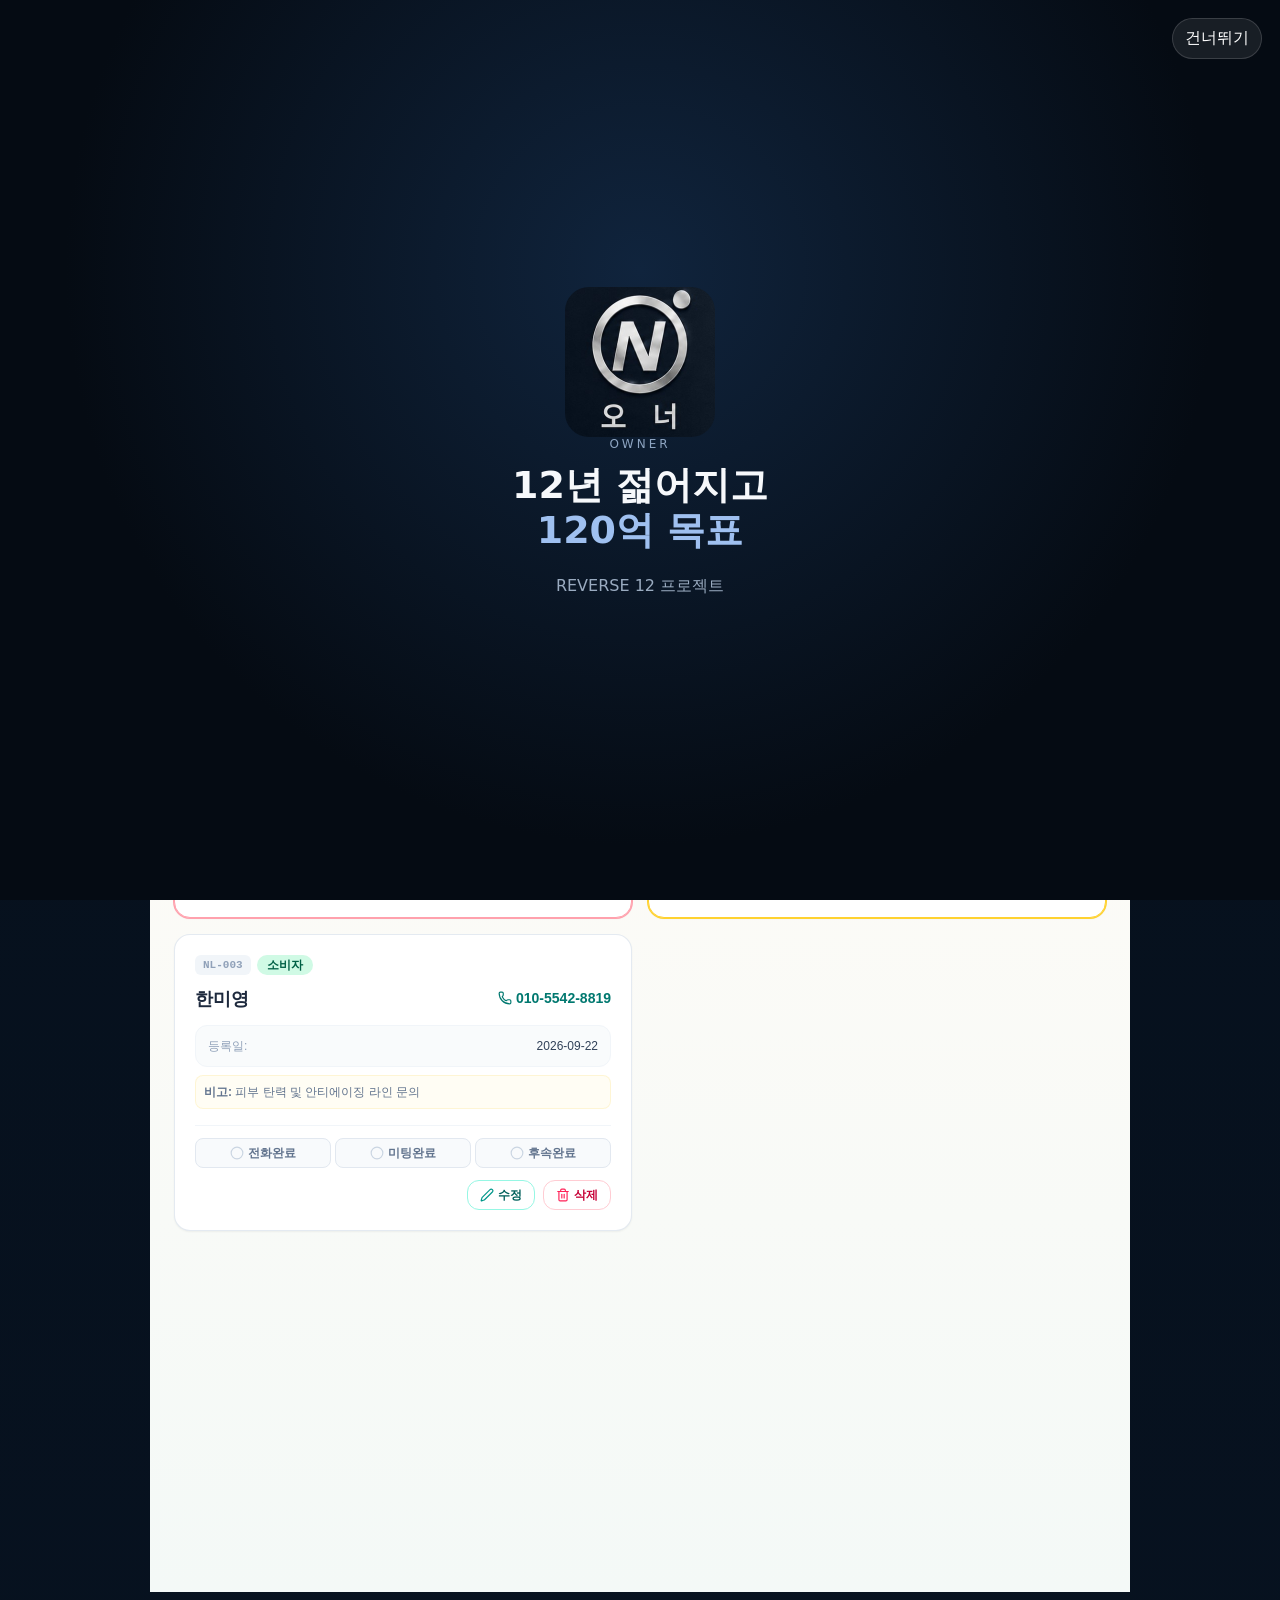
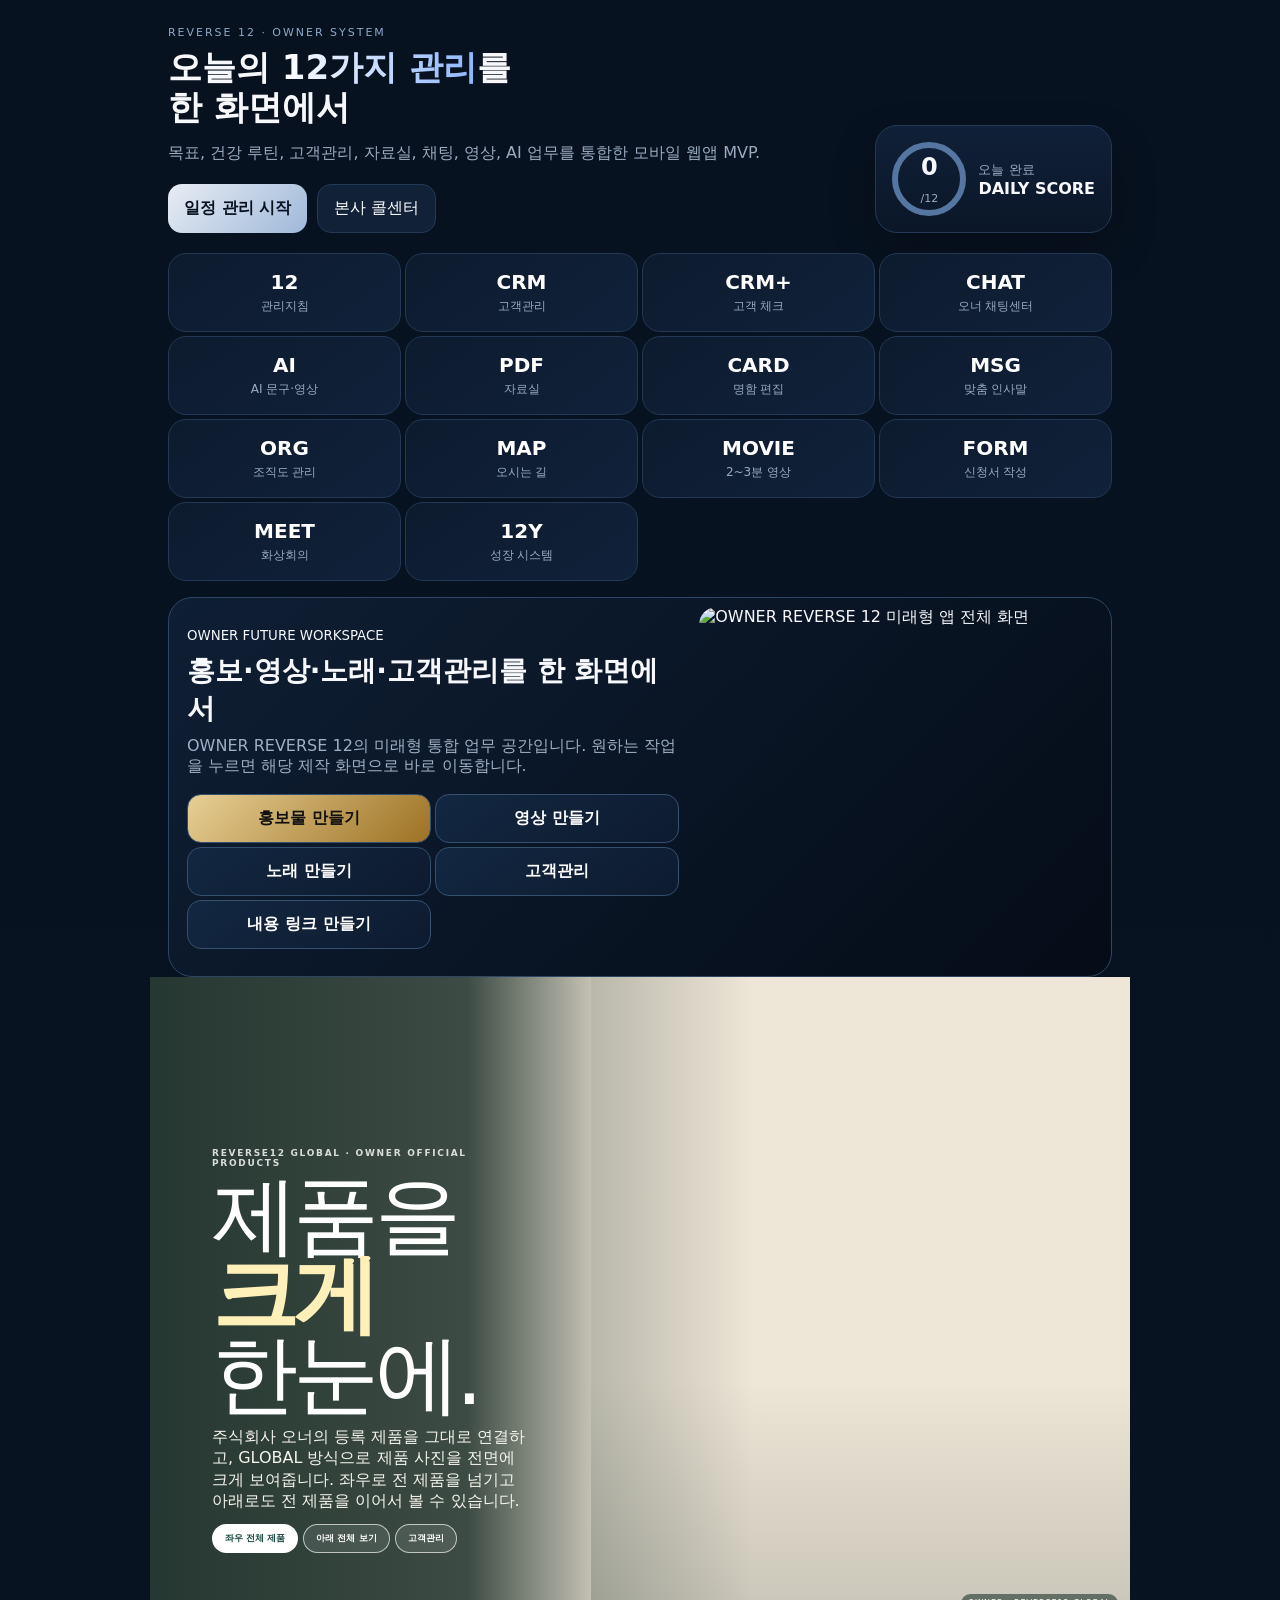
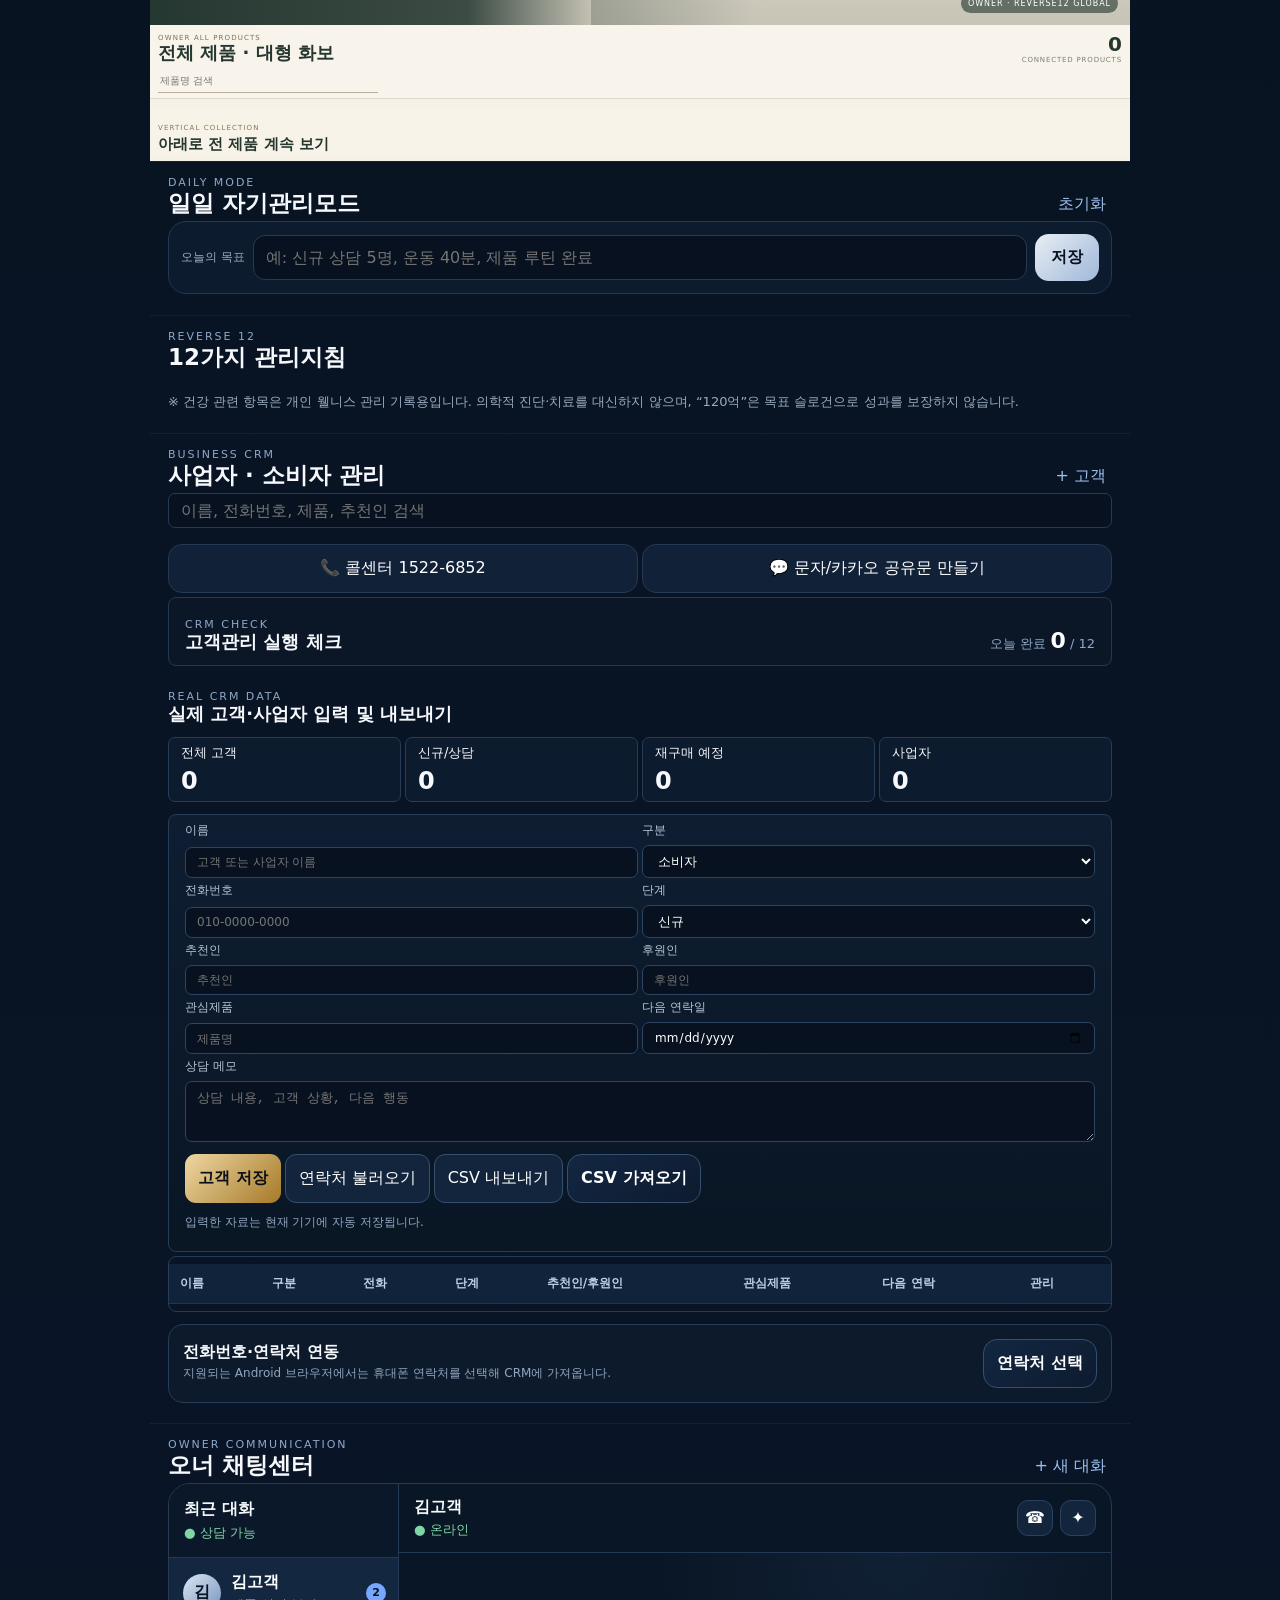
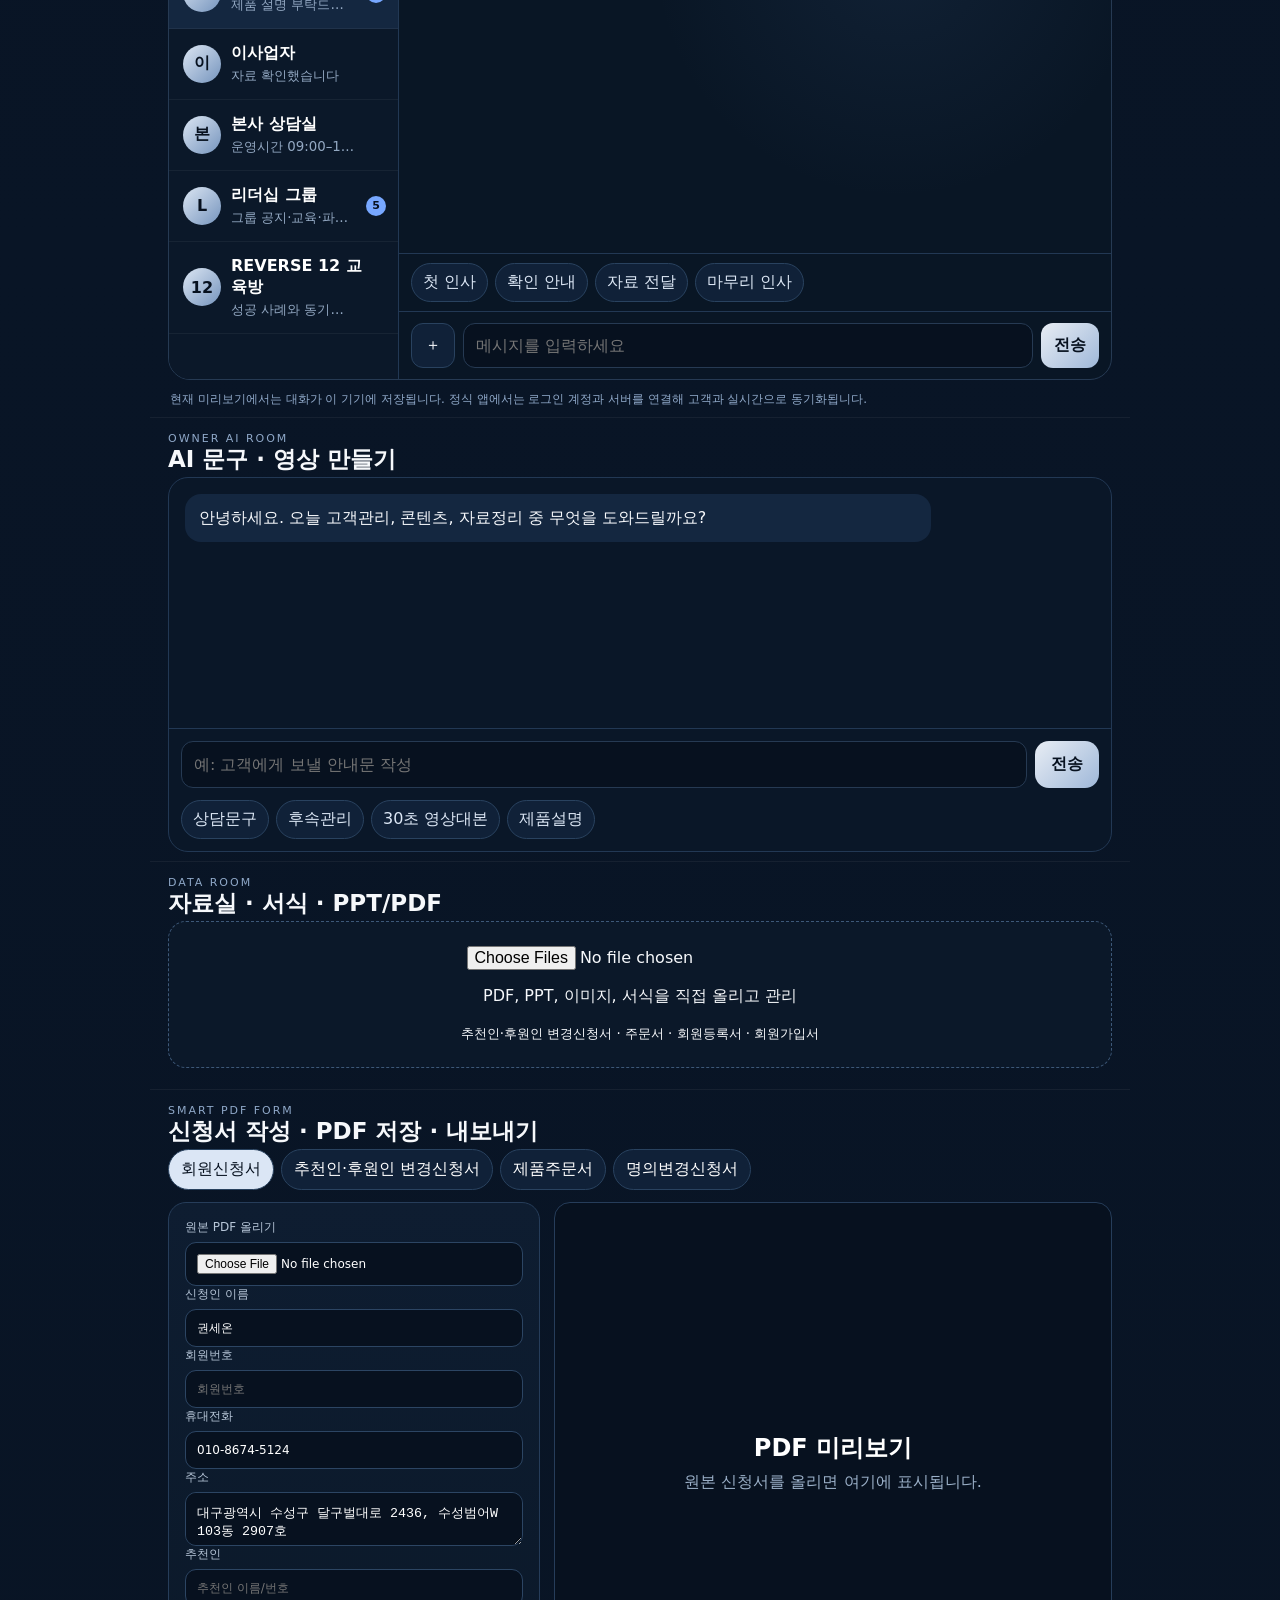
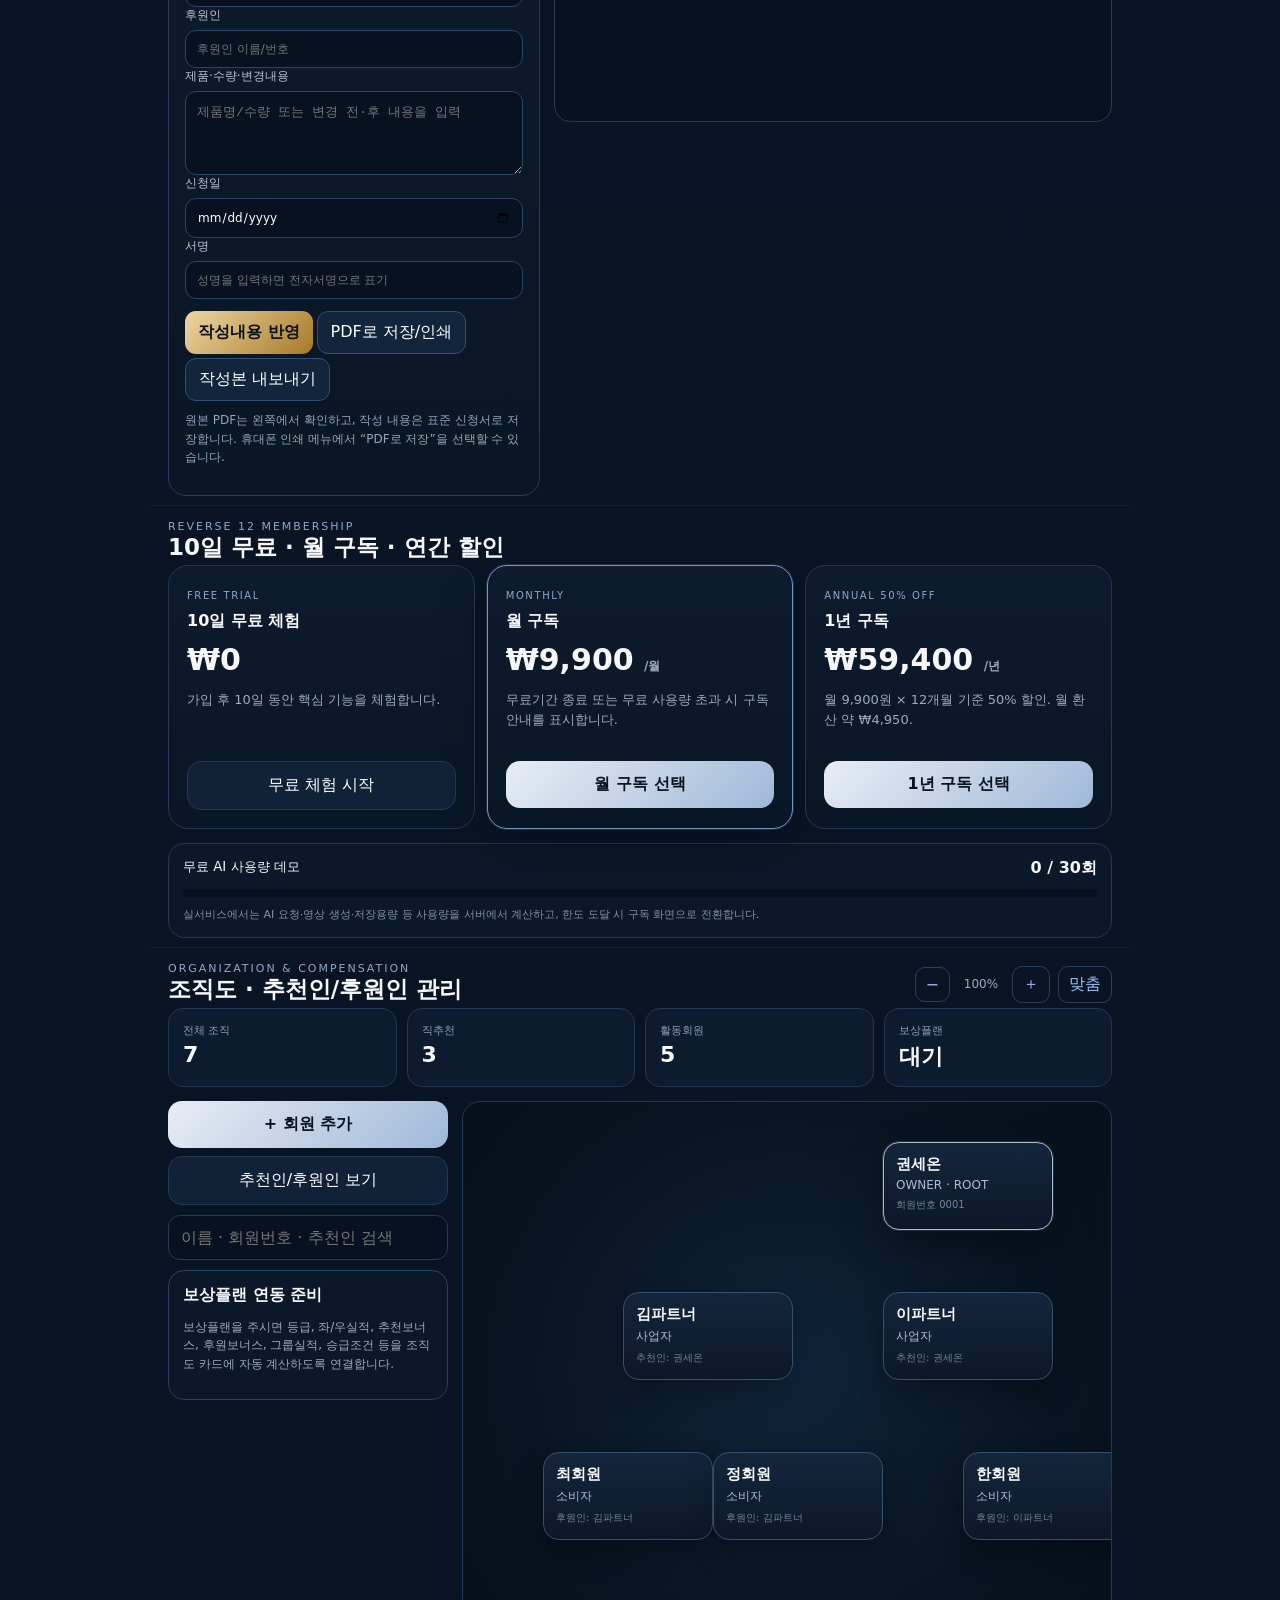
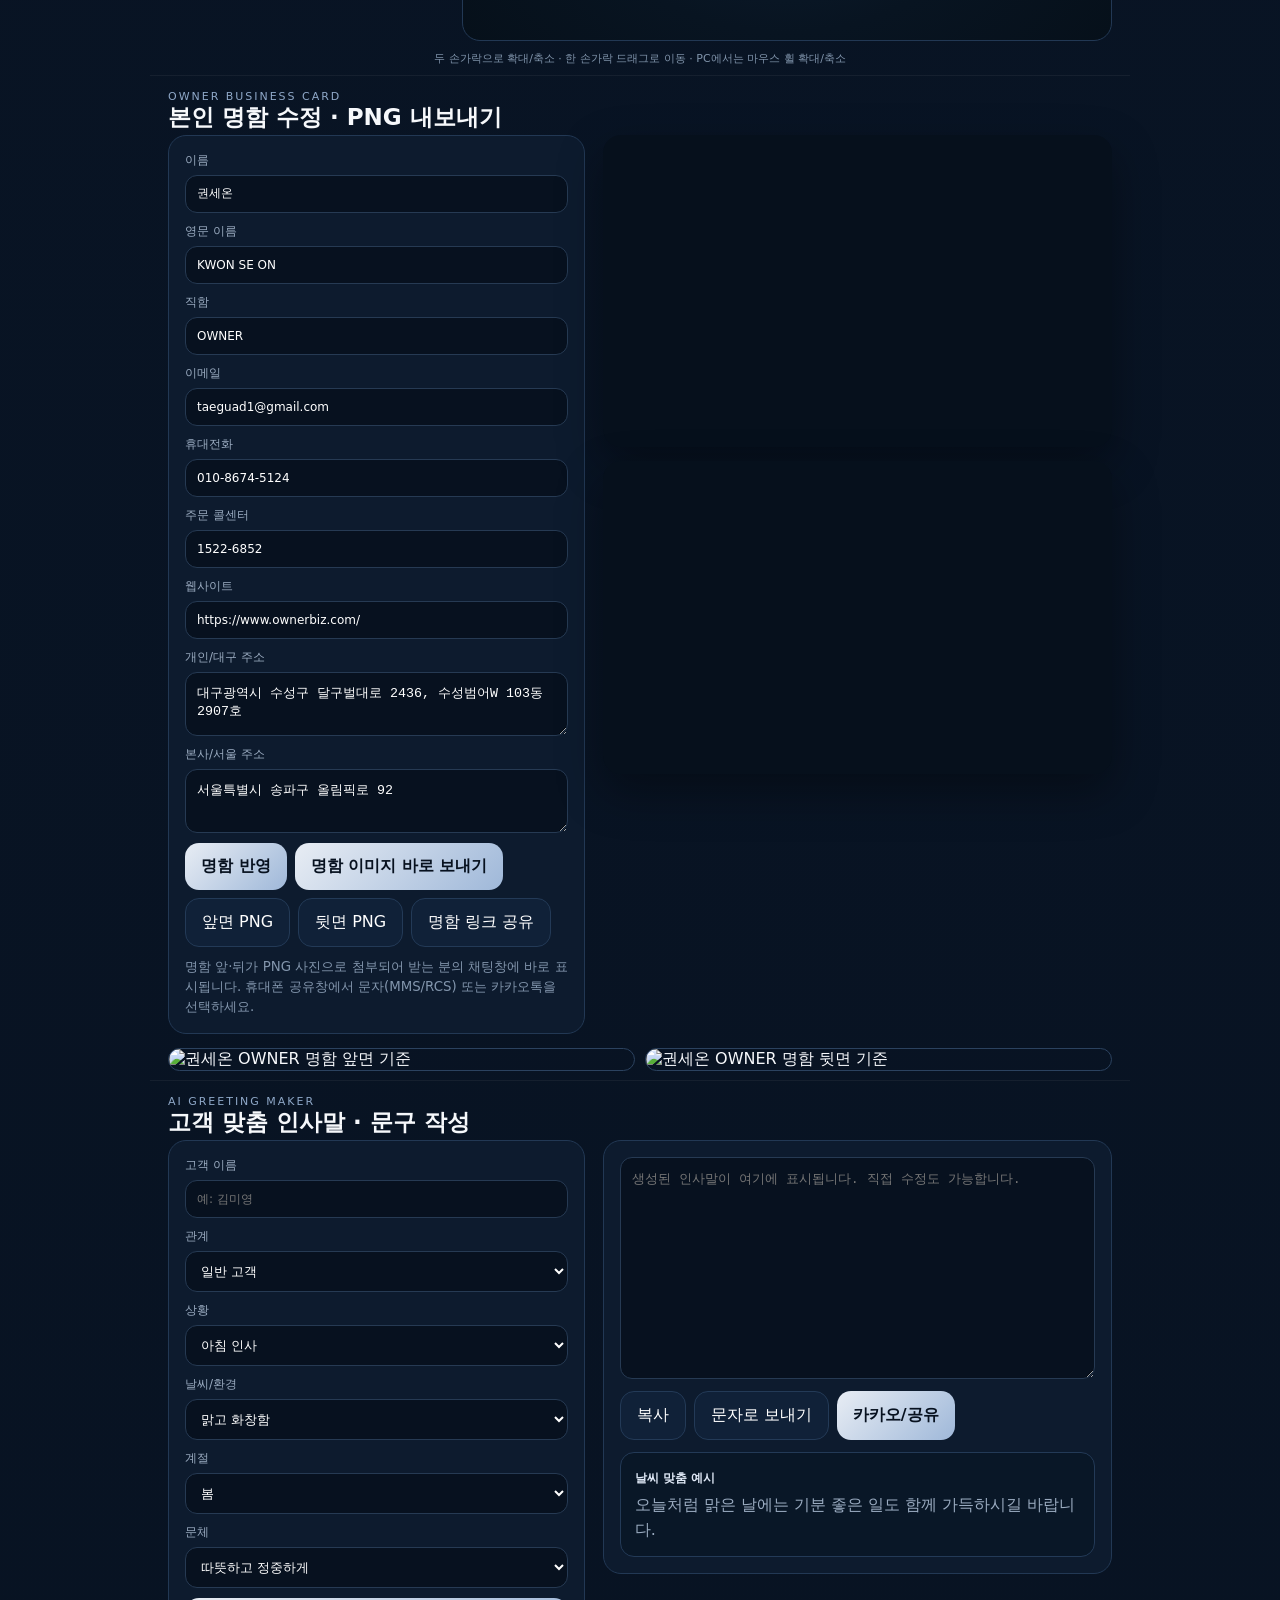
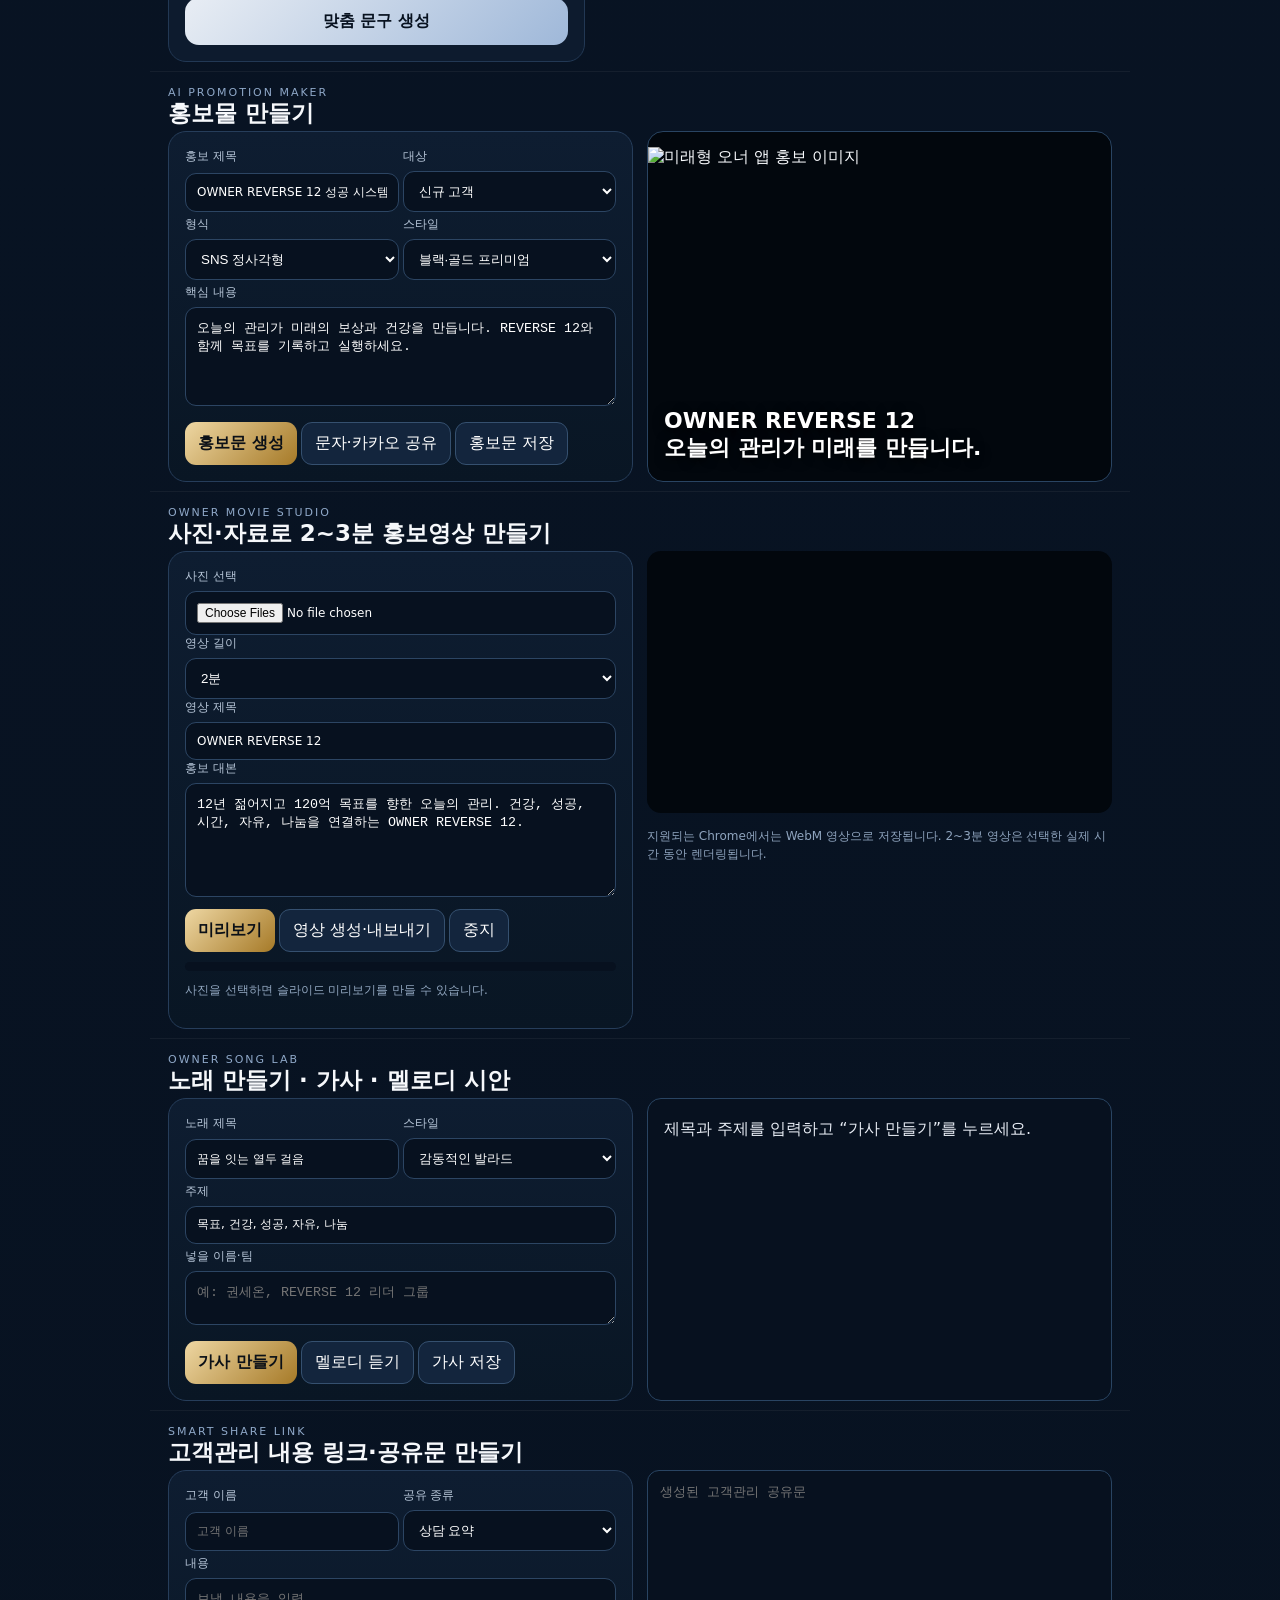
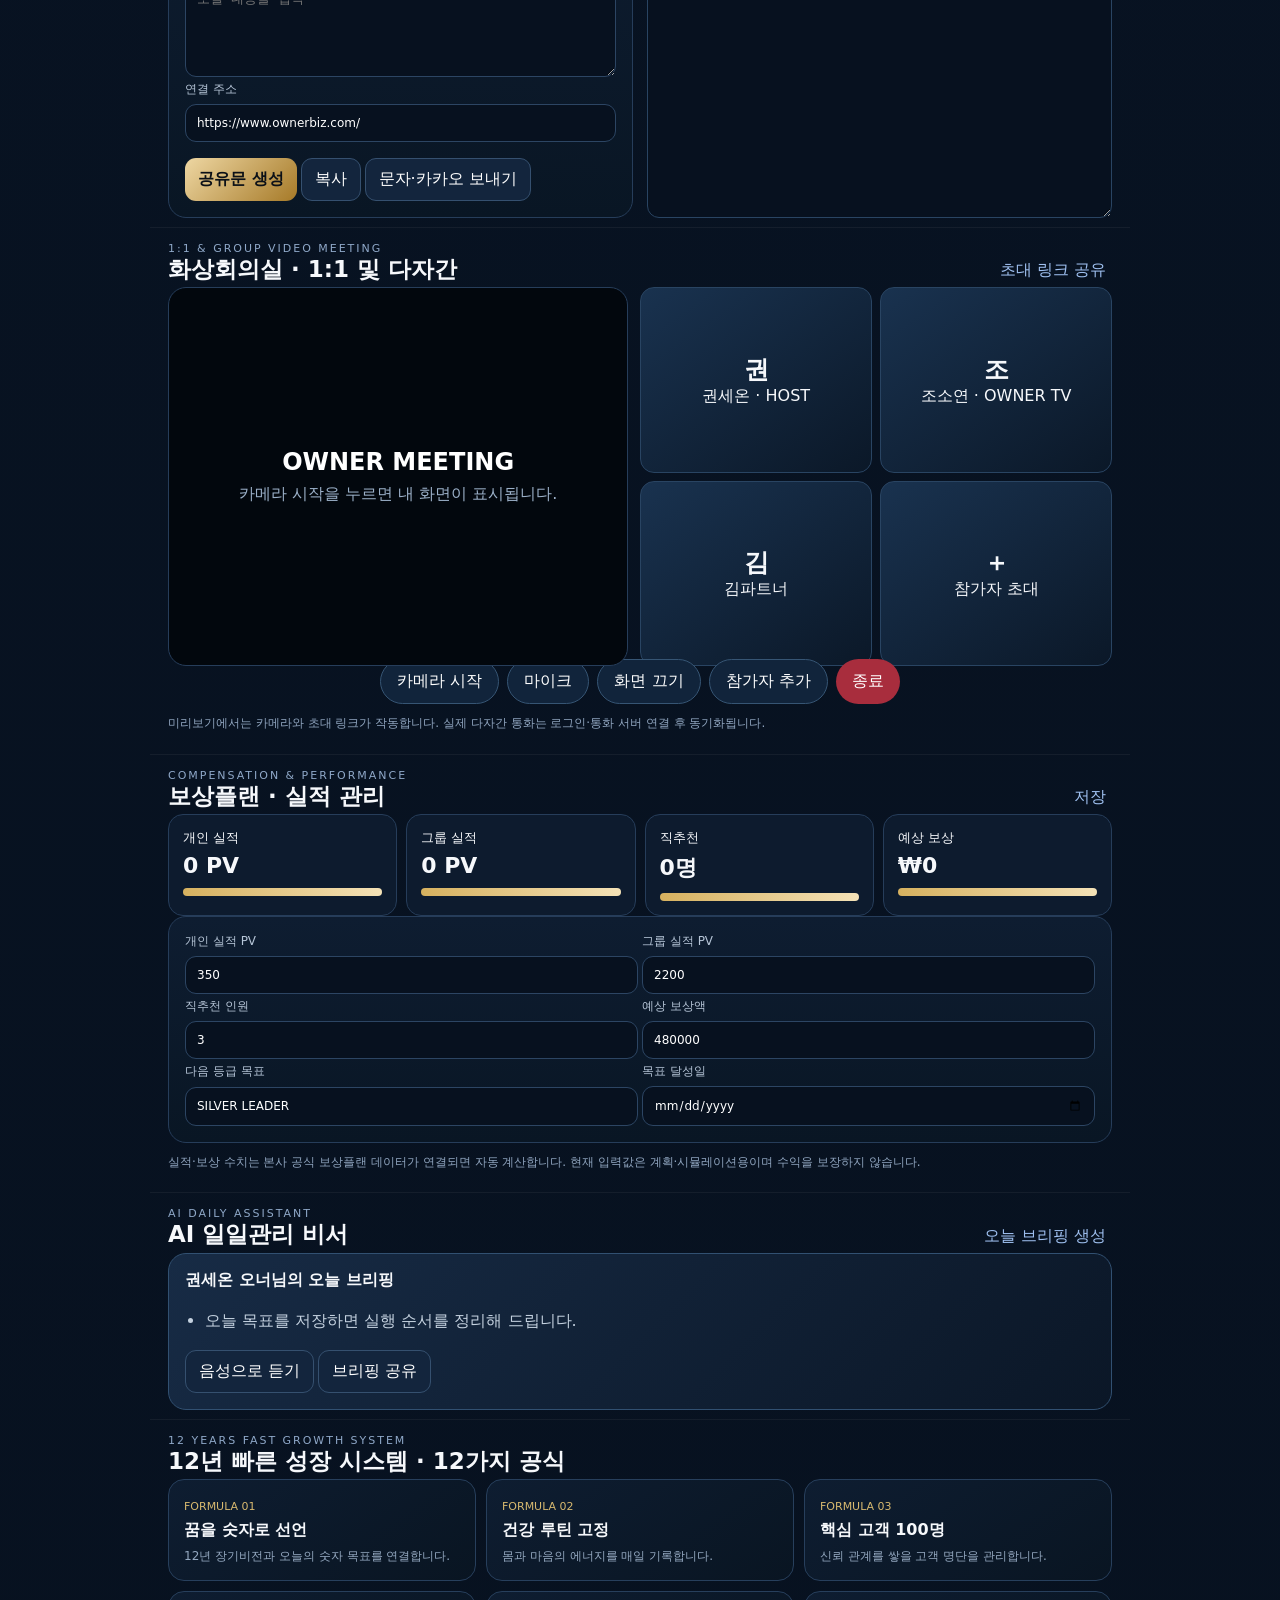
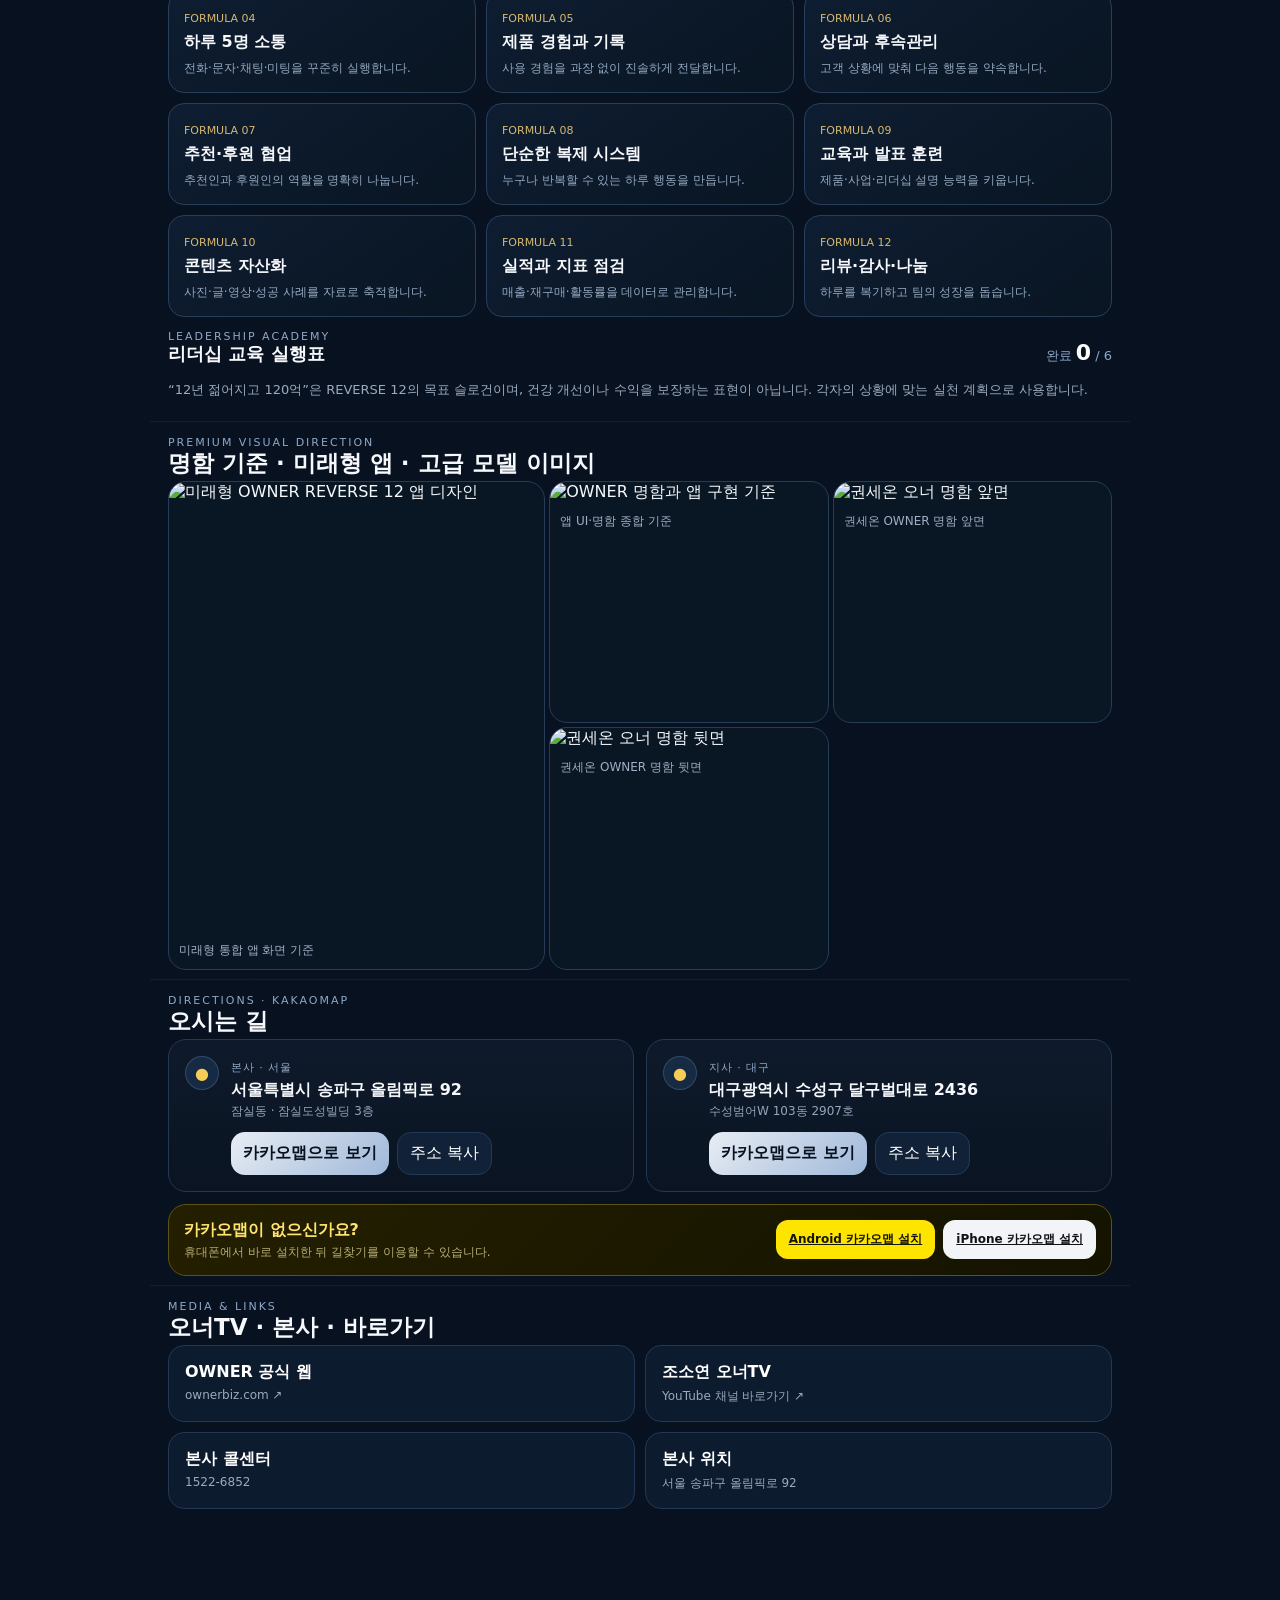
==== v20-final.html @ 0d192482 "Add REVERSE12 V20 corrected integrated preview" ====
<!doctype html>
<html lang="ko">
<head>
  <meta charset="utf-8" />
  <meta name="viewport" content="width=device-width, initial-scale=1, minimum-scale=0.5, maximum-scale=5.0, user-scalable=yes, viewport-fit=cover" />
  <meta name="theme-color" content="#07111f" />
  <title>OWNER REVERSE 12 V20 | AI Studio + GLOBAL Products</title>
  <style>

:root{--bg:#07111f;--panel:#0d1a2b;--panel2:#112238;--line:#263a53;--text:#f6f8fb;--muted:#9aabc0;--silver:#d9e0e8;--accent:#77a7ff}
*{box-sizing:border-box}html{scroll-behavior:smooth}body{margin:0;background:linear-gradient(180deg,#06101c,#091526 35%,#07111f);color:var(--text);font-family:Inter,Pretendard,"Noto Sans KR",system-ui,sans-serif;padding-bottom:82px}
button,input{font:inherit}.topbar{position:sticky;top:0;z-index:20;display:flex;justify-content:space-between;align-items:center;padding:12px 18px;background:rgba(7,17,31,.86);backdrop-filter:blur(18px);border-bottom:1px solid rgba(255,255,255,.06)}
.brand{display:flex;gap:10px;align-items:center}.brand img{width:42px;height:42px;border-radius:12px;object-fit:cover}.brand strong{display:block;letter-spacing:.12em}.brand small{display:block;color:var(--muted);font-size:10px;letter-spacing:.18em}.icon-btn{background:none;border:0;color:#fff;font-size:24px}
main{max-width:980px;margin:auto}.hero{padding:34px 18px 20px;display:grid;grid-template-columns:1fr auto;gap:18px;align-items:end}.tag,.section-head small{color:#8fa8c8;font-size:11px;letter-spacing:.18em}.hero h2{font-size:34px;line-height:1.18;margin:8px 0}.hero h2 span{background:linear-gradient(90deg,#fff,#8cb5ff);-webkit-background-clip:text;color:transparent}.hero p{color:var(--muted);max-width:600px}.hero-actions{display:flex;gap:10px;margin-top:20px}.primary,.ghost,.action,.goalbox button,.composer button{border:0;border-radius:14px;padding:13px 16px;text-decoration:none}.primary,.goalbox button,.composer button{background:linear-gradient(135deg,#e8edf4,#9fb8d9);color:#07111f;font-weight:800}.ghost,.action{background:#102138;color:#fff;border:1px solid #233a57}.score-card{background:linear-gradient(180deg,#102038,#0b1728);border:1px solid #233a57;border-radius:22px;padding:16px;display:flex;gap:12px;align-items:center;box-shadow:0 20px 45px rgba(0,0,0,.24)}.ring{width:74px;height:74px;border:6px solid #5576a0;border-radius:50%;display:grid;place-items:center}.ring strong{font-size:24px}.ring span{font-size:11px;color:var(--muted)}.score-card small,.score-card b{display:block}.score-card small{color:var(--muted)}.grid.quick{display:grid;grid-template-columns:repeat(4,1fr);gap:10px;padding:0 18px 16px}.tile{background:linear-gradient(145deg,#0d1b2e,#10213a);border:1px solid #223854;color:#fff;border-radius:18px;padding:16px}.tile b,.tile span{display:block}.tile b{font-size:20px}.tile span{font-size:12px;color:var(--muted);margin-top:4px}.section{padding:26px 18px;border-top:1px solid rgba(255,255,255,.05)}.section-head{display:flex;justify-content:space-between;align-items:end;margin-bottom:14px}.section-head h3{margin:3px 0 0;font-size:23px}.text-btn{background:none;border:0;color:#9fc0f0}.goalbox{display:grid;grid-template-columns:auto 1fr auto;gap:8px;align-items:center;background:#0d1b2e;border:1px solid #223854;border-radius:18px;padding:12px}.goalbox label{font-size:12px;color:var(--muted)}.goalbox input,.search input,.composer input{width:100%;background:#07111f;border:1px solid #263a53;border-radius:12px;padding:12px;color:#fff;outline:none}.check-list,.cards,.customer-list,.file-list{display:grid;gap:10px;margin-top:12px}.check,.guide-card,.customer,.file{background:linear-gradient(180deg,#0d1b2e,#0a1728);border:1px solid #223854;border-radius:16px;padding:14px}.check{display:flex;align-items:center;gap:10px}.check input{width:20px;height:20px}.check span{flex:1}.cards{grid-template-columns:repeat(2,1fr)}.guide-card b{display:block;margin-bottom:6px}.guide-card p,.customer small,.file small,.note{color:var(--muted);font-size:13px;line-height:1.5}.note{margin-top:12px}.search{margin-bottom:12px}.customer{display:flex;justify-content:space-between;gap:10px;align-items:center}.customer .buttons{display:flex;gap:6px}.customer button,.customer a{background:#13253d;color:#fff;border:1px solid #29425f;border-radius:10px;padding:8px;text-decoration:none}.action-row{display:grid;grid-template-columns:1fr 1fr;gap:10px;margin-top:12px}.action{text-align:center}.chat-shell{background:#0a1728;border:1px solid #223854;border-radius:20px;overflow:hidden}.messages{height:250px;overflow:auto;padding:16px;display:flex;flex-direction:column;gap:10px}.msg{max-width:82%;padding:12px 14px;border-radius:16px;line-height:1.5}.msg.ai{background:#142740}.msg.user{background:#dbe6f5;color:#06101c;align-self:flex-end}.composer{display:grid;grid-template-columns:1fr auto;gap:8px;padding:12px;border-top:1px solid #223854}.chip-row{display:flex;gap:7px;overflow:auto;padding:0 12px 12px}.chip{white-space:nowrap;background:#102138;color:#dce7f5;border:1px solid #29425f;border-radius:999px;padding:8px 11px}.upload-zone{border:1px dashed #3d5878;border-radius:18px;padding:24px;text-align:center;background:#0b1829}.upload-zone input{max-width:100%}.link-cards{display:grid;grid-template-columns:repeat(2,1fr);gap:10px}.link-cards a{padding:16px;border-radius:16px;background:#0d1b2e;border:1px solid #223854;color:#fff;text-decoration:none}.link-cards b,.link-cards span{display:block}.link-cards span{font-size:12px;color:var(--muted);margin-top:5px}.bottom{position:fixed;bottom:0;left:0;right:0;z-index:30;background:rgba(8,17,31,.94);backdrop-filter:blur(18px);border-top:1px solid #213650;display:grid;grid-template-columns:repeat(5,1fr);padding-bottom:max(8px,env(safe-area-inset-bottom))}.bottom button{background:none;border:0;color:#dfe7f2;padding:12px 4px;font-size:12px}.drawer{position:fixed;inset:0;background:rgba(0,0,0,.55);display:none;z-index:50}.drawer.open{display:block}.drawer-card{position:absolute;right:0;top:0;bottom:0;width:min(360px,88vw);background:#0b1727;padding:24px;display:grid;align-content:start;gap:8px}.drawer-card button{padding:13px;text-align:left;border:1px solid #223854;background:#102138;color:#fff;border-radius:12px}.drawer-card .close{border:0;background:none;font-size:28px;text-align:right}.splash{position:fixed;inset:0;z-index:100;background:radial-gradient(circle at 50% 30%,#10243d,#050b13 64%);display:grid;place-items:center;overflow:hidden}.splash.hide{animation:fadeOut .5s forwards}.scene{position:absolute;inset:0;display:grid;place-items:center;align-content:center;text-align:center;padding:28px;opacity:0;transform:scale(.98);transition:.6s}.scene.active{opacity:1;transform:scale(1)}.scene h1{font-size:38px;margin:12px 0 8px;line-height:1.18}.scene h1 span{color:#9fc0f0}.scene p{color:#9aabc0}.splash-logo.owner{width:150px;height:150px;object-fit:cover;border-radius:24px}.splash-logo.r12{width:min(420px,76vw);height:190px;object-fit:cover}.big12{font-size:130px;font-weight:900;line-height:.8;background:linear-gradient(#fff,#7b98be);-webkit-background-clip:text;color:transparent}.eyebrow{font-size:12px;letter-spacing:.25em;color:#8ea5c2}.splash #skipSplash{position:absolute;right:18px;top:18px;background:rgba(255,255,255,.08);border:1px solid rgba(255,255,255,.15);color:#fff;border-radius:999px;padding:9px 12px}
.member-chat{display:grid;grid-template-columns:230px 1fr;min-height:470px;background:#091625;border:1px solid #263a53;border-radius:22px;overflow:hidden;box-shadow:0 20px 45px rgba(0,0,0,.2)}
.chat-contacts{border-right:1px solid #223854;background:#0b1829}.chat-contacts-head{padding:15px;border-bottom:1px solid #223854}.chat-contacts-head b,.chat-contacts-head small{display:block}.chat-contacts-head small{color:#80d6a7;margin-top:4px}.contact-btn{width:100%;border:0;border-bottom:1px solid rgba(255,255,255,.05);background:transparent;color:#fff;padding:14px;text-align:left;display:grid;grid-template-columns:38px 1fr auto;gap:10px;align-items:center}.contact-btn.active{background:#142740}.contact-avatar{width:38px;height:38px;border-radius:50%;display:grid;place-items:center;background:linear-gradient(135deg,#dce6f3,#7594bd);color:#07111f;font-weight:900}.contact-meta b,.contact-meta small{display:block}.contact-meta small{color:#93a8c2;margin-top:3px;white-space:nowrap;overflow:hidden;text-overflow:ellipsis;max-width:125px}.unread{min-width:20px;height:20px;border-radius:999px;background:#77a7ff;color:#07111f;font-size:11px;font-weight:900;display:grid;place-items:center;padding:0 5px}
.chat-conversation{min-width:0;display:grid;grid-template-rows:auto 1fr auto auto}.conversation-head{padding:13px 15px;border-bottom:1px solid #223854;display:flex;justify-content:space-between;align-items:center}.conversation-head b,.conversation-head small{display:block}.conversation-head small{color:#80d6a7;margin-top:3px}.conversation-actions{display:flex;gap:7px}.conversation-actions a{width:36px;height:36px;border-radius:11px;background:#13253d;border:1px solid #29425f;color:#fff;text-decoration:none;display:grid;place-items:center}.member-messages{height:300px;overflow:auto;padding:16px;display:flex;flex-direction:column;gap:9px;background:radial-gradient(circle at 70% 0,rgba(72,111,164,.12),transparent 42%)}.member-msg{max-width:82%;padding:11px 13px;border-radius:16px;line-height:1.45;word-break:break-word}.member-msg.in{background:#142740;border-bottom-left-radius:5px}.member-msg.out{align-self:flex-end;background:#dbe6f5;color:#06101c;border-bottom-right-radius:5px}.member-msg time{display:block;font-size:10px;opacity:.62;margin-top:5px;text-align:right}.member-quick{display:flex;gap:7px;overflow:auto;padding:9px 12px;border-top:1px solid #223854}.member-quick button{white-space:nowrap;background:#102138;color:#dce7f5;border:1px solid #29425f;border-radius:999px;padding:8px 11px}.member-composer{display:grid;grid-template-columns:auto 1fr auto;gap:8px;padding:11px 12px;border-top:1px solid #223854}.member-composer button,.member-composer label{border:0;border-radius:12px;padding:11px 13px;display:grid;place-items:center;cursor:pointer}.member-composer label{background:#102138;border:1px solid #29425f}.member-composer button{background:linear-gradient(135deg,#e8edf4,#9fb8d9);color:#07111f;font-weight:800}.member-composer input[type=text]{width:100%;background:#07111f;border:1px solid #263a53;border-radius:12px;padding:12px;color:#fff;outline:none}.chat-live-note{margin:10px 2px 0;color:#8fa8c8;font-size:12px;line-height:1.5}.bottom .chat-tab{position:relative}.bottom .chat-tab::after{content:'2';position:absolute;top:5px;left:calc(50% + 13px);min-width:17px;height:17px;border-radius:99px;background:#77a7ff;color:#07111f;font-size:10px;font-weight:900;display:grid;place-items:center}
@keyframes fadeOut{to{opacity:0;visibility:hidden}}@media(max-width:650px){.member-chat{grid-template-columns:1fr}.chat-contacts{border-right:0;border-bottom:1px solid #223854;display:flex;overflow:auto}.chat-contacts-head{min-width:145px}.contact-btn{min-width:180px;border-bottom:0;border-right:1px solid rgba(255,255,255,.05)}.contact-meta small{max-width:100px}.member-messages{height:330px}.hero{grid-template-columns:1fr}.score-card{justify-self:start}.grid.quick{grid-template-columns:repeat(2,1fr)}.cards,.link-cards{grid-template-columns:1fr}.goalbox{grid-template-columns:1fr}.action-row{grid-template-columns:1fr}.hero h2{font-size:30px}}

.editor-grid,.greeting-grid{display:grid;grid-template-columns:minmax(280px,.9fr) minmax(320px,1.1fr);gap:18px;align-items:start}
.editor-form{display:grid;gap:10px;background:#0d1b2e;border:1px solid #223854;border-radius:18px;padding:16px}
.editor-form label{display:grid;gap:6px;font-size:12px;color:#9aabc0}
.editor-form input,.editor-form textarea,.editor-form select,.greeting-output textarea{width:100%;background:#07111f;border:1px solid #263a53;border-radius:12px;padding:11px;color:#fff;outline:none}
.editor-form textarea{min-height:64px;resize:vertical}.editor-actions{display:flex;flex-wrap:wrap;gap:8px}.helper{color:#8396ad;line-height:1.5}
.card-preview-stack{display:grid;gap:14px}.card-preview-stack canvas{width:100%;height:auto;border-radius:18px;box-shadow:0 18px 45px rgba(0,0,0,.34);background:#06101c}
.greeting-output{display:grid;gap:12px;background:#0d1b2e;border:1px solid #223854;border-radius:18px;padding:16px}.greeting-output textarea{resize:vertical;line-height:1.65}
.example-box{background:#091727;border:1px solid #233a57;border-radius:14px;padding:14px}.example-box b{font-size:12px;color:#dfe8f6}.example-box p{margin:6px 0 0;color:#9aabc0;line-height:1.55}
@media(max-width:780px){.editor-grid,.greeting-grid{grid-template-columns:1fr}.card-preview-stack{order:-1}}

.org-tools{display:flex;gap:8px;align-items:center}.org-tools .text-btn{border:1px solid #29425f;border-radius:10px;padding:7px 10px}.org-tools span{font-size:12px;color:#9aabc0;min-width:46px;text-align:center}
.org-summary{display:grid;grid-template-columns:repeat(4,1fr);gap:10px;margin-bottom:14px}.org-summary>div{background:#0d1b2e;border:1px solid #223854;border-radius:15px;padding:14px}.org-summary small,.org-summary b{display:block}.org-summary small{color:#8da0b8;font-size:11px}.org-summary b{font-size:22px;margin-top:4px}
.org-layout{display:grid;grid-template-columns:280px 1fr;gap:14px}.org-panel{display:grid;align-content:start;gap:10px}.org-actions{display:grid;gap:8px}.org-search input{width:100%;background:#07111f;border:1px solid #263a53;border-radius:12px;padding:12px;color:white}.plan-box{background:#0b1829;border:1px solid #29425f;border-radius:16px;padding:14px}.plan-box p{color:#9aabc0;font-size:12px;line-height:1.55}
.org-viewport{height:540px;overflow:hidden;position:relative;border-radius:18px;border:1px solid #223854;background:radial-gradient(circle at center,#10243b 0,#081421 62%,#06101a 100%);touch-action:none}
.org-canvas{position:absolute;left:0;top:0;width:1000px;height:700px;transform-origin:0 0}.org-lines{position:absolute;inset:0;width:1000px;height:700px;pointer-events:none;overflow:visible}
.org-node{position:absolute;width:170px;min-height:88px;background:linear-gradient(180deg,#14253b,#0c1829);border:1px solid #35506d;border-radius:16px;padding:12px;box-shadow:0 12px 28px rgba(0,0,0,.28);cursor:pointer}.org-node.root{border-color:#a7b9cf;box-shadow:0 0 0 1px rgba(255,255,255,.12),0 18px 40px rgba(0,0,0,.35)}
.org-node strong,.org-node span,.org-node small{display:block}.org-node strong{font-size:15px}.org-node span{font-size:12px;color:#a9bdd4;margin-top:4px}.org-node small{font-size:10px;color:#72869f;margin-top:6px}.org-node.selected{outline:2px solid #8db7ee}
.org-hint{text-align:center;color:#8094ab;font-size:11px;margin-top:10px}
@media(max-width:800px){.org-layout{grid-template-columns:1fr}.org-summary{grid-template-columns:repeat(2,1fr)}.org-viewport{height:460px}.org-panel{grid-template-columns:1fr}.org-actions{grid-template-columns:1fr 1fr}}

.pricing-grid{display:grid;grid-template-columns:repeat(3,1fr);gap:12px}.price-card{background:linear-gradient(180deg,#0d1b2e,#091625);border:1px solid #223854;border-radius:20px;padding:18px;position:relative}.price-card.featured{border-color:#7196c4;box-shadow:0 0 0 1px rgba(120,160,210,.18),0 20px 50px rgba(0,0,0,.24)}.price-badge{font-size:10px;letter-spacing:.16em;color:#8fa8c8}.price-card h4{margin:8px 0}.price{font-size:30px;font-weight:800;margin:10px 0}.price small{font-size:12px;color:#9aabc0}.price-card p{color:#9aabc0;font-size:13px;line-height:1.55;min-height:58px}.price-card button{width:100%}.usage-meter{margin-top:14px;background:#0b1829;border:1px solid #223854;border-radius:16px;padding:14px}.usage-meter>div:first-child{display:flex;justify-content:space-between}.usage-bar{height:8px;background:#07111f;border-radius:99px;overflow:hidden;margin:10px 0}.usage-bar i{display:block;width:0;height:100%;background:linear-gradient(90deg,#8daed5,#eef4fb)}.usage-meter p{margin:0;color:#8193a9;font-size:11px;line-height:1.5}@media(max-width:760px){.pricing-grid{grid-template-columns:1fr}}

.route-grid{display:grid;grid-template-columns:repeat(2,minmax(0,1fr));gap:12px}
.route-card{display:grid;grid-template-columns:auto 1fr;gap:12px;background:linear-gradient(180deg,#0e1a2b,#0a1422);border:1px solid #243851;border-radius:18px;padding:16px}
.route-pin{width:34px;height:34px;border-radius:50%;display:grid;place-items:center;background:#172a43;color:#f5cd57;box-shadow:0 0 0 1px #314862 inset}
.route-body small{color:#8fa8c8;font-size:11px;letter-spacing:.08em}.route-body h4{margin:5px 0 3px;font-size:16px}.route-body p{margin:0;color:#94a6bc;font-size:12px}
.route-actions{display:flex;flex-wrap:wrap;gap:8px;margin-top:12px}.route-actions .primary,.route-actions .ghost{display:inline-flex;align-items:center;justify-content:center;padding:10px 12px}
.kakao-install{margin-top:12px;background:linear-gradient(135deg,#241f00,#141300);border:1px solid #5e5310;border-radius:18px;padding:15px;display:flex;justify-content:space-between;gap:14px;align-items:center}
.kakao-install b{color:#ffe56c}.kakao-install p{margin:4px 0 0;color:#b9ad73;font-size:12px}.install-actions{display:flex;gap:8px;flex-wrap:wrap}
.kakao-btn{display:inline-flex;align-items:center;justify-content:center;border-radius:12px;padding:11px 13px;font-weight:800;font-size:12px}
.kakao-btn.android{background:#fee500;color:#171600}.kakao-btn.ios{background:#f2f4f7;color:#101215}
@media(max-width:720px){.route-grid{grid-template-columns:1fr}.kakao-install{display:grid}.install-actions{display:grid;grid-template-columns:1fr}}

.section-head.mini{padding:0;margin:8px 0 12px;display:flex;justify-content:space-between;align-items:end}
.section-head.mini h4{margin:4px 0 0;font-size:18px}
.crm-summary{font-size:13px;color:#8fa8c8}
.crm-summary b{font-size:22px;color:#fff}
.crm-checklist-wrap{margin-top:16px;padding:16px;background:#0b1727;border:1px solid #233853;border-radius:20px}
.crm-checklist{display:grid;gap:10px}
.crm-item{display:grid;grid-template-columns:1fr auto auto auto;gap:10px;align-items:center;background:#101f34;border:1px solid #2b425e;border-radius:16px;padding:14px}
.crm-item .crm-text b{display:block;font-size:17px}
.crm-item .crm-text small{display:block;color:#8ea1b8;font-size:12px;line-height:1.45;margin-top:4px}
.crm-minus,.crm-plus{min-width:58px;height:42px;border-radius:12px;border:1px solid #304a69;background:#15253c;color:#fff;font-size:26px}
.crm-status{min-width:120px;text-align:center;font-size:15px;color:#dbe7f5}
.crm-status span{display:block;color:#8ea1b8;font-size:11px}
@media(max-width:760px){
  .crm-item{grid-template-columns:1fr 56px 1fr 56px}
  .crm-status{min-width:auto;font-size:14px}
  .crm-item .crm-text{grid-column:1/-1}
}

/* ===== V13 full system modules ===== */
.top-actions{display:flex;align-items:center;gap:8px}.top-actions select{max-width:118px;background:#0e1d31;color:#fff;border:1px solid #29425f;border-radius:10px;padding:8px}
.creator-hub{display:grid;grid-template-columns:1fr minmax(260px,.8fr);gap:20px;align-items:center;background:linear-gradient(135deg,rgba(15,31,52,.96),rgba(4,12,23,.96));margin:0 18px 24px;border:1px solid #2d4665;border-radius:24px;overflow:hidden}.creator-hub h3{font-size:28px;margin:8px 0}.creator-hub p{color:#9fb0c4;line-height:1.6}.creator-hub>img{width:100%;height:360px;object-fit:cover;object-position:center 42%;border-radius:18px}.creator-actions{display:grid;grid-template-columns:repeat(2,1fr);gap:9px;margin-top:18px}.creator-actions button,.module-btn{border:1px solid #35506f;background:linear-gradient(145deg,#132742,#0d1b2f);color:#fff;border-radius:14px;padding:13px;font-weight:700}.creator-actions button:first-child{background:linear-gradient(135deg,#e7cf95,#9d7224);color:#101010}
.full-grid{display:grid;grid-template-columns:repeat(2,minmax(0,1fr));gap:14px}.module-card{background:linear-gradient(180deg,#0e1d31,#091624);border:1px solid #263d5a;border-radius:18px;padding:16px}.module-card h4{margin:0 0 12px;font-size:18px}.module-card p{color:#91a6bf;line-height:1.55}.field-grid{display:grid;grid-template-columns:repeat(2,minmax(0,1fr));gap:10px}.field-grid .wide{grid-column:1/-1}.field-grid label,.stack-form label{display:grid;gap:6px;color:#b7c6d8;font-size:12px}.field-grid input,.field-grid select,.field-grid textarea,.stack-form input,.stack-form select,.stack-form textarea{width:100%;border:1px solid #2c4563;background:#07111f;color:#fff;border-radius:11px;padding:11px;outline:none}.button-row{display:flex;gap:8px;flex-wrap:wrap;margin-top:12px}.button-row button,.button-row a{border:1px solid #35506f;background:#13253d;color:#fff;border-radius:11px;padding:10px 13px;text-decoration:none}.button-row .gold{background:linear-gradient(135deg,#eed7a3,#a67a28);color:#0b1017;border:0;font-weight:900}
.crm-dashboard{margin-top:18px}.crm-table-wrap{overflow:auto;border:1px solid #263d5a;border-radius:15px}.crm-table{width:100%;border-collapse:collapse;min-width:820px}.crm-table th,.crm-table td{padding:11px;border-bottom:1px solid #203650;text-align:left;font-size:12px}.crm-table th{background:#10233a;color:#bdd0e6}.crm-table td{color:#e8eef7}.crm-table button{background:#142b46;color:#fff;border:1px solid #315072;border-radius:8px;padding:6px 9px}.crm-metrics{display:grid;grid-template-columns:repeat(4,1fr);gap:9px;margin:12px 0}.crm-metrics div{background:#0d1b2e;border:1px solid #263d5a;border-radius:14px;padding:12px}.crm-metrics small,.crm-metrics b{display:block}.crm-metrics b{font-size:24px;margin-top:5px}
.future-gallery{display:grid;grid-template-columns:1.35fr 1fr 1fr;gap:10px}.future-gallery figure{margin:0;background:#091624;border:1px solid #263d5a;border-radius:18px;overflow:hidden}.future-gallery figure:first-child{grid-row:span 2}.future-gallery img{width:100%;height:220px;object-fit:cover}.future-gallery figure:first-child img{height:100%;min-height:450px}.future-gallery figcaption{padding:10px;color:#9fb0c4;font-size:12px}
.meeting-room{display:grid;grid-template-columns:1.25fr .75fr;gap:12px}.video-stage{background:#02070d;border:1px solid #263d5a;border-radius:18px;min-height:360px;position:relative;overflow:hidden;display:grid;place-items:center}.video-stage video{width:100%;height:100%;object-fit:cover}.video-placeholder{text-align:center;color:#9bb0c8;padding:28px}.video-placeholder b{display:block;color:#fff;font-size:24px;margin-bottom:8px}.participant-grid{display:grid;grid-template-columns:1fr 1fr;gap:8px}.participant{aspect-ratio:1.25;background:linear-gradient(145deg,#19324f,#0b1828);border:1px solid #294462;border-radius:14px;display:grid;place-items:center;text-align:center;padding:8px}.participant strong{display:block;font-size:25px}.meeting-controls{display:flex;gap:8px;justify-content:center;flex-wrap:wrap;margin-top:12px}.meeting-controls button{border:1px solid #365574;background:#11243b;color:#fff;border-radius:999px;padding:11px 16px}.meeting-controls .danger{background:#a82d3d;border:0}
.form-workspace{display:grid;grid-template-columns:minmax(280px,.8fr) minmax(320px,1.2fr);gap:14px}.pdf-viewer{min-height:520px;background:#07111f;border:1px solid #263d5a;border-radius:16px;display:grid;place-items:center;overflow:hidden}.pdf-viewer iframe{width:100%;height:520px;border:0;background:#fff}.document-preview{background:#fff;color:#111;border-radius:16px;padding:28px;min-height:520px}.document-preview h2{text-align:center}.document-preview table{width:100%;border-collapse:collapse}.document-preview th,.document-preview td{border:1px solid #888;padding:8px;font-size:12px}.form-tabs{display:flex;gap:7px;overflow:auto;margin-bottom:12px}.form-tabs button{white-space:nowrap;background:#102138;color:#fff;border:1px solid #29425f;border-radius:999px;padding:9px 12px}.form-tabs button.active{background:#dbe6f5;color:#07111f}
.growth-grid{display:grid;grid-template-columns:repeat(3,1fr);gap:10px}.growth-step{background:linear-gradient(145deg,#0e1d31,#091522);border:1px solid #273f5c;border-radius:16px;padding:15px;position:relative}.growth-step em{font-style:normal;color:#d8b96f;font-size:11px}.growth-step b{display:block;margin:6px 0}.growth-step p{font-size:12px;color:#94a8c0;line-height:1.5;margin:0}.leadership-list{display:grid;gap:9px}.leadership-item{display:grid;grid-template-columns:auto 1fr auto;gap:10px;align-items:center;background:#0d1b2e;border:1px solid #263d5a;border-radius:14px;padding:12px}.leadership-item input{width:20px;height:20px}.leadership-item small{color:#8fa4be}.leadership-item span{color:#d9bb75;font-weight:800}
.performance-grid{display:grid;grid-template-columns:repeat(4,1fr);gap:9px}.performance-card{background:#0d1b2e;border:1px solid #263d5a;border-radius:15px;padding:14px}.performance-card small,.performance-card b{display:block}.performance-card b{font-size:22px;margin-top:6px}.performance-bar{height:8px;background:#07111f;border-radius:99px;overflow:hidden;margin-top:10px}.performance-bar i{display:block;height:100%;background:linear-gradient(90deg,#d6b15f,#f4e2b7)}
.studio-preview{min-height:280px;border:1px solid #294462;border-radius:16px;background:#02070d;display:grid;place-items:center;overflow:hidden;position:relative}.studio-preview img{width:100%;height:320px;object-fit:cover}.studio-overlay{position:absolute;inset:auto 16px 18px;color:#fff;text-shadow:0 2px 12px #000;font-size:22px;font-weight:900}.studio-canvas{width:100%;aspect-ratio:16/9;background:#02070d;border-radius:14px}.progress-line{height:9px;background:#07111f;border-radius:99px;overflow:hidden;margin-top:10px}.progress-line i{display:block;height:100%;width:0;background:linear-gradient(90deg,#7baaff,#ead08f);transition:.2s}.song-output{white-space:pre-wrap;min-height:220px;background:#07111f;border:1px solid #294462;border-radius:14px;padding:16px;line-height:1.7;color:#e8edf5}.link-output{width:100%;min-height:100px;background:#07111f;border:1px solid #294462;border-radius:12px;color:#fff;padding:12px}
.assistant-brief{background:linear-gradient(135deg,#172b45,#0b1727);border:1px solid #315071;border-radius:18px;padding:16px}.assistant-brief ul{padding-left:20px;color:#c4d1df;line-height:1.7}
.contact-sync{display:flex;align-items:center;justify-content:space-between;gap:12px;background:#0c1a2c;border:1px solid #263d5a;border-radius:15px;padding:14px;margin-top:12px}.contact-sync p{margin:3px 0;color:#91a6bf;font-size:12px}
.status-note{font-size:12px;color:#8fa4be;line-height:1.55;margin-top:10px}.status-note.ok{color:#86d6a6}.reference-strip{display:grid;grid-template-columns:1fr 1fr;gap:10px;margin-top:14px}.reference-strip img{width:100%;border-radius:14px;border:1px solid #2b425f}
@media(max-width:760px){.creator-hub,.meeting-room,.form-workspace{grid-template-columns:1fr}.creator-hub{margin:0 10px 18px}.creator-hub>img{height:280px}.full-grid,.field-grid{grid-template-columns:1fr}.field-grid .wide{grid-column:auto}.future-gallery{grid-template-columns:1fr}.future-gallery figure:first-child{grid-row:auto}.future-gallery figure:first-child img,.future-gallery img{height:auto;min-height:0}.growth-grid{grid-template-columns:1fr 1fr}.performance-grid,.crm-metrics{grid-template-columns:1fr 1fr}.participant-grid{grid-template-columns:1fr 1fr}.reference-strip{grid-template-columns:1fr}.top-actions select{max-width:92px}.creator-actions{grid-template-columns:1fr 1fr}}

</style>

<style id="mobileZoomScrollFix">
html,body{
  width:100%;
  min-height:100%;
  overflow-x:auto;
  overflow-y:auto;
  -webkit-overflow-scrolling:touch;
  overscroll-behavior-y:auto;
}
main{width:100%;max-width:980px;margin-left:auto;margin-right:auto}
img,canvas,video{max-width:100%;height:auto}
.zoom-help{
  position:fixed;right:12px;bottom:88px;z-index:90;
  display:flex;gap:6px;align-items:center;
  background:rgba(8,17,31,.9);backdrop-filter:blur(12px);
  border:1px solid #2c425e;border-radius:14px;padding:7px;
  box-shadow:0 8px 24px rgba(0,0,0,.3)
}
.zoom-help button{
  width:36px;height:36px;border-radius:10px;border:1px solid #37506c;
  background:#12223a;color:white;font-size:20px
}
.zoom-help span{font-size:11px;color:#9fb0c4;padding:0 4px}
@media(max-width:680px){
  .zoom-help{bottom:76px;right:8px}
}
</style>


<style id="r12-v20-corrected-style">
/* V20 — preserve original REVERSE12, add exact AI Studio schedule first, and GLOBAL product presentation. */
:root{--v20paper:#f7f3e8;--v20ink:#25372f;--v20mint:#0f766e;--v20line:rgba(105,117,104,.20)}
html{scroll-behavior:smooth}
body{overscroll-behavior-y:none}

/* AI Studio schedule sits immediately after the flash/start experience. */
#r12ScheduleStudio{margin:0;padding:0;background:#fafdfb;border:0;box-shadow:none;overflow:hidden}
#r12ScheduleStudio .r12-studio-label{display:flex;align-items:center;justify-content:space-between;gap:8px;padding:5px 9px;background:linear-gradient(90deg,#ebfaf4,#f5fbf8);border-bottom:1px solid #d7ece4;color:#165d55}
#r12ScheduleStudio .r12-studio-label b{font-size:10px;letter-spacing:.08em}
#r12ScheduleStudio .r12-studio-label span{font-size:8px;opacity:.72}
#r12ScheduleFrame{display:block;width:100%;height:1500px;border:0;background:#fafdfb;overflow:hidden}

/* GLOBAL product start page */
#r12GlobalProducts{margin:0!important;padding:0!important;border:0!important;border-radius:0!important;box-shadow:none!important;background:var(--v20paper)!important;color:var(--v20ink)!important;overflow:hidden}
.r12g-hero{min-height:72svh;position:relative;display:grid;grid-template-columns:minmax(0,.9fr) minmax(0,1.1fr);background:#e9e1d2;overflow:hidden}
.r12g-hero-copy{display:flex;flex-direction:column;justify-content:flex-end;padding:clamp(20px,5vw,62px);padding-bottom:clamp(34px,8vh,86px);z-index:2;background:linear-gradient(90deg,rgba(25,45,39,.94),rgba(25,45,39,.83) 72%,rgba(25,45,39,.18));color:#fff}
.r12g-kicker{font-size:9px;letter-spacing:.19em;font-weight:900;opacity:.82;margin-bottom:8px}
.r12g-hero h2{font-size:clamp(40px,8vw,86px);line-height:.92;letter-spacing:-.055em;margin:0 0 12px;font-weight:500}
.r12g-hero h2 strong{font-weight:950;color:#fff0b9}
.r12g-hero p{font-size:clamp(11px,2vw,16px);line-height:1.35;margin:0 0 12px;max-width:560px;color:#f5f5ed}
.r12g-hero-actions{display:flex;flex-wrap:wrap;gap:5px}.r12g-hero-actions button{border:1px solid rgba(255,255,255,.66);background:rgba(255,255,255,.10);color:#fff;border-radius:999px;padding:7px 12px;font-size:9px;font-weight:900}.r12g-hero-actions button:first-child{background:#fff;color:#17483f}
.r12g-hero-photo{position:relative;min-height:72svh;background:#eee6d7;overflow:hidden}
.r12g-sprite,.r12g-sprite-img{width:100%;height:100%;background-image:url('https://raw.githubusercontent.com/taeguad1-crypto/global-owner/main/upgrade/product-photos.webp');background-repeat:no-repeat;background-size:500% 400%;background-position:calc(var(--col,0)*25%) calc(var(--row,0)*33.333333%)}
.r12g-hero-photo .r12g-sprite{position:absolute;inset:0;background-size:500% 400%;background-position:0 0}
.r12g-hero-photo:after{content:"";position:absolute;inset:0;background:linear-gradient(90deg,rgba(25,45,39,.25),transparent 30%),linear-gradient(0deg,rgba(23,41,36,.18),transparent 38%)}
.r12g-hero-mark{position:absolute;right:12px;bottom:12px;z-index:2;font-size:8px;letter-spacing:.12em;color:#fff;background:rgba(19,41,35,.56);padding:5px 7px;border-radius:999px;backdrop-filter:blur(8px)}

.r12g-toolbar{padding:7px 8px 5px;background:#f8f4eb;border-bottom:1px solid var(--v20line)}
.r12g-toolbar-top{display:flex;align-items:end;justify-content:space-between;gap:8px;margin-bottom:5px}.r12g-toolbar small{display:block;font-size:7px;letter-spacing:.16em;color:#7d704f}.r12g-toolbar h3{font-size:18px;line-height:1;margin:2px 0}.r12g-count{text-align:right}.r12g-count b{font-size:20px}.r12g-count span{display:block;font-size:7px;letter-spacing:.12em;color:#7b7f74}
.r12g-controls{display:flex;gap:5px;align-items:center;overflow-x:auto;scrollbar-width:none}.r12g-controls::-webkit-scrollbar{display:none}.r12g-controls input{flex:0 0 min(42vw,220px);border:0;border-bottom:1px solid #b9b19e;background:transparent;border-radius:0!important;padding:6px 2px!important;font-size:10px;color:#26362f}.r12g-filters{display:flex;gap:4px}.r12g-filter{white-space:nowrap;border:1px solid #d2c9b8;background:transparent;color:#5c5e55;border-radius:999px;padding:5px 8px;font-size:8px;font-weight:850}.r12g-filter.active{background:#263e36;color:#fff;border-color:#263e36}

/* Horizontal gallery: each product nearly fills the phone. */
#r12ProductRail{display:flex;gap:3px;overflow-x:auto;scroll-snap-type:x mandatory;padding:4px 3px 5px;scrollbar-width:none;overscroll-behavior-x:contain;background:#f6f1e7}
#r12ProductRail::-webkit-scrollbar{display:none}
.r12g-card{scroll-snap-align:start;flex:0 0 min(95vw,760px);background:#fbf8f1;border:0;border-radius:0;overflow:hidden;color:#26362f;position:relative}
.r12g-media{height:min(72svh,760px);width:100%;background:#eee7d9;display:grid;place-items:center;overflow:hidden;position:relative;touch-action:pan-y;cursor:zoom-in}
.r12g-media img{width:100%;height:100%;object-fit:contain;display:block;background:#eee7d9}
.r12g-media .r12g-sprite{width:100%;height:100%}
.r12g-info{padding:5px 7px 7px;border-bottom:1px solid rgba(112,104,86,.14)}.r12g-info small{font-size:7px;letter-spacing:.08em;color:#8a7654}.r12g-info b{display:block;font-size:15px;line-height:1.05;margin:1px 0}.r12g-info strong{display:block;font-size:13px;line-height:1;color:#0d6c60;margin-top:3px}.r12g-info p{font-size:8px;line-height:1.2;color:#6f746e;margin:3px 0 0}.r12g-zoom-label{position:absolute;right:7px;top:7px;z-index:2;background:rgba(20,36,31,.66);color:#fff;border-radius:999px;padding:4px 6px;font-size:7px;backdrop-filter:blur(6px)}

.r12g-vertical-title{padding:7px 8px 3px}.r12g-vertical-title small{font-size:7px;letter-spacing:.16em;color:#857757}.r12g-vertical-title h4{font-size:15px;margin:1px 0 0}
#r12ProductVertical{display:grid;gap:3px;padding:0 3px 4px;background:#f6f1e7}
#r12ProductVertical .r12g-card{width:100%;max-width:none;display:block}
#r12ProductVertical .r12g-media{height:min(70svh,740px)}
.r12g-empty{padding:24px 12px;text-align:center;font-size:11px;color:#756e61;background:#f8f4eb}

/* Full-screen pinch/pan zoom */
#r12ZoomOverlay{position:fixed;inset:0;z-index:25000;background:rgba(5,10,8,.96);display:none;align-items:center;justify-content:center;overflow:hidden}
#r12ZoomOverlay.open{display:flex}#r12ZoomStage{width:100vw;height:100dvh;display:flex;align-items:center;justify-content:center;touch-action:none;overflow:hidden}#r12ZoomContent{width:96vw;height:90dvh;transform-origin:center;will-change:transform}#r12ZoomContent img{width:100%;height:100%;object-fit:contain}#r12ZoomContent .r12g-sprite{width:100%;height:100%;background-color:#ede6d8;background-size:500% 400%}
#r12ZoomClose{position:absolute;right:10px;top:max(10px,env(safe-area-inset-top));z-index:4;width:38px;height:38px;border:1px solid rgba(255,255,255,.65);border-radius:50%;background:rgba(0,0,0,.45);color:#fff;font-size:23px}.r12g-zoom-hint{position:absolute;left:50%;bottom:max(12px,env(safe-area-inset-bottom));transform:translateX(-50%);z-index:4;color:#fff;font-size:8px;background:#0007;padding:5px 8px;border-radius:999px;white-space:nowrap}

/* Compress the existing REVERSE12 UI without deleting any function/content. */
main{gap:0!important}
main>.section{margin-top:0!important;margin-bottom:0!important;padding-top:9px!important;padding-bottom:9px!important;box-shadow:none!important}
.section-head{margin-bottom:5px!important}.section-head h3,.section-head h4{margin-top:1px!important;margin-bottom:1px!important;line-height:1.05!important}.section-head small{line-height:1!important}
.grid,.cards,.check-list,.customer-list,.crm-checklist,.crm-metrics,.field-grid,.button-row,.action-row,.creator-actions,.future-gallery{gap:4px!important}
.goalbox,.module-card,.crm-dashboard,.crm-checklist-wrap,.crm-table-wrap,.contact-sync,.member-chat,.doc-card,.feature-card,.card,.tile{box-shadow:none!important}
#customers .crm-dashboard,#customers .crm-checklist-wrap,#customers .module-card,#customers .crm-table-wrap{margin-top:4px!important;margin-bottom:4px!important;border-radius:8px!important;padding-top:7px!important;padding-bottom:7px!important}
#customers .crm-metrics>div,#customers .crm-checklist>*,#customers .customer-list>*{border-radius:7px!important;padding-top:6px!important;padding-bottom:6px!important}
#customers input,#customers select,#customers textarea{padding-top:7px!important;padding-bottom:7px!important;border-radius:7px!important}
#customers .action-row{margin-top:4px!important;margin-bottom:4px!important}
.creator-hub{padding-top:10px!important;padding-bottom:10px!important}.creator-hub p{margin:4px 0!important;line-height:1.25!important}
.note,p{line-height:1.3}

/* Thin internal navigation. Native Android/browser bar is outside the website and cannot be resized here. */
.bottom-nav{min-height:27px!important;padding-top:3px!important;padding-bottom:max(3px,env(safe-area-inset-bottom))!important}
.bottom-nav button{padding-top:2px!important;padding-bottom:2px!important;font-size:8px!important;line-height:1!important}.bottom-nav button span,.bottom-nav button small{font-size:7px!important;line-height:1!important}

@media(max-width:680px){
 #r12ScheduleStudio .r12-studio-label{padding:4px 7px}.r12g-hero{grid-template-columns:1fr;min-height:78svh}.r12g-hero-copy{position:absolute;inset:0;justify-content:flex-end;background:linear-gradient(0deg,rgba(20,40,34,.91),rgba(20,40,34,.18) 60%);padding:14px 12px 34px}.r12g-hero-photo{min-height:78svh}.r12g-hero h2{font-size:49px}.r12g-hero p{font-size:10px;max-width:92%}.r12g-media{height:69svh}.r12g-card{flex-basis:96vw}#r12ProductVertical .r12g-media{height:68svh}.r12g-info{padding:4px 6px 6px}.r12g-info b{font-size:14px}.r12g-toolbar{padding:5px 6px 4px}main>.section{padding-left:7px!important;padding-right:7px!important}
}
</style>

</head>
<body>
  <div id="splash" class="splash">
    <div class="scene active">
      <img src="[data-uri]" class="splash-logo owner" alt="OWNER logo">
      <div class="eyebrow">OWNER</div>
      <h1>12년 젊어지고<br><span>120억 목표</span></h1>
      <p>REVERSE 12 프로젝트</p>
    </div>
    <div class="scene">
      <img src="[data-uri]" class="splash-logo r12" alt="REVERSE 12 logo">
      <div class="eyebrow">DAILY SYSTEM</div>
      <h1>12가지 관리지침</h1>
      <p>자기관리 · 고객관리 · 사업자관리 · AI</p>
    </div>
    <div class="scene">
      <div class="big12">12</div>
      <div class="eyebrow">OWNER AI</div>
      <h1>기록하고 연결하고<br><span>성장하는 하루</span></h1>
      <p>고객 · 채팅 · 자료 · 영상 · 목표</p>
    </div>
    <button id="skipSplash" aria-label="스플래시 건너뛰기">건너뛰기</button>
  </div>

  <header class="topbar">
    <div class="brand">
      <img src="[data-uri]" alt="OWNER">
      <div><strong>OWNER</strong><small>REVERSE 12</small></div>
    </div>
    <div class="top-actions">
      <select id="langSelect" aria-label="언어 선택">
        <option value="ko">한국어</option><option value="en">English</option>
        <option value="ja">日本語</option><option value="zh">中文</option>
        <option value="vi">Tiếng Việt</option><option value="th">ไทย</option>
      </select>
      <button class="icon-btn" id="menuBtn">☰</button>
    </div>
  </header>

  <main>

    <section id="r12ScheduleStudio" aria-label="REVERSE12 일정 관리">
      <div class="r12-studio-label"><b>REVERSE12 · 일정 관리</b><span>Google AI Studio 디자인 원본 유지</span></div>
      <iframe id="r12ScheduleFrame" title="REVERSE12 일정 관리" scrolling="no" srcdoc="&lt;!DOCTYPE html&gt;&lt;html lang=&quot;en&quot;&gt;&lt;head&gt;&lt;meta http-equiv=&quot;Content-Type&quot; content=&quot;text/html; charset=UTF-8&quot;&gt;
    

    
    &lt;meta name=&quot;viewport&quot; content=&quot;width=device-width, initial-scale=1.0&quot;&gt;
    &lt;title&gt;일정 관리 - REVERSE12&lt;/title&gt;
    &lt;meta name=&quot;description&quot; content=&quot;REVERSE12 12년 젊어지고 120억 모으자 - 습관관리, 신규명단, 소비자, 사업자, 후속관리 올인원 비즈니스 CRM&quot;&gt;
    &lt;meta property=&quot;og:title&quot; content=&quot;일정 관리 - REVERSE12&quot;&gt;
    &lt;meta property=&quot;og:description&quot; content=&quot;REVERSE12 12년 젊어지고 120억 모으자 - 습관관리, 신규명단, 소비자, 사업자, 후속관리 올인원 비즈니스 CRM&quot;&gt;
    &lt;meta property=&quot;og:type&quot; content=&quot;website&quot;&gt;
    &lt;meta name=&quot;twitter:card&quot; content=&quot;summary_large_image&quot;&gt;
  &lt;style id=&quot;aistudio-preserved-css&quot;&gt;
@charset &quot;utf-8&quot;;

@layer properties;

@layer theme, base, components, utilities;

@layer theme {
  :root, :host { --font-sans: -apple-system, BlinkMacSystemFont, &quot;Segoe UI&quot;, Roboto, &quot;Helvetica Neue&quot;,
      &quot;Noto Sans&quot;, Arial, sans-serif, &quot;Apple Color Emoji&quot;, &quot;Segoe UI Emoji&quot;,
      &quot;Segoe UI Symbol&quot;, &quot;Noto Color Emoji&quot;; --font-mono: ui-monospace, SFMono-Regular, Menlo, Monaco, Consolas, &quot;Liberation Mono&quot;,
      &quot;Courier New&quot;, monospace; --color-orange-100: oklch(95.4% 0.038 75.164); --color-orange-200: oklch(90.1% 0.076 70.697); --color-orange-300: oklch(83.7% 0.128 66.29); --color-orange-800: oklch(47% 0.157 37.304); --color-orange-900: oklch(40.8% 0.123 38.172); --color-amber-50: oklch(98.7% 0.022 95.277); --color-amber-100: oklch(96.2% 0.059 95.617); --color-amber-200: oklch(92.4% 0.12 95.746); --color-amber-300: oklch(87.9% 0.169 91.605); --color-amber-500: oklch(76.9% 0.188 70.08); --color-amber-600: oklch(66.6% 0.179 58.318); --color-amber-700: oklch(55.5% 0.163 48.998); --color-amber-800: oklch(47.3% 0.137 46.201); --color-amber-900: oklch(41.4% 0.112 45.904); --color-emerald-50: oklch(97.9% 0.021 166.113); --color-emerald-100: oklch(95% 0.052 163.051); --color-emerald-200: oklch(90.5% 0.093 164.15); --color-emerald-300: oklch(84.5% 0.143 164.978); --color-emerald-400: oklch(76.5% 0.177 163.223); --color-emerald-500: oklch(69.6% 0.17 162.48); --color-emerald-600: oklch(59.6% 0.145 163.225); --color-emerald-700: oklch(50.8% 0.118 165.612); --color-emerald-800: oklch(43.2% 0.095 166.913); --color-emerald-900: oklch(37.8% 0.077 168.94); --color-emerald-950: oklch(26.2% 0.051 172.552); --color-teal-50: oklch(98.4% 0.014 180.72); --color-teal-100: oklch(95.3% 0.051 180.801); --color-teal-200: oklch(91% 0.096 180.426); --color-teal-300: oklch(85.5% 0.138 181.071); --color-teal-500: oklch(70.4% 0.14 182.503); --color-teal-600: oklch(60% 0.118 184.704); --color-teal-700: oklch(51.1% 0.096 186.391); --color-teal-800: oklch(43.7% 0.078 188.216); --color-teal-900: oklch(38.6% 0.063 188.416); --color-cyan-50: oklch(98.4% 0.019 200.873); --color-cyan-100: oklch(95.6% 0.045 203.388); --color-cyan-200: oklch(91.7% 0.08 205.041); --color-cyan-300: oklch(86.5% 0.127 207.078); --color-cyan-500: oklch(71.5% 0.143 215.221); --color-cyan-600: oklch(60.9% 0.126 221.723); --color-cyan-700: oklch(52% 0.105 223.128); --color-cyan-800: oklch(45% 0.085 224.283); --color-cyan-900: oklch(39.8% 0.07 227.392); --color-cyan-950: oklch(30.2% 0.056 229.695); --color-sky-50: oklch(97.7% 0.013 236.62); --color-sky-100: oklch(95.1% 0.026 236.824); --color-sky-200: oklch(90.1% 0.058 230.902); --color-sky-300: oklch(82.8% 0.111 230.318); --color-sky-500: oklch(68.5% 0.169 237.323); --color-sky-600: oklch(58.8% 0.158 241.966); --color-sky-700: oklch(50% 0.134 242.749); --color-sky-800: oklch(44.3% 0.11 240.79); --color-sky-900: oklch(39.1% 0.09 240.876); --color-indigo-100: oklch(93% 0.034 272.788); --color-indigo-200: oklch(87% 0.065 274.039); --color-indigo-300: oklch(78.5% 0.115 274.713); --color-indigo-700: oklch(45.7% 0.24 277.023); --color-indigo-800: oklch(39.8% 0.195 277.366); --color-indigo-900: oklch(35.9% 0.144 278.697); --color-purple-100: oklch(94.6% 0.033 307.174); --color-purple-200: oklch(90.2% 0.063 306.703); --color-purple-300: oklch(82.7% 0.119 306.383); --color-purple-800: oklch(43.8% 0.218 303.724); --color-purple-900: oklch(38.1% 0.176 304.987); --color-rose-50: oklch(96.9% 0.015 12.422); --color-rose-100: oklch(94.1% 0.03 12.58); --color-rose-200: oklch(89.2% 0.058 10.001); --color-rose-300: oklch(81% 0.117 11.638); --color-rose-400: oklch(71.2% 0.194 13.428); --color-rose-500: oklch(64.5% 0.246 16.439); --color-rose-600: oklch(58.6% 0.253 17.585); --color-rose-700: oklch(51.4% 0.222 16.935); --color-rose-800: oklch(45.5% 0.188 13.697); --color-rose-900: oklch(41% 0.159 10.272); --color-slate-50: oklch(98.4% 0.003 247.858); --color-slate-100: oklch(96.8% 0.007 247.896); --color-slate-200: oklch(92.9% 0.013 255.508); --color-slate-300: oklch(86.9% 0.022 252.894); --color-slate-400: oklch(70.4% 0.04 256.788); --color-slate-500: oklch(55.4% 0.046 257.417); --color-slate-600: oklch(44.6% 0.043 257.281); --color-slate-700: oklch(37.2% 0.044 257.287); --color-slate-800: oklch(27.9% 0.041 260.031); --color-slate-900: oklch(20.8% 0.042 265.755); --color-white: #fff; --spacing: 0.25rem; --container-sm: 24rem; --container-lg: 32rem; --container-2xl: 42rem; --container-7xl: 80rem; --text-xs: 0.75rem; --text-xs--line-height: calc(1 / 0.75); --text-sm: 0.875rem; --text-sm--line-height: calc(1.25 / 0.875); --text-base: 1rem; --text-base--line-height: calc(1.5 / 1); --text-lg: 1.125rem; --text-lg--line-height: calc(1.75 / 1.125); --text-xl: 1.25rem; --text-xl--line-height: calc(1.75 / 1.25); --text-2xl: 1.5rem; --text-2xl--line-height: calc(2 / 1.5); --text-3xl: 1.875rem; --text-3xl--line-height: calc(2.25 / 1.875); --font-weight-normal: 400; --font-weight-medium: 500; --font-weight-semibold: 600; --font-weight-bold: 700; --font-weight-extrabold: 800; --font-weight-black: 900; --tracking-tight: -0.025em; --tracking-wide: 0.025em; --tracking-wider: 0.05em; --leading-tight: 1.25; --leading-snug: 1.375; --leading-relaxed: 1.625; --radius-md: 0.375rem; --radius-lg: 0.5rem; --radius-xl: 0.75rem; --radius-2xl: 1rem; --radius-3xl: 1.5rem; --animate-spin: spin 1s linear infinite; --animate-pulse: pulse 2s cubic-bezier(0.4, 0, 0.6, 1) infinite; --blur-xs: 4px; --blur-md: 12px; --blur-lg: 16px; --blur-2xl: 40px; --default-transition-duration: 150ms; --default-transition-timing-function: cubic-bezier(0.4, 0, 0.2, 1); --default-font-family: var(--font-sans); --default-mono-font-family: var(--font-mono); }
}

@layer base {
  *, ::after, ::before, ::backdrop, ::file-selector-button { box-sizing: border-box; margin: 0px; padding: 0px; border: 0px solid; }
  html, :host { line-height: 1.5; text-size-adjust: 100%; tab-size: 4; font-family: var(--default-font-family, -apple-system, BlinkMacSystemFont, &quot;Segoe UI&quot;, Roboto, &quot;Helvetica Neue&quot;, &quot;Noto Sans&quot;, Arial, sans-serif, &quot;Apple Color Emoji&quot;, &quot;Segoe UI Emoji&quot;, &quot;Segoe UI Symbol&quot;, &quot;Noto Color Emoji&quot;); font-feature-settings: var(--default-font-feature-settings, normal); font-variation-settings: var(--default-font-variation-settings, normal); -webkit-tap-highlight-color: transparent; }
  hr { height: 0px; color: inherit; border-top-width: 1px; }
  abbr:where([title]) { text-decoration: underline dotted; }
  h1, h2, h3, h4, h5, h6 { font-size: inherit; font-weight: inherit; }
  a { color: inherit; text-decoration: inherit; }
  b, strong { font-weight: bolder; }
  code, kbd, samp, pre { font-family: var(--default-mono-font-family, ui-monospace, SFMono-Regular, Menlo, Monaco, Consolas, &quot;Liberation Mono&quot;, &quot;Courier New&quot;, monospace); font-feature-settings: var(--default-mono-font-feature-settings, normal); font-variation-settings: var(--default-mono-font-variation-settings, normal); font-size: 1em; }
  small { font-size: 80%; }
  sub, sup { font-size: 75%; line-height: 0; position: relative; vertical-align: baseline; }
  sub { bottom: -0.25em; }
  sup { top: -0.5em; }
  table { text-indent: 0px; border-color: inherit; border-collapse: collapse; }
  progress { vertical-align: baseline; }
  summary { display: list-item; }
  ol, ul, menu { list-style: none; }
  img, svg, video, canvas, audio, iframe, embed, object { display: block; vertical-align: middle; }
  img, video { max-width: 100%; height: auto; }
  button, input, select, optgroup, textarea, ::file-selector-button { font: inherit; letter-spacing: inherit; color: inherit; border-radius: 0px; background-color: transparent; opacity: 1; }
  :where(select:is([multiple], [size])) optgroup { font-weight: bolder; }
  :where(select:is([multiple], [size])) optgroup option { padding-inline-start: 20px; }
  ::file-selector-button { margin-inline-end: 4px; }
  ::placeholder { opacity: 1; }
  @supports (not (-webkit-appearance: -apple-pay-button)) or (contain-intrinsic-size: 1px) {
  ::placeholder {
  color: currentcolor;
  @supports (color: color-mix(in lab, red, red)) {
  color: color-mix(currentcolor, transparent);
}
}
}
  textarea { resize: vertical; }
  ::-webkit-search-decoration { appearance: none; }
  ::-webkit-date-and-time-value { min-height: 1lh; text-align: inherit; }
  ::-webkit-datetime-edit { display: inline-flex; }
  ::-webkit-datetime-edit-fields-wrapper { padding: 0px; }
  ::-webkit-datetime-edit, ::-webkit-datetime-edit-year-field, ::-webkit-datetime-edit-month-field, ::-webkit-datetime-edit-day-field, ::-webkit-datetime-edit-hour-field, ::-webkit-datetime-edit-minute-field, ::-webkit-datetime-edit-second-field, ::-webkit-datetime-edit-millisecond-field, ::-webkit-datetime-edit-meridiem-field { padding-block: 0px; }
  ::-webkit-calendar-picker-indicator { line-height: 1; }
  button, input:where([type=&quot;button&quot;], [type=&quot;reset&quot;], [type=&quot;submit&quot;]), ::file-selector-button { appearance: button; }
  ::-webkit-inner-spin-button, ::-webkit-outer-spin-button { height: auto; }
  [hidden]:where(:not([hidden=&quot;until-found&quot;])) { display: none !important; }
}

@layer utilities {
  .pointer-events-auto { pointer-events: auto; }
  .pointer-events-none { pointer-events: none; }
  .absolute { position: absolute; }
  .fixed { position: fixed; }
  .relative { position: relative; }
  .sticky { position: sticky; }
  .inset-0 { inset: 0px; }
  .-top-1\.5 { top: calc(var(--spacing) * -1.5); }
  .top-0 { top: 0px; }
  .top-1\/2 { top: calc(50%); }
  .top-15 { top: calc(var(--spacing) * 15); }
  .-right-2 { right: calc(var(--spacing) * -2); }
  .right-0 { right: 0px; }
  .right-4 { right: calc(var(--spacing) * 4); }
  .-bottom-0\.5 { bottom: calc(var(--spacing) * -0.5); }
  .-bottom-10 { bottom: calc(var(--spacing) * -10); }
  .bottom-0 { bottom: 0px; }
  .bottom-20 { bottom: calc(var(--spacing) * 20); }
  .left-0 { left: 0px; }
  .left-3\.5 { left: calc(var(--spacing) * 3.5); }
  .z-10 { z-index: 10; }
  .z-20 { z-index: 20; }
  .z-30 { z-index: 30; }
  .z-40 { z-index: 40; }
  .z-50 { z-index: 50; }
  .mx-auto { margin-inline: auto; }
  .my-8 { margin-block: calc(var(--spacing) * 8); }
  .mt-0\.5 { margin-top: calc(var(--spacing) * 0.5); }
  .mt-1 { margin-top: var(--spacing); }
  .mt-2 { margin-top: calc(var(--spacing) * 2); }
  .mt-2\.5 { margin-top: calc(var(--spacing) * 2.5); }
  .mt-3 { margin-top: calc(var(--spacing) * 3); }
  .mt-4 { margin-top: calc(var(--spacing) * 4); }
  .mt-5 { margin-top: calc(var(--spacing) * 5); }
  .mt-6 { margin-top: calc(var(--spacing) * 6); }
  .mb-0\.5 { margin-bottom: calc(var(--spacing) * 0.5); }
  .mb-1 { margin-bottom: var(--spacing); }
  .mb-1\.5 { margin-bottom: calc(var(--spacing) * 1.5); }
  .mb-2 { margin-bottom: calc(var(--spacing) * 2); }
  .mb-2\.5 { margin-bottom: calc(var(--spacing) * 2.5); }
  .mb-3 { margin-bottom: calc(var(--spacing) * 3); }
  .mb-4 { margin-bottom: calc(var(--spacing) * 4); }
  .mb-5 { margin-bottom: calc(var(--spacing) * 5); }
  .ml-1 { margin-left: var(--spacing); }
  .ml-1\.5 { margin-left: calc(var(--spacing) * 1.5); }
  .line-clamp-1 { overflow: hidden; display: -webkit-box; -webkit-box-orient: vertical; -webkit-line-clamp: 1; }
  .line-clamp-2 { overflow: hidden; display: -webkit-box; -webkit-box-orient: vertical; -webkit-line-clamp: 2; }
  .block { display: block; }
  .flex { display: flex; }
  .grid { display: grid; }
  .hidden { display: none; }
  .inline-flex { display: inline-flex; }
  .h-0\.5 { height: calc(var(--spacing) * 0.5); }
  .h-2 { height: calc(var(--spacing) * 2); }
  .h-2\.5 { height: calc(var(--spacing) * 2.5); }
  .h-3 { height: calc(var(--spacing) * 3); }
  .h-3\.5 { height: calc(var(--spacing) * 3.5); }
  .h-4 { height: calc(var(--spacing) * 4); }
  .h-5 { height: calc(var(--spacing) * 5); }
  .h-6 { height: calc(var(--spacing) * 6); }
  .h-10 { height: calc(var(--spacing) * 10); }
  .h-12 { height: calc(var(--spacing) * 12); }
  .h-14 { height: calc(var(--spacing) * 14); }
  .h-72 { height: calc(var(--spacing) * 72); }
  .h-full { height: 100%; }
  .max-h-24 { max-height: calc(var(--spacing) * 24); }
  .min-h-screen { min-height: 100vh; }
  .w-2\.5 { width: calc(var(--spacing) * 2.5); }
  .w-3 { width: calc(var(--spacing) * 3); }
  .w-3\.5 { width: calc(var(--spacing) * 3.5); }
  .w-4 { width: calc(var(--spacing) * 4); }
  .w-5 { width: calc(var(--spacing) * 5); }
  .w-6 { width: calc(var(--spacing) * 6); }
  .w-10 { width: calc(var(--spacing) * 10); }
  .w-12 { width: calc(var(--spacing) * 12); }
  .w-72 { width: calc(var(--spacing) * 72); }
  .w-full { width: 100%; }
  .max-w-2xl { max-width: var(--container-2xl); }
  .max-w-7xl { max-width: var(--container-7xl); }
  .max-w-lg { max-width: var(--container-lg); }
  .max-w-sm { max-width: var(--container-sm); }
  .min-w-0 { min-width: 0px; }
  .min-w-\[48px\] { min-width: 48px; }
  .flex-1 { flex: 1 1 0%; }
  .shrink-0 { flex-shrink: 0; }
  .-translate-y-1\/2 { --tw-translate-y: calc(calc(1 / 2 * 100%) * -1); translate: var(--tw-translate-x) var(--tw-translate-y); }
  .scale-110 { --tw-scale-x: 110%; --tw-scale-y: 110%; --tw-scale-z: 110%; scale: var(--tw-scale-x) var(--tw-scale-y); }
  .animate-pulse { animation: var(--animate-pulse); }
  .animate-spin { animation: var(--animate-spin); }
  .cursor-pointer { cursor: pointer; }
  .resize-none { resize: none; }
  .scrollbar-none { scrollbar-width: none; }
  .grid-cols-1 { grid-template-columns: repeat(1, minmax(0px, 1fr)); }
  .grid-cols-2 { grid-template-columns: repeat(2, minmax(0px, 1fr)); }
  .grid-cols-3 { grid-template-columns: repeat(3, minmax(0px, 1fr)); }
  .grid-cols-4 { grid-template-columns: repeat(4, minmax(0px, 1fr)); }
  .grid-cols-5 { grid-template-columns: repeat(5, minmax(0px, 1fr)); }
  .grid-cols-7 { grid-template-columns: repeat(7, minmax(0px, 1fr)); }
  .flex-col { flex-direction: column; }
  .flex-wrap { flex-wrap: wrap; }
  .items-baseline { align-items: baseline; }
  .items-center { align-items: center; }
  .items-start { align-items: flex-start; }
  .items-stretch { align-items: stretch; }
  .justify-around { justify-content: space-around; }
  .justify-between { justify-content: space-between; }
  .justify-center { justify-content: center; }
  .justify-end { justify-content: flex-end; }
  .gap-1 { gap: var(--spacing); }
  .gap-1\.5 { gap: calc(var(--spacing) * 1.5); }
  .gap-2 { gap: calc(var(--spacing) * 2); }
  .gap-2\.5 { gap: calc(var(--spacing) * 2.5); }
  .gap-3 { gap: calc(var(--spacing) * 3); }
  .gap-4 { gap: calc(var(--spacing) * 4); }
  :where(.space-y-1 &gt; :not(:last-child)) { --tw-space-y-reverse: 0; margin-block-start: calc(var(--spacing) * var(--tw-space-y-reverse)); margin-block-end: calc(var(--spacing) * calc(1 - var(--tw-space-y-reverse))); }
  :where(.space-y-1\.5 &gt; :not(:last-child)) { --tw-space-y-reverse: 0; margin-block-start: calc(calc(var(--spacing) * 1.5) * var(--tw-space-y-reverse)); margin-block-end: calc(calc(var(--spacing) * 1.5) * calc(1 - var(--tw-space-y-reverse))); }
  :where(.space-y-2 &gt; :not(:last-child)) { --tw-space-y-reverse: 0; margin-block-start: calc(calc(var(--spacing) * 2) * var(--tw-space-y-reverse)); margin-block-end: calc(calc(var(--spacing) * 2) * calc(1 - var(--tw-space-y-reverse))); }
  :where(.space-y-2\.5 &gt; :not(:last-child)) { --tw-space-y-reverse: 0; margin-block-start: calc(calc(var(--spacing) * 2.5) * var(--tw-space-y-reverse)); margin-block-end: calc(calc(var(--spacing) * 2.5) * calc(1 - var(--tw-space-y-reverse))); }
  :where(.space-y-3\.5 &gt; :not(:last-child)) { --tw-space-y-reverse: 0; margin-block-start: calc(calc(var(--spacing) * 3.5) * var(--tw-space-y-reverse)); margin-block-end: calc(calc(var(--spacing) * 3.5) * calc(1 - var(--tw-space-y-reverse))); }
  :where(.space-y-4 &gt; :not(:last-child)) { --tw-space-y-reverse: 0; margin-block-start: calc(calc(var(--spacing) * 4) * var(--tw-space-y-reverse)); margin-block-end: calc(calc(var(--spacing) * 4) * calc(1 - var(--tw-space-y-reverse))); }
  :where(.space-y-6 &gt; :not(:last-child)) { --tw-space-y-reverse: 0; margin-block-start: calc(calc(var(--spacing) * 6) * var(--tw-space-y-reverse)); margin-block-end: calc(calc(var(--spacing) * 6) * calc(1 - var(--tw-space-y-reverse))); }
  :where(.space-x-1 &gt; :not(:last-child)) { --tw-space-x-reverse: 0; margin-inline-start: calc(var(--spacing) * var(--tw-space-x-reverse)); margin-inline-end: calc(var(--spacing) * calc(1 - var(--tw-space-x-reverse))); }
  .truncate { overflow: hidden; text-overflow: ellipsis; white-space: nowrap; }
  .overflow-hidden { overflow: hidden; }
  .overflow-x-auto { overflow-x: auto; }
  .overflow-y-auto { overflow-y: auto; }
  .rounded { border-radius: 0.25rem; }
  .rounded-2xl { border-radius: var(--radius-2xl); }
  .rounded-3xl { border-radius: var(--radius-3xl); }
  .rounded-full { border-radius: calc(infinity * 1px); }
  .rounded-lg { border-radius: var(--radius-lg); }
  .rounded-md { border-radius: var(--radius-md); }
  .rounded-xl { border-radius: var(--radius-xl); }
  .border { border-style: var(--tw-border-style); border-width: 1px; }
  .border-t { border-top-style: var(--tw-border-style); border-top-width: 1px; }
  .border-b { border-bottom-style: var(--tw-border-style); border-bottom-width: 1px; }
  .border-amber-100 { border-color: var(--color-amber-100); }
  .border-amber-100\/70 {
  border-color: color-mix(in srgb, oklch(0.962 0.059 95.617) 70%, transparent 30%);
  @supports (color: color-mix(in lab, red, red)) {
  border-color: color-mix(in oklab, var(--color-amber-100) 70%, transparent);
}
}
  .border-amber-200 { border-color: var(--color-amber-200); }
  .border-amber-200\/80 {
  border-color: color-mix(in srgb, oklch(0.924 0.12 95.746) 80%, transparent 20%);
  @supports (color: color-mix(in lab, red, red)) {
  border-color: color-mix(in oklab, var(--color-amber-200) 80%, transparent);
}
}
  .border-amber-300 { border-color: var(--color-amber-300); }
  .border-cyan-100 { border-color: var(--color-cyan-100); }
  .border-cyan-200 { border-color: var(--color-cyan-200); }
  .border-cyan-300 { border-color: var(--color-cyan-300); }
  .border-emerald-100 { border-color: var(--color-emerald-100); }
  .border-emerald-200 { border-color: var(--color-emerald-200); }
  .border-emerald-300 { border-color: var(--color-emerald-300); }
  .border-emerald-500 { border-color: var(--color-emerald-500); }
  .border-emerald-600 { border-color: var(--color-emerald-600); }
  .border-indigo-300 { border-color: var(--color-indigo-300); }
  .border-orange-300 { border-color: var(--color-orange-300); }
  .border-purple-300 { border-color: var(--color-purple-300); }
  .border-rose-100 { border-color: var(--color-rose-100); }
  .border-rose-200 { border-color: var(--color-rose-200); }
  .border-rose-300 { border-color: var(--color-rose-300); }
  .border-rose-600 { border-color: var(--color-rose-600); }
  .border-sky-200 { border-color: var(--color-sky-200); }
  .border-sky-300 { border-color: var(--color-sky-300); }
  .border-slate-100 { border-color: var(--color-slate-100); }
  .border-slate-200 { border-color: var(--color-slate-200); }
  .border-slate-200\/60 {
  border-color: color-mix(in srgb, oklch(0.929 0.013 255.508) 60%, transparent 40%);
  @supports (color: color-mix(in lab, red, red)) {
  border-color: color-mix(in oklab, var(--color-slate-200) 60%, transparent);
}
}
  .border-slate-200\/80 {
  border-color: color-mix(in srgb, oklch(0.929 0.013 255.508) 80%, transparent 20%);
  @supports (color: color-mix(in lab, red, red)) {
  border-color: color-mix(in oklab, var(--color-slate-200) 80%, transparent);
}
}
  .border-slate-200\/90 {
  border-color: color-mix(in srgb, oklch(0.929 0.013 255.508) 90%, transparent 10%);
  @supports (color: color-mix(in lab, red, red)) {
  border-color: color-mix(in oklab, var(--color-slate-200) 90%, transparent);
}
}
  .border-slate-300 { border-color: var(--color-slate-300); }
  .border-teal-100 { border-color: var(--color-teal-100); }
  .border-teal-100\/80 {
  border-color: color-mix(in srgb, oklch(0.953 0.051 180.801) 80%, transparent 20%);
  @supports (color: color-mix(in lab, red, red)) {
  border-color: color-mix(in oklab, var(--color-teal-100) 80%, transparent);
}
}
  .border-teal-100\/90 {
  border-color: color-mix(in srgb, oklch(0.953 0.051 180.801) 90%, transparent 10%);
  @supports (color: color-mix(in lab, red, red)) {
  border-color: color-mix(in oklab, var(--color-teal-100) 90%, transparent);
}
}
  .border-teal-200 { border-color: var(--color-teal-200); }
  .border-teal-700 { border-color: var(--color-teal-700); }
  .border-white\/20 {
  border-color: color-mix(in srgb, rgb(255, 255, 255) 20%, transparent 80%);
  @supports (color: color-mix(in lab, red, red)) {
  border-color: color-mix(in oklab, var(--color-white) 20%, transparent);
}
}
  .bg-amber-50 { background-color: var(--color-amber-50); }
  .bg-amber-50\/15 {
  background-color: color-mix(in srgb, oklch(0.987 0.022 95.277) 15%, transparent 85%);
  @supports (color: color-mix(in lab, red, red)) {
  background-color: color-mix(in oklab, var(--color-amber-50) 15%, transparent);
}
}
  .bg-amber-50\/50 {
  background-color: color-mix(in srgb, oklch(0.987 0.022 95.277), transparent);
  @supports (color: color-mix(in lab, red, red)) {
  background-color: color-mix(in oklab, var(--color-amber-50) 50%, transparent);
}
}
  .bg-amber-50\/60 {
  background-color: color-mix(in srgb, oklch(0.987 0.022 95.277) 60%, transparent 40%);
  @supports (color: color-mix(in lab, red, red)) {
  background-color: color-mix(in oklab, var(--color-amber-50) 60%, transparent);
}
}
  .bg-amber-50\/70 {
  background-color: color-mix(in srgb, oklch(0.987 0.022 95.277) 70%, transparent 30%);
  @supports (color: color-mix(in lab, red, red)) {
  background-color: color-mix(in oklab, var(--color-amber-50) 70%, transparent);
}
}
  .bg-amber-100 { background-color: var(--color-amber-100); }
  .bg-amber-200 { background-color: var(--color-amber-200); }
  .bg-amber-500 { background-color: var(--color-amber-500); }
  .bg-amber-600 { background-color: var(--color-amber-600); }
  .bg-cyan-50 { background-color: var(--color-cyan-50); }
  .bg-cyan-50\/50 {
  background-color: color-mix(in srgb, oklch(0.984 0.019 200.873), transparent);
  @supports (color: color-mix(in lab, red, red)) {
  background-color: color-mix(in oklab, var(--color-cyan-50) 50%, transparent);
}
}
  .bg-cyan-50\/70 {
  background-color: color-mix(in srgb, oklch(0.984 0.019 200.873) 70%, transparent 30%);
  @supports (color: color-mix(in lab, red, red)) {
  background-color: color-mix(in oklab, var(--color-cyan-50) 70%, transparent);
}
}
  .bg-cyan-100 { background-color: var(--color-cyan-100); }
  .bg-emerald-50 { background-color: var(--color-emerald-50); }
  .bg-emerald-50\/15 {
  background-color: color-mix(in srgb, oklch(0.979 0.021 166.113) 15%, transparent 85%);
  @supports (color: color-mix(in lab, red, red)) {
  background-color: color-mix(in oklab, var(--color-emerald-50) 15%, transparent);
}
}
  .bg-emerald-50\/40 {
  background-color: color-mix(in srgb, oklch(0.979 0.021 166.113) 40%, transparent 60%);
  @supports (color: color-mix(in lab, red, red)) {
  background-color: color-mix(in oklab, var(--color-emerald-50) 40%, transparent);
}
}
  .bg-emerald-50\/50 {
  background-color: color-mix(in srgb, oklch(0.979 0.021 166.113), transparent);
  @supports (color: color-mix(in lab, red, red)) {
  background-color: color-mix(in oklab, var(--color-emerald-50) 50%, transparent);
}
}
  .bg-emerald-50\/70 {
  background-color: color-mix(in srgb, oklch(0.979 0.021 166.113) 70%, transparent 30%);
  @supports (color: color-mix(in lab, red, red)) {
  background-color: color-mix(in oklab, var(--color-emerald-50) 70%, transparent);
}
}
  .bg-emerald-50\/80 {
  background-color: color-mix(in srgb, oklch(0.979 0.021 166.113) 80%, transparent 20%);
  @supports (color: color-mix(in lab, red, red)) {
  background-color: color-mix(in oklab, var(--color-emerald-50) 80%, transparent);
}
}
  .bg-emerald-100 { background-color: var(--color-emerald-100); }
  .bg-emerald-100\/60 {
  background-color: color-mix(in srgb, oklch(0.95 0.052 163.051) 60%, transparent 40%);
  @supports (color: color-mix(in lab, red, red)) {
  background-color: color-mix(in oklab, var(--color-emerald-100) 60%, transparent);
}
}
  .bg-emerald-100\/70 {
  background-color: color-mix(in srgb, oklch(0.95 0.052 163.051) 70%, transparent 30%);
  @supports (color: color-mix(in lab, red, red)) {
  background-color: color-mix(in oklab, var(--color-emerald-100) 70%, transparent);
}
}
  .bg-emerald-200 { background-color: var(--color-emerald-200); }
  .bg-emerald-500 { background-color: var(--color-emerald-500); }
  .bg-emerald-600 { background-color: var(--color-emerald-600); }
  .bg-indigo-100 { background-color: var(--color-indigo-100); }
  .bg-indigo-200 { background-color: var(--color-indigo-200); }
  .bg-orange-100 { background-color: var(--color-orange-100); }
  .bg-orange-200 { background-color: var(--color-orange-200); }
  .bg-purple-100 { background-color: var(--color-purple-100); }
  .bg-purple-200 { background-color: var(--color-purple-200); }
  .bg-rose-50 { background-color: var(--color-rose-50); }
  .bg-rose-50\/15 {
  background-color: color-mix(in srgb, oklch(0.969 0.015 12.422) 15%, transparent 85%);
  @supports (color: color-mix(in lab, red, red)) {
  background-color: color-mix(in oklab, var(--color-rose-50) 15%, transparent);
}
}
  .bg-rose-50\/20 {
  background-color: color-mix(in srgb, oklch(0.969 0.015 12.422) 20%, transparent 80%);
  @supports (color: color-mix(in lab, red, red)) {
  background-color: color-mix(in oklab, var(--color-rose-50) 20%, transparent);
}
}
  .bg-rose-100 { background-color: var(--color-rose-100); }
  .bg-rose-500 { background-color: var(--color-rose-500); }
  .bg-rose-600 { background-color: var(--color-rose-600); }
  .bg-sky-50 { background-color: var(--color-sky-50); }
  .bg-sky-100 { background-color: var(--color-sky-100); }
  .bg-sky-200 { background-color: var(--color-sky-200); }
  .bg-slate-50 { background-color: var(--color-slate-50); }
  .bg-slate-50\/40 {
  background-color: color-mix(in srgb, oklch(0.984 0.003 247.858) 40%, transparent 60%);
  @supports (color: color-mix(in lab, red, red)) {
  background-color: color-mix(in oklab, var(--color-slate-50) 40%, transparent);
}
}
  .bg-slate-50\/80 {
  background-color: color-mix(in srgb, oklch(0.984 0.003 247.858) 80%, transparent 20%);
  @supports (color: color-mix(in lab, red, red)) {
  background-color: color-mix(in oklab, var(--color-slate-50) 80%, transparent);
}
}
  .bg-slate-100 { background-color: var(--color-slate-100); }
  .bg-slate-700 { background-color: var(--color-slate-700); }
  .bg-slate-900\/40 {
  background-color: color-mix(in srgb, oklch(0.208 0.042 265.755) 40%, transparent 60%);
  @supports (color: color-mix(in lab, red, red)) {
  background-color: color-mix(in oklab, var(--color-slate-900) 40%, transparent);
}
}
  .bg-teal-50 { background-color: var(--color-teal-50); }
  .bg-teal-50\/50 {
  background-color: color-mix(in srgb, oklch(0.984 0.014 180.72), transparent);
  @supports (color: color-mix(in lab, red, red)) {
  background-color: color-mix(in oklab, var(--color-teal-50) 50%, transparent);
}
}
  .bg-teal-50\/60 {
  background-color: color-mix(in srgb, oklch(0.984 0.014 180.72) 60%, transparent 40%);
  @supports (color: color-mix(in lab, red, red)) {
  background-color: color-mix(in oklab, var(--color-teal-50) 60%, transparent);
}
}
  .bg-teal-50\/70 {
  background-color: color-mix(in srgb, oklch(0.984 0.014 180.72) 70%, transparent 30%);
  @supports (color: color-mix(in lab, red, red)) {
  background-color: color-mix(in oklab, var(--color-teal-50) 70%, transparent);
}
}
  .bg-teal-100 { background-color: var(--color-teal-100); }
  .bg-teal-100\/80 {
  background-color: color-mix(in srgb, oklch(0.953 0.051 180.801) 80%, transparent 20%);
  @supports (color: color-mix(in lab, red, red)) {
  background-color: color-mix(in oklab, var(--color-teal-100) 80%, transparent);
}
}
  .bg-teal-600 { background-color: var(--color-teal-600); }
  .bg-teal-700 { background-color: var(--color-teal-700); }
  .bg-white { background-color: var(--color-white); }
  .bg-white\/10 {
  background-color: color-mix(in srgb, rgb(255, 255, 255) 10%, transparent 90%);
  @supports (color: color-mix(in lab, red, red)) {
  background-color: color-mix(in oklab, var(--color-white) 10%, transparent);
}
}
  .bg-white\/20 {
  background-color: color-mix(in srgb, rgb(255, 255, 255) 20%, transparent 80%);
  @supports (color: color-mix(in lab, red, red)) {
  background-color: color-mix(in oklab, var(--color-white) 20%, transparent);
}
}
  .bg-white\/70 {
  background-color: color-mix(in srgb, rgb(255, 255, 255) 70%, transparent 30%);
  @supports (color: color-mix(in lab, red, red)) {
  background-color: color-mix(in oklab, var(--color-white) 70%, transparent);
}
}
  .bg-white\/80 {
  background-color: color-mix(in srgb, rgb(255, 255, 255) 80%, transparent 20%);
  @supports (color: color-mix(in lab, red, red)) {
  background-color: color-mix(in oklab, var(--color-white) 80%, transparent);
}
}
  .bg-white\/90 {
  background-color: color-mix(in srgb, rgb(255, 255, 255) 90%, transparent 10%);
  @supports (color: color-mix(in lab, red, red)) {
  background-color: color-mix(in oklab, var(--color-white) 90%, transparent);
}
}
  .bg-white\/95 {
  background-color: color-mix(in srgb, rgb(255, 255, 255) 95%, transparent 5%);
  @supports (color: color-mix(in lab, red, red)) {
  background-color: color-mix(in oklab, var(--color-white) 95%, transparent);
}
}
  .bg-gradient-to-b { --tw-gradient-position: to bottom in oklab; background-image: linear-gradient(var(--tw-gradient-stops)); }
  .bg-gradient-to-br { --tw-gradient-position: to bottom right in oklab; background-image: linear-gradient(var(--tw-gradient-stops)); }
  .bg-gradient-to-r { --tw-gradient-position: to right in oklab; background-image: linear-gradient(var(--tw-gradient-stops)); }
  .from-\[\#FAFDFB\] { --tw-gradient-from: #FAFDFB; --tw-gradient-stops: var(--tw-gradient-via-stops, var(--tw-gradient-position), var(--tw-gradient-from) var(--tw-gradient-from-position), var(--tw-gradient-to) var(--tw-gradient-to-position)); }
  .from-emerald-400 { --tw-gradient-from: var(--color-emerald-400); --tw-gradient-stops: var(--tw-gradient-via-stops, var(--tw-gradient-position), var(--tw-gradient-from) var(--tw-gradient-from-position), var(--tw-gradient-to) var(--tw-gradient-to-position)); }
  .from-emerald-500 { --tw-gradient-from: var(--color-emerald-500); --tw-gradient-stops: var(--tw-gradient-via-stops, var(--tw-gradient-position), var(--tw-gradient-from) var(--tw-gradient-from-position), var(--tw-gradient-to) var(--tw-gradient-to-position)); }
  .from-teal-50 { --tw-gradient-from: var(--color-teal-50); --tw-gradient-stops: var(--tw-gradient-via-stops, var(--tw-gradient-position), var(--tw-gradient-from) var(--tw-gradient-from-position), var(--tw-gradient-to) var(--tw-gradient-to-position)); }
  .from-teal-50\/60 {
  --tw-gradient-from: color-mix(in srgb, oklch(98.4% 0.014 180.72) 60%, transparent);
  @supports (color: color-mix(in lab, red, red)) {
  --tw-gradient-from: color-mix(in oklab, var(--color-teal-50) 60%, transparent);
}
  --tw-gradient-stops: var(--tw-gradient-via-stops, var(--tw-gradient-position), var(--tw-gradient-from) var(--tw-gradient-from-position), var(--tw-gradient-to) var(--tw-gradient-to-position));
}
  .via-\[\#FCFBF7\] { --tw-gradient-via: #FCFBF7; --tw-gradient-via-stops: var(--tw-gradient-position), var(--tw-gradient-from) var(--tw-gradient-from-position), var(--tw-gradient-via) var(--tw-gradient-via-position), var(--tw-gradient-to) var(--tw-gradient-to-position); --tw-gradient-stops: var(--tw-gradient-via-stops); }
  .via-emerald-50 { --tw-gradient-via: var(--color-emerald-50); --tw-gradient-via-stops: var(--tw-gradient-position), var(--tw-gradient-from) var(--tw-gradient-from-position), var(--tw-gradient-via) var(--tw-gradient-via-position), var(--tw-gradient-to) var(--tw-gradient-to-position); --tw-gradient-stops: var(--tw-gradient-via-stops); }
  .via-emerald-50\/60 {
  --tw-gradient-via: color-mix(in srgb, oklch(97.9% 0.021 166.113) 60%, transparent);
  @supports (color: color-mix(in lab, red, red)) {
  --tw-gradient-via: color-mix(in oklab, var(--color-emerald-50) 60%, transparent);
}
  --tw-gradient-via-stops: var(--tw-gradient-position), var(--tw-gradient-from) var(--tw-gradient-from-position), var(--tw-gradient-via) var(--tw-gradient-via-position), var(--tw-gradient-to) var(--tw-gradient-to-position); --tw-gradient-stops: var(--tw-gradient-via-stops);
}
  .via-teal-600 { --tw-gradient-via: var(--color-teal-600); --tw-gradient-via-stops: var(--tw-gradient-position), var(--tw-gradient-from) var(--tw-gradient-from-position), var(--tw-gradient-via) var(--tw-gradient-via-position), var(--tw-gradient-to) var(--tw-gradient-to-position); --tw-gradient-stops: var(--tw-gradient-via-stops); }
  .to-\[\#F4F9F7\] { --tw-gradient-to: #F4F9F7; --tw-gradient-stops: var(--tw-gradient-via-stops, var(--tw-gradient-position), var(--tw-gradient-from) var(--tw-gradient-from-position), var(--tw-gradient-to) var(--tw-gradient-to-position)); }
  .to-cyan-50 { --tw-gradient-to: var(--color-cyan-50); --tw-gradient-stops: var(--tw-gradient-via-stops, var(--tw-gradient-position), var(--tw-gradient-from) var(--tw-gradient-from-position), var(--tw-gradient-to) var(--tw-gradient-to-position)); }
  .to-cyan-50\/60 {
  --tw-gradient-to: color-mix(in srgb, oklch(98.4% 0.019 200.873) 60%, transparent);
  @supports (color: color-mix(in lab, red, red)) {
  --tw-gradient-to: color-mix(in oklab, var(--color-cyan-50) 60%, transparent);
}
  --tw-gradient-stops: var(--tw-gradient-via-stops, var(--tw-gradient-position), var(--tw-gradient-from) var(--tw-gradient-from-position), var(--tw-gradient-to) var(--tw-gradient-to-position));
}
  .to-cyan-700 { --tw-gradient-to: var(--color-cyan-700); --tw-gradient-stops: var(--tw-gradient-via-stops, var(--tw-gradient-position), var(--tw-gradient-from) var(--tw-gradient-from-position), var(--tw-gradient-to) var(--tw-gradient-to-position)); }
  .to-teal-600 { --tw-gradient-to: var(--color-teal-600); --tw-gradient-stops: var(--tw-gradient-via-stops, var(--tw-gradient-position), var(--tw-gradient-from) var(--tw-gradient-from-position), var(--tw-gradient-to) var(--tw-gradient-to-position)); }
  .fill-emerald-100 { fill: var(--color-emerald-100); }
  .stroke-\[2\.5\] { stroke-width: 2.5; }
  .p-0\.5 { padding: calc(var(--spacing) * 0.5); }
  .p-1 { padding: var(--spacing); }
  .p-1\.5 { padding: calc(var(--spacing) * 1.5); }
  .p-2 { padding: calc(var(--spacing) * 2); }
  .p-2\.5 { padding: calc(var(--spacing) * 2.5); }
  .p-3 { padding: calc(var(--spacing) * 3); }
  .p-3\.5 { padding: calc(var(--spacing) * 3.5); }
  .p-4 { padding: calc(var(--spacing) * 4); }
  .p-5 { padding: calc(var(--spacing) * 5); }
  .p-6 { padding: calc(var(--spacing) * 6); }
  .p-12 { padding: calc(var(--spacing) * 12); }
  .px-1 { padding-inline: var(--spacing); }
  .px-1\.5 { padding-inline: calc(var(--spacing) * 1.5); }
  .px-2 { padding-inline: calc(var(--spacing) * 2); }
  .px-2\.5 { padding-inline: calc(var(--spacing) * 2.5); }
  .px-3 { padding-inline: calc(var(--spacing) * 3); }
  .px-4 { padding-inline: calc(var(--spacing) * 4); }
  .px-5 { padding-inline: calc(var(--spacing) * 5); }
  .py-0\.5 { padding-block: calc(var(--spacing) * 0.5); }
  .py-1 { padding-block: var(--spacing); }
  .py-1\.5 { padding-block: calc(var(--spacing) * 1.5); }
  .py-2 { padding-block: calc(var(--spacing) * 2); }
  .py-2\.5 { padding-block: calc(var(--spacing) * 2.5); }
  .py-3 { padding-block: calc(var(--spacing) * 3); }
  .py-6 { padding-block: calc(var(--spacing) * 6); }
  .pt-1 { padding-top: var(--spacing); }
  .pt-1\.5 { padding-top: calc(var(--spacing) * 1.5); }
  .pt-2 { padding-top: calc(var(--spacing) * 2); }
  .pt-3 { padding-top: calc(var(--spacing) * 3); }
  .pt-5 { padding-top: calc(var(--spacing) * 5); }
  .pr-1 { padding-right: var(--spacing); }
  .pr-4 { padding-right: calc(var(--spacing) * 4); }
  .pb-1 { padding-bottom: var(--spacing); }
  .pb-3 { padding-bottom: calc(var(--spacing) * 3); }
  .pb-12 { padding-bottom: calc(var(--spacing) * 12); }
  .pb-16 { padding-bottom: calc(var(--spacing) * 16); }
  .pl-10 { padding-left: calc(var(--spacing) * 10); }
  .text-center { text-align: center; }
  .text-left { text-align: left; }
  .text-right { text-align: right; }
  .font-mono { font-family: var(--font-mono); }
  .font-sans { font-family: var(--font-sans); }
  .text-2xl { font-size: var(--text-2xl); line-height: var(--tw-leading, var(--text-2xl--line-height)); }
  .text-3xl { font-size: var(--text-3xl); line-height: var(--tw-leading, var(--text-3xl--line-height)); }
  .text-base { font-size: var(--text-base); line-height: var(--tw-leading, var(--text-base--line-height)); }
  .text-lg { font-size: var(--text-lg); line-height: var(--tw-leading, var(--text-lg--line-height)); }
  .text-sm { font-size: var(--text-sm); line-height: var(--tw-leading, var(--text-sm--line-height)); }
  .text-xl { font-size: var(--text-xl); line-height: var(--tw-leading, var(--text-xl--line-height)); }
  .text-xs { font-size: var(--text-xs); line-height: var(--tw-leading, var(--text-xs--line-height)); }
  .text-\[9px\] { font-size: 9px; }
  .text-\[10px\] { font-size: 10px; }
  .text-\[11px\] { font-size: 11px; }
  .leading-relaxed { --tw-leading: var(--leading-relaxed); line-height: var(--leading-relaxed); }
  .leading-snug { --tw-leading: var(--leading-snug); line-height: var(--leading-snug); }
  .leading-tight { --tw-leading: var(--leading-tight); line-height: var(--leading-tight); }
  .font-black { --tw-font-weight: var(--font-weight-black); font-weight: var(--font-weight-black); }
  .font-bold { --tw-font-weight: var(--font-weight-bold); font-weight: var(--font-weight-bold); }
  .font-extrabold { --tw-font-weight: var(--font-weight-extrabold); font-weight: var(--font-weight-extrabold); }
  .font-medium { --tw-font-weight: var(--font-weight-medium); font-weight: var(--font-weight-medium); }
  .font-normal { --tw-font-weight: var(--font-weight-normal); font-weight: var(--font-weight-normal); }
  .font-semibold { --tw-font-weight: var(--font-weight-semibold); font-weight: var(--font-weight-semibold); }
  .tracking-tight { --tw-tracking: var(--tracking-tight); letter-spacing: var(--tracking-tight); }
  .tracking-wide { --tw-tracking: var(--tracking-wide); letter-spacing: var(--tracking-wide); }
  .tracking-wider { --tw-tracking: var(--tracking-wider); letter-spacing: var(--tracking-wider); }
  .break-words { overflow-wrap: break-word; }
  .whitespace-nowrap { white-space: nowrap; }
  .text-amber-300 { color: var(--color-amber-300); }
  .text-amber-500 { color: var(--color-amber-500); }
  .text-amber-600 { color: var(--color-amber-600); }
  .text-amber-700 { color: var(--color-amber-700); }
  .text-amber-800 { color: var(--color-amber-800); }
  .text-amber-900 { color: var(--color-amber-900); }
  .text-cyan-600 { color: var(--color-cyan-600); }
  .text-cyan-700 { color: var(--color-cyan-700); }
  .text-cyan-800 { color: var(--color-cyan-800); }
  .text-cyan-900 { color: var(--color-cyan-900); }
  .text-cyan-950 { color: var(--color-cyan-950); }
  .text-emerald-100 { color: var(--color-emerald-100); }
  .text-emerald-500 { color: var(--color-emerald-500); }
  .text-emerald-600 { color: var(--color-emerald-600); }
  .text-emerald-700 { color: var(--color-emerald-700); }
  .text-emerald-800 { color: var(--color-emerald-800); }
  .text-emerald-900 { color: var(--color-emerald-900); }
  .text-emerald-950 { color: var(--color-emerald-950); }
  .text-indigo-700 { color: var(--color-indigo-700); }
  .text-indigo-800 { color: var(--color-indigo-800); }
  .text-indigo-900 { color: var(--color-indigo-900); }
  .text-orange-800 { color: var(--color-orange-800); }
  .text-orange-900 { color: var(--color-orange-900); }
  .text-purple-800 { color: var(--color-purple-800); }
  .text-purple-900 { color: var(--color-purple-900); }
  .text-rose-500 { color: var(--color-rose-500); }
  .text-rose-600 { color: var(--color-rose-600); }
  .text-rose-700 { color: var(--color-rose-700); }
  .text-rose-800 { color: var(--color-rose-800); }
  .text-rose-900 { color: var(--color-rose-900); }
  .text-sky-500 { color: var(--color-sky-500); }
  .text-sky-600 { color: var(--color-sky-600); }
  .text-sky-700 { color: var(--color-sky-700); }
  .text-sky-800 { color: var(--color-sky-800); }
  .text-sky-900 { color: var(--color-sky-900); }
  .text-slate-300 { color: var(--color-slate-300); }
  .text-slate-400 { color: var(--color-slate-400); }
  .text-slate-500 { color: var(--color-slate-500); }
  .text-slate-600 { color: var(--color-slate-600); }
  .text-slate-700 { color: var(--color-slate-700); }
  .text-slate-800 { color: var(--color-slate-800); }
  .text-teal-600 { color: var(--color-teal-600); }
  .text-teal-700 { color: var(--color-teal-700); }
  .text-teal-800 { color: var(--color-teal-800); }
  .text-teal-900 { color: var(--color-teal-900); }
  .text-white { color: var(--color-white); }
  .line-through { text-decoration-line: line-through; }
  .decoration-emerald-500\/60 {
  text-decoration-color: color-mix(in srgb, oklch(0.696 0.17 162.48) 60%, transparent 40%);
  @supports (color: color-mix(in lab, red, red)) {
  text-decoration-color: color-mix(in oklab, var(--color-emerald-500) 60%, transparent);
}
}
  .opacity-20 { opacity: 0.2; }
  .opacity-100 { opacity: 1; }
  .shadow-2xl { --tw-shadow: 0 25px 50px -12px var(--tw-shadow-color, rgb(0 0 0 / 0.25)); box-shadow: var(--tw-inset-shadow), var(--tw-inset-ring-shadow), var(--tw-ring-offset-shadow), var(--tw-ring-shadow), var(--tw-shadow); }
  .shadow-2xs { --tw-shadow: 0 1px var(--tw-shadow-color, rgb(0 0 0 / 0.05)); box-shadow: var(--tw-inset-shadow), var(--tw-inset-ring-shadow), var(--tw-ring-offset-shadow), var(--tw-ring-shadow), var(--tw-shadow); }
  .shadow-lg { --tw-shadow: 0 10px 15px -3px var(--tw-shadow-color, rgb(0 0 0 / 0.1)), 0 4px 6px -4px var(--tw-shadow-color, rgb(0 0 0 / 0.1)); box-shadow: var(--tw-inset-shadow), var(--tw-inset-ring-shadow), var(--tw-ring-offset-shadow), var(--tw-ring-shadow), var(--tw-shadow); }
  .shadow-md { --tw-shadow: 0 4px 6px -1px var(--tw-shadow-color, rgb(0 0 0 / 0.1)), 0 2px 4px -2px var(--tw-shadow-color, rgb(0 0 0 / 0.1)); box-shadow: var(--tw-inset-shadow), var(--tw-inset-ring-shadow), var(--tw-ring-offset-shadow), var(--tw-ring-shadow), var(--tw-shadow); }
  .shadow-sm { --tw-shadow: 0 1px 3px 0 var(--tw-shadow-color, rgb(0 0 0 / 0.1)), 0 1px 2px -1px var(--tw-shadow-color, rgb(0 0 0 / 0.1)); box-shadow: var(--tw-inset-shadow), var(--tw-inset-ring-shadow), var(--tw-ring-offset-shadow), var(--tw-ring-shadow), var(--tw-shadow); }
  .shadow-xs { --tw-shadow: 0 1px 2px 0 var(--tw-shadow-color, rgb(0 0 0 / 0.05)); box-shadow: var(--tw-inset-shadow), var(--tw-inset-ring-shadow), var(--tw-ring-offset-shadow), var(--tw-ring-shadow), var(--tw-shadow); }
  .ring-1 { --tw-ring-shadow: var(--tw-ring-inset,) 0 0 0 calc(1px + var(--tw-ring-offset-width)) var(--tw-ring-color, currentcolor); box-shadow: var(--tw-inset-shadow), var(--tw-inset-ring-shadow), var(--tw-ring-offset-shadow), var(--tw-ring-shadow), var(--tw-shadow); }
  .ring-2 { --tw-ring-shadow: var(--tw-ring-inset,) 0 0 0 calc(2px + var(--tw-ring-offset-width)) var(--tw-ring-color, currentcolor); box-shadow: var(--tw-inset-shadow), var(--tw-inset-ring-shadow), var(--tw-ring-offset-shadow), var(--tw-ring-shadow), var(--tw-shadow); }
  .shadow-emerald-500\/20 {
  --tw-shadow-color: color-mix(in srgb, oklch(69.6% 0.17 162.48) 20%, transparent);
  @supports (color: color-mix(in lab, red, red)) {
  --tw-shadow-color: color-mix(in oklab, color-mix(in oklab, var(--color-emerald-500) 20%, transparent) var(--tw-shadow-alpha), transparent);
}
}
  .ring-amber-300 { --tw-ring-color: var(--color-amber-300); }
  .ring-emerald-300 { --tw-ring-color: var(--color-emerald-300); }
  .ring-emerald-500 { --tw-ring-color: var(--color-emerald-500); }
  .ring-rose-300 { --tw-ring-color: var(--color-rose-300); }
  .ring-rose-400 { --tw-ring-color: var(--color-rose-400); }
  .blur-2xl { --tw-blur: blur(var(--blur-2xl)); filter: var(--tw-blur,) var(--tw-brightness,) var(--tw-contrast,) var(--tw-grayscale,) var(--tw-hue-rotate,) var(--tw-invert,) var(--tw-saturate,) var(--tw-sepia,) var(--tw-drop-shadow,); }
  .filter { filter: var(--tw-blur,) var(--tw-brightness,) var(--tw-contrast,) var(--tw-grayscale,) var(--tw-hue-rotate,) var(--tw-invert,) var(--tw-saturate,) var(--tw-sepia,) var(--tw-drop-shadow,); }
  .backdrop-blur-lg { --tw-backdrop-blur: blur(var(--blur-lg)); backdrop-filter: var(--tw-backdrop-blur,) var(--tw-backdrop-brightness,) var(--tw-backdrop-contrast,) var(--tw-backdrop-grayscale,) var(--tw-backdrop-hue-rotate,) var(--tw-backdrop-invert,) var(--tw-backdrop-opacity,) var(--tw-backdrop-saturate,) var(--tw-backdrop-sepia,); }
  .backdrop-blur-md { --tw-backdrop-blur: blur(var(--blur-md)); backdrop-filter: var(--tw-backdrop-blur,) var(--tw-backdrop-brightness,) var(--tw-backdrop-contrast,) var(--tw-backdrop-grayscale,) var(--tw-backdrop-hue-rotate,) var(--tw-backdrop-invert,) var(--tw-backdrop-opacity,) var(--tw-backdrop-saturate,) var(--tw-backdrop-sepia,); }
  .backdrop-blur-xs { --tw-backdrop-blur: blur(var(--blur-xs)); backdrop-filter: var(--tw-backdrop-blur,) var(--tw-backdrop-brightness,) var(--tw-backdrop-contrast,) var(--tw-backdrop-grayscale,) var(--tw-backdrop-hue-rotate,) var(--tw-backdrop-invert,) var(--tw-backdrop-opacity,) var(--tw-backdrop-saturate,) var(--tw-backdrop-sepia,); }
  .transition-all { transition-property: all; transition-timing-function: var(--tw-ease, var(--default-transition-timing-function)); transition-duration: var(--tw-duration, var(--default-transition-duration)); }
  .transition-colors { transition-property: color, background-color, border-color, outline-color, text-decoration-color, fill, stroke, --tw-gradient-from, --tw-gradient-via, --tw-gradient-to; transition-timing-function: var(--tw-ease, var(--default-transition-timing-function)); transition-duration: var(--tw-duration, var(--default-transition-duration)); }
  .transition-transform { transition-property: transform, translate, scale, rotate; transition-timing-function: var(--tw-ease, var(--default-transition-timing-function)); transition-duration: var(--tw-duration, var(--default-transition-duration)); }
  .duration-500 { --tw-duration: 500ms; transition-duration: 500ms; }
  .outline-none { --tw-outline-style: none; outline-style: none; }
  @media (hover: hover) {
  .group-hover\:translate-x-1:is(:where(.group):hover *) { --tw-translate-x: var(--spacing); translate: var(--tw-translate-x) var(--tw-translate-y); }
  .group-hover\:bg-cyan-100:is(:where(.group):hover *) { background-color: var(--color-cyan-100); }
  .group-hover\:bg-emerald-100:is(:where(.group):hover *) { background-color: var(--color-emerald-100); }
  .group-hover\:bg-sky-100:is(:where(.group):hover *) { background-color: var(--color-sky-100); }
  .group-hover\:bg-teal-100:is(:where(.group):hover *) { background-color: var(--color-teal-100); }
  .group-hover\:text-amber-800:is(:where(.group):hover *) { color: var(--color-amber-800); }
  .group-hover\:text-cyan-800:is(:where(.group):hover *) { color: var(--color-cyan-800); }
  .group-hover\:text-sky-800:is(:where(.group):hover *) { color: var(--color-sky-800); }
  .group-hover\:text-teal-800:is(:where(.group):hover *) { color: var(--color-teal-800); }
}
  .selection\:bg-teal-200 ::selection { background-color: var(--color-teal-200); }
  .selection\:bg-teal-200::selection { background-color: var(--color-teal-200); }
  .selection\:text-teal-900 ::selection { color: var(--color-teal-900); }
  .selection\:text-teal-900::selection { color: var(--color-teal-900); }
  @media (hover: hover) {
  .hover\:border-rose-400:hover { border-color: var(--color-rose-400); }
  .hover\:border-teal-300:hover { border-color: var(--color-teal-300); }
  .hover\:bg-amber-100:hover { background-color: var(--color-amber-100); }
  .hover\:bg-cyan-100:hover { background-color: var(--color-cyan-100); }
  .hover\:bg-emerald-50:hover { background-color: var(--color-emerald-50); }
  .hover\:bg-emerald-50\/50:hover { background-color: color-mix(in srgb, oklch(0.979 0.021 166.113), transparent); }
  @supports (color: color-mix(in lab, red, red)) {
  .hover\:bg-emerald-50\/50:hover { background-color: color-mix(in oklab, var(--color-emerald-50) 50%, transparent); }
}
  .hover\:bg-emerald-100:hover { background-color: var(--color-emerald-100); }
  .hover\:bg-emerald-700:hover { background-color: var(--color-emerald-700); }
  .hover\:bg-rose-50:hover { background-color: var(--color-rose-50); }
  .hover\:bg-rose-100:hover { background-color: var(--color-rose-100); }
  .hover\:bg-rose-700:hover { background-color: var(--color-rose-700); }
  .hover\:bg-slate-50:hover { background-color: var(--color-slate-50); }
  .hover\:bg-slate-50\/70:hover { background-color: color-mix(in srgb, oklch(0.984 0.003 247.858) 70%, transparent 30%); }
  @supports (color: color-mix(in lab, red, red)) {
  .hover\:bg-slate-50\/70:hover { background-color: color-mix(in oklab, var(--color-slate-50) 70%, transparent); }
}
  .hover\:bg-slate-100:hover { background-color: var(--color-slate-100); }
  .hover\:bg-slate-200:hover { background-color: var(--color-slate-200); }
  .hover\:bg-slate-200\/70:hover { background-color: color-mix(in srgb, oklch(0.929 0.013 255.508) 70%, transparent 30%); }
  @supports (color: color-mix(in lab, red, red)) {
  .hover\:bg-slate-200\/70:hover { background-color: color-mix(in oklab, var(--color-slate-200) 70%, transparent); }
}
  .hover\:bg-teal-50:hover { background-color: var(--color-teal-50); }
  .hover\:bg-teal-50\/30:hover { background-color: color-mix(in srgb, oklch(0.984 0.014 180.72) 30%, transparent 70%); }
  @supports (color: color-mix(in lab, red, red)) {
  .hover\:bg-teal-50\/30:hover { background-color: color-mix(in oklab, var(--color-teal-50) 30%, transparent); }
}
  .hover\:bg-teal-50\/50:hover { background-color: color-mix(in srgb, oklch(0.984 0.014 180.72), transparent); }
  @supports (color: color-mix(in lab, red, red)) {
  .hover\:bg-teal-50\/50:hover { background-color: color-mix(in oklab, var(--color-teal-50) 50%, transparent); }
}
  .hover\:bg-teal-50\/70:hover { background-color: color-mix(in srgb, oklch(0.984 0.014 180.72) 70%, transparent 30%); }
  @supports (color: color-mix(in lab, red, red)) {
  .hover\:bg-teal-50\/70:hover { background-color: color-mix(in oklab, var(--color-teal-50) 70%, transparent); }
}
  .hover\:bg-teal-100:hover { background-color: var(--color-teal-100); }
  .hover\:bg-teal-700:hover { background-color: var(--color-teal-700); }
  .hover\:bg-white:hover { background-color: var(--color-white); }
  .hover\:from-emerald-600:hover { --tw-gradient-from: var(--color-emerald-600); --tw-gradient-stops: var(--tw-gradient-via-stops, var(--tw-gradient-position), var(--tw-gradient-from) var(--tw-gradient-from-position), var(--tw-gradient-to) var(--tw-gradient-to-position)); }
  .hover\:to-teal-700:hover { --tw-gradient-to: var(--color-teal-700); --tw-gradient-stops: var(--tw-gradient-via-stops, var(--tw-gradient-position), var(--tw-gradient-from) var(--tw-gradient-from-position), var(--tw-gradient-to) var(--tw-gradient-to-position)); }
  .hover\:text-rose-700:hover { color: var(--color-rose-700); }
  .hover\:text-slate-400:hover { color: var(--color-slate-400); }
  .hover\:text-slate-600:hover { color: var(--color-slate-600); }
  .hover\:text-teal-800:hover { color: var(--color-teal-800); }
  .hover\:text-teal-900:hover { color: var(--color-teal-900); }
  .hover\:shadow-md:hover { --tw-shadow: 0 4px 6px -1px var(--tw-shadow-color, rgb(0 0 0 / 0.1)), 0 2px 4px -2px var(--tw-shadow-color, rgb(0 0 0 / 0.1)); box-shadow: var(--tw-inset-shadow), var(--tw-inset-ring-shadow), var(--tw-ring-offset-shadow), var(--tw-ring-shadow), var(--tw-shadow); }
}
  .focus\:border-teal-500:focus { border-color: var(--color-teal-500); }
  .focus\:ring-1:focus { --tw-ring-shadow: var(--tw-ring-inset,) 0 0 0 calc(1px + var(--tw-ring-offset-width)) var(--tw-ring-color, currentcolor); box-shadow: var(--tw-inset-shadow), var(--tw-inset-ring-shadow), var(--tw-ring-offset-shadow), var(--tw-ring-shadow), var(--tw-shadow); }
  .focus\:ring-2:focus { --tw-ring-shadow: var(--tw-ring-inset,) 0 0 0 calc(2px + var(--tw-ring-offset-width)) var(--tw-ring-color, currentcolor); box-shadow: var(--tw-inset-shadow), var(--tw-inset-ring-shadow), var(--tw-ring-offset-shadow), var(--tw-ring-shadow), var(--tw-shadow); }
  .focus\:ring-cyan-500:focus { --tw-ring-color: var(--color-cyan-500); }
  .focus\:ring-emerald-400:focus { --tw-ring-color: var(--color-emerald-400); }
  .focus\:ring-emerald-500:focus { --tw-ring-color: var(--color-emerald-500); }
  .focus\:ring-teal-500:focus { --tw-ring-color: var(--color-teal-500); }
  .focus\:outline-none:focus { --tw-outline-style: none; outline-style: none; }
  .active\:scale-90:active { --tw-scale-x: 90%; --tw-scale-y: 90%; --tw-scale-z: 90%; scale: var(--tw-scale-x) var(--tw-scale-y); }
  .active\:scale-95:active { --tw-scale-x: 95%; --tw-scale-y: 95%; --tw-scale-z: 95%; scale: var(--tw-scale-x) var(--tw-scale-y); }
  .active\:scale-\[0\.99\]:active { scale: 0.99; }
  @media (width &gt;= 40rem) {
  .sm\:bottom-6 { bottom: calc(var(--spacing) * 6); }
  .sm\:col-span-2 { grid-column: span 2 / span 2; }
  .sm\:flex { display: flex; }
  .sm\:hidden { display: none; }
  .sm\:h-16 { height: calc(var(--spacing) * 16); }
  .sm\:w-auto { width: auto; }
  .sm\:grid-cols-2 { grid-template-columns: repeat(2, minmax(0px, 1fr)); }
  .sm\:grid-cols-3 { grid-template-columns: repeat(3, minmax(0px, 1fr)); }
  .sm\:grid-cols-4 { grid-template-columns: repeat(4, minmax(0px, 1fr)); }
  .sm\:flex-row { flex-direction: row; }
  .sm\:items-center { align-items: center; }
  .sm\:items-end { align-items: flex-end; }
  .sm\:justify-end { justify-content: flex-end; }
  .sm\:justify-start { justify-content: flex-start; }
  .sm\:gap-2 { gap: calc(var(--spacing) * 2); }
  .sm\:p-7 { padding: calc(var(--spacing) * 7); }
  .sm\:p-8 { padding: calc(var(--spacing) * 8); }
  .sm\:px-6 { padding-inline: calc(var(--spacing) * 6); }
  .sm\:pt-6 { padding-top: calc(var(--spacing) * 6); }
  .sm\:pb-0 { padding-bottom: 0px; }
  .sm\:text-2xl { font-size: var(--text-2xl); line-height: var(--tw-leading, var(--text-2xl--line-height)); }
  .sm\:text-3xl { font-size: var(--text-3xl); line-height: var(--tw-leading, var(--text-3xl--line-height)); }
  .sm\:text-base { font-size: var(--text-base); line-height: var(--tw-leading, var(--text-base--line-height)); }
  .sm\:text-lg { font-size: var(--text-lg); line-height: var(--tw-leading, var(--text-lg--line-height)); }
  .sm\:text-sm { font-size: var(--text-sm); line-height: var(--tw-leading, var(--text-sm--line-height)); }
  .sm\:text-xl { font-size: var(--text-xl); line-height: var(--tw-leading, var(--text-xl--line-height)); }
}
  @media (width &gt;= 48rem) {
  .md\:block { display: block; }
  .md\:hidden { display: none; }
  .md\:grid-cols-2 { grid-template-columns: repeat(2, minmax(0px, 1fr)); }
  .md\:flex-row { flex-direction: row; }
  .md\:pb-6 { padding-bottom: calc(var(--spacing) * 6); }
}
  @media (width &gt;= 64rem) {
  .lg\:col-span-2 { grid-column: span 2 / span 2; }
  .lg\:grid-cols-3 { grid-template-columns: repeat(3, minmax(0px, 1fr)); }
}
}

@layer base {
  body { font-family: -apple-system, BlinkMacSystemFont, Pretendard, &quot;Segoe UI&quot;, Roboto, &quot;Helvetica Neue&quot;, Arial, sans-serif, &quot;Apple Color Emoji&quot;, &quot;Segoe UI Emoji&quot;; -webkit-font-smoothing: antialiased; }
}

::-webkit-scrollbar { width: 6px; height: 6px; }

::-webkit-scrollbar-track { background: transparent; }

::-webkit-scrollbar-thumb { background: rgb(203, 213, 225); border-radius: 9999px; }

::-webkit-scrollbar-thumb:hover { background: rgb(148, 163, 184); }

@property --tw-translate-x { syntax: &quot;*&quot;; inherits: false; initial-value: 0; }

@property --tw-translate-y { syntax: &quot;*&quot;; inherits: false; initial-value: 0; }

@property --tw-translate-z { syntax: &quot;*&quot;; inherits: false; initial-value: 0; }

@property --tw-scale-x { syntax: &quot;*&quot;; inherits: false; initial-value: 1; }

@property --tw-scale-y { syntax: &quot;*&quot;; inherits: false; initial-value: 1; }

@property --tw-scale-z { syntax: &quot;*&quot;; inherits: false; initial-value: 1; }

@property --tw-space-y-reverse { syntax: &quot;*&quot;; inherits: false; initial-value: 0; }

@property --tw-space-x-reverse { syntax: &quot;*&quot;; inherits: false; initial-value: 0; }

@property --tw-border-style { syntax: &quot;*&quot;; inherits: false; initial-value: solid; }

@property --tw-gradient-position { syntax: &quot;*&quot;; inherits: false; }

@property --tw-gradient-from { syntax: &quot;&lt;color&gt;&quot;; inherits: false; initial-value: #0000; }

@property --tw-gradient-via { syntax: &quot;&lt;color&gt;&quot;; inherits: false; initial-value: #0000; }

@property --tw-gradient-to { syntax: &quot;&lt;color&gt;&quot;; inherits: false; initial-value: #0000; }

@property --tw-gradient-stops { syntax: &quot;*&quot;; inherits: false; }

@property --tw-gradient-via-stops { syntax: &quot;*&quot;; inherits: false; }

@property --tw-gradient-from-position { syntax: &quot;&lt;length-percentage&gt;&quot;; inherits: false; initial-value: 0%; }

@property --tw-gradient-via-position { syntax: &quot;&lt;length-percentage&gt;&quot;; inherits: false; initial-value: 50%; }

@property --tw-gradient-to-position { syntax: &quot;&lt;length-percentage&gt;&quot;; inherits: false; initial-value: 100%; }

@property --tw-leading { syntax: &quot;*&quot;; inherits: false; }

@property --tw-font-weight { syntax: &quot;*&quot;; inherits: false; }

@property --tw-tracking { syntax: &quot;*&quot;; inherits: false; }

@property --tw-shadow { syntax: &quot;*&quot;; inherits: false; initial-value: 0 0 #0000; }

@property --tw-shadow-color { syntax: &quot;*&quot;; inherits: false; }

@property --tw-shadow-alpha { syntax: &quot;&lt;percentage&gt;&quot;; inherits: false; initial-value: 100%; }

@property --tw-inset-shadow { syntax: &quot;*&quot;; inherits: false; initial-value: 0 0 #0000; }

@property --tw-inset-shadow-color { syntax: &quot;*&quot;; inherits: false; }

@property --tw-inset-shadow-alpha { syntax: &quot;&lt;percentage&gt;&quot;; inherits: false; initial-value: 100%; }

@property --tw-ring-color { syntax: &quot;*&quot;; inherits: false; }

@property --tw-ring-shadow { syntax: &quot;*&quot;; inherits: false; initial-value: 0 0 #0000; }

@property --tw-inset-ring-color { syntax: &quot;*&quot;; inherits: false; }

@property --tw-inset-ring-shadow { syntax: &quot;*&quot;; inherits: false; initial-value: 0 0 #0000; }

@property --tw-ring-inset { syntax: &quot;*&quot;; inherits: false; }

@property --tw-ring-offset-width { syntax: &quot;&lt;length&gt;&quot;; inherits: false; initial-value: 0px; }

@property --tw-ring-offset-color { syntax: &quot;*&quot;; inherits: false; initial-value: #fff; }

@property --tw-ring-offset-shadow { syntax: &quot;*&quot;; inherits: false; initial-value: 0 0 #0000; }

@property --tw-blur { syntax: &quot;*&quot;; inherits: false; }

@property --tw-brightness { syntax: &quot;*&quot;; inherits: false; }

@property --tw-contrast { syntax: &quot;*&quot;; inherits: false; }

@property --tw-grayscale { syntax: &quot;*&quot;; inherits: false; }

@property --tw-hue-rotate { syntax: &quot;*&quot;; inherits: false; }

@property --tw-invert { syntax: &quot;*&quot;; inherits: false; }

@property --tw-opacity { syntax: &quot;*&quot;; inherits: false; }

@property --tw-saturate { syntax: &quot;*&quot;; inherits: false; }

@property --tw-sepia { syntax: &quot;*&quot;; inherits: false; }

@property --tw-drop-shadow { syntax: &quot;*&quot;; inherits: false; }

@property --tw-drop-shadow-color { syntax: &quot;*&quot;; inherits: false; }

@property --tw-drop-shadow-alpha { syntax: &quot;&lt;percentage&gt;&quot;; inherits: false; initial-value: 100%; }

@property --tw-drop-shadow-size { syntax: &quot;*&quot;; inherits: false; }

@property --tw-backdrop-blur { syntax: &quot;*&quot;; inherits: false; }

@property --tw-backdrop-brightness { syntax: &quot;*&quot;; inherits: false; }

@property --tw-backdrop-contrast { syntax: &quot;*&quot;; inherits: false; }

@property --tw-backdrop-grayscale { syntax: &quot;*&quot;; inherits: false; }

@property --tw-backdrop-hue-rotate { syntax: &quot;*&quot;; inherits: false; }

@property --tw-backdrop-invert { syntax: &quot;*&quot;; inherits: false; }

@property --tw-backdrop-opacity { syntax: &quot;*&quot;; inherits: false; }

@property --tw-backdrop-saturate { syntax: &quot;*&quot;; inherits: false; }

@property --tw-backdrop-sepia { syntax: &quot;*&quot;; inherits: false; }

@property --tw-duration { syntax: &quot;*&quot;; inherits: false; }

@keyframes spin { 
  100% { transform: rotate(360deg); }
}

@keyframes pulse { 
  50% { opacity: 0.5; }
}

@layer properties {
  @supports ((-webkit-hyphens: none) and (not (margin-trim: inline))) or ((-moz-orient: inline) and (not (color:rgb(from red r g b)))) {
  *, ::before, ::after, ::backdrop { --tw-translate-x: 0; --tw-translate-y: 0; --tw-translate-z: 0; --tw-scale-x: 1; --tw-scale-y: 1; --tw-scale-z: 1; --tw-space-y-reverse: 0; --tw-space-x-reverse: 0; --tw-border-style: solid; --tw-gradient-position: initial; --tw-gradient-from: #0000; --tw-gradient-via: #0000; --tw-gradient-to: #0000; --tw-gradient-stops: initial; --tw-gradient-via-stops: initial; --tw-gradient-from-position: 0%; --tw-gradient-via-position: 50%; --tw-gradient-to-position: 100%; --tw-leading: initial; --tw-font-weight: initial; --tw-tracking: initial; --tw-shadow: 0 0 #0000; --tw-shadow-color: initial; --tw-shadow-alpha: 100%; --tw-inset-shadow: 0 0 #0000; --tw-inset-shadow-color: initial; --tw-inset-shadow-alpha: 100%; --tw-ring-color: initial; --tw-ring-shadow: 0 0 #0000; --tw-inset-ring-color: initial; --tw-inset-ring-shadow: 0 0 #0000; --tw-ring-inset: initial; --tw-ring-offset-width: 0px; --tw-ring-offset-color: #fff; --tw-ring-offset-shadow: 0 0 #0000; --tw-blur: initial; --tw-brightness: initial; --tw-contrast: initial; --tw-grayscale: initial; --tw-hue-rotate: initial; --tw-invert: initial; --tw-opacity: initial; --tw-saturate: initial; --tw-sepia: initial; --tw-drop-shadow: initial; --tw-drop-shadow-color: initial; --tw-drop-shadow-alpha: 100%; --tw-drop-shadow-size: initial; --tw-backdrop-blur: initial; --tw-backdrop-brightness: initial; --tw-backdrop-contrast: initial; --tw-backdrop-grayscale: initial; --tw-backdrop-hue-rotate: initial; --tw-backdrop-invert: initial; --tw-backdrop-opacity: initial; --tw-backdrop-saturate: initial; --tw-backdrop-sepia: initial; --tw-duration: initial; }
}
}
@charset &quot;utf-8&quot;;

.aistudio-hover-highlight { box-shadow: white 0px 0px 0px 0.5px inset, rgba(128, 128, 128, 0.6) 0px 0px 0px 1.5px inset !important; }

.aistudio-active-highlight { outline: rgb(135, 169, 255) solid 2px !important; outline-offset: -2px !important; box-shadow: rgba(0, 0, 0, 0.3) 0px 0px 0px 0.5px, rgba(0, 0, 0, 0.3) 0px 0px 0px 0.5px inset !important; }

.aistudio-generating-blur { transition: filter 0.3s; filter: blur(5px) grayscale(100%) brightness(28%) !important; }

#aistudio-focus-mode-tag { position: absolute; display: none; align-items: center; gap: 4px; background: rgb(135, 169, 255); border-radius: 12px; z-index: 10000; padding: 8px; color: rgb(50, 48, 44); font-family: Inter, sans-serif; font-size: 14px; font-style: normal; font-weight: 500; line-height: 21px; pointer-events: none; }

#aistudio-hover-mode-tag { position: absolute; display: none; align-items: center; gap: 4px; background: rgba(128, 128, 128, 0.6); border-radius: 12px; z-index: 10000; padding: 8px; color: white; font-family: Inter, sans-serif; font-size: 14px; font-style: normal; font-weight: 500; line-height: 21px; pointer-events: none; }

.aistudio-img-icon { display: none; vertical-align: middle; pointer-events: auto; cursor: pointer; }

.aistudio-img-icon.visible { display: inline-flex; }

#aistudio-focus-mode-tag .aistudio-img-icon { position: relative; width: 26px; height: 26px; background: rgb(50, 48, 44); border-radius: 6px; margin: -4px -4px -4px 0px; }

#aistudio-focus-mode-tag .aistudio-img-icon::before { content: &quot;&quot;; position: absolute; top: 4px; left: 4px; width: 18px; height: 18px; background-color: white; mask-image: url(&quot;https://fonts.gstatic.com/s/i/short-term/release/googlesymbols/edit_fix_auto/default/24px.svg&quot;); mask-size: contain; mask-repeat: no-repeat; }

#aistudio-hover-mode-tag .aistudio-img-icon { position: relative; width: 18px; height: 18px; margin-left: 4px; }

#aistudio-hover-mode-tag .aistudio-img-icon::before { content: &quot;&quot;; position: absolute; top: 0px; left: 0px; width: 18px; height: 18px; background-color: white; mask-image: url(&quot;https://fonts.gstatic.com/s/i/short-term/release/googlesymbols/edit_fix_auto/default/24px.svg&quot;); mask-size: contain; mask-repeat: no-repeat; }

#aistudio-focus-mode-tag .aistudio-img-icon:hover, #aistudio-hover-mode-tag .aistudio-img-icon:hover { background: rgb(66, 66, 66) !important; }

#aistudio-focus-mode-tag .aistudio-img-icon:active, #aistudio-hover-mode-tag .aistudio-img-icon:active { background: rgb(57, 63, 81) !important; }
&lt;/style&gt;
&lt;style id=&quot;schedule-guide-style&quot;&gt;
#schedule-voice-guide-btn{white-space:nowrap}
#schedule-voice-status{position:fixed;right:12px;bottom:72px;z-index:70;background:rgba(255,255,255,.96);border:1px solid #99f6e4;border-radius:12px;padding:7px 10px;font-size:11px;font-weight:700;color:#0f766e;box-shadow:0 8px 24px rgba(15,118,110,.15);display:none}
@media (min-width:768px){#schedule-voice-status{bottom:18px}}
&lt;/style&gt;
&lt;/head&gt;
  &lt;body&gt;
    &lt;div id=&quot;root&quot;&gt;&lt;div class=&quot;min-h-screen bg-gradient-to-b from-[#FAFDFB] via-[#FCFBF7] to-[#F4F9F7] text-slate-800 flex flex-col font-sans selection:bg-teal-200 selection:text-teal-900 pb-16 md:pb-6&quot;&gt;&lt;header class=&quot;bg-gradient-to-r from-teal-50 via-emerald-50 to-cyan-50 border-b border-teal-100 shadow-xs sticky top-0 z-30&quot;&gt;&lt;div class=&quot;max-w-7xl mx-auto px-4 py-3 sm:px-6 flex flex-col sm:flex-row items-center justify-between gap-3&quot;&gt;&lt;div class=&quot;flex items-center gap-3 w-full sm:w-auto justify-between sm:justify-start&quot;&gt;&lt;div class=&quot;flex items-center gap-2.5&quot;&gt;&lt;div class=&quot;w-10 h-10 rounded-xl bg-gradient-to-br from-emerald-400 to-teal-600 flex items-center justify-center text-white font-black shadow-md shadow-emerald-500/20 text-sm tracking-wider&quot;&gt;R12&lt;/div&gt;&lt;div&gt;&lt;div class=&quot;flex items-center gap-2 flex-wrap&quot;&gt;&lt;span class=&quot;font-extrabold text-teal-800 text-lg sm:text-xl tracking-tight&quot;&gt;REVERSE12&lt;/span&gt;&lt;span class=&quot;text-xs px-2 py-0.5 rounded-full bg-teal-100/80 text-teal-700 font-semibold border border-teal-200&quot;&gt;일정 관리&lt;/span&gt;&lt;/div&gt;&lt;p class=&quot;text-xs sm:text-sm font-medium text-emerald-700 flex items-center gap-1.5 mt-0.5&quot;&gt;&lt;svg xmlns=&quot;http://www.w3.org/2000/svg&quot; width=&quot;24&quot; height=&quot;24&quot; viewBox=&quot;0 0 24 24&quot; fill=&quot;none&quot; stroke=&quot;currentColor&quot; stroke-width=&quot;2&quot; stroke-linecap=&quot;round&quot; stroke-linejoin=&quot;round&quot; class=&quot;lucide lucide-sparkles w-3.5 h-3.5 text-amber-500 shrink-0&quot; aria-hidden=&quot;true&quot;&gt;&lt;path d=&quot;M11.017 2.814a1 1 0 0 1 1.966 0l1.051 5.558a2 2 0 0 0 1.594 1.594l5.558 1.051a1 1 0 0 1 0 1.966l-5.558 1.051a2 2 0 0 0-1.594 1.594l-1.051 5.558a1 1 0 0 1-1.966 0l-1.051-5.558a2 2 0 0 0-1.594-1.594l-5.558-1.051a1 1 0 0 1 0-1.966l5.558-1.051a2 2 0 0 0 1.594-1.594z&quot;&gt;&lt;/path&gt;&lt;path d=&quot;M20 2v4&quot;&gt;&lt;/path&gt;&lt;path d=&quot;M22 4h-4&quot;&gt;&lt;/path&gt;&lt;circle cx=&quot;4&quot; cy=&quot;20&quot; r=&quot;2&quot;&gt;&lt;/circle&gt;&lt;/svg&gt;&lt;span&gt;12년 젊어지고 120억 모으자&lt;/span&gt;&lt;/p&gt;&lt;/div&gt;&lt;/div&gt;&lt;div class=&quot;sm:hidden text-right&quot;&gt;&lt;span class=&quot;text-xs font-semibold text-teal-800 block bg-white/70 px-2.5 py-1 rounded-lg border border-teal-100&quot;&gt;09-22&lt;/span&gt;&lt;/div&gt;&lt;/div&gt;&lt;div class=&quot;flex items-center gap-2.5 w-full sm:w-auto justify-between sm:justify-end&quot;&gt;&lt;div class=&quot;hidden sm:flex items-center gap-1.5 text-xs text-teal-800 bg-white/80 px-3 py-1.5 rounded-xl border border-teal-100 shadow-2xs&quot;&gt;&lt;svg xmlns=&quot;http://www.w3.org/2000/svg&quot; width=&quot;24&quot; height=&quot;24&quot; viewBox=&quot;0 0 24 24&quot; fill=&quot;none&quot; stroke=&quot;currentColor&quot; stroke-width=&quot;2&quot; stroke-linecap=&quot;round&quot; stroke-linejoin=&quot;round&quot; class=&quot;lucide lucide-calendar w-4 h-4 text-teal-600&quot; aria-hidden=&quot;true&quot;&gt;&lt;path d=&quot;M8 2v4&quot;&gt;&lt;/path&gt;&lt;path d=&quot;M16 2v4&quot;&gt;&lt;/path&gt;&lt;rect width=&quot;18&quot; height=&quot;18&quot; x=&quot;3&quot; y=&quot;4&quot; rx=&quot;2&quot;&gt;&lt;/rect&gt;&lt;path d=&quot;M3 10h18&quot;&gt;&lt;/path&gt;&lt;/svg&gt;&lt;span class=&quot;font-medium&quot;&gt;2026년 9월 22일 (화)&lt;/span&gt;&lt;/div&gt;&lt;div class=&quot;flex items-center gap-2&quot;&gt;&lt;div class=&quot;flex items-center gap-1 px-2.5 py-1 rounded-lg bg-emerald-100/60 text-emerald-800 text-xs font-medium border border-emerald-200&quot;&gt;&lt;svg xmlns=&quot;http://www.w3.org/2000/svg&quot; width=&quot;24&quot; height=&quot;24&quot; viewBox=&quot;0 0 24 24&quot; fill=&quot;none&quot; stroke=&quot;currentColor&quot; stroke-width=&quot;2&quot; stroke-linecap=&quot;round&quot; stroke-linejoin=&quot;round&quot; class=&quot;lucide lucide-shield-check w-3.5 h-3.5 text-emerald-600&quot; aria-hidden=&quot;true&quot;&gt;&lt;path d=&quot;M20 13c0 5-3.5 7.5-7.66 8.95a1 1 0 0 1-.67-.01C7.5 20.5 4 18 4 13V6a1 1 0 0 1 1-1c2 0 4.5-1.2 6.24-2.72a1.17 1.17 0 0 1 1.52 0C14.51 3.81 17 5 19 5a1 1 0 0 1 1 1z&quot;&gt;&lt;/path&gt;&lt;path d=&quot;m9 12 2 2 4-4&quot;&gt;&lt;/path&gt;&lt;/svg&gt;&lt;span&gt;로컬 자동저장&lt;/span&gt;&lt;/div&gt;&lt;button id=&quot;schedule-voice-guide-btn&quot; type=&quot;button&quot; class=&quot;px-3 py-1.5 bg-white/85 hover:bg-white text-teal-800 text-xs font-semibold rounded-xl border border-teal-200 shadow-xs transition-all flex items-center gap-1 active:scale-95&quot; aria-label=&quot;일정 관리표 활용 방법 음성 안내&quot;&gt;&lt;span aria-hidden=&quot;true&quot;&gt;🔊&lt;/span&gt;&lt;span&gt;일정 관리표 활용 안내&lt;/span&gt;&lt;/button&gt;&lt;button id=&quot;header-quick-add-lead-btn&quot; class=&quot;px-3 py-1.5 bg-gradient-to-r from-emerald-500 to-teal-600 hover:from-emerald-600 hover:to-teal-700 text-white text-xs font-semibold rounded-xl shadow-xs transition-all flex items-center gap-1 active:scale-95&quot;&gt;&lt;span&gt;+ 신규명단 등록&lt;/span&gt;&lt;/button&gt;&lt;/div&gt;&lt;/div&gt;&lt;/div&gt;&lt;/header&gt;&lt;nav class=&quot;hidden md:block bg-white/90 backdrop-blur-md border-b border-teal-100 sticky top-15 z-20 shadow-2xs&quot;&gt;&lt;div class=&quot;max-w-7xl mx-auto px-4 sm:px-6&quot;&gt;&lt;div class=&quot;flex items-center space-x-1 py-1.5 overflow-x-auto scrollbar-none&quot;&gt;&lt;button id=&quot;desktop-tab-home&quot; class=&quot;px-4 py-2 rounded-xl text-xs sm:text-sm font-bold flex items-center gap-2 transition-all relative text-slate-600 hover:text-teal-800 hover:bg-teal-50/70&quot;&gt;&lt;svg xmlns=&quot;http://www.w3.org/2000/svg&quot; width=&quot;24&quot; height=&quot;24&quot; viewBox=&quot;0 0 24 24&quot; fill=&quot;none&quot; stroke=&quot;currentColor&quot; stroke-width=&quot;2&quot; stroke-linecap=&quot;round&quot; stroke-linejoin=&quot;round&quot; class=&quot;lucide lucide-house w-4 h-4 shrink-0&quot; aria-hidden=&quot;true&quot;&gt;&lt;path d=&quot;M15 21v-8a1 1 0 0 0-1-1h-4a1 1 0 0 0-1 1v8&quot;&gt;&lt;/path&gt;&lt;path d=&quot;M3 10a2 2 0 0 1 .709-1.528l7-6a2 2 0 0 1 2.582 0l7 6A2 2 0 0 1 21 10v9a2 2 0 0 1-2 2H5a2 2 0 0 1-2-2z&quot;&gt;&lt;/path&gt;&lt;/svg&gt;&lt;span&gt;홈&lt;/span&gt;&lt;/button&gt;&lt;button id=&quot;desktop-tab-habits&quot; class=&quot;px-4 py-2 rounded-xl text-xs sm:text-sm font-bold flex items-center gap-2 transition-all relative text-slate-600 hover:text-teal-800 hover:bg-teal-50/70&quot;&gt;&lt;svg xmlns=&quot;http://www.w3.org/2000/svg&quot; width=&quot;24&quot; height=&quot;24&quot; viewBox=&quot;0 0 24 24&quot; fill=&quot;none&quot; stroke=&quot;currentColor&quot; stroke-width=&quot;2&quot; stroke-linecap=&quot;round&quot; stroke-linejoin=&quot;round&quot; class=&quot;lucide lucide-square-check-big w-4 h-4 shrink-0&quot; aria-hidden=&quot;true&quot;&gt;&lt;path d=&quot;M21 10.656V19a2 2 0 0 1-2 2H5a2 2 0 0 1-2-2V5a2 2 0 0 1 2-2h12.344&quot;&gt;&lt;/path&gt;&lt;path d=&quot;m9 11 3 3L22 4&quot;&gt;&lt;/path&gt;&lt;/svg&gt;&lt;span&gt;습관&lt;/span&gt;&lt;/button&gt;&lt;button id=&quot;desktop-tab-leads&quot; class=&quot;px-4 py-2 rounded-xl text-xs sm:text-sm font-bold flex items-center gap-2 transition-all relative bg-teal-700 text-white shadow-xs&quot;&gt;&lt;svg xmlns=&quot;http://www.w3.org/2000/svg&quot; width=&quot;24&quot; height=&quot;24&quot; viewBox=&quot;0 0 24 24&quot; fill=&quot;none&quot; stroke=&quot;currentColor&quot; stroke-width=&quot;2&quot; stroke-linecap=&quot;round&quot; stroke-linejoin=&quot;round&quot; class=&quot;lucide lucide-user-plus w-4 h-4 shrink-0&quot; aria-hidden=&quot;true&quot;&gt;&lt;path d=&quot;M16 21v-2a4 4 0 0 0-4-4H6a4 4 0 0 0-4 4v2&quot;&gt;&lt;/path&gt;&lt;circle cx=&quot;9&quot; cy=&quot;7&quot; r=&quot;4&quot;&gt;&lt;/circle&gt;&lt;line x1=&quot;19&quot; x2=&quot;19&quot; y1=&quot;8&quot; y2=&quot;14&quot;&gt;&lt;/line&gt;&lt;line x1=&quot;22&quot; x2=&quot;16&quot; y1=&quot;11&quot; y2=&quot;11&quot;&gt;&lt;/line&gt;&lt;/svg&gt;&lt;span&gt;신규명단&lt;/span&gt;&lt;/button&gt;&lt;button id=&quot;desktop-tab-consumers&quot; class=&quot;px-4 py-2 rounded-xl text-xs sm:text-sm font-bold flex items-center gap-2 transition-all relative text-slate-600 hover:text-teal-800 hover:bg-teal-50/70&quot;&gt;&lt;svg xmlns=&quot;http://www.w3.org/2000/svg&quot; width=&quot;24&quot; height=&quot;24&quot; viewBox=&quot;0 0 24 24&quot; fill=&quot;none&quot; stroke=&quot;currentColor&quot; stroke-width=&quot;2&quot; stroke-linecap=&quot;round&quot; stroke-linejoin=&quot;round&quot; class=&quot;lucide lucide-shopping-bag w-4 h-4 shrink-0&quot; aria-hidden=&quot;true&quot;&gt;&lt;path d=&quot;M16 10a4 4 0 0 1-8 0&quot;&gt;&lt;/path&gt;&lt;path d=&quot;M3.103 6.034h17.794&quot;&gt;&lt;/path&gt;&lt;path d=&quot;M3.4 5.467a2 2 0 0 0-.4 1.2V20a2 2 0 0 0 2 2h14a2 2 0 0 0 2-2V6.667a2 2 0 0 0-.4-1.2l-2-2.667A2 2 0 0 0 17 2H7a2 2 0 0 0-1.6.8z&quot;&gt;&lt;/path&gt;&lt;/svg&gt;&lt;span&gt;소비자&lt;/span&gt;&lt;/button&gt;&lt;button id=&quot;desktop-tab-partners&quot; class=&quot;px-4 py-2 rounded-xl text-xs sm:text-sm font-bold flex items-center gap-2 transition-all relative text-slate-600 hover:text-teal-800 hover:bg-teal-50/70&quot;&gt;&lt;svg xmlns=&quot;http://www.w3.org/2000/svg&quot; width=&quot;24&quot; height=&quot;24&quot; viewBox=&quot;0 0 24 24&quot; fill=&quot;none&quot; stroke=&quot;currentColor&quot; stroke-width=&quot;2&quot; stroke-linecap=&quot;round&quot; stroke-linejoin=&quot;round&quot; class=&quot;lucide lucide-briefcase w-4 h-4 shrink-0&quot; aria-hidden=&quot;true&quot;&gt;&lt;path d=&quot;M16 20V4a2 2 0 0 0-2-2h-4a2 2 0 0 0-2 2v16&quot;&gt;&lt;/path&gt;&lt;rect width=&quot;20&quot; height=&quot;14&quot; x=&quot;2&quot; y=&quot;6&quot; rx=&quot;2&quot;&gt;&lt;/rect&gt;&lt;/svg&gt;&lt;span&gt;사업자&lt;/span&gt;&lt;/button&gt;&lt;button id=&quot;desktop-tab-followup&quot; class=&quot;px-4 py-2 rounded-xl text-xs sm:text-sm font-bold flex items-center gap-2 transition-all relative text-slate-600 hover:text-teal-800 hover:bg-teal-50/70&quot;&gt;&lt;svg xmlns=&quot;http://www.w3.org/2000/svg&quot; width=&quot;24&quot; height=&quot;24&quot; viewBox=&quot;0 0 24 24&quot; fill=&quot;none&quot; stroke=&quot;currentColor&quot; stroke-width=&quot;2&quot; stroke-linecap=&quot;round&quot; stroke-linejoin=&quot;round&quot; class=&quot;lucide lucide-clock w-4 h-4 shrink-0&quot; aria-hidden=&quot;true&quot;&gt;&lt;path d=&quot;M12 6v6l4 2&quot;&gt;&lt;/path&gt;&lt;circle cx=&quot;12&quot; cy=&quot;12&quot; r=&quot;10&quot;&gt;&lt;/circle&gt;&lt;/svg&gt;&lt;span&gt;후속관리&lt;/span&gt;&lt;span class=&quot;ml-1 px-1.5 py-0.2 rounded-full text-[10px] font-black bg-rose-500 text-white&quot;&gt;1&lt;/span&gt;&lt;/button&gt;&lt;button id=&quot;desktop-tab-backup&quot; class=&quot;px-4 py-2 rounded-xl text-xs sm:text-sm font-bold flex items-center gap-2 transition-all relative text-slate-600 hover:text-teal-800 hover:bg-teal-50/70&quot;&gt;&lt;svg xmlns=&quot;http://www.w3.org/2000/svg&quot; width=&quot;24&quot; height=&quot;24&quot; viewBox=&quot;0 0 24 24&quot; fill=&quot;none&quot; stroke=&quot;currentColor&quot; stroke-width=&quot;2&quot; stroke-linecap=&quot;round&quot; stroke-linejoin=&quot;round&quot; class=&quot;lucide lucide-database w-4 h-4 shrink-0&quot; aria-hidden=&quot;true&quot;&gt;&lt;ellipse cx=&quot;12&quot; cy=&quot;5&quot; rx=&quot;9&quot; ry=&quot;3&quot;&gt;&lt;/ellipse&gt;&lt;path d=&quot;M3 5V19A9 3 0 0 0 21 19V5&quot;&gt;&lt;/path&gt;&lt;path d=&quot;M3 12A9 3 0 0 0 21 12&quot;&gt;&lt;/path&gt;&lt;/svg&gt;&lt;span&gt;백업&lt;/span&gt;&lt;/button&gt;&lt;/div&gt;&lt;/div&gt;&lt;/nav&gt;&lt;nav class=&quot;md:hidden fixed bottom-0 left-0 right-0 z-40 bg-white/95 backdrop-blur-lg border-t border-teal-100 shadow-lg px-2 py-1&quot;&gt;&lt;div class=&quot;flex items-center justify-around&quot;&gt;&lt;button id=&quot;mobile-tab-home&quot; class=&quot;flex flex-col items-center justify-center py-1 px-2 rounded-xl min-w-[48px] relative transition-all active:scale-95 text-slate-400 hover:text-slate-600 font-medium&quot;&gt;&lt;div class=&quot;relative&quot;&gt;&lt;svg xmlns=&quot;http://www.w3.org/2000/svg&quot; width=&quot;24&quot; height=&quot;24&quot; viewBox=&quot;0 0 24 24&quot; fill=&quot;none&quot; stroke=&quot;currentColor&quot; stroke-width=&quot;2&quot; stroke-linecap=&quot;round&quot; stroke-linejoin=&quot;round&quot; class=&quot;lucide lucide-house w-5 h-5 transition-transform&quot; aria-hidden=&quot;true&quot;&gt;&lt;path d=&quot;M15 21v-8a1 1 0 0 0-1-1h-4a1 1 0 0 0-1 1v8&quot;&gt;&lt;/path&gt;&lt;path d=&quot;M3 10a2 2 0 0 1 .709-1.528l7-6a2 2 0 0 1 2.582 0l7 6A2 2 0 0 1 21 10v9a2 2 0 0 1-2 2H5a2 2 0 0 1-2-2z&quot;&gt;&lt;/path&gt;&lt;/svg&gt;&lt;/div&gt;&lt;span class=&quot;text-[10px] tracking-tight mt-0.5 whitespace-nowrap&quot;&gt;홈&lt;/span&gt;&lt;/button&gt;&lt;button id=&quot;mobile-tab-habits&quot; class=&quot;flex flex-col items-center justify-center py-1 px-2 rounded-xl min-w-[48px] relative transition-all active:scale-95 text-slate-400 hover:text-slate-600 font-medium&quot;&gt;&lt;div class=&quot;relative&quot;&gt;&lt;svg xmlns=&quot;http://www.w3.org/2000/svg&quot; width=&quot;24&quot; height=&quot;24&quot; viewBox=&quot;0 0 24 24&quot; fill=&quot;none&quot; stroke=&quot;currentColor&quot; stroke-width=&quot;2&quot; stroke-linecap=&quot;round&quot; stroke-linejoin=&quot;round&quot; class=&quot;lucide lucide-square-check-big w-5 h-5 transition-transform&quot; aria-hidden=&quot;true&quot;&gt;&lt;path d=&quot;M21 10.656V19a2 2 0 0 1-2 2H5a2 2 0 0 1-2-2V5a2 2 0 0 1 2-2h12.344&quot;&gt;&lt;/path&gt;&lt;path d=&quot;m9 11 3 3L22 4&quot;&gt;&lt;/path&gt;&lt;/svg&gt;&lt;/div&gt;&lt;span class=&quot;text-[10px] tracking-tight mt-0.5 whitespace-nowrap&quot;&gt;습관&lt;/span&gt;&lt;/button&gt;&lt;button id=&quot;mobile-tab-leads&quot; class=&quot;flex flex-col items-center justify-center py-1 px-2 rounded-xl min-w-[48px] relative transition-all active:scale-95 text-teal-700 font-extrabold&quot;&gt;&lt;div class=&quot;relative&quot;&gt;&lt;svg xmlns=&quot;http://www.w3.org/2000/svg&quot; width=&quot;24&quot; height=&quot;24&quot; viewBox=&quot;0 0 24 24&quot; fill=&quot;none&quot; stroke=&quot;currentColor&quot; stroke-width=&quot;2&quot; stroke-linecap=&quot;round&quot; stroke-linejoin=&quot;round&quot; class=&quot;lucide lucide-user-plus w-5 h-5 transition-transform scale-110 text-teal-700 stroke-[2.5]&quot; aria-hidden=&quot;true&quot;&gt;&lt;path d=&quot;M16 21v-2a4 4 0 0 0-4-4H6a4 4 0 0 0-4 4v2&quot;&gt;&lt;/path&gt;&lt;circle cx=&quot;9&quot; cy=&quot;7&quot; r=&quot;4&quot;&gt;&lt;/circle&gt;&lt;line x1=&quot;19&quot; x2=&quot;19&quot; y1=&quot;8&quot; y2=&quot;14&quot;&gt;&lt;/line&gt;&lt;line x1=&quot;22&quot; x2=&quot;16&quot; y1=&quot;11&quot; y2=&quot;11&quot;&gt;&lt;/line&gt;&lt;/svg&gt;&lt;/div&gt;&lt;span class=&quot;text-[10px] tracking-tight mt-0.5 whitespace-nowrap&quot;&gt;신규명단&lt;/span&gt;&lt;span class=&quot;w-4 h-0.5 rounded-full bg-teal-600 mt-0.5 absolute -bottom-0.5&quot;&gt;&lt;/span&gt;&lt;/button&gt;&lt;button id=&quot;mobile-tab-consumers&quot; class=&quot;flex flex-col items-center justify-center py-1 px-2 rounded-xl min-w-[48px] relative transition-all active:scale-95 text-slate-400 hover:text-slate-600 font-medium&quot;&gt;&lt;div class=&quot;relative&quot;&gt;&lt;svg xmlns=&quot;http://www.w3.org/2000/svg&quot; width=&quot;24&quot; height=&quot;24&quot; viewBox=&quot;0 0 24 24&quot; fill=&quot;none&quot; stroke=&quot;currentColor&quot; stroke-width=&quot;2&quot; stroke-linecap=&quot;round&quot; stroke-linejoin=&quot;round&quot; class=&quot;lucide lucide-shopping-bag w-5 h-5 transition-transform&quot; aria-hidden=&quot;true&quot;&gt;&lt;path d=&quot;M16 10a4 4 0 0 1-8 0&quot;&gt;&lt;/path&gt;&lt;path d=&quot;M3.103 6.034h17.794&quot;&gt;&lt;/path&gt;&lt;path d=&quot;M3.4 5.467a2 2 0 0 0-.4 1.2V20a2 2 0 0 0 2 2h14a2 2 0 0 0 2-2V6.667a2 2 0 0 0-.4-1.2l-2-2.667A2 2 0 0 0 17 2H7a2 2 0 0 0-1.6.8z&quot;&gt;&lt;/path&gt;&lt;/svg&gt;&lt;/div&gt;&lt;span class=&quot;text-[10px] tracking-tight mt-0.5 whitespace-nowrap&quot;&gt;소비자&lt;/span&gt;&lt;/button&gt;&lt;button id=&quot;mobile-tab-partners&quot; class=&quot;flex flex-col items-center justify-center py-1 px-2 rounded-xl min-w-[48px] relative transition-all active:scale-95 text-slate-400 hover:text-slate-600 font-medium&quot;&gt;&lt;div class=&quot;relative&quot;&gt;&lt;svg xmlns=&quot;http://www.w3.org/2000/svg&quot; width=&quot;24&quot; height=&quot;24&quot; viewBox=&quot;0 0 24 24&quot; fill=&quot;none&quot; stroke=&quot;currentColor&quot; stroke-width=&quot;2&quot; stroke-linecap=&quot;round&quot; stroke-linejoin=&quot;round&quot; class=&quot;lucide lucide-briefcase w-5 h-5 transition-transform&quot; aria-hidden=&quot;true&quot;&gt;&lt;path d=&quot;M16 20V4a2 2 0 0 0-2-2h-4a2 2 0 0 0-2 2v16&quot;&gt;&lt;/path&gt;&lt;rect width=&quot;20&quot; height=&quot;14&quot; x=&quot;2&quot; y=&quot;6&quot; rx=&quot;2&quot;&gt;&lt;/rect&gt;&lt;/svg&gt;&lt;/div&gt;&lt;span class=&quot;text-[10px] tracking-tight mt-0.5 whitespace-nowrap&quot;&gt;사업자&lt;/span&gt;&lt;/button&gt;&lt;button id=&quot;mobile-tab-followup&quot; class=&quot;flex flex-col items-center justify-center py-1 px-2 rounded-xl min-w-[48px] relative transition-all active:scale-95 text-slate-400 hover:text-slate-600 font-medium&quot;&gt;&lt;div class=&quot;relative&quot;&gt;&lt;svg xmlns=&quot;http://www.w3.org/2000/svg&quot; width=&quot;24&quot; height=&quot;24&quot; viewBox=&quot;0 0 24 24&quot; fill=&quot;none&quot; stroke=&quot;currentColor&quot; stroke-width=&quot;2&quot; stroke-linecap=&quot;round&quot; stroke-linejoin=&quot;round&quot; class=&quot;lucide lucide-clock w-5 h-5 transition-transform&quot; aria-hidden=&quot;true&quot;&gt;&lt;path d=&quot;M12 6v6l4 2&quot;&gt;&lt;/path&gt;&lt;circle cx=&quot;12&quot; cy=&quot;12&quot; r=&quot;10&quot;&gt;&lt;/circle&gt;&lt;/svg&gt;&lt;span class=&quot;absolute -top-1.5 -right-2 px-1 py-0.2 rounded-full text-[9px] font-black bg-rose-500 text-white&quot;&gt;1&lt;/span&gt;&lt;/div&gt;&lt;span class=&quot;text-[10px] tracking-tight mt-0.5 whitespace-nowrap&quot;&gt;후속관리&lt;/span&gt;&lt;/button&gt;&lt;button id=&quot;mobile-tab-backup&quot; class=&quot;flex flex-col items-center justify-center py-1 px-2 rounded-xl min-w-[48px] relative transition-all active:scale-95 text-slate-400 hover:text-slate-600 font-medium&quot;&gt;&lt;div class=&quot;relative&quot;&gt;&lt;svg xmlns=&quot;http://www.w3.org/2000/svg&quot; width=&quot;24&quot; height=&quot;24&quot; viewBox=&quot;0 0 24 24&quot; fill=&quot;none&quot; stroke=&quot;currentColor&quot; stroke-width=&quot;2&quot; stroke-linecap=&quot;round&quot; stroke-linejoin=&quot;round&quot; class=&quot;lucide lucide-database w-5 h-5 transition-transform&quot; aria-hidden=&quot;true&quot;&gt;&lt;ellipse cx=&quot;12&quot; cy=&quot;5&quot; rx=&quot;9&quot; ry=&quot;3&quot;&gt;&lt;/ellipse&gt;&lt;path d=&quot;M3 5V19A9 3 0 0 0 21 19V5&quot;&gt;&lt;/path&gt;&lt;path d=&quot;M3 12A9 3 0 0 0 21 12&quot;&gt;&lt;/path&gt;&lt;/svg&gt;&lt;/div&gt;&lt;span class=&quot;text-[10px] tracking-tight mt-0.5 whitespace-nowrap&quot;&gt;백업&lt;/span&gt;&lt;/button&gt;&lt;/div&gt;&lt;/nav&gt;&lt;main class=&quot;flex-1 max-w-7xl w-full mx-auto px-4 sm:px-6 pt-5 sm:pt-6&quot;&gt;&lt;div class=&quot;space-y-6 pb-12&quot;&gt;&lt;div class=&quot;bg-white rounded-3xl p-5 sm:p-7 border border-teal-100 shadow-xs&quot;&gt;&lt;div class=&quot;flex flex-col sm:flex-row sm:items-center justify-between gap-4&quot;&gt;&lt;div&gt;&lt;div class=&quot;flex items-center gap-2&quot;&gt;&lt;span class=&quot;text-xs px-2.5 py-0.5 rounded-full bg-sky-100 text-sky-800 font-bold&quot;&gt;명단 확장 엔진&lt;/span&gt;&lt;span class=&quot;text-xs text-slate-500&quot;&gt;24시간 내 골든타임 관리&lt;/span&gt;&lt;/div&gt;&lt;h1 class=&quot;text-xl sm:text-2xl font-black text-slate-800 mt-1&quot;&gt;신규 고객 명단&lt;/h1&gt;&lt;p class=&quot;text-xs sm:text-sm text-slate-500 mt-0.5&quot;&gt;총 &lt;strong class=&quot;text-teal-700&quot;&gt;3명&lt;/strong&gt;의 고객 명단 관리 중&lt;/p&gt;&lt;/div&gt;&lt;button id=&quot;leads-add-new-btn&quot; class=&quot;px-4 py-2.5 bg-gradient-to-r from-emerald-500 to-teal-600 hover:from-emerald-600 hover:to-teal-700 text-white text-xs sm:text-sm font-bold rounded-2xl shadow-xs transition-all flex items-center justify-center gap-1.5 active:scale-95&quot;&gt;&lt;svg xmlns=&quot;http://www.w3.org/2000/svg&quot; width=&quot;24&quot; height=&quot;24&quot; viewBox=&quot;0 0 24 24&quot; fill=&quot;none&quot; stroke=&quot;currentColor&quot; stroke-width=&quot;2&quot; stroke-linecap=&quot;round&quot; stroke-linejoin=&quot;round&quot; class=&quot;lucide lucide-plus w-4 h-4&quot; aria-hidden=&quot;true&quot;&gt;&lt;path d=&quot;M5 12h14&quot;&gt;&lt;/path&gt;&lt;path d=&quot;M12 5v14&quot;&gt;&lt;/path&gt;&lt;/svg&gt;&lt;span&gt;새 명단 추가&lt;/span&gt;&lt;/button&gt;&lt;/div&gt;&lt;div class=&quot;mt-5 flex flex-col md:flex-row gap-3&quot;&gt;&lt;div class=&quot;relative flex-1&quot;&gt;&lt;svg xmlns=&quot;http://www.w3.org/2000/svg&quot; width=&quot;24&quot; height=&quot;24&quot; viewBox=&quot;0 0 24 24&quot; fill=&quot;none&quot; stroke=&quot;currentColor&quot; stroke-width=&quot;2&quot; stroke-linecap=&quot;round&quot; stroke-linejoin=&quot;round&quot; class=&quot;lucide lucide-search w-4 h-4 text-slate-400 absolute left-3.5 top-1/2 -translate-y-1/2&quot; aria-hidden=&quot;true&quot;&gt;&lt;path d=&quot;m21 21-4.34-4.34&quot;&gt;&lt;/path&gt;&lt;circle cx=&quot;11&quot; cy=&quot;11&quot; r=&quot;8&quot;&gt;&lt;/circle&gt;&lt;/svg&gt;&lt;input placeholder=&quot;이름 또는 전화번호로 검색...&quot; class=&quot;w-full pl-10 pr-4 py-2.5 rounded-xl border border-slate-200 text-xs sm:text-sm focus:border-teal-500 focus:ring-1 focus:ring-teal-500 outline-none&quot; type=&quot;text&quot; value=&quot;&quot;&gt;&lt;/div&gt;&lt;div class=&quot;flex items-center gap-1.5 overflow-x-auto pb-1 sm:pb-0 scrollbar-none&quot;&gt;&lt;button class=&quot;px-3 py-2 rounded-xl text-xs font-bold whitespace-nowrap transition-all bg-teal-700 text-white shadow-xs&quot;&gt;전체&lt;/button&gt;&lt;button class=&quot;px-3 py-2 rounded-xl text-xs font-bold whitespace-nowrap transition-all bg-slate-100 text-slate-600 hover:bg-slate-200/70&quot;&gt;미분류&lt;/button&gt;&lt;button class=&quot;px-3 py-2 rounded-xl text-xs font-bold whitespace-nowrap transition-all bg-slate-100 text-slate-600 hover:bg-slate-200/70&quot;&gt;소비자&lt;/button&gt;&lt;button class=&quot;px-3 py-2 rounded-xl text-xs font-bold whitespace-nowrap transition-all bg-slate-100 text-slate-600 hover:bg-slate-200/70&quot;&gt;사업자&lt;/button&gt;&lt;button class=&quot;px-3 py-2 rounded-xl text-xs font-bold whitespace-nowrap transition-all bg-slate-100 text-slate-600 hover:bg-slate-200/70&quot;&gt;후속관리&lt;/button&gt;&lt;/div&gt;&lt;/div&gt;&lt;/div&gt;&lt;div class=&quot;grid grid-cols-1 md:grid-cols-2 gap-4&quot;&gt;&lt;div class=&quot;bg-white rounded-2xl p-5 border transition-all shadow-xs hover:shadow-md flex flex-col justify-between border-rose-300 bg-rose-50/15 ring-1 ring-rose-300&quot;&gt;&lt;div&gt;&lt;div class=&quot;flex items-center justify-between gap-2 mb-2.5&quot;&gt;&lt;div class=&quot;flex items-center gap-1.5 flex-wrap&quot;&gt;&lt;span class=&quot;text-[11px] font-mono font-bold text-slate-400 bg-slate-100 px-2 py-0.5 rounded-md&quot;&gt;NL-001&lt;/span&gt;&lt;span class=&quot;text-xs px-2.5 py-0.5 rounded-full font-bold bg-amber-100 text-amber-800&quot;&gt;후속관리&lt;/span&gt;&lt;/div&gt;&lt;span class=&quot;inline-flex items-center gap-1 px-2.5 py-0.5 rounded-full bg-rose-500 text-white text-[11px] font-black animate-pulse&quot;&gt;&lt;svg xmlns=&quot;http://www.w3.org/2000/svg&quot; width=&quot;24&quot; height=&quot;24&quot; viewBox=&quot;0 0 24 24&quot; fill=&quot;none&quot; stroke=&quot;currentColor&quot; stroke-width=&quot;2&quot; stroke-linecap=&quot;round&quot; stroke-linejoin=&quot;round&quot; class=&quot;lucide lucide-triangle-alert w-3 h-3&quot; aria-hidden=&quot;true&quot;&gt;&lt;path d=&quot;m21.73 18-8-14a2 2 0 0 0-3.48 0l-8 14A2 2 0 0 0 4 21h16a2 2 0 0 0 1.73-3&quot;&gt;&lt;/path&gt;&lt;path d=&quot;M12 9v4&quot;&gt;&lt;/path&gt;&lt;path d=&quot;M12 17h.01&quot;&gt;&lt;/path&gt;&lt;/svg&gt;&lt;span&gt;24시간 초과 경고!&lt;/span&gt;&lt;/span&gt;&lt;/div&gt;&lt;div class=&quot;flex items-baseline justify-between gap-2&quot;&gt;&lt;h3 class=&quot;text-base sm:text-lg font-bold text-slate-800&quot;&gt;김은정&lt;/h3&gt;&lt;a href=&quot;tel:010-3849-2910&quot; class=&quot;text-xs sm:text-sm font-semibold text-teal-700 hover:text-teal-900 inline-flex items-center gap-1&quot;&gt;&lt;svg xmlns=&quot;http://www.w3.org/2000/svg&quot; width=&quot;24&quot; height=&quot;24&quot; viewBox=&quot;0 0 24 24&quot; fill=&quot;none&quot; stroke=&quot;currentColor&quot; stroke-width=&quot;2&quot; stroke-linecap=&quot;round&quot; stroke-linejoin=&quot;round&quot; class=&quot;lucide lucide-phone w-3.5 h-3.5&quot; aria-hidden=&quot;true&quot;&gt;&lt;path d=&quot;M13.832 16.568a1 1 0 0 0 1.213-.303l.355-.465A2 2 0 0 1 17 15h3a2 2 0 0 1 2 2v3a2 2 0 0 1-2 2A18 18 0 0 1 2 4a2 2 0 0 1 2-2h3a2 2 0 0 1 2 2v3a2 2 0 0 1-.8 1.6l-.468.351a1 1 0 0 0-.292 1.233 14 14 0 0 0 6.392 6.384&quot;&gt;&lt;/path&gt;&lt;/svg&gt;&lt;span&gt;010-3849-2910&lt;/span&gt;&lt;/a&gt;&lt;/div&gt;&lt;div class=&quot;mt-3 space-y-1.5 text-xs text-slate-600 bg-slate-50/80 p-3 rounded-xl border border-slate-100&quot;&gt;&lt;div class=&quot;flex items-center justify-between&quot;&gt;&lt;span class=&quot;text-slate-400&quot;&gt;등록일:&lt;/span&gt;&lt;span class=&quot;font-medium text-slate-700&quot;&gt;2026-09-22&lt;/span&gt;&lt;/div&gt;&lt;div class=&quot;flex items-center justify-between&quot;&gt;&lt;span class=&quot;text-slate-400&quot;&gt;통화일:&lt;/span&gt;&lt;span class=&quot;font-medium text-slate-700&quot;&gt;2026-09-22&lt;/span&gt;&lt;/div&gt;&lt;div class=&quot;flex items-center justify-between&quot;&gt;&lt;span class=&quot;text-slate-400&quot;&gt;미팅일:&lt;/span&gt;&lt;span class=&quot;font-medium text-slate-700&quot;&gt;2026-09-22 (균형미네랄 섭취 및 건강 디톡스 관심, 샘플 전달 예정)&lt;/span&gt;&lt;/div&gt;&lt;div class=&quot;flex items-center justify-between&quot;&gt;&lt;span class=&quot;text-slate-400&quot;&gt;24h 후속 기한:&lt;/span&gt;&lt;span class=&quot;font-bold text-rose-600&quot;&gt;2026-09-22 18:00&lt;/span&gt;&lt;/div&gt;&lt;div class=&quot;pt-1 border-t border-slate-200/60&quot;&gt;&lt;span class=&quot;text-slate-400 block text-[11px]&quot;&gt;후속 내용:&lt;/span&gt;&lt;p class=&quot;font-medium text-slate-800 line-clamp-2 mt-0.5&quot;&gt;제품 섭취 24시간 후 반응 확인 및 재주문 프로모션 안내&lt;/p&gt;&lt;/div&gt;&lt;/div&gt;&lt;div class=&quot;mt-2.5 flex items-center gap-1.5 flex-wrap&quot;&gt;&lt;span class=&quot;text-[11px] font-semibold text-slate-500&quot;&gt;소개받은 분:&lt;/span&gt;&lt;span class=&quot;px-2 py-0.5 rounded-md bg-teal-50 text-teal-800 text-[11px] font-medium border border-teal-100&quot;&gt;박서영&lt;/span&gt;&lt;span class=&quot;px-2 py-0.5 rounded-md bg-teal-50 text-teal-800 text-[11px] font-medium border border-teal-100&quot;&gt;최민호&lt;/span&gt;&lt;/div&gt;&lt;p class=&quot;mt-2 text-xs text-slate-500 bg-amber-50/50 p-2 rounded-lg border border-amber-100/70&quot;&gt;&lt;strong&gt;비고:&lt;/strong&gt; 아침 기상 피로감 호소. 미네랄워터 강력 추천&lt;/p&gt;&lt;/div&gt;&lt;div class=&quot;mt-4 pt-3 border-t border-slate-100&quot;&gt;&lt;div class=&quot;grid grid-cols-3 gap-1 mb-3&quot;&gt;&lt;button type=&quot;button&quot; class=&quot;px-2 py-1.5 rounded-lg text-xs font-semibold flex items-center justify-center gap-1 border transition-all active:scale-95 bg-sky-50 text-sky-800 border-sky-200&quot;&gt;&lt;svg xmlns=&quot;http://www.w3.org/2000/svg&quot; width=&quot;24&quot; height=&quot;24&quot; viewBox=&quot;0 0 24 24&quot; fill=&quot;none&quot; stroke=&quot;currentColor&quot; stroke-width=&quot;2&quot; stroke-linecap=&quot;round&quot; stroke-linejoin=&quot;round&quot; class=&quot;lucide lucide-circle-check w-3.5 h-3.5 text-sky-600&quot; aria-hidden=&quot;true&quot;&gt;&lt;circle cx=&quot;12&quot; cy=&quot;12&quot; r=&quot;10&quot;&gt;&lt;/circle&gt;&lt;path d=&quot;m9 12 2 2 4-4&quot;&gt;&lt;/path&gt;&lt;/svg&gt;&lt;span&gt;전화완료&lt;/span&gt;&lt;/button&gt;&lt;button type=&quot;button&quot; class=&quot;px-2 py-1.5 rounded-lg text-xs font-semibold flex items-center justify-center gap-1 border transition-all active:scale-95 bg-cyan-50 text-cyan-800 border-cyan-200&quot;&gt;&lt;svg xmlns=&quot;http://www.w3.org/2000/svg&quot; width=&quot;24&quot; height=&quot;24&quot; viewBox=&quot;0 0 24 24&quot; fill=&quot;none&quot; stroke=&quot;currentColor&quot; stroke-width=&quot;2&quot; stroke-linecap=&quot;round&quot; stroke-linejoin=&quot;round&quot; class=&quot;lucide lucide-circle-check w-3.5 h-3.5 text-cyan-600&quot; aria-hidden=&quot;true&quot;&gt;&lt;circle cx=&quot;12&quot; cy=&quot;12&quot; r=&quot;10&quot;&gt;&lt;/circle&gt;&lt;path d=&quot;m9 12 2 2 4-4&quot;&gt;&lt;/path&gt;&lt;/svg&gt;&lt;span&gt;미팅완료&lt;/span&gt;&lt;/button&gt;&lt;button type=&quot;button&quot; class=&quot;px-2 py-1.5 rounded-lg text-xs font-semibold flex items-center justify-center gap-1 border transition-all active:scale-95 bg-slate-50 text-slate-500 border-slate-200&quot;&gt;&lt;svg xmlns=&quot;http://www.w3.org/2000/svg&quot; width=&quot;24&quot; height=&quot;24&quot; viewBox=&quot;0 0 24 24&quot; fill=&quot;none&quot; stroke=&quot;currentColor&quot; stroke-width=&quot;2&quot; stroke-linecap=&quot;round&quot; stroke-linejoin=&quot;round&quot; class=&quot;lucide lucide-circle w-3.5 h-3.5 text-slate-300&quot; aria-hidden=&quot;true&quot;&gt;&lt;circle cx=&quot;12&quot; cy=&quot;12&quot; r=&quot;10&quot;&gt;&lt;/circle&gt;&lt;/svg&gt;&lt;span&gt;후속완료&lt;/span&gt;&lt;/button&gt;&lt;/div&gt;&lt;div class=&quot;flex items-center justify-end gap-2&quot;&gt;&lt;button class=&quot;px-3 py-1.5 rounded-xl text-xs font-semibold text-teal-800 hover:bg-teal-50 border border-teal-200 flex items-center gap-1&quot;&gt;&lt;svg xmlns=&quot;http://www.w3.org/2000/svg&quot; width=&quot;24&quot; height=&quot;24&quot; viewBox=&quot;0 0 24 24&quot; fill=&quot;none&quot; stroke=&quot;currentColor&quot; stroke-width=&quot;2&quot; stroke-linecap=&quot;round&quot; stroke-linejoin=&quot;round&quot; class=&quot;lucide lucide-pen w-3.5 h-3.5 text-teal-600&quot; aria-hidden=&quot;true&quot;&gt;&lt;path d=&quot;M21.174 6.812a1 1 0 0 0-3.986-3.987L3.842 16.174a2 2 0 0 0-.5.83l-1.321 4.352a.5.5 0 0 0 .623.622l4.353-1.32a2 2 0 0 0 .83-.497z&quot;&gt;&lt;/path&gt;&lt;/svg&gt;&lt;span&gt;수정&lt;/span&gt;&lt;/button&gt;&lt;button class=&quot;px-3 py-1.5 rounded-xl text-xs font-semibold text-rose-700 hover:bg-rose-50 border border-rose-200 flex items-center gap-1&quot;&gt;&lt;svg xmlns=&quot;http://www.w3.org/2000/svg&quot; width=&quot;24&quot; height=&quot;24&quot; viewBox=&quot;0 0 24 24&quot; fill=&quot;none&quot; stroke=&quot;currentColor&quot; stroke-width=&quot;2&quot; stroke-linecap=&quot;round&quot; stroke-linejoin=&quot;round&quot; class=&quot;lucide lucide-trash2 lucide-trash-2 w-3.5 h-3.5 text-rose-500&quot; aria-hidden=&quot;true&quot;&gt;&lt;path d=&quot;M10 11v6&quot;&gt;&lt;/path&gt;&lt;path d=&quot;M14 11v6&quot;&gt;&lt;/path&gt;&lt;path d=&quot;M19 6v14a2 2 0 0 1-2 2H7a2 2 0 0 1-2-2V6&quot;&gt;&lt;/path&gt;&lt;path d=&quot;M3 6h18&quot;&gt;&lt;/path&gt;&lt;path d=&quot;M8 6V4a2 2 0 0 1 2-2h4a2 2 0 0 1 2 2v2&quot;&gt;&lt;/path&gt;&lt;/svg&gt;&lt;span&gt;삭제&lt;/span&gt;&lt;/button&gt;&lt;/div&gt;&lt;/div&gt;&lt;/div&gt;&lt;div class=&quot;bg-white rounded-2xl p-5 border transition-all shadow-xs hover:shadow-md flex flex-col justify-between border-amber-300 bg-amber-50/15 ring-1 ring-amber-300&quot;&gt;&lt;div&gt;&lt;div class=&quot;flex items-center justify-between gap-2 mb-2.5&quot;&gt;&lt;div class=&quot;flex items-center gap-1.5 flex-wrap&quot;&gt;&lt;span class=&quot;text-[11px] font-mono font-bold text-slate-400 bg-slate-100 px-2 py-0.5 rounded-md&quot;&gt;NL-002&lt;/span&gt;&lt;span class=&quot;text-xs px-2.5 py-0.5 rounded-full font-bold bg-cyan-100 text-cyan-800&quot;&gt;사업자&lt;/span&gt;&lt;/div&gt;&lt;span class=&quot;inline-flex items-center gap-1 px-2.5 py-0.5 rounded-full bg-amber-500 text-white text-[11px] font-bold&quot;&gt;&lt;svg xmlns=&quot;http://www.w3.org/2000/svg&quot; width=&quot;24&quot; height=&quot;24&quot; viewBox=&quot;0 0 24 24&quot; fill=&quot;none&quot; stroke=&quot;currentColor&quot; stroke-width=&quot;2&quot; stroke-linecap=&quot;round&quot; stroke-linejoin=&quot;round&quot; class=&quot;lucide lucide-clock w-3 h-3&quot; aria-hidden=&quot;true&quot;&gt;&lt;path d=&quot;M12 6v6l4 2&quot;&gt;&lt;/path&gt;&lt;circle cx=&quot;12&quot; cy=&quot;12&quot; r=&quot;10&quot;&gt;&lt;/circle&gt;&lt;/svg&gt;&lt;span&gt;후속 임박&lt;/span&gt;&lt;/span&gt;&lt;/div&gt;&lt;div class=&quot;flex items-baseline justify-between gap-2&quot;&gt;&lt;h3 class=&quot;text-base sm:text-lg font-bold text-slate-800&quot;&gt;이수진&lt;/h3&gt;&lt;a href=&quot;tel:010-8274-9182&quot; class=&quot;text-xs sm:text-sm font-semibold text-teal-700 hover:text-teal-900 inline-flex items-center gap-1&quot;&gt;&lt;svg xmlns=&quot;http://www.w3.org/2000/svg&quot; width=&quot;24&quot; height=&quot;24&quot; viewBox=&quot;0 0 24 24&quot; fill=&quot;none&quot; stroke=&quot;currentColor&quot; stroke-width=&quot;2&quot; stroke-linecap=&quot;round&quot; stroke-linejoin=&quot;round&quot; class=&quot;lucide lucide-phone w-3.5 h-3.5&quot; aria-hidden=&quot;true&quot;&gt;&lt;path d=&quot;M13.832 16.568a1 1 0 0 0 1.213-.303l.355-.465A2 2 0 0 1 17 15h3a2 2 0 0 1 2 2v3a2 2 0 0 1-2 2A18 18 0 0 1 2 4a2 2 0 0 1 2-2h3a2 2 0 0 1 2 2v3a2 2 0 0 1-.8 1.6l-.468.351a1 1 0 0 0-.292 1.233 14 14 0 0 0 6.392 6.384&quot;&gt;&lt;/path&gt;&lt;/svg&gt;&lt;span&gt;010-8274-9182&lt;/span&gt;&lt;/a&gt;&lt;/div&gt;&lt;div class=&quot;mt-3 space-y-1.5 text-xs text-slate-600 bg-slate-50/80 p-3 rounded-xl border border-slate-100&quot;&gt;&lt;div class=&quot;flex items-center justify-between&quot;&gt;&lt;span class=&quot;text-slate-400&quot;&gt;등록일:&lt;/span&gt;&lt;span class=&quot;font-medium text-slate-700&quot;&gt;2026-09-22&lt;/span&gt;&lt;/div&gt;&lt;div class=&quot;flex items-center justify-between&quot;&gt;&lt;span class=&quot;text-slate-400&quot;&gt;통화일:&lt;/span&gt;&lt;span class=&quot;font-medium text-slate-700&quot;&gt;2026-09-22&lt;/span&gt;&lt;/div&gt;&lt;div class=&quot;flex items-center justify-between&quot;&gt;&lt;span class=&quot;text-slate-400&quot;&gt;24h 후속 기한:&lt;/span&gt;&lt;span class=&quot;font-bold text-amber-600&quot;&gt;2026-09-22 21:00&lt;/span&gt;&lt;/div&gt;&lt;div class=&quot;pt-1 border-t border-slate-200/60&quot;&gt;&lt;span class=&quot;text-slate-400 block text-[11px]&quot;&gt;후속 내용:&lt;/span&gt;&lt;p class=&quot;font-medium text-slate-800 line-clamp-2 mt-0.5&quot;&gt;주말 OSR 세미나 초대장 발송 및 1:1 상담 일정 조율&lt;/p&gt;&lt;/div&gt;&lt;/div&gt;&lt;div class=&quot;mt-2.5 flex items-center gap-1.5 flex-wrap&quot;&gt;&lt;span class=&quot;text-[11px] font-semibold text-slate-500&quot;&gt;소개받은 분:&lt;/span&gt;&lt;span class=&quot;px-2 py-0.5 rounded-md bg-teal-50 text-teal-800 text-[11px] font-medium border border-teal-100&quot;&gt;정우성&lt;/span&gt;&lt;/div&gt;&lt;p class=&quot;mt-2 text-xs text-slate-500 bg-amber-50/50 p-2 rounded-lg border border-amber-100/70&quot;&gt;&lt;strong&gt;비고:&lt;/strong&gt; 전직 필라테스 원장. 사업 파트너십 구축 적극적&lt;/p&gt;&lt;/div&gt;&lt;div class=&quot;mt-4 pt-3 border-t border-slate-100&quot;&gt;&lt;div class=&quot;grid grid-cols-3 gap-1 mb-3&quot;&gt;&lt;button type=&quot;button&quot; class=&quot;px-2 py-1.5 rounded-lg text-xs font-semibold flex items-center justify-center gap-1 border transition-all active:scale-95 bg-sky-50 text-sky-800 border-sky-200&quot;&gt;&lt;svg xmlns=&quot;http://www.w3.org/2000/svg&quot; width=&quot;24&quot; height=&quot;24&quot; viewBox=&quot;0 0 24 24&quot; fill=&quot;none&quot; stroke=&quot;currentColor&quot; stroke-width=&quot;2&quot; stroke-linecap=&quot;round&quot; stroke-linejoin=&quot;round&quot; class=&quot;lucide lucide-circle-check w-3.5 h-3.5 text-sky-600&quot; aria-hidden=&quot;true&quot;&gt;&lt;circle cx=&quot;12&quot; cy=&quot;12&quot; r=&quot;10&quot;&gt;&lt;/circle&gt;&lt;path d=&quot;m9 12 2 2 4-4&quot;&gt;&lt;/path&gt;&lt;/svg&gt;&lt;span&gt;전화완료&lt;/span&gt;&lt;/button&gt;&lt;button type=&quot;button&quot; class=&quot;px-2 py-1.5 rounded-lg text-xs font-semibold flex items-center justify-center gap-1 border transition-all active:scale-95 bg-slate-50 text-slate-500 border-slate-200&quot;&gt;&lt;svg xmlns=&quot;http://www.w3.org/2000/svg&quot; width=&quot;24&quot; height=&quot;24&quot; viewBox=&quot;0 0 24 24&quot; fill=&quot;none&quot; stroke=&quot;currentColor&quot; stroke-width=&quot;2&quot; stroke-linecap=&quot;round&quot; stroke-linejoin=&quot;round&quot; class=&quot;lucide lucide-circle w-3.5 h-3.5 text-slate-300&quot; aria-hidden=&quot;true&quot;&gt;&lt;circle cx=&quot;12&quot; cy=&quot;12&quot; r=&quot;10&quot;&gt;&lt;/circle&gt;&lt;/svg&gt;&lt;span&gt;미팅완료&lt;/span&gt;&lt;/button&gt;&lt;button type=&quot;button&quot; class=&quot;px-2 py-1.5 rounded-lg text-xs font-semibold flex items-center justify-center gap-1 border transition-all active:scale-95 bg-slate-50 text-slate-500 border-slate-200&quot;&gt;&lt;svg xmlns=&quot;http://www.w3.org/2000/svg&quot; width=&quot;24&quot; height=&quot;24&quot; viewBox=&quot;0 0 24 24&quot; fill=&quot;none&quot; stroke=&quot;currentColor&quot; stroke-width=&quot;2&quot; stroke-linecap=&quot;round&quot; stroke-linejoin=&quot;round&quot; class=&quot;lucide lucide-circle w-3.5 h-3.5 text-slate-300&quot; aria-hidden=&quot;true&quot;&gt;&lt;circle cx=&quot;12&quot; cy=&quot;12&quot; r=&quot;10&quot;&gt;&lt;/circle&gt;&lt;/svg&gt;&lt;span&gt;후속완료&lt;/span&gt;&lt;/button&gt;&lt;/div&gt;&lt;div class=&quot;flex items-center justify-end gap-2&quot;&gt;&lt;button class=&quot;px-3 py-1.5 rounded-xl text-xs font-semibold text-teal-800 hover:bg-teal-50 border border-teal-200 flex items-center gap-1&quot;&gt;&lt;svg xmlns=&quot;http://www.w3.org/2000/svg&quot; width=&quot;24&quot; height=&quot;24&quot; viewBox=&quot;0 0 24 24&quot; fill=&quot;none&quot; stroke=&quot;currentColor&quot; stroke-width=&quot;2&quot; stroke-linecap=&quot;round&quot; stroke-linejoin=&quot;round&quot; class=&quot;lucide lucide-pen w-3.5 h-3.5 text-teal-600&quot; aria-hidden=&quot;true&quot;&gt;&lt;path d=&quot;M21.174 6.812a1 1 0 0 0-3.986-3.987L3.842 16.174a2 2 0 0 0-.5.83l-1.321 4.352a.5.5 0 0 0 .623.622l4.353-1.32a2 2 0 0 0 .83-.497z&quot;&gt;&lt;/path&gt;&lt;/svg&gt;&lt;span&gt;수정&lt;/span&gt;&lt;/button&gt;&lt;button class=&quot;px-3 py-1.5 rounded-xl text-xs font-semibold text-rose-700 hover:bg-rose-50 border border-rose-200 flex items-center gap-1&quot;&gt;&lt;svg xmlns=&quot;http://www.w3.org/2000/svg&quot; width=&quot;24&quot; height=&quot;24&quot; viewBox=&quot;0 0 24 24&quot; fill=&quot;none&quot; stroke=&quot;currentColor&quot; stroke-width=&quot;2&quot; stroke-linecap=&quot;round&quot; stroke-linejoin=&quot;round&quot; class=&quot;lucide lucide-trash2 lucide-trash-2 w-3.5 h-3.5 text-rose-500&quot; aria-hidden=&quot;true&quot;&gt;&lt;path d=&quot;M10 11v6&quot;&gt;&lt;/path&gt;&lt;path d=&quot;M14 11v6&quot;&gt;&lt;/path&gt;&lt;path d=&quot;M19 6v14a2 2 0 0 1-2 2H7a2 2 0 0 1-2-2V6&quot;&gt;&lt;/path&gt;&lt;path d=&quot;M3 6h18&quot;&gt;&lt;/path&gt;&lt;path d=&quot;M8 6V4a2 2 0 0 1 2-2h4a2 2 0 0 1 2 2v2&quot;&gt;&lt;/path&gt;&lt;/svg&gt;&lt;span&gt;삭제&lt;/span&gt;&lt;/button&gt;&lt;/div&gt;&lt;/div&gt;&lt;/div&gt;&lt;div class=&quot;bg-white rounded-2xl p-5 border transition-all shadow-xs hover:shadow-md flex flex-col justify-between border-slate-200/90 hover:border-teal-300&quot;&gt;&lt;div&gt;&lt;div class=&quot;flex items-center justify-between gap-2 mb-2.5&quot;&gt;&lt;div class=&quot;flex items-center gap-1.5 flex-wrap&quot;&gt;&lt;span class=&quot;text-[11px] font-mono font-bold text-slate-400 bg-slate-100 px-2 py-0.5 rounded-md&quot;&gt;NL-003&lt;/span&gt;&lt;span class=&quot;text-xs px-2.5 py-0.5 rounded-full font-bold bg-emerald-100 text-emerald-800&quot;&gt;소비자&lt;/span&gt;&lt;/div&gt;&lt;/div&gt;&lt;div class=&quot;flex items-baseline justify-between gap-2&quot;&gt;&lt;h3 class=&quot;text-base sm:text-lg font-bold text-slate-800&quot;&gt;한미영&lt;/h3&gt;&lt;a href=&quot;tel:010-5542-8819&quot; class=&quot;text-xs sm:text-sm font-semibold text-teal-700 hover:text-teal-900 inline-flex items-center gap-1&quot;&gt;&lt;svg xmlns=&quot;http://www.w3.org/2000/svg&quot; width=&quot;24&quot; height=&quot;24&quot; viewBox=&quot;0 0 24 24&quot; fill=&quot;none&quot; stroke=&quot;currentColor&quot; stroke-width=&quot;2&quot; stroke-linecap=&quot;round&quot; stroke-linejoin=&quot;round&quot; class=&quot;lucide lucide-phone w-3.5 h-3.5&quot; aria-hidden=&quot;true&quot;&gt;&lt;path d=&quot;M13.832 16.568a1 1 0 0 0 1.213-.303l.355-.465A2 2 0 0 1 17 15h3a2 2 0 0 1 2 2v3a2 2 0 0 1-2 2A18 18 0 0 1 2 4a2 2 0 0 1 2-2h3a2 2 0 0 1 2 2v3a2 2 0 0 1-.8 1.6l-.468.351a1 1 0 0 0-.292 1.233 14 14 0 0 0 6.392 6.384&quot;&gt;&lt;/path&gt;&lt;/svg&gt;&lt;span&gt;010-5542-8819&lt;/span&gt;&lt;/a&gt;&lt;/div&gt;&lt;div class=&quot;mt-3 space-y-1.5 text-xs text-slate-600 bg-slate-50/80 p-3 rounded-xl border border-slate-100&quot;&gt;&lt;div class=&quot;flex items-center justify-between&quot;&gt;&lt;span class=&quot;text-slate-400&quot;&gt;등록일:&lt;/span&gt;&lt;span class=&quot;font-medium text-slate-700&quot;&gt;2026-09-22&lt;/span&gt;&lt;/div&gt;&lt;/div&gt;&lt;p class=&quot;mt-2 text-xs text-slate-500 bg-amber-50/50 p-2 rounded-lg border border-amber-100/70&quot;&gt;&lt;strong&gt;비고:&lt;/strong&gt; 피부 탄력 및 안티에이징 라인 문의&lt;/p&gt;&lt;/div&gt;&lt;div class=&quot;mt-4 pt-3 border-t border-slate-100&quot;&gt;&lt;div class=&quot;grid grid-cols-3 gap-1 mb-3&quot;&gt;&lt;button type=&quot;button&quot; class=&quot;px-2 py-1.5 rounded-lg text-xs font-semibold flex items-center justify-center gap-1 border transition-all active:scale-95 bg-slate-50 text-slate-500 border-slate-200&quot;&gt;&lt;svg xmlns=&quot;http://www.w3.org/2000/svg&quot; width=&quot;24&quot; height=&quot;24&quot; viewBox=&quot;0 0 24 24&quot; fill=&quot;none&quot; stroke=&quot;currentColor&quot; stroke-width=&quot;2&quot; stroke-linecap=&quot;round&quot; stroke-linejoin=&quot;round&quot; class=&quot;lucide lucide-circle w-3.5 h-3.5 text-slate-300&quot; aria-hidden=&quot;true&quot;&gt;&lt;circle cx=&quot;12&quot; cy=&quot;12&quot; r=&quot;10&quot;&gt;&lt;/circle&gt;&lt;/svg&gt;&lt;span&gt;전화완료&lt;/span&gt;&lt;/button&gt;&lt;button type=&quot;button&quot; class=&quot;px-2 py-1.5 rounded-lg text-xs font-semibold flex items-center justify-center gap-1 border transition-all active:scale-95 bg-slate-50 text-slate-500 border-slate-200&quot;&gt;&lt;svg xmlns=&quot;http://www.w3.org/2000/svg&quot; width=&quot;24&quot; height=&quot;24&quot; viewBox=&quot;0 0 24 24&quot; fill=&quot;none&quot; stroke=&quot;currentColor&quot; stroke-width=&quot;2&quot; stroke-linecap=&quot;round&quot; stroke-linejoin=&quot;round&quot; class=&quot;lucide lucide-circle w-3.5 h-3.5 text-slate-300&quot; aria-hidden=&quot;true&quot;&gt;&lt;circle cx=&quot;12&quot; cy=&quot;12&quot; r=&quot;10&quot;&gt;&lt;/circle&gt;&lt;/svg&gt;&lt;span&gt;미팅완료&lt;/span&gt;&lt;/button&gt;&lt;button type=&quot;button&quot; class=&quot;px-2 py-1.5 rounded-lg text-xs font-semibold flex items-center justify-center gap-1 border transition-all active:scale-95 bg-slate-50 text-slate-500 border-slate-200&quot;&gt;&lt;svg xmlns=&quot;http://www.w3.org/2000/svg&quot; width=&quot;24&quot; height=&quot;24&quot; viewBox=&quot;0 0 24 24&quot; fill=&quot;none&quot; stroke=&quot;currentColor&quot; stroke-width=&quot;2&quot; stroke-linecap=&quot;round&quot; stroke-linejoin=&quot;round&quot; class=&quot;lucide lucide-circle w-3.5 h-3.5 text-slate-300&quot; aria-hidden=&quot;true&quot;&gt;&lt;circle cx=&quot;12&quot; cy=&quot;12&quot; r=&quot;10&quot;&gt;&lt;/circle&gt;&lt;/svg&gt;&lt;span&gt;후속완료&lt;/span&gt;&lt;/button&gt;&lt;/div&gt;&lt;div class=&quot;flex items-center justify-end gap-2&quot;&gt;&lt;button class=&quot;px-3 py-1.5 rounded-xl text-xs font-semibold text-teal-800 hover:bg-teal-50 border border-teal-200 flex items-center gap-1&quot;&gt;&lt;svg xmlns=&quot;http://www.w3.org/2000/svg&quot; width=&quot;24&quot; height=&quot;24&quot; viewBox=&quot;0 0 24 24&quot; fill=&quot;none&quot; stroke=&quot;currentColor&quot; stroke-width=&quot;2&quot; stroke-linecap=&quot;round&quot; stroke-linejoin=&quot;round&quot; class=&quot;lucide lucide-pen w-3.5 h-3.5 text-teal-600&quot; aria-hidden=&quot;true&quot;&gt;&lt;path d=&quot;M21.174 6.812a1 1 0 0 0-3.986-3.987L3.842 16.174a2 2 0 0 0-.5.83l-1.321 4.352a.5.5 0 0 0 .623.622l4.353-1.32a2 2 0 0 0 .83-.497z&quot;&gt;&lt;/path&gt;&lt;/svg&gt;&lt;span&gt;수정&lt;/span&gt;&lt;/button&gt;&lt;button class=&quot;px-3 py-1.5 rounded-xl text-xs font-semibold text-rose-700 hover:bg-rose-50 border border-rose-200 flex items-center gap-1&quot;&gt;&lt;svg xmlns=&quot;http://www.w3.org/2000/svg&quot; width=&quot;24&quot; height=&quot;24&quot; viewBox=&quot;0 0 24 24&quot; fill=&quot;none&quot; stroke=&quot;currentColor&quot; stroke-width=&quot;2&quot; stroke-linecap=&quot;round&quot; stroke-linejoin=&quot;round&quot; class=&quot;lucide lucide-trash2 lucide-trash-2 w-3.5 h-3.5 text-rose-500&quot; aria-hidden=&quot;true&quot;&gt;&lt;path d=&quot;M10 11v6&quot;&gt;&lt;/path&gt;&lt;path d=&quot;M14 11v6&quot;&gt;&lt;/path&gt;&lt;path d=&quot;M19 6v14a2 2 0 0 1-2 2H7a2 2 0 0 1-2-2V6&quot;&gt;&lt;/path&gt;&lt;path d=&quot;M3 6h18&quot;&gt;&lt;/path&gt;&lt;path d=&quot;M8 6V4a2 2 0 0 1 2-2h4a2 2 0 0 1 2 2v2&quot;&gt;&lt;/path&gt;&lt;/svg&gt;&lt;span&gt;삭제&lt;/span&gt;&lt;/button&gt;&lt;/div&gt;&lt;/div&gt;&lt;/div&gt;&lt;/div&gt;&lt;/div&gt;&lt;/main&gt;&lt;/div&gt;&lt;/div&gt;
    
  



&lt;div id=&quot;schedule-voice-status&quot; role=&quot;status&quot; aria-live=&quot;polite&quot;&gt;음성 안내 준비&lt;/div&gt;
&lt;script id=&quot;schedule-voice-guide-script&quot;&gt;
(()=&gt;{
 const btn=document.getElementById(&#x27;schedule-voice-guide-btn&#x27;);
 const status=document.getElementById(&#x27;schedule-voice-status&#x27;);
 const text=&#x27;일정 관리표 활용 방법을 안내합니다. 첫째, 홈에서 오늘 해야 할 일과 습관 진행 상황, 신규 명단과 후속 대상을 확인합니다. 둘째, 습관 메뉴에서 하루 열두 가지 실천 항목을 체크하고 메모를 남깁니다. 셋째, 신규 명단에는 이름과 연락처, 통화일, 미팅일, 미팅 내용, 이십사 시간 후속 일정과 메모를 입력합니다. 넷째, 분류를 소비자, 사업자, 후속관리로 선택하면 해당 관리 화면에서 이어서 관리합니다. 다섯째, 소비자 관리에서는 주문 제품과 재주문 주기, 다음 연락일을 기록합니다. 사업자 관리에서는 미팅, 오픈 미팅, 오 에스 알, 상담과 신규 명단 활동을 기록합니다. 여섯째, 일정표나 달력에서 날짜를 선택한 뒤 일정명, 시간, 내용과 메모를 입력해 저장합니다. 일곱째, 후속관리에서는 오늘 연락할 대상과 지연된 대상을 확인하고 완료 상태를 변경합니다. 마지막으로 백업 메뉴에서 입력한 자료를 저장하고 복원할 수 있습니다.&#x27;;
 let speaking=false;
 function pickVoice(){
   const vs=speechSynthesis.getVoices();
   return vs.find(v=&gt;/^ko(-|_)/i.test(v.lang))||vs.find(v=&gt;/Korean|한국/i.test(v.name))||null;
 }
 function stop(){ if(&#x27;speechSynthesis&#x27; in window) speechSynthesis.cancel(); speaking=false; if(status){status.textContent=&#x27;음성 안내 중지&#x27;;status.style.display=&#x27;block&#x27;;setTimeout(()=&gt;status.style.display=&#x27;none&#x27;,1200)} }
 function speak(){
   if(!(&#x27;speechSynthesis&#x27; in window)){alert(&#x27;이 기기에서는 음성 안내를 지원하지 않습니다.&#x27;);return}
   if(speaking){stop();return}
   speechSynthesis.cancel();
   const u=new SpeechSynthesisUtterance(text);u.lang=&#x27;ko-KR&#x27;;u.rate=1.03;u.pitch=1;u.volume=1;const v=pickVoice();if(v)u.voice=v;
   u.onstart=()=&gt;{speaking=true;if(status){status.textContent=&#x27;일정 관리표 활용 방법을 안내 중입니다&#x27;;status.style.display=&#x27;block&#x27;}};
   u.onend=()=&gt;{speaking=false;if(status){status.textContent=&#x27;음성 안내 완료&#x27;;setTimeout(()=&gt;status.style.display=&#x27;none&#x27;,1200)}};
   u.onerror=()=&gt;{speaking=false;if(status){status.textContent=&#x27;음성 안내를 다시 눌러주세요&#x27;;status.style.display=&#x27;block&#x27;}};
   speechSynthesis.speak(u);
 }
 if(btn)btn.addEventListener(&#x27;click&#x27;,speak);
 document.addEventListener(&#x27;visibilitychange&#x27;,()=&gt;{if(document.hidden&amp;&amp;speaking)stop()});
})();
&lt;/script&gt;
&lt;/body&gt;&lt;/html&gt;"></iframe>
    </section>

    <section class="hero">
      <div>
        <div class="tag">REVERSE 12 · OWNER SYSTEM</div>
        <h2>오늘의 <span>12가지 관리</span>를<br>한 화면에서</h2>
        <p>목표, 건강 루틴, 고객관리, 자료실, 채팅, 영상, AI 업무를 통합한 모바일 웹앱 MVP.</p>
        <div class="hero-actions">
          <button class="primary" data-scroll="#r12ScheduleStudio">일정 관리 시작</button>
          <a class="ghost" href="tel:15226852">본사 콜센터</a>
        </div>
      </div>
      <div class="score-card">
        <div class="ring"><strong id="progressNum">0</strong><span>/12</span></div>
        <div><small>오늘 완료</small><b>DAILY SCORE</b></div>
      </div>
    </section>

    <section class="grid quick">
      <button class="tile" data-scroll="#guides"><b>12</b><span>관리지침</span></button>
      <button class="tile" data-scroll="#customers"><b>CRM</b><span>고객관리</span></button>
      <button class="tile" data-scroll="#customers"><b>CRM+</b><span>고객 체크</span></button>
      <button class="tile" data-scroll="#memberChat"><b>CHAT</b><span>오너 채팅센터</span></button>
      <button class="tile" data-scroll="#chat"><b>AI</b><span>AI 문구·영상</span></button>
      <button class="tile" data-scroll="#docs"><b>PDF</b><span>자료실</span></button>
      <button class="tile" data-scroll="#businessCard"><b>CARD</b><span>명함 편집</span></button>
      <button class="tile" data-scroll="#greeting"><b>MSG</b><span>맞춤 인사말</span></button>
      <button class="tile" data-scroll="#orgChart"><b>ORG</b><span>조직도 관리</span></button>
      <button class="tile" data-scroll="#directions"><b>MAP</b><span>오시는 길</span></button>
      <button class="tile" data-scroll="#videoStudio"><b>MOVIE</b><span>2~3분 영상</span></button>
      <button class="tile" data-scroll="#formCenter"><b>FORM</b><span>신청서 작성</span></button>
      <button class="tile" data-scroll="#meeting"><b>MEET</b><span>화상회의</span></button>
      <button class="tile" data-scroll="#growthSystem"><b>12Y</b><span>성장 시스템</span></button>
    </section>

    <section id="creatorHub" class="section creator-hub">
      <div class="creator-copy">
        <small>OWNER FUTURE WORKSPACE</small>
        <h3>홍보·영상·노래·고객관리를 한 화면에서</h3>
        <p>OWNER REVERSE 12의 미래형 통합 업무 공간입니다. 원하는 작업을 누르면 해당 제작 화면으로 바로 이동합니다.</p>
        <div class="creator-actions">
          <button data-scroll="#promoMaker">홍보물 만들기</button>
          <button data-scroll="#videoStudio">영상 만들기</button>
          <button data-scroll="#songStudio">노래 만들기</button>
          <button data-scroll="#customers">고객관리</button>
          <button data-scroll="#linkMaker">내용 링크 만들기</button>
        </div>
      </div>
      <img src="https://owner-reverse12.kwonkiil.chatgpt.site/upload/04-1000131311.png" alt="OWNER REVERSE 12 미래형 앱 전체 화면" loading="lazy">
    </section>


    <section id="r12GlobalProducts" class="section" aria-label="REVERSE12 GLOBAL 전체 제품">
      <div class="r12g-hero">
        <div class="r12g-hero-copy">
          <div class="r12g-kicker">REVERSE12 GLOBAL · OWNER OFFICIAL PRODUCTS</div>
          <h2>제품을 <strong>크게</strong><br>한눈에.</h2>
          <p>주식회사 오너의 등록 제품을 그대로 연결하고, GLOBAL 방식으로 제품 사진을 전면에 크게 보여줍니다. 좌우로 전 제품을 넘기고 아래로도 전 제품을 이어서 볼 수 있습니다.</p>
          <div class="r12g-hero-actions"><button type="button" data-r12-jump="rail">좌우 전체 제품</button><button type="button" data-r12-jump="vertical">아래 전체 보기</button><button type="button" data-r12-jump="customers">고객관리</button></div>
        </div>
        <div class="r12g-hero-photo"><div class="r12g-sprite"></div><div class="r12g-hero-mark">OWNER · REVERSE12 GLOBAL</div></div>
      </div>
      <div class="r12g-toolbar">
        <div class="r12g-toolbar-top"><div><small>OWNER ALL PRODUCTS</small><h3>전체 제품 · 대형 화보</h3></div><div class="r12g-count"><b id="r12ProductCount">0</b><span>CONNECTED PRODUCTS</span></div></div>
        <div class="r12g-controls"><input id="r12ProductSearch" placeholder="제품명 검색"><div id="r12ProductFilters" class="r12g-filters"></div></div>
      </div>
      <div id="r12ProductRail" aria-label="전체 제품 좌우 스크롤"></div>
      <div class="r12g-vertical-title"><small>VERTICAL COLLECTION</small><h4>아래로 전 제품 계속 보기</h4></div>
      <div id="r12ProductVertical"></div>
    </section>

    <section id="daily" class="section">
      <div class="section-head">
        <div><small>DAILY MODE</small><h3>일일 자기관리모드</h3></div>
        <button class="text-btn" id="resetDaily">초기화</button>
      </div>
      <div class="goalbox">
        <label>오늘의 목표</label>
        <input id="todayGoal" placeholder="예: 신규 상담 5명, 운동 40분, 제품 루틴 완료">
        <button id="saveGoal">저장</button>
      </div>
      <div id="routineList" class="check-list"></div>
    </section>

    <section id="guides" class="section">
      <div class="section-head"><div><small>REVERSE 12</small><h3>12가지 관리지침</h3></div></div>
      <div class="cards" id="guideCards"></div>
      <p class="note">※ 건강 관련 항목은 개인 웰니스 관리 기록용입니다. 의학적 진단·치료를 대신하지 않으며, “120억”은 목표 슬로건으로 성과를 보장하지 않습니다.</p>
    </section>

    <section id="customers" class="section">
      <div class="section-head"><div><small>BUSINESS CRM</small><h3>사업자 · 소비자 관리</h3></div><button class="text-btn" id="addCustomer">+ 고객</button></div>
      <div class="search"><input id="customerSearch" placeholder="이름, 전화번호, 제품, 추천인 검색"></div>
      <div id="customerList" class="customer-list"></div>
      <div class="action-row">
        <a href="tel:15226852" class="action">📞 콜센터 1522-6852</a>
        <button id="shareText" class="action">💬 문자/카카오 공유문 만들기</button>
      </div>

      <div class="crm-checklist-wrap">
        <div class="section-head mini">
          <div><small>CRM CHECK</small><h4>고객관리 실행 체크</h4></div>
          <div class="crm-summary">오늘 완료 <b id="crmDoneCount">0</b> / 12</div>
        </div>
        <div id="crmChecklist" class="crm-checklist"></div>
      </div>

      <div class="crm-dashboard">
        <div class="section-head mini"><div><small>REAL CRM DATA</small><h4>실제 고객·사업자 입력 및 내보내기</h4></div></div>
        <div class="crm-metrics">
          <div><small>전체 고객</small><b id="crmTotal">0</b></div>
          <div><small>신규/상담</small><b id="crmConsult">0</b></div>
          <div><small>재구매 예정</small><b id="crmRepeat">0</b></div>
          <div><small>사업자</small><b id="crmBusiness">0</b></div>
        </div>
        <div class="module-card">
          <div class="field-grid">
            <label>이름<input id="crmName" placeholder="고객 또는 사업자 이름"></label>
            <label>구분<select id="crmType"><option>소비자</option><option>사업자</option><option>잠재고객</option></select></label>
            <label>전화번호<input id="crmPhone" inputmode="tel" placeholder="010-0000-0000"></label>
            <label>단계<select id="crmStage"><option>신규</option><option>상담</option><option>체험</option><option>주문</option><option>후속관리</option><option>재구매 예정</option><option>VIP</option></select></label>
            <label>추천인<input id="crmReferrer" placeholder="추천인"></label>
            <label>후원인<input id="crmSponsor" placeholder="후원인"></label>
            <label>관심제품<input id="crmProduct" placeholder="제품명"></label>
            <label>다음 연락일<input id="crmNext" type="date"></label>
            <label class="wide">상담 메모<textarea id="crmMemo" rows="3" placeholder="상담 내용, 고객 상황, 다음 행동"></textarea></label>
          </div>
          <div class="button-row">
            <button class="gold" id="crmSave">고객 저장</button>
            <button id="crmContactImport">연락처 불러오기</button>
            <button id="crmExport">CSV 내보내기</button>
            <label class="module-btn">CSV 가져오기<input id="crmImport" type="file" accept=".csv" hidden></label>
          </div>
          <p id="crmStatus" class="status-note">입력한 자료는 현재 기기에 자동 저장됩니다.</p>
        </div>
        <div class="crm-table-wrap">
          <table class="crm-table"><thead><tr><th>이름</th><th>구분</th><th>전화</th><th>단계</th><th>추천인/후원인</th><th>관심제품</th><th>다음 연락</th><th>관리</th></tr></thead><tbody id="crmRows"></tbody></table>
        </div>
        <div class="contact-sync"><div><b>전화번호·연락처 연동</b><p>지원되는 Android 브라우저에서는 휴대폰 연락처를 선택해 CRM에 가져옵니다.</p></div><button class="module-btn" id="contactSyncBtn">연락처 선택</button></div>
      </div>

    </section>

    <section id="memberChat" class="section">
      <div class="section-head">
        <div><small>OWNER COMMUNICATION</small><h3>오너 채팅센터</h3></div>
        <button class="text-btn" id="newChat">+ 새 대화</button>
      </div>
      <div class="member-chat">
        <aside class="chat-contacts">
          <div class="chat-contacts-head"><b>최근 대화</b><small>● 상담 가능</small></div>
          <button class="contact-btn active" data-chat-name="김고객" data-chat-phone="01000000000">
            <span class="contact-avatar">김</span><span class="contact-meta"><b>김고객</b><small>제품 설명 부탁드립니다</small></span><span class="unread">2</span>
          </button>
          <button class="contact-btn" data-chat-name="이사업자" data-chat-phone="01011112222">
            <span class="contact-avatar">이</span><span class="contact-meta"><b>이사업자</b><small>자료 확인했습니다</small></span>
          </button>
          <button class="contact-btn" data-chat-name="본사 상담실" data-chat-phone="15226852">
            <span class="contact-avatar">본</span><span class="contact-meta"><b>본사 상담실</b><small>운영시간 09:00–18:00</small></span>
          </button>
          <button class="contact-btn" data-chat-name="리더십 그룹" data-chat-phone="15226852">
            <span class="contact-avatar">L</span><span class="contact-meta"><b>리더십 그룹</b><small>그룹 공지·교육·파일 공유</small></span><span class="unread">5</span>
          </button>
          <button class="contact-btn" data-chat-name="REVERSE 12 교육방" data-chat-phone="15226852">
            <span class="contact-avatar">12</span><span class="contact-meta"><b>REVERSE 12 교육방</b><small>성공 사례와 동기부여</small></span>
          </button>
        </aside>
        <div class="chat-conversation">
          <div class="conversation-head">
            <div><b id="memberChatName">김고객</b><small>● 온라인</small></div>
            <div class="conversation-actions"><a id="memberCall" href="tel:01000000000" aria-label="전화">☎</a><a href="#greeting" data-scroll="#greeting" aria-label="인사말">✦</a></div>
          </div>
          <div id="memberMessages" class="member-messages" aria-live="polite"></div>
          <div class="member-quick">
            <button data-reply="안녕하세요. 무엇을 도와드릴까요?">첫 인사</button>
            <button data-reply="확인 후 바로 안내드리겠습니다.">확인 안내</button>
            <button data-reply="자료를 보내드렸습니다. 확인 부탁드립니다.">자료 전달</button>
            <button data-reply="감사합니다. 편안한 하루 보내세요.">마무리 인사</button>
          </div>
          <div class="member-composer">
            <label title="사진·파일 첨부">＋<input id="memberFile" type="file" accept="image/*,.pdf,.doc,.docx,.ppt,.pptx" hidden></label>
            <input id="memberInput" type="text" placeholder="메시지를 입력하세요" autocomplete="off">
            <button id="memberSend">전송</button>
          </div>
        </div>
      </div>
      <p class="chat-live-note">현재 미리보기에서는 대화가 이 기기에 저장됩니다. 정식 앱에서는 로그인 계정과 서버를 연결해 고객과 실시간으로 동기화됩니다.</p>
    </section>

    <section id="chat" class="section">
      <div class="section-head"><div><small>OWNER AI ROOM</small><h3>AI 문구 · 영상 만들기</h3></div></div>
      <div class="chat-shell">
        <div id="messages" class="messages">
          <div class="msg ai">안녕하세요. 오늘 고객관리, 콘텐츠, 자료정리 중 무엇을 도와드릴까요?</div>
        </div>
        <div class="composer">
          <input id="chatInput" placeholder="예: 고객에게 보낼 안내문 작성">
          <button id="sendChat">전송</button>
        </div>
        <div class="chip-row">
          <button class="chip">상담문구</button><button class="chip">후속관리</button><button class="chip">30초 영상대본</button><button class="chip">제품설명</button>
        </div>
      </div>
    </section>

    <section id="docs" class="section">
      <div class="section-head"><div><small>DATA ROOM</small><h3>자료실 · 서식 · PPT/PDF</h3></div></div>
      <div class="upload-zone">
        <input type="file" id="fileInput" multiple accept=".pdf,.ppt,.pptx,.doc,.docx,.xls,.xlsx,.jpg,.jpeg,.png">
        <p>PDF, PPT, 이미지, 서식을 직접 올리고 관리</p>
        <small>추천인·후원인 변경신청서 · 주문서 · 회원등록서 · 회원가입서</small>
      </div>
      <div id="fileList" class="file-list"></div>
    </section>

    <section id="formCenter" class="section">
      <div class="section-head"><div><small>SMART PDF FORM</small><h3>신청서 작성 · PDF 저장 · 내보내기</h3></div></div>
      <div class="form-tabs" id="formTabs">
        <button class="active" data-form="회원신청서">회원신청서</button>
        <button data-form="추천인·후원인 변경신청서">추천인·후원인 변경신청서</button>
        <button data-form="제품주문서">제품주문서</button>
        <button data-form="명의변경신청서">명의변경신청서</button>
      </div>
      <div class="form-workspace">
        <div class="module-card stack-form">
          <label>원본 PDF 올리기<input id="sourcePdf" type="file" accept="application/pdf"></label>
          <label>신청인 이름<input id="formName" value="권세온"></label>
          <label>회원번호<input id="formMemberNo" placeholder="회원번호"></label>
          <label>휴대전화<input id="formPhone" value="010-8674-5124"></label>
          <label>주소<textarea id="formAddress" rows="2">대구광역시 수성구 달구벌대로 2436, 수성범어W 103동 2907호</textarea></label>
          <label>추천인<input id="formReferrer" placeholder="추천인 이름/번호"></label>
          <label>후원인<input id="formSponsor" placeholder="후원인 이름/번호"></label>
          <label>제품·수량·변경내용<textarea id="formDetail" rows="4" placeholder="제품명/수량 또는 변경 전·후 내용을 입력"></textarea></label>
          <label>신청일<input id="formDate" type="date"></label>
          <label>서명<input id="formSignature" placeholder="성명을 입력하면 전자서명으로 표기"></label>
          <div class="button-row"><button class="gold" id="applyForm">작성내용 반영</button><button id="printForm">PDF로 저장/인쇄</button><button id="downloadForm">작성본 내보내기</button></div>
          <p class="status-note">원본 PDF는 왼쪽에서 확인하고, 작성 내용은 표준 신청서로 저장합니다. 휴대폰 인쇄 메뉴에서 “PDF로 저장”을 선택할 수 있습니다.</p>
        </div>
        <div>
          <div class="pdf-viewer" id="pdfViewer"><div class="video-placeholder"><b>PDF 미리보기</b><span>원본 신청서를 올리면 여기에 표시됩니다.</span></div></div>
          <div class="document-preview" id="formPreview" hidden></div>
        </div>
      </div>
    </section>

    
    
    
    <section id="subscription" class="section">
      <div class="section-head">
        <div><small>REVERSE 12 MEMBERSHIP</small><h3>10일 무료 · 월 구독 · 연간 할인</h3></div>
      </div>
      <div class="pricing-grid">
        <article class="price-card">
          <span class="price-badge">FREE TRIAL</span>
          <h4>10일 무료 체험</h4>
          <div class="price">₩0</div>
          <p>가입 후 10일 동안 핵심 기능을 체험합니다.</p>
          <button class="ghost" id="startTrial">무료 체험 시작</button>
        </article>

        <article class="price-card featured">
          <span class="price-badge">MONTHLY</span>
          <h4>월 구독</h4>
          <div class="price">₩9,900 <small>/월</small></div>
          <p>무료기간 종료 또는 무료 사용량 초과 시 구독 안내를 표시합니다.</p>
          <button class="primary" id="monthlyPlan">월 구독 선택</button>
        </article>

        <article class="price-card">
          <span class="price-badge">ANNUAL 50% OFF</span>
          <h4>1년 구독</h4>
          <div class="price">₩59,400 <small>/년</small></div>
          <p>월 9,900원 × 12개월 기준 50% 할인. 월 환산 약 ₩4,950.</p>
          <button class="primary" id="annualPlan">1년 구독 선택</button>
        </article>
      </div>

      <div class="usage-meter">
        <div>
          <small>무료 AI 사용량 데모</small>
          <b><span id="usageCount">0</span> / 30회</b>
        </div>
        <div class="usage-bar"><i id="usageBar"></i></div>
        <p>실서비스에서는 AI 요청·영상 생성·저장용량 등 사용량을 서버에서 계산하고, 한도 도달 시 구독 화면으로 전환합니다.</p>
      </div>
    </section>

<section id="orgChart" class="section">
      <div class="section-head">
        <div><small>ORGANIZATION & COMPENSATION</small><h3>조직도 · 추천인/후원인 관리</h3></div>
        <div class="org-tools">
          <button class="text-btn" id="zoomOut">−</button>
          <span id="zoomLabel">100%</span>
          <button class="text-btn" id="zoomIn">＋</button>
          <button class="text-btn" id="fitOrg">맞춤</button>
        </div>
      </div>

      <div class="org-summary">
        <div><small>전체 조직</small><b id="orgTotal">7</b></div>
        <div><small>직추천</small><b id="orgDirect">3</b></div>
        <div><small>활동회원</small><b id="orgActive">5</b></div>
        <div><small>보상플랜</small><b id="planStatus">대기</b></div>
      </div>

      <div class="org-layout">
        <div class="org-panel">
          <div class="org-actions">
            <button class="primary" id="addOrgMember">+ 회원 추가</button>
            <button class="ghost" id="toggleSponsor">추천인/후원인 보기</button>
          </div>
          <div class="org-search">
            <input id="orgSearch" placeholder="이름 · 회원번호 · 추천인 검색">
          </div>
          <div class="plan-box">
            <b>보상플랜 연동 준비</b>
            <p>보상플랜을 주시면 등급, 좌/우실적, 추천보너스, 후원보너스, 그룹실적, 승급조건 등을 조직도 카드에 자동 계산하도록 연결합니다.</p>
          </div>
        </div>

        <div class="org-viewport" id="orgViewport">
          <div class="org-canvas" id="orgCanvas">
            <svg class="org-lines" id="orgLines"></svg>
            <div class="org-node root" data-id="1" style="left:420px;top:40px">
              <strong>권세온</strong><span>OWNER · ROOT</span><small>회원번호 0001</small>
            </div>

            <div class="org-node" data-id="2" data-parent="1" style="left:160px;top:190px">
              <strong>김파트너</strong><span>사업자</span><small>추천인: 권세온</small>
            </div>
            <div class="org-node" data-id="3" data-parent="1" style="left:420px;top:190px">
              <strong>이파트너</strong><span>사업자</span><small>추천인: 권세온</small>
            </div>
            <div class="org-node" data-id="4" data-parent="1" style="left:680px;top:190px">
              <strong>박파트너</strong><span>사업자</span><small>추천인: 권세온</small>
            </div>

            <div class="org-node" data-id="5" data-parent="2" style="left:80px;top:350px">
              <strong>최회원</strong><span>소비자</span><small>후원인: 김파트너</small>
            </div>
            <div class="org-node" data-id="6" data-parent="2" style="left:250px;top:350px">
              <strong>정회원</strong><span>소비자</span><small>후원인: 김파트너</small>
            </div>
            <div class="org-node" data-id="7" data-parent="3" style="left:500px;top:350px">
              <strong>한회원</strong><span>소비자</span><small>후원인: 이파트너</small>
            </div>
          </div>
        </div>
      </div>

      <div class="org-hint">
        두 손가락으로 확대/축소 · 한 손가락 드래그로 이동 · PC에서는 마우스 휠 확대/축소
      </div>
    </section>

<section id="businessCard" class="section">
      <div class="section-head">
        <div><small>OWNER BUSINESS CARD</small><h3>본인 명함 수정 · PNG 내보내기</h3></div>
      </div>

      <div class="editor-grid">
        <div class="editor-form">
          <label>이름<input id="cardName" value="권세온"></label>
          <label>영문 이름<input id="cardNameEn" value="KWON SE ON"></label>
          <label>직함<input id="cardRole" value="OWNER"></label>
          <label>이메일<input id="cardEmail" value="taeguad1@gmail.com"></label>
          <label>휴대전화<input id="cardPhone" value="010-8674-5124"></label>
          <label>주문 콜센터<input id="cardCall" value="1522-6852"></label>
          <label>웹사이트<input id="cardWeb" value="https://www.ownerbiz.com/"></label>
          <label>개인/대구 주소<textarea id="cardAddress">대구광역시 수성구 달구벌대로 2436, 수성범어W 103동 2907호</textarea></label>
          <label>본사/서울 주소<textarea id="cardHq">서울특별시 송파구 올림픽로 92</textarea></label>
          <div class="editor-actions">
            <button class="primary" id="applyCard">명함 반영</button>
            <button class="primary" id="shareCardImages">명함 이미지 바로 보내기</button>
            <button class="ghost" id="exportFront">앞면 PNG</button>
            <button class="ghost" id="exportBack">뒷면 PNG</button>
            <button class="ghost" id="shareCardLink">명함 링크 공유</button>
          </div>
          <small class="helper" id="cardShareStatus">명함 앞·뒤가 PNG 사진으로 첨부되어 받는 분의 채팅창에 바로 표시됩니다. 휴대폰 공유창에서 문자(MMS/RCS) 또는 카카오톡을 선택하세요.</small>
        </div>

        <div class="card-preview-stack">
          <canvas id="cardFrontCanvas" width="880" height="540" aria-label="명함 앞면 미리보기"></canvas>
          <canvas id="cardBackCanvas" width="880" height="540" aria-label="명함 뒷면 미리보기"></canvas>
        </div>
      </div>
      <div class="reference-strip">
        <img src="https://owner-reverse12.kwonkiil.chatgpt.site/upload/02-1000131300.png" alt="권세온 OWNER 명함 앞면 기준">
        <img src="https://owner-reverse12.kwonkiil.chatgpt.site/upload/03-1000131299.png" alt="권세온 OWNER 명함 뒷면 기준">
      </div>
    </section>

    <section id="greeting" class="section">
      <div class="section-head">
        <div><small>AI GREETING MAKER</small><h3>고객 맞춤 인사말 · 문구 작성</h3></div>
      </div>

      <div class="greeting-grid">
        <div class="editor-form">
          <label>고객 이름<input id="greetName" placeholder="예: 김미영"></label>
          <label>관계
            <select id="greetRelation">
              <option>일반 고객</option><option>신규 고객</option><option>VIP 고객</option>
              <option>사업자 파트너</option><option>오랜 고객</option>
            </select>
          </label>
          <label>상황
            <select id="greetPurpose">
              <option>아침 인사</option><option>안부 인사</option><option>상담 후 인사</option>
              <option>재구매 안내</option><option>자료 전달</option><option>약속 확인</option>
            </select>
          </label>
          <label>날씨/환경
            <select id="greetWeather">
              <option>맑고 화창함</option><option>비가 옴</option><option>눈이 옴</option>
              <option>무더움</option><option>추움</option><option>바람이 강함</option>
              <option>미세먼지가 많음</option><option>일교차가 큼</option>
            </select>
          </label>
          <label>계절
            <select id="greetSeason"><option>봄</option><option>여름</option><option>가을</option><option>겨울</option></select>
          </label>
          <label>문체
            <select id="greetTone">
              <option>따뜻하고 정중하게</option><option>친근하고 자연스럽게</option>
              <option>짧고 세련되게</option><option>비즈니스형</option>
            </select>
          </label>
          <button class="primary" id="generateGreeting">맞춤 문구 생성</button>
        </div>

        <div class="greeting-output">
          <textarea id="greetingText" rows="9" placeholder="생성된 인사말이 여기에 표시됩니다. 직접 수정도 가능합니다."></textarea>
          <div class="editor-actions">
            <button class="ghost" id="copyGreeting">복사</button>
            <button class="ghost" id="smsGreeting">문자로 보내기</button>
            <button class="primary" id="shareGreeting">카카오/공유</button>
          </div>
          <div class="example-box">
            <b>날씨 맞춤 예시</b>
            <p id="weatherExample">오늘처럼 맑은 날에는 기분 좋은 일도 함께 가득하시길 바랍니다.</p>
          </div>
        </div>
      </div>
    </section>

    
    <section id="promoMaker" class="section">
      <div class="section-head"><div><small>AI PROMOTION MAKER</small><h3>홍보물 만들기</h3></div></div>
      <div class="full-grid">
        <div class="module-card field-grid">
          <label>홍보 제목<input id="promoTitle" value="OWNER REVERSE 12 성공 시스템"></label>
          <label>대상<select id="promoAudience"><option>신규 고객</option><option>기존 고객</option><option>사업자 파트너</option><option>리더 그룹</option></select></label>
          <label>형식<select id="promoFormat"><option>SNS 정사각형</option><option>카카오 세로형</option><option>문자 링크형</option><option>교육 공지형</option></select></label>
          <label>스타일<select id="promoStyle"><option>블랙·골드 프리미엄</option><option>미래형 블루</option><option>화이트 미니멀</option></select></label>
          <label class="wide">핵심 내용<textarea id="promoMessage" rows="5">오늘의 관리가 미래의 보상과 건강을 만듭니다. REVERSE 12와 함께 목표를 기록하고 실행하세요.</textarea></label>
          <div class="button-row wide"><button class="gold" id="makePromo">홍보문 생성</button><button id="sharePromo">문자·카카오 공유</button><button id="downloadPromoText">홍보문 저장</button></div>
        </div>
        <div class="studio-preview"><img src="https://owner-reverse12.kwonkiil.chatgpt.site/upload/04-1000131311.png" alt="미래형 오너 앱 홍보 이미지"><div class="studio-overlay" id="promoPreview">OWNER REVERSE 12<br>오늘의 관리가 미래를 만듭니다.</div></div>
      </div>
    </section>

    <section id="videoStudio" class="section">
      <div class="section-head"><div><small>OWNER MOVIE STUDIO</small><h3>사진·자료로 2~3분 홍보영상 만들기</h3></div></div>
      <div class="full-grid">
        <div class="module-card stack-form">
          <label>사진 선택<input id="videoPhotos" type="file" accept="image/*" multiple></label>
          <label>영상 길이<select id="videoDuration"><option value="120">2분</option><option value="180">3분</option><option value="30">30초 테스트</option></select></label>
          <label>영상 제목<input id="videoTitle" value="OWNER REVERSE 12"></label>
          <label>홍보 대본<textarea id="videoScript" rows="6">12년 젊어지고 120억 목표를 향한 오늘의 관리. 건강, 성공, 시간, 자유, 나눔을 연결하는 OWNER REVERSE 12.</textarea></label>
          <div class="button-row"><button class="gold" id="previewVideo">미리보기</button><button id="exportVideo">영상 생성·내보내기</button><button id="stopVideo">중지</button></div>
          <div class="progress-line"><i id="videoProgress"></i></div><p id="videoStatus" class="status-note">사진을 선택하면 슬라이드 미리보기를 만들 수 있습니다.</p>
        </div>
        <div><canvas id="videoCanvas" class="studio-canvas" width="1280" height="720"></canvas><p class="status-note">지원되는 Chrome에서는 WebM 영상으로 저장됩니다. 2~3분 영상은 선택한 실제 시간 동안 렌더링됩니다.</p></div>
      </div>
    </section>

    <section id="songStudio" class="section">
      <div class="section-head"><div><small>OWNER SONG LAB</small><h3>노래 만들기 · 가사 · 멜로디 시안</h3></div></div>
      <div class="full-grid">
        <div class="module-card field-grid">
          <label>노래 제목<input id="songTitle" value="꿈을 잇는 열두 걸음"></label>
          <label>스타일<select id="songStyle"><option>감동적인 발라드</option><option>힘찬 응원가</option><option>세련된 팝</option><option>트로트</option></select></label>
          <label class="wide">주제<input id="songTheme" value="목표, 건강, 성공, 자유, 나눔"></label>
          <label class="wide">넣을 이름·팀<textarea id="songNames" rows="2" placeholder="예: 권세온, REVERSE 12 리더 그룹"></textarea></label>
          <div class="button-row wide"><button class="gold" id="makeSong">가사 만들기</button><button id="playMelody">멜로디 듣기</button><button id="downloadLyrics">가사 저장</button></div>
        </div>
        <div id="songOutput" class="song-output">제목과 주제를 입력하고 “가사 만들기”를 누르세요.</div>
      </div>
    </section>

    <section id="linkMaker" class="section">
      <div class="section-head"><div><small>SMART SHARE LINK</small><h3>고객관리 내용 링크·공유문 만들기</h3></div></div>
      <div class="full-grid">
        <div class="module-card field-grid">
          <label>고객 이름<input id="linkCustomer" placeholder="고객 이름"></label>
          <label>공유 종류<select id="linkType"><option>상담 요약</option><option>교육자료</option><option>제품 안내</option><option>미팅 초대</option><option>홍보영상</option></select></label>
          <label class="wide">내용<textarea id="linkContent" rows="5" placeholder="보낼 내용을 입력"></textarea></label>
          <label class="wide">연결 주소<input id="linkUrl" value="https://www.ownerbiz.com/"></label>
          <div class="button-row wide"><button class="gold" id="makeShareLink">공유문 생성</button><button id="copyShareLink">복사</button><button id="sendShareLink">문자·카카오 보내기</button></div>
        </div>
        <textarea id="shareLinkOutput" class="link-output" placeholder="생성된 고객관리 공유문"></textarea>
      </div>
    </section>

    <section id="meeting" class="section">
      <div class="section-head"><div><small>1:1 & GROUP VIDEO MEETING</small><h3>화상회의실 · 1:1 및 다자간</h3></div><button class="text-btn" id="inviteMeeting">초대 링크 공유</button></div>
      <div class="meeting-room">
        <div class="video-stage" id="videoStage"><div class="video-placeholder" id="cameraPlaceholder"><b>OWNER MEETING</b><span>카메라 시작을 누르면 내 화면이 표시됩니다.</span></div><video id="localVideo" autoplay muted playsinline hidden></video></div>
        <div class="participant-grid">
          <div class="participant"><div><strong>권</strong><span>권세온 · HOST</span></div></div>
          <div class="participant"><div><strong>조</strong><span>조소연 · OWNER TV</span></div></div>
          <div class="participant"><div><strong>김</strong><span>김파트너</span></div></div>
          <div class="participant"><div><strong>＋</strong><span>참가자 초대</span></div></div>
        </div>
      </div>
      <div class="meeting-controls"><button id="startCamera">카메라 시작</button><button id="toggleMic">마이크</button><button id="toggleCamera">화면 끄기</button><button id="addParticipant">참가자 추가</button><button class="danger" id="endMeeting">종료</button></div>
      <p id="meetingStatus" class="status-note">미리보기에서는 카메라와 초대 링크가 작동합니다. 실제 다자간 통화는 로그인·통화 서버 연결 후 동기화됩니다.</p>
    </section>

    <section id="performance" class="section">
      <div class="section-head"><div><small>COMPENSATION & PERFORMANCE</small><h3>보상플랜 · 실적 관리</h3></div><button class="text-btn" id="savePerformance">저장</button></div>
      <div class="performance-grid">
        <div class="performance-card"><small>개인 실적</small><b><span id="personalPVLabel">0</span> PV</b><div class="performance-bar"><i id="personalPVBar"></i></div></div>
        <div class="performance-card"><small>그룹 실적</small><b><span id="groupPVLabel">0</span> PV</b><div class="performance-bar"><i id="groupPVBar"></i></div></div>
        <div class="performance-card"><small>직추천</small><b><span id="directCountLabel">0</span>명</b><div class="performance-bar"><i id="directCountBar"></i></div></div>
        <div class="performance-card"><small>예상 보상</small><b>₩<span id="rewardLabel">0</span></b><div class="performance-bar"><i id="rewardBar"></i></div></div>
      </div>
      <div class="module-card field-grid">
        <label>개인 실적 PV<input id="personalPV" type="number" min="0" value="350"></label>
        <label>그룹 실적 PV<input id="groupPV" type="number" min="0" value="2200"></label>
        <label>직추천 인원<input id="directCount" type="number" min="0" value="3"></label>
        <label>예상 보상액<input id="rewardAmount" type="number" min="0" value="480000"></label>
        <label>다음 등급 목표<input id="rankGoal" value="SILVER LEADER"></label>
        <label>목표 달성일<input id="rankDate" type="date"></label>
      </div>
      <p class="status-note">실적·보상 수치는 본사 공식 보상플랜 데이터가 연결되면 자동 계산합니다. 현재 입력값은 계획·시뮬레이션용이며 수익을 보장하지 않습니다.</p>
    </section>

    <section id="dailyAssistant" class="section">
      <div class="section-head"><div><small>AI DAILY ASSISTANT</small><h3>AI 일일관리 비서</h3></div><button class="text-btn" id="refreshBrief">오늘 브리핑 생성</button></div>
      <div class="assistant-brief"><b id="briefTitle">권세온 오너님의 오늘 브리핑</b><ul id="briefList"><li>오늘 목표를 저장하면 실행 순서를 정리해 드립니다.</li></ul><div class="button-row"><button id="speakBrief">음성으로 듣기</button><button id="shareBrief">브리핑 공유</button></div></div>
    </section>

    <section id="growthSystem" class="section">
      <div class="section-head"><div><small>12 YEARS FAST GROWTH SYSTEM</small><h3>12년 빠른 성장 시스템 · 12가지 공식</h3></div></div>
      <div class="growth-grid" id="growthGrid">
        <article class="growth-step"><em>FORMULA 01</em><b>꿈을 숫자로 선언</b><p>12년 장기비전과 오늘의 숫자 목표를 연결합니다.</p></article>
        <article class="growth-step"><em>FORMULA 02</em><b>건강 루틴 고정</b><p>몸과 마음의 에너지를 매일 기록합니다.</p></article>
        <article class="growth-step"><em>FORMULA 03</em><b>핵심 고객 100명</b><p>신뢰 관계를 쌓을 고객 명단을 관리합니다.</p></article>
        <article class="growth-step"><em>FORMULA 04</em><b>하루 5명 소통</b><p>전화·문자·채팅·미팅을 꾸준히 실행합니다.</p></article>
        <article class="growth-step"><em>FORMULA 05</em><b>제품 경험과 기록</b><p>사용 경험을 과장 없이 진솔하게 전달합니다.</p></article>
        <article class="growth-step"><em>FORMULA 06</em><b>상담과 후속관리</b><p>고객 상황에 맞춰 다음 행동을 약속합니다.</p></article>
        <article class="growth-step"><em>FORMULA 07</em><b>추천·후원 협업</b><p>추천인과 후원인의 역할을 명확히 나눕니다.</p></article>
        <article class="growth-step"><em>FORMULA 08</em><b>단순한 복제 시스템</b><p>누구나 반복할 수 있는 하루 행동을 만듭니다.</p></article>
        <article class="growth-step"><em>FORMULA 09</em><b>교육과 발표 훈련</b><p>제품·사업·리더십 설명 능력을 키웁니다.</p></article>
        <article class="growth-step"><em>FORMULA 10</em><b>콘텐츠 자산화</b><p>사진·글·영상·성공 사례를 자료로 축적합니다.</p></article>
        <article class="growth-step"><em>FORMULA 11</em><b>실적과 지표 점검</b><p>매출·재구매·활동률을 데이터로 관리합니다.</p></article>
        <article class="growth-step"><em>FORMULA 12</em><b>리뷰·감사·나눔</b><p>하루를 복기하고 팀의 성장을 돕습니다.</p></article>
      </div>
      <div class="section-head mini"><div><small>LEADERSHIP ACADEMY</small><h4>리더십 교육 실행표</h4></div><div class="crm-summary">완료 <b id="leadershipDone">0</b> / 6</div></div>
      <div class="leadership-list" id="leadershipList"></div>
      <p class="note">“12년 젊어지고 120억”은 REVERSE 12의 목표 슬로건이며, 건강 개선이나 수익을 보장하는 표현이 아닙니다. 각자의 상황에 맞는 실천 계획으로 사용합니다.</p>
    </section>

    <section id="futureGallery" class="section">
      <div class="section-head"><div><small>PREMIUM VISUAL DIRECTION</small><h3>명함 기준 · 미래형 앱 · 고급 모델 이미지</h3></div></div>
      <div class="future-gallery">
        <figure><img src="https://owner-reverse12.kwonkiil.chatgpt.site/upload/04-1000131311.png" alt="미래형 OWNER REVERSE 12 앱 디자인"><figcaption>미래형 통합 앱 화면 기준</figcaption></figure>
        <figure><img src="https://owner-reverse12.kwonkiil.chatgpt.site/upload/01-1000131349.png" alt="OWNER 명함과 앱 구현 기준"><figcaption>앱 UI·명함 종합 기준</figcaption></figure>
        <figure><img src="https://owner-reverse12.kwonkiil.chatgpt.site/upload/02-1000131300.png" alt="권세온 오너 명함 앞면"><figcaption>권세온 OWNER 명함 앞면</figcaption></figure>
        <figure><img src="https://owner-reverse12.kwonkiil.chatgpt.site/upload/03-1000131299.png" alt="권세온 오너 명함 뒷면"><figcaption>권세온 OWNER 명함 뒷면</figcaption></figure>
      </div>
    </section>

    <section id="directions" class="section">
      <div class="section-head">
        <div><small>DIRECTIONS · KAKAOMAP</small><h3>오시는 길</h3></div>
      </div>

      <div class="route-grid">
        <article class="route-card">
          <div class="route-pin">●</div>
          <div class="route-body">
            <small>본사 · 서울</small>
            <h4>서울특별시 송파구 올림픽로 92</h4>
            <p>잠실동 · 잠실도성빌딩 3층</p>
            <div class="route-actions">
              <a class="primary" target="_blank" rel="noopener"
                 href="https://map.kakao.com/link/search/%EC%84%9C%EC%9A%B8%ED%8A%B9%EB%B3%84%EC%8B%9C%20%EC%86%A1%ED%8C%8C%EA%B5%AC%20%EC%98%AC%EB%A6%BC%ED%94%BD%EB%A1%9C%2092">카카오맵으로 보기</a>
              <button class="ghost copy-address" data-address="서울특별시 송파구 올림픽로 92">주소 복사</button>
            </div>
          </div>
        </article>

        <article class="route-card">
          <div class="route-pin">●</div>
          <div class="route-body">
            <small>지사 · 대구</small>
            <h4>대구광역시 수성구 달구벌대로 2436</h4>
            <p>수성범어W 103동 2907호</p>
            <div class="route-actions">
              <a class="primary" target="_blank" rel="noopener"
                 href="https://map.kakao.com/link/search/%EB%8C%80%EA%B5%AC%EA%B4%91%EC%97%AD%EC%8B%9C%20%EC%88%98%EC%84%B1%EA%B5%AC%20%EB%8B%AC%EA%B5%AC%EB%B2%8C%EB%8C%80%EB%A1%9C%202436">카카오맵으로 보기</a>
              <button class="ghost copy-address" data-address="대구광역시 수성구 달구벌대로 2436, 수성범어W 103동 2907호">주소 복사</button>
            </div>
          </div>
        </article>
      </div>

      <div class="kakao-install">
        <div>
          <b>카카오맵이 없으신가요?</b>
          <p>휴대폰에서 바로 설치한 뒤 길찾기를 이용할 수 있습니다.</p>
        </div>
        <div class="install-actions">
          <a class="kakao-btn android" target="_blank" rel="noopener"
             href="https://play.google.com/store/apps/details?id=net.daum.android.map">Android 카카오맵 설치</a>
          <a class="kakao-btn ios" target="_blank" rel="noopener"
             href="https://apps.apple.com/kr/app/id304608425">iPhone 카카오맵 설치</a>
        </div>
      </div>
    </section>

<section class="section">
      <div class="section-head"><div><small>MEDIA & LINKS</small><h3>오너TV · 본사 · 바로가기</h3></div></div>
      <div class="link-cards">
        <a href="https://www.ownerbiz.com/" target="_blank"><b>OWNER 공식 웹</b><span>ownerbiz.com ↗</span></a>
        <a href="https://youtube.com/@ownertv11?si=5eUY_w-ticbF02bX" target="_blank" rel="noopener"><b>조소연 오너TV</b><span>YouTube 채널 바로가기 ↗</span></a>
        <a href="tel:15226852"><b>본사 콜센터</b><span>1522-6852</span></a>
        <a href="https://maps.google.com/?q=서울특별시+송파구+올림픽로+92" target="_blank"><b>본사 위치</b><span>서울 송파구 올림픽로 92</span></a>
      </div>
    </section>
  </main>

  <nav class="bottom">
    <button data-scroll="body">홈</button>
    <button data-scroll="#daily">오늘</button>
    <button data-scroll="#customers">고객</button>
    <button class="chat-tab" data-scroll="#memberChat">채팅</button>
    <button data-scroll="#docs">자료</button>
  </nav>

  <div class="drawer" id="drawer">
    <div class="drawer-card">
      <button class="close" id="closeDrawer">×</button>
      <h3>REVERSE 12 메뉴</h3>
      <button data-scroll="#guides">12가지 관리지침</button>
      <button data-scroll="#daily">일일 자기관리</button>
      <button data-scroll="#customers">사업자/소비자 CRM</button>
      <button data-scroll="#memberChat">오너 고객 채팅센터</button>
      <button data-scroll="#meeting">1:1·다자간 화상회의</button>
      <button data-scroll="#chat">AI 문구·영상 작업실</button>
      <button data-scroll="#docs">자료실</button>
      <button data-scroll="#formCenter">신청서·주문서 PDF 작성</button>
      <button data-scroll="#promoMaker">홍보물 만들기</button>
      <button data-scroll="#videoStudio">2~3분 홍보영상 만들기</button>
      <button data-scroll="#songStudio">노래 만들기</button>
      <button data-scroll="#linkMaker">고객관리 링크 만들기</button>
      <button data-scroll="#performance">보상플랜·실적 관리</button>
      <button data-scroll="#dailyAssistant">AI 일일관리 비서</button>
      <button data-scroll="#growthSystem">12년 성장 공식·리더십 교육</button>
      <button data-scroll="#futureGallery">미래형 앱·명함 이미지</button>
      <button data-scroll="#directions">오시는 길 · 카카오맵</button>
      <button data-scroll="#businessCard">명함 편집/내보내기</button>
      <button data-scroll="#greeting">고객 맞춤 인사말</button>
      <button data-scroll="#orgChart">조직도/보상플랜</button>
      <button data-scroll="#subscription">구독/무료체험</button>
      <button id="drawerContacts">전화번호·연락처 불러오기</button>
    </div>
  </div>

  <script>

const routines = [
  "목표 설정하기","두근이 사용","인솔 관리","미네럴 · 신의 균형",
  "퍼펙트바디","시크릿파워","줄기세포33앰플","세노이드",
  "암웨이 에이코어","고객 후속관리","콘텐츠/영상 1개","하루 성과 리뷰"
];
const guides = [
  ["1. 목표","오늘의 핵심 목표 1~3개를 숫자로 기록"],
  ["2. 두근이","사용 여부와 체감 기록"],
  ["3. 인솔","착용/사용 시간과 컨디션 기록"],
  ["4. 미네럴","섭취·생활 루틴 체크"],
  ["5. 퍼펙트바디","운동/체형관리 루틴 체크"],
  ["6. 시크릿파워","개인 루틴 사용 기록"],
  ["7. 33앰플","사용 주기와 메모"],
  ["8. 세노이드","사용/상담 메모"],
  ["9. 에이코어","제품 사용 또는 상담 기록"],
  ["10. 고객관리","신규·상담·후속·재구매 단계 관리"],
  ["11. 콘텐츠","채팅, 이미지, 영상, 오너TV 연결"],
  ["12. 하루리뷰","오늘 점수와 내일 할 일 3개 기록"]
];
let customers = [
  {name:"김고객", phone:"010-0000-0000", memo:"상담예정 · 퍼펙트바디"},
  {name:"이사업자", phone:"010-1111-2222", memo:"후원인 확인 · 자료전달"}
];
const $ = s => document.querySelector(s);
const $$ = s => [...document.querySelectorAll(s)];
function renderRoutines(){
  const saved = JSON.parse(localStorage.getItem("r12checks")||"{}");
  $("#routineList").innerHTML = routines.map((r,i)=>`<label class="check"><input type="checkbox" data-i="${i}" ${saved[i]?'checked':''}><span>${i+1}. ${r}</span></label>`).join("");
  $$("#routineList input").forEach(x=>x.onchange=()=>{
    saved[x.dataset.i]=x.checked;localStorage.setItem("r12checks",JSON.stringify(saved));updateProgress();
  });
  updateProgress();
}
function updateProgress(){ $("#progressNum").textContent = $$("#routineList input:checked").length; }
$("#guideCards").innerHTML = guides.map(g=>`<div class="guide-card"><b>${g[0]}</b><p>${g[1]}</p></div>`).join("");
function renderCustomers(filter=""){
  $("#customerList").innerHTML = customers.filter(c=>(c.name+c.phone+c.memo).includes(filter)).map(c=>`<div class="customer"><div><b>${c.name}</b><small>${c.phone}<br>${c.memo}</small></div><div class="buttons"><a href="tel:${c.phone.replaceAll('-','')}">전화</a><button onclick="navigator.clipboard.writeText('${c.name}님 안녕하세요. OWNER REVERSE 12 안내드립니다.')">문구</button></div></div>`).join("");
}
$("#addCustomer").onclick=()=>{const name=prompt("고객 이름"); if(!name)return; const phone=prompt("전화번호")||""; const memo=prompt("메모")||""; customers.unshift({name,phone,memo});renderCustomers();}
$("#customerSearch").oninput=e=>renderCustomers(e.target.value);
$("#shareText").onclick=async()=>{const t="OWNER REVERSE 12 안내드립니다.\n본사 콜센터 1522-6852\nhttps://www.ownerbiz.com/"; if(navigator.share){await navigator.share({text:t})}else{await navigator.clipboard.writeText(t);alert("공유 문구를 복사했습니다.");}}
$("#sendChat").onclick=()=>{const i=$("#chatInput"),t=i.value.trim(); if(!t)return; $("#messages").insertAdjacentHTML("beforeend",`<div class="msg user">${t}</div><div class="msg ai">MVP 데모입니다. 실제 버전에서는 AI가 상담문구·후속관리·영상대본·자료요약을 생성하도록 연결합니다.</div>`);i.value="";$("#messages").scrollTop=99999;}
$("#chatInput").addEventListener("keydown",e=>{if(e.key==="Enter")$("#sendChat").click()});
$$(".chip").forEach(b=>b.onclick=()=>{$("#chatInput").value=b.textContent+" 만들어줘";$("#chatInput").focus()});

// ===== Owner customer chat center =====
const memberChatSeed = {
  "김고객":[
    {side:"in",text:"안녕하세요. 제품 설명 부탁드립니다.",time:"오후 3:12"},
    {side:"out",text:"네, 반갑습니다. 궁금하신 제품을 말씀해 주시면 자세히 안내드리겠습니다.",time:"오후 3:14"}
  ],
  "이사업자":[
    {side:"out",text:"요청하신 사업 자료를 보내드렸습니다.",time:"오전 11:20"},
    {side:"in",text:"자료 확인했습니다. 감사합니다.",time:"오전 11:32"}
  ],
  "본사 상담실":[
    {side:"in",text:"안녕하세요. REVERSE 12 본사 상담실입니다. 무엇을 도와드릴까요?",time:"오전 9:00"}
  ]
};
let activeMemberChat = "김고객";
let memberChats;
try{memberChats=JSON.parse(localStorage.getItem("r12MemberChats"))||memberChatSeed}catch(e){memberChats=memberChatSeed}
function chatClock(){return new Intl.DateTimeFormat("ko-KR",{hour:"numeric",minute:"2-digit"}).format(new Date())}
function renderMemberMessages(){
  const box=$("#memberMessages");box.innerHTML="";
  (memberChats[activeMemberChat]||[]).forEach(m=>{
    const bubble=document.createElement("div");bubble.className=`member-msg ${m.side}`;
    const body=document.createElement("span");body.textContent=m.text;
    const time=document.createElement("time");time.textContent=m.time||"";
    bubble.append(body,time);box.appendChild(bubble);
  });
  box.scrollTop=box.scrollHeight;
}
function saveMemberChats(){localStorage.setItem("r12MemberChats",JSON.stringify(memberChats))}
function sendMemberMessage(text){
  const value=(text||$("#memberInput").value).trim();if(!value)return;
  (memberChats[activeMemberChat]||(memberChats[activeMemberChat]=[])).push({side:"out",text:value,time:chatClock()});
  saveMemberChats();$("#memberInput").value="";renderMemberMessages();
}
$$(".contact-btn").forEach(btn=>btn.onclick=()=>{
  $$(".contact-btn").forEach(x=>x.classList.remove("active"));btn.classList.add("active");
  activeMemberChat=btn.dataset.chatName;$("#memberChatName").textContent=activeMemberChat;
  $("#memberCall").href=`tel:${btn.dataset.chatPhone}`;const badge=btn.querySelector(".unread");if(badge)badge.remove();
  renderMemberMessages();
});
$("#memberSend").onclick=()=>sendMemberMessage();
$("#memberInput").addEventListener("keydown",e=>{if(e.key==="Enter")sendMemberMessage()});
$$("[data-reply]").forEach(btn=>btn.onclick=()=>sendMemberMessage(btn.dataset.reply));
$("#memberFile").onchange=e=>{const f=e.target.files[0];if(f)sendMemberMessage(`첨부파일: ${f.name}`);e.target.value=""};
$("#newChat").onclick=()=>{const name=prompt("대화할 고객 이름");if(!name)return;memberChats[name]=memberChats[name]||[];activeMemberChat=name;$("#memberChatName").textContent=name;renderMemberMessages();$("#memberInput").focus()};
renderMemberMessages();

$("#fileInput").onchange=e=>{
  const files=[...e.target.files];const list=$("#fileList");list.innerHTML="";
  files.forEach(f=>{const url=URL.createObjectURL(f);const row=document.createElement("div");row.className="file";
    const title=document.createElement("b");title.textContent=f.name;const meta=document.createElement("small");meta.textContent=`${(f.size/1024/1024).toFixed(2)} MB · 이 기기에서 열기/다운로드 가능`;
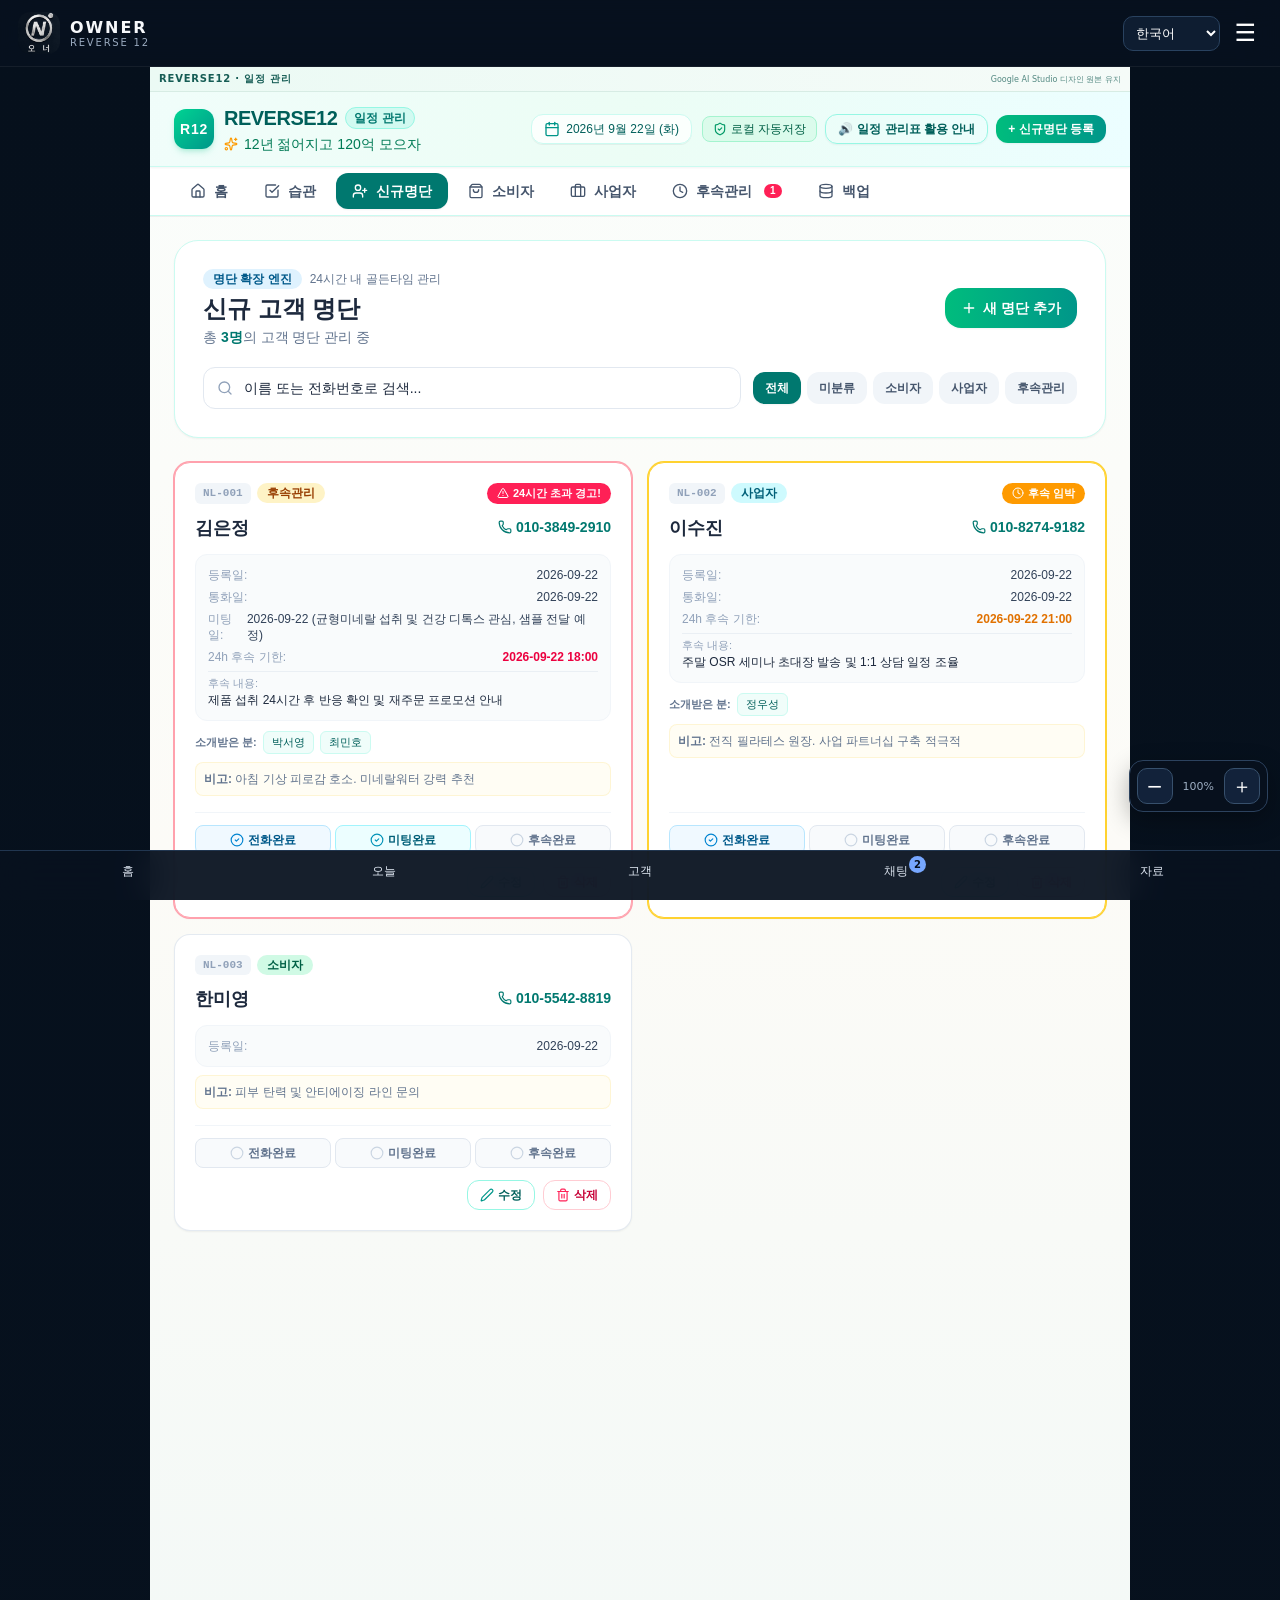
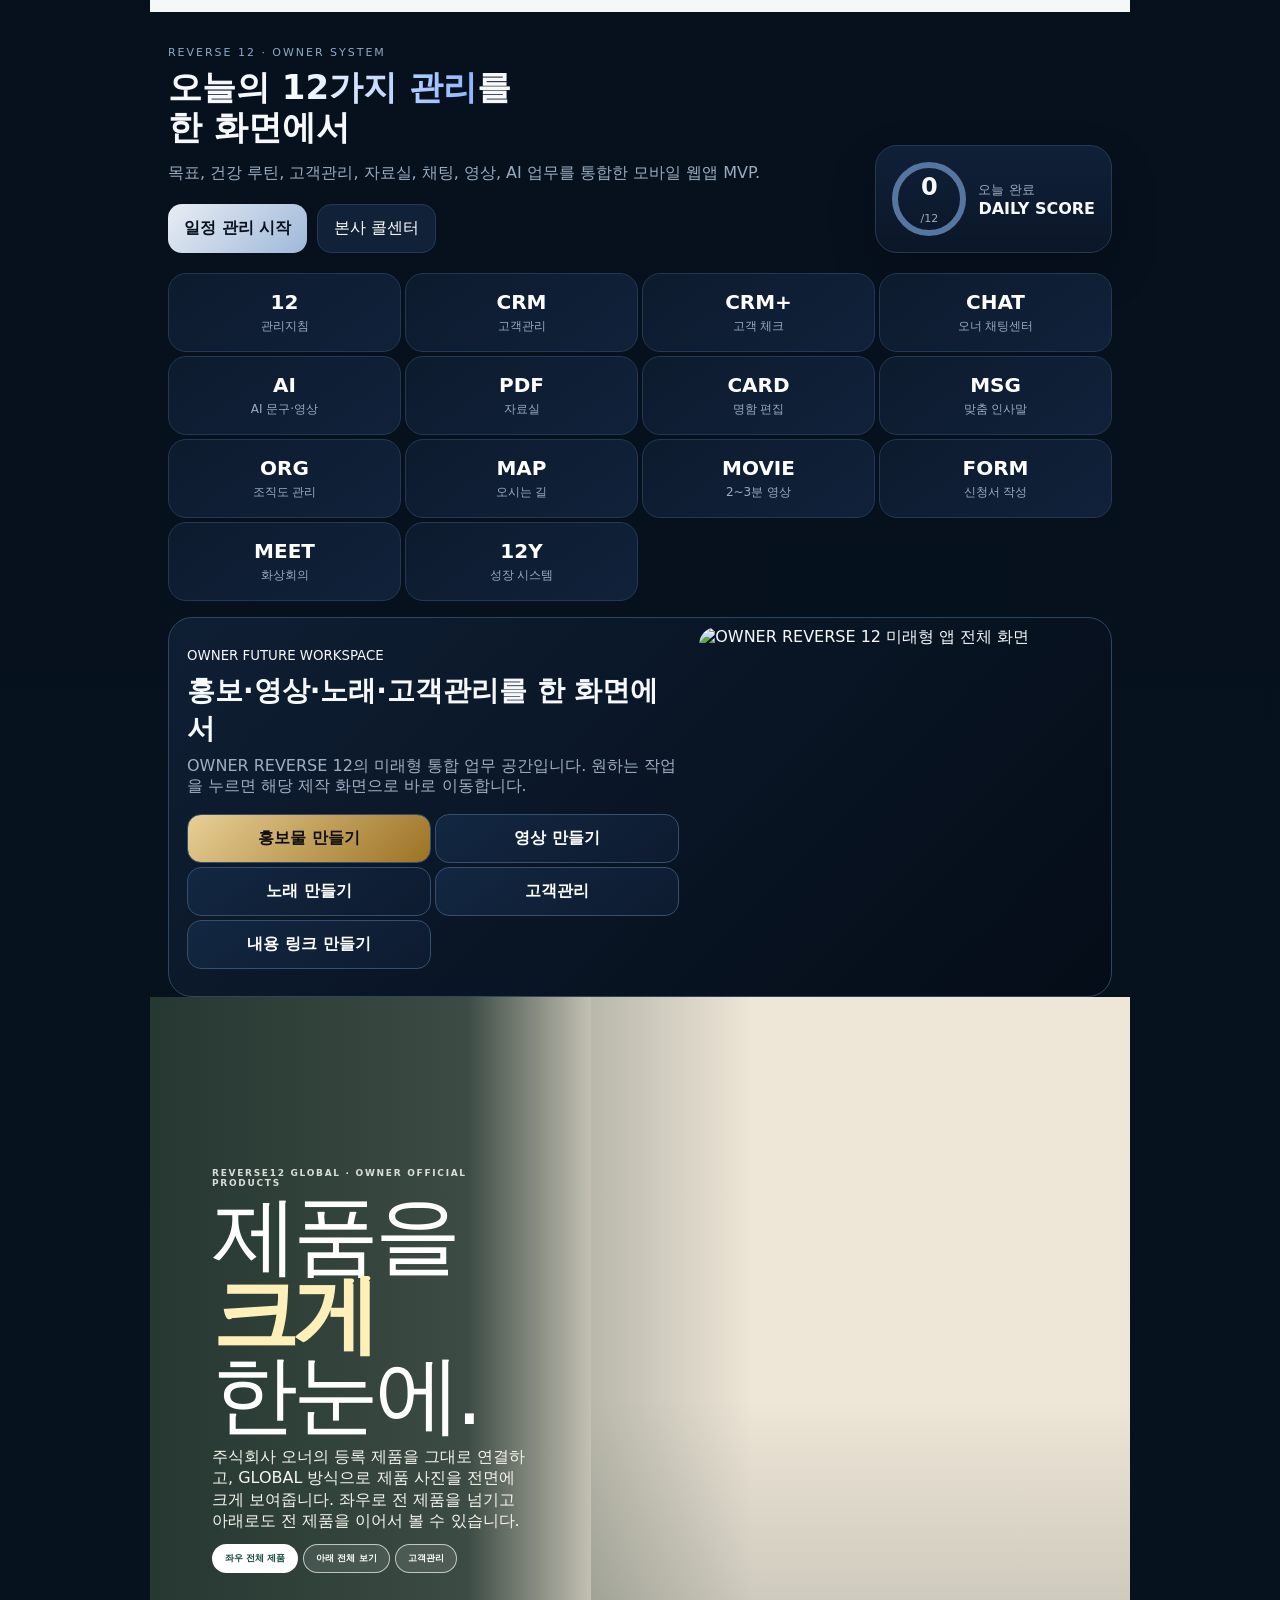
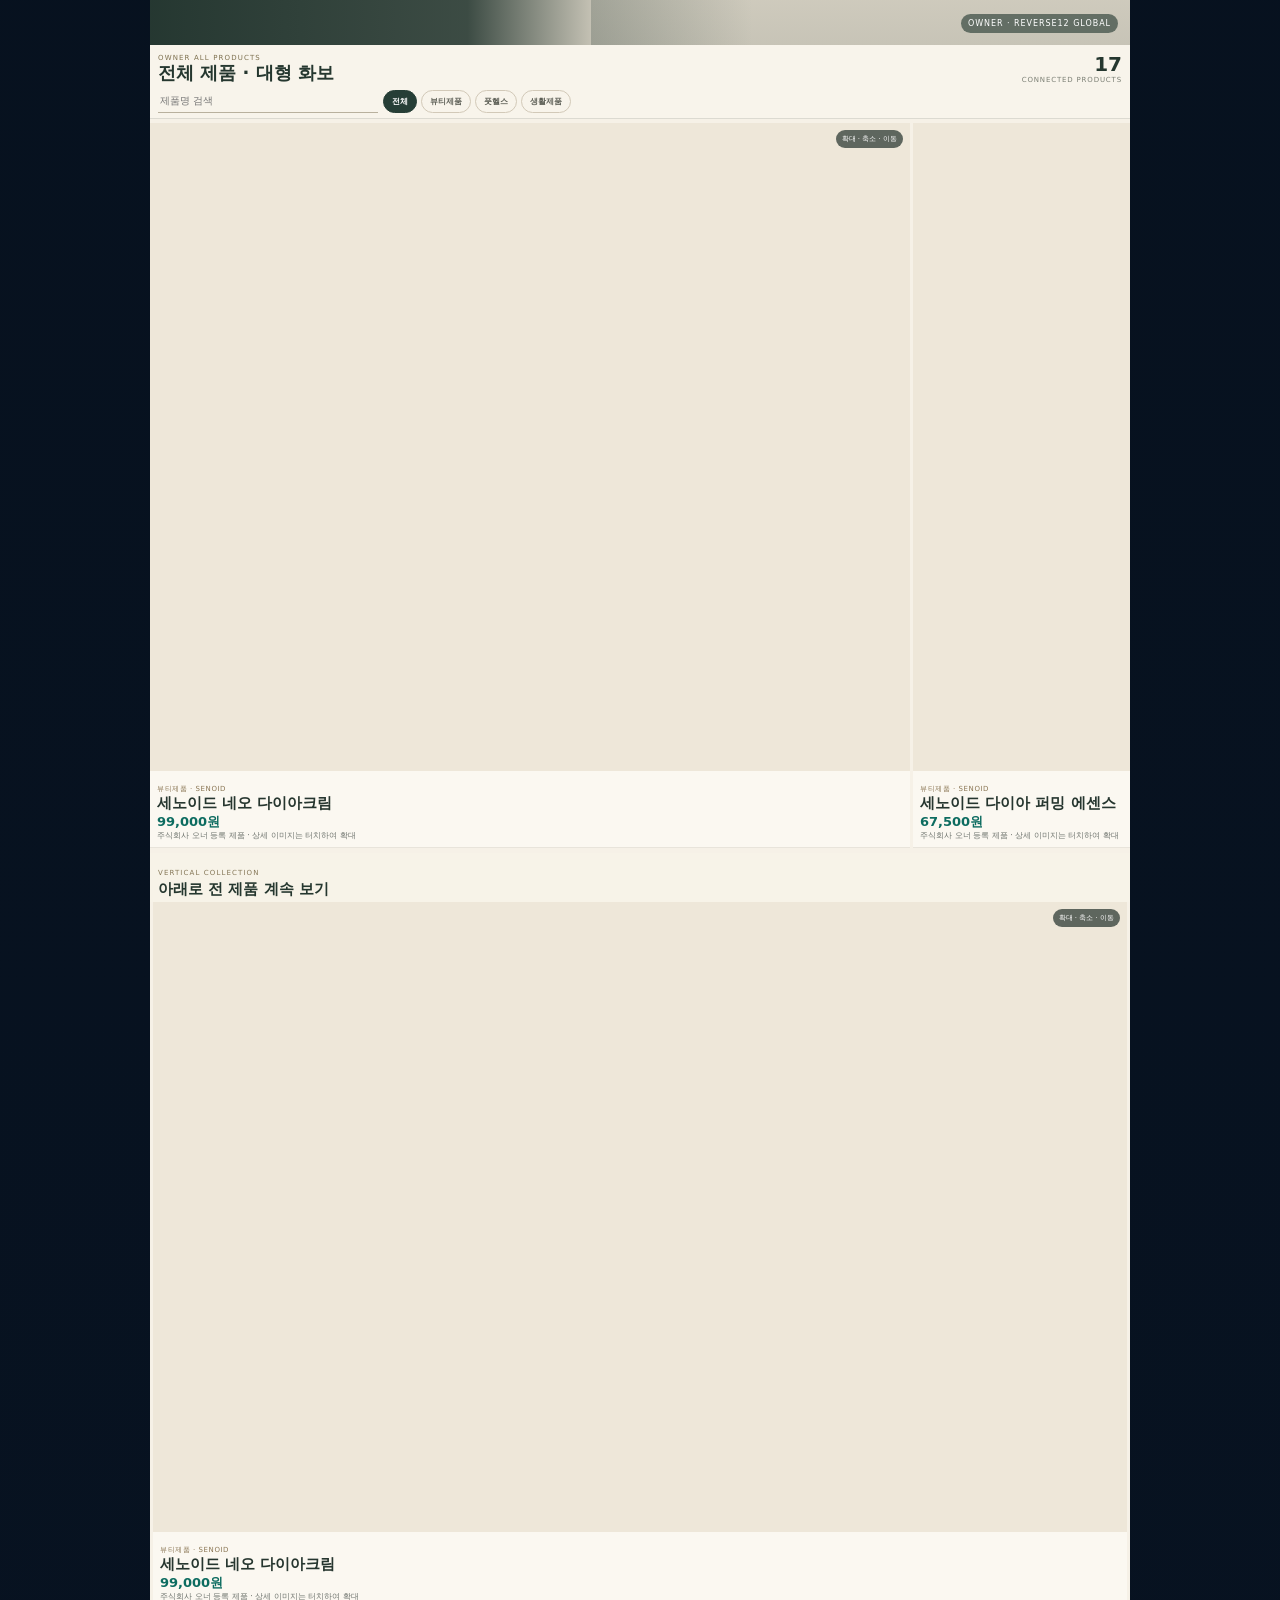
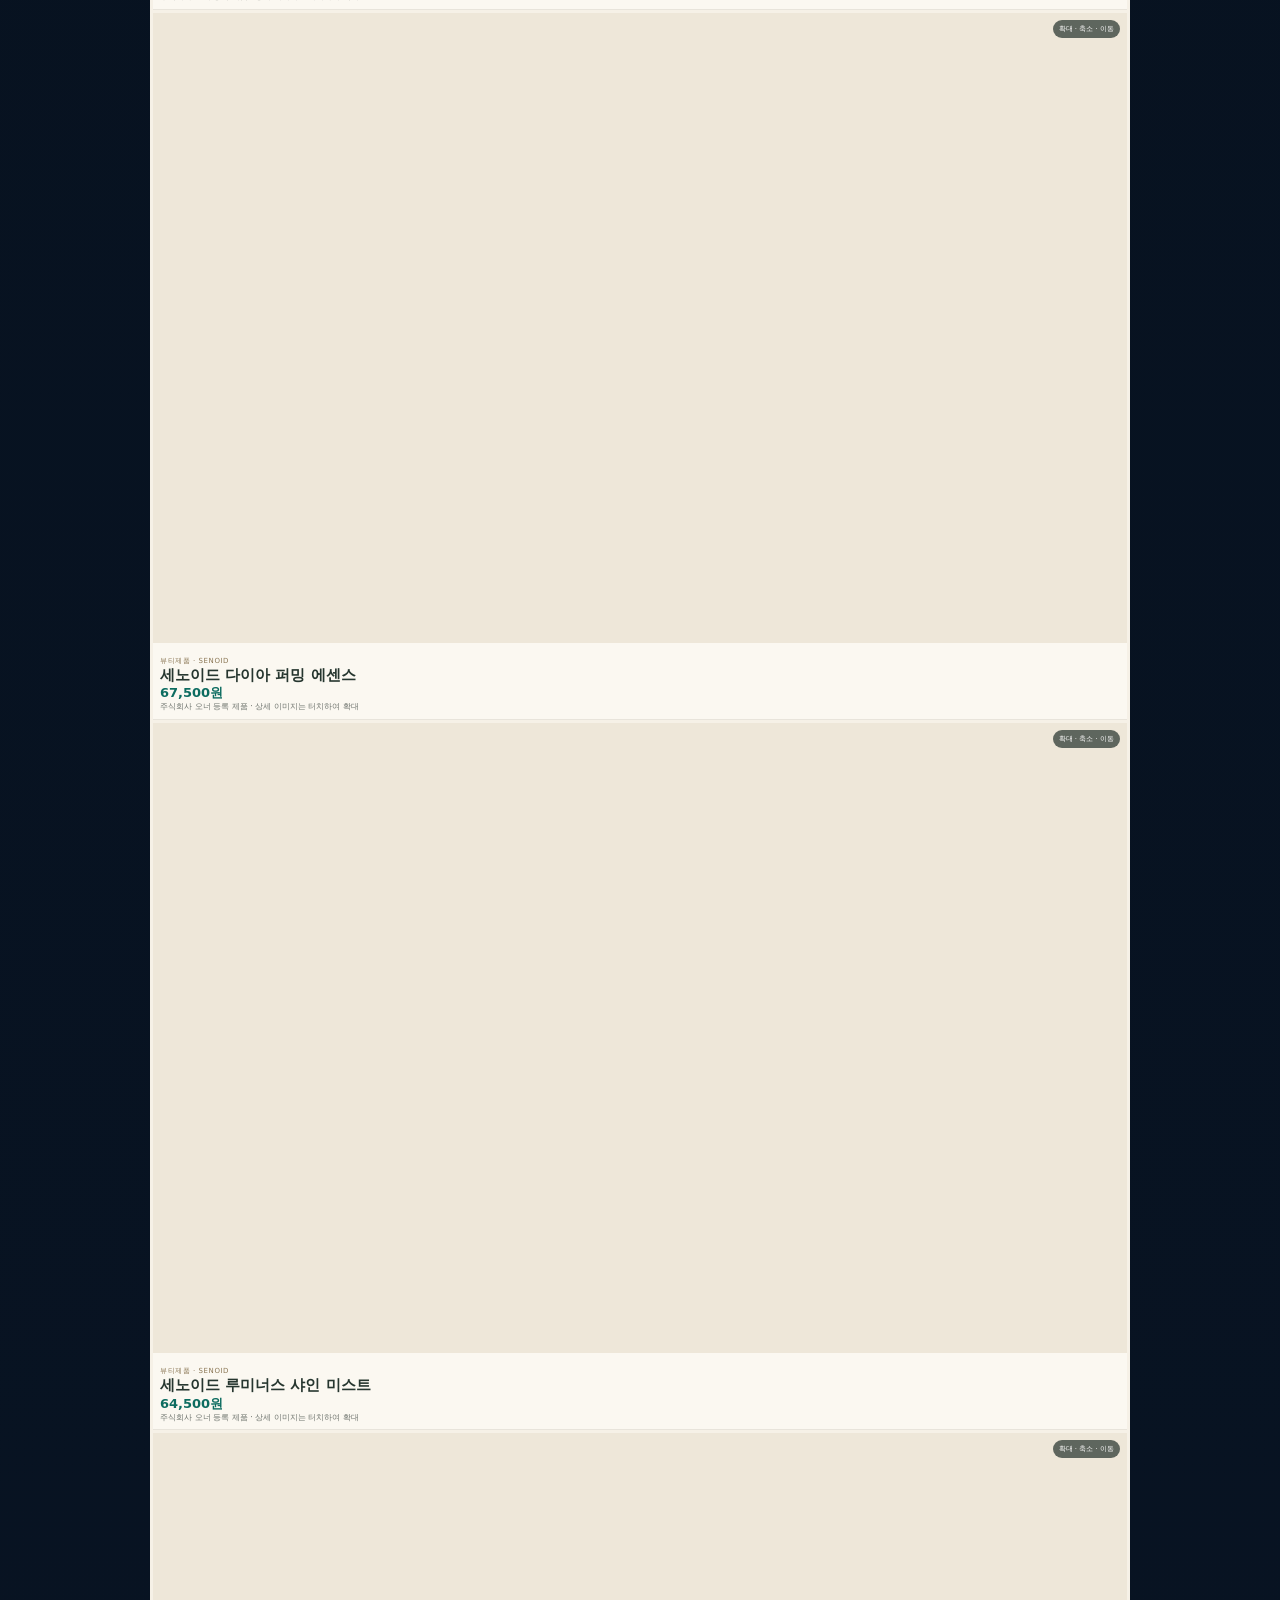
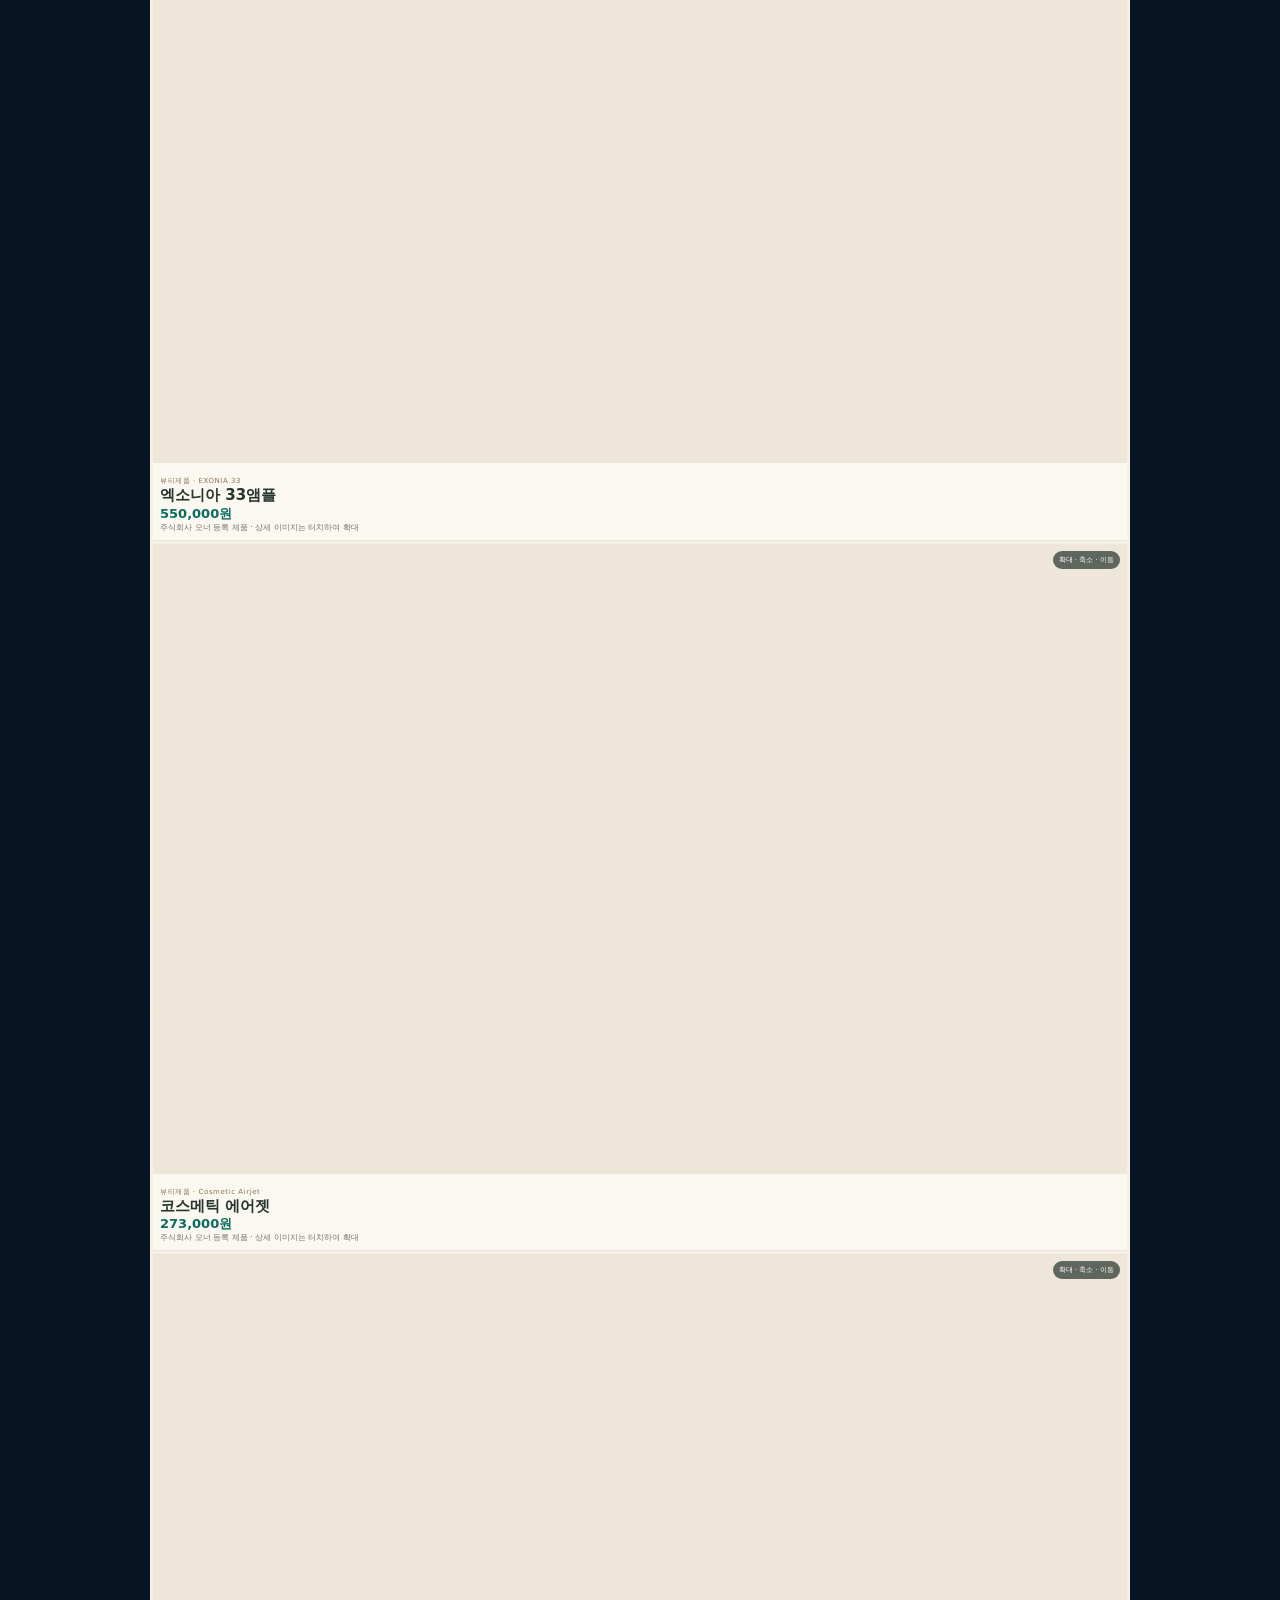
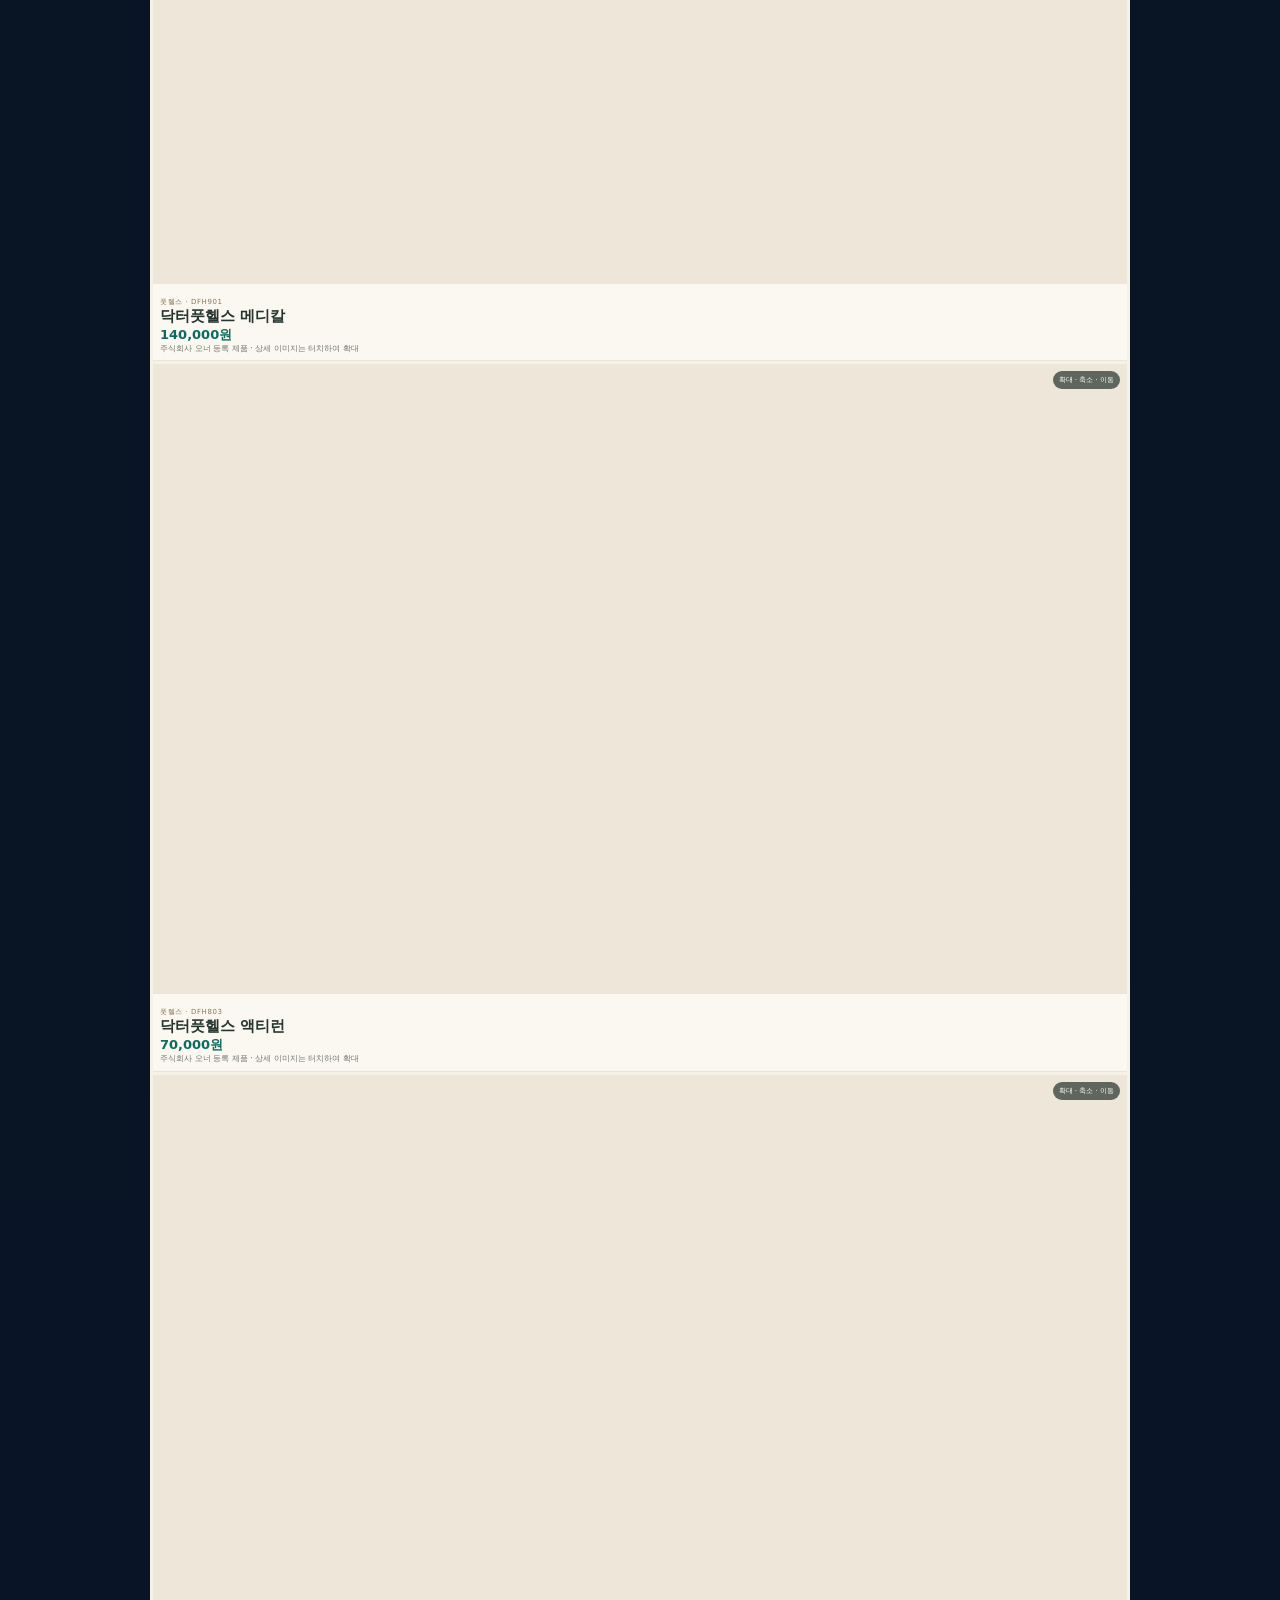
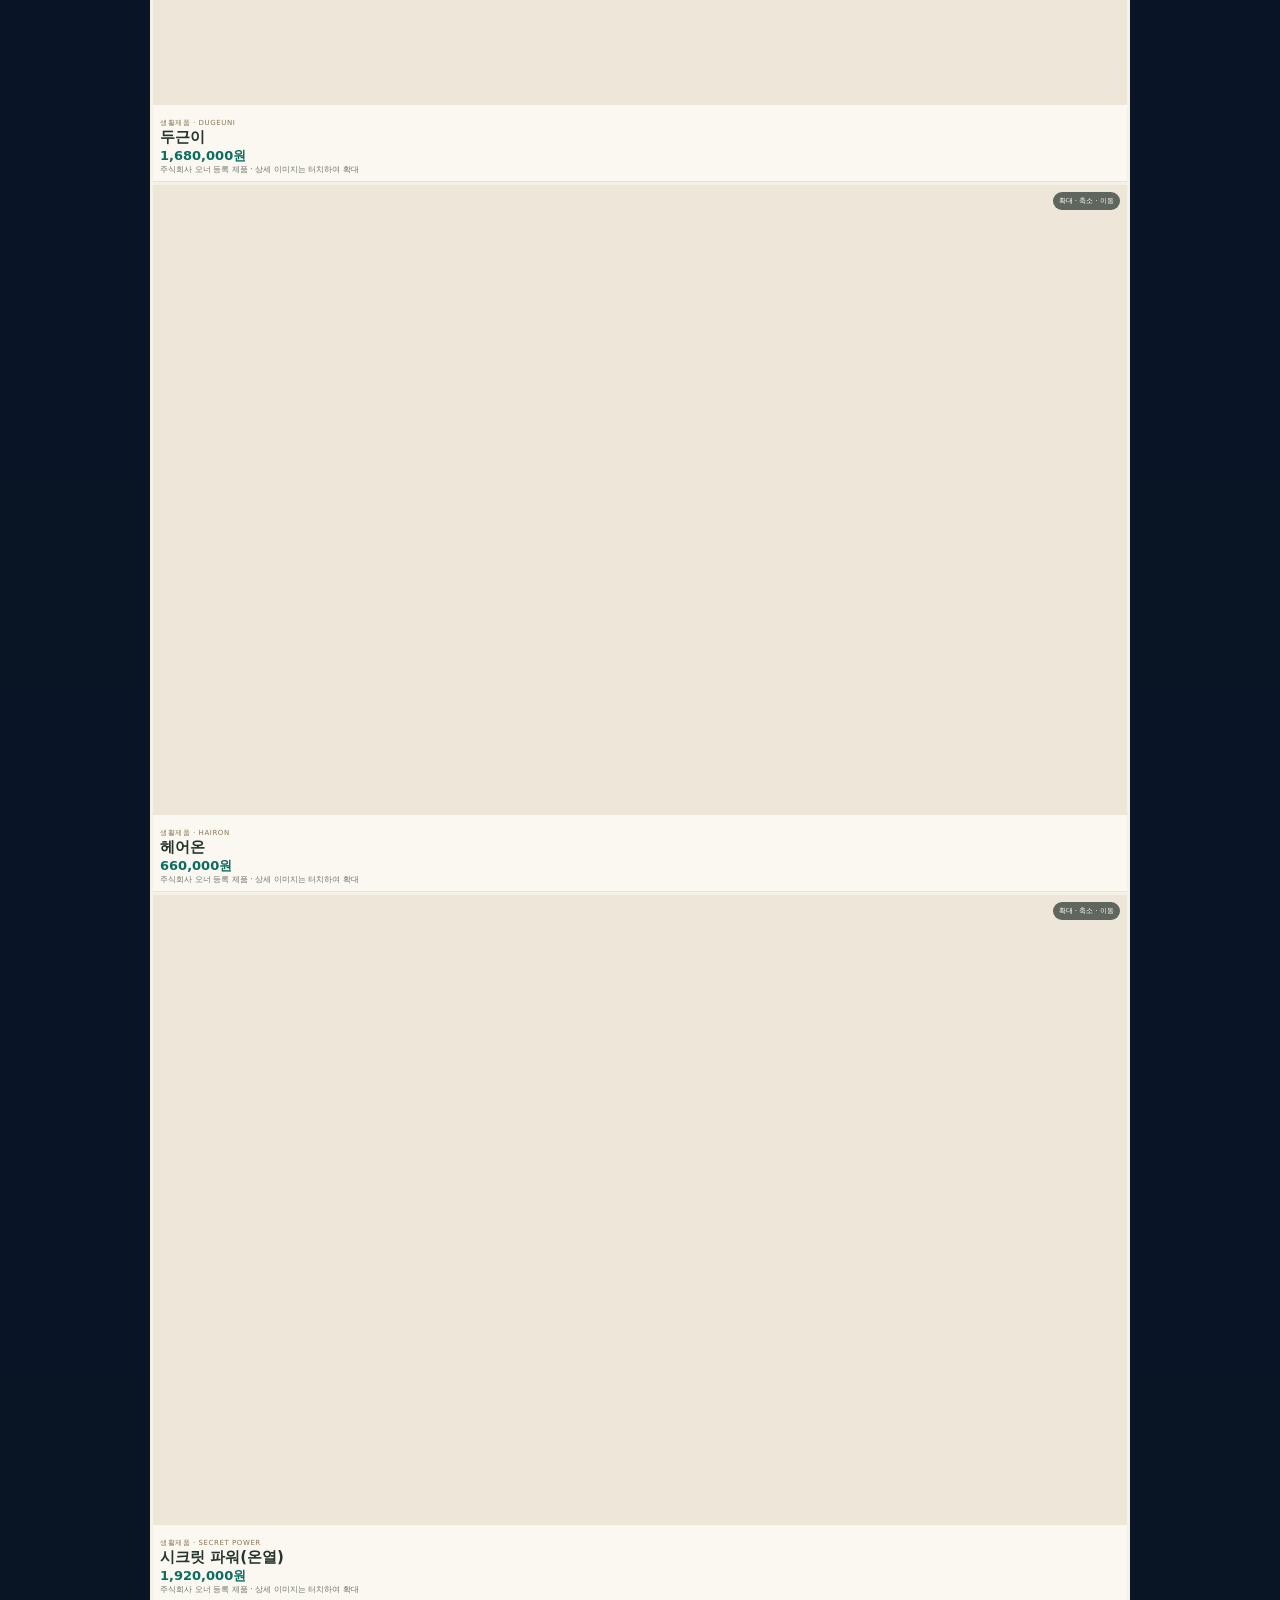
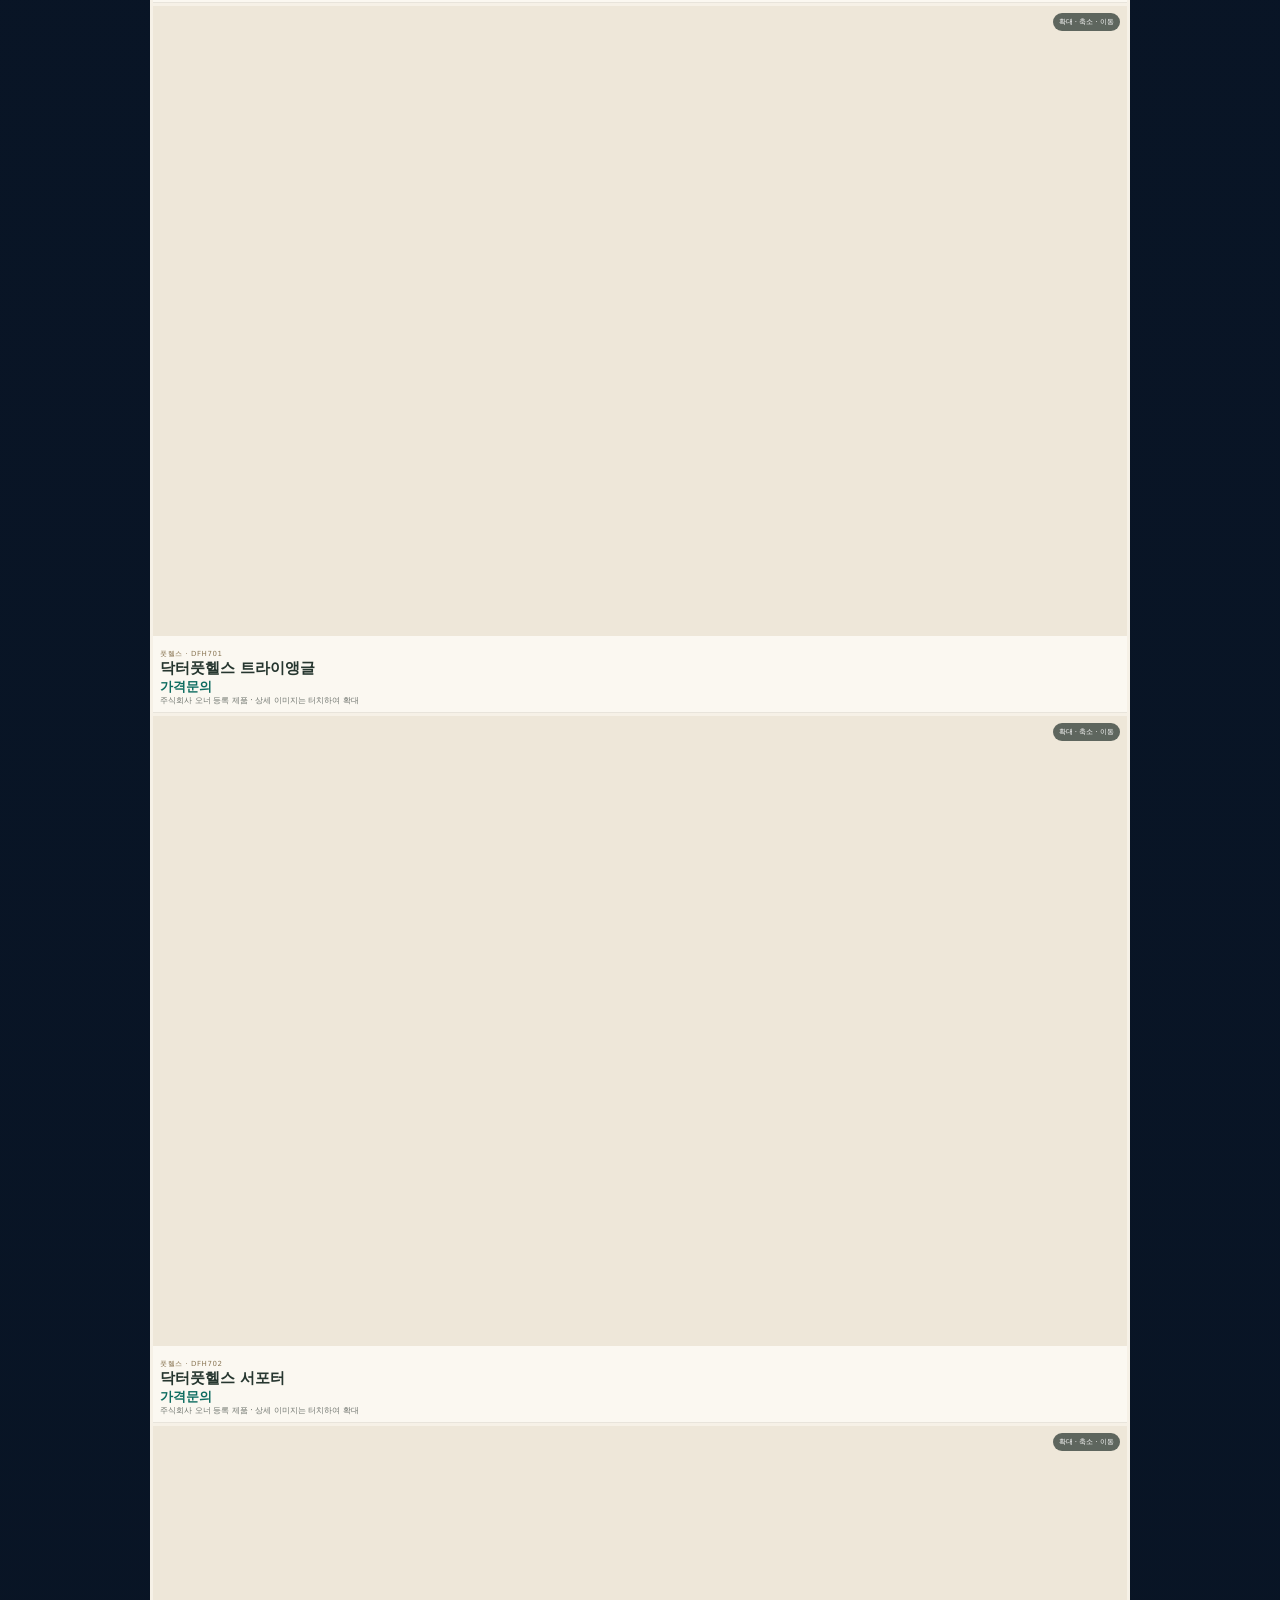
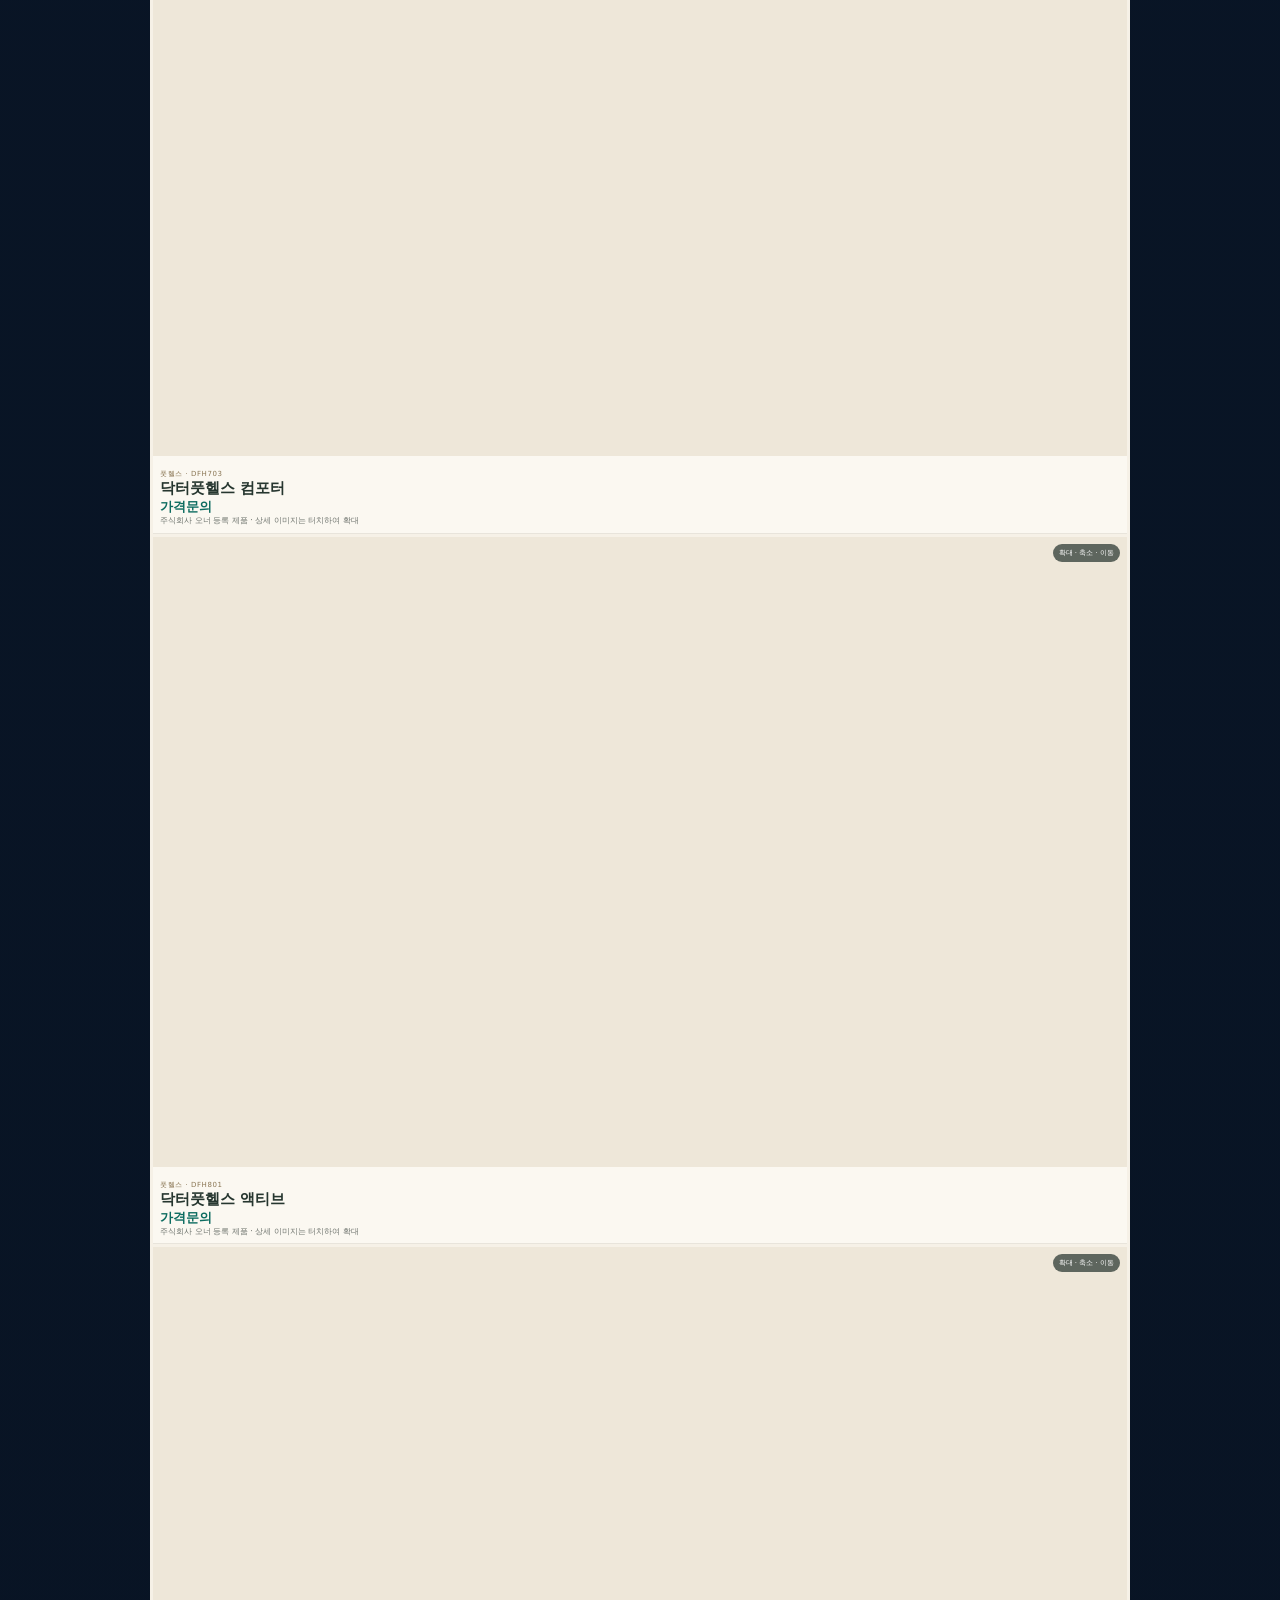
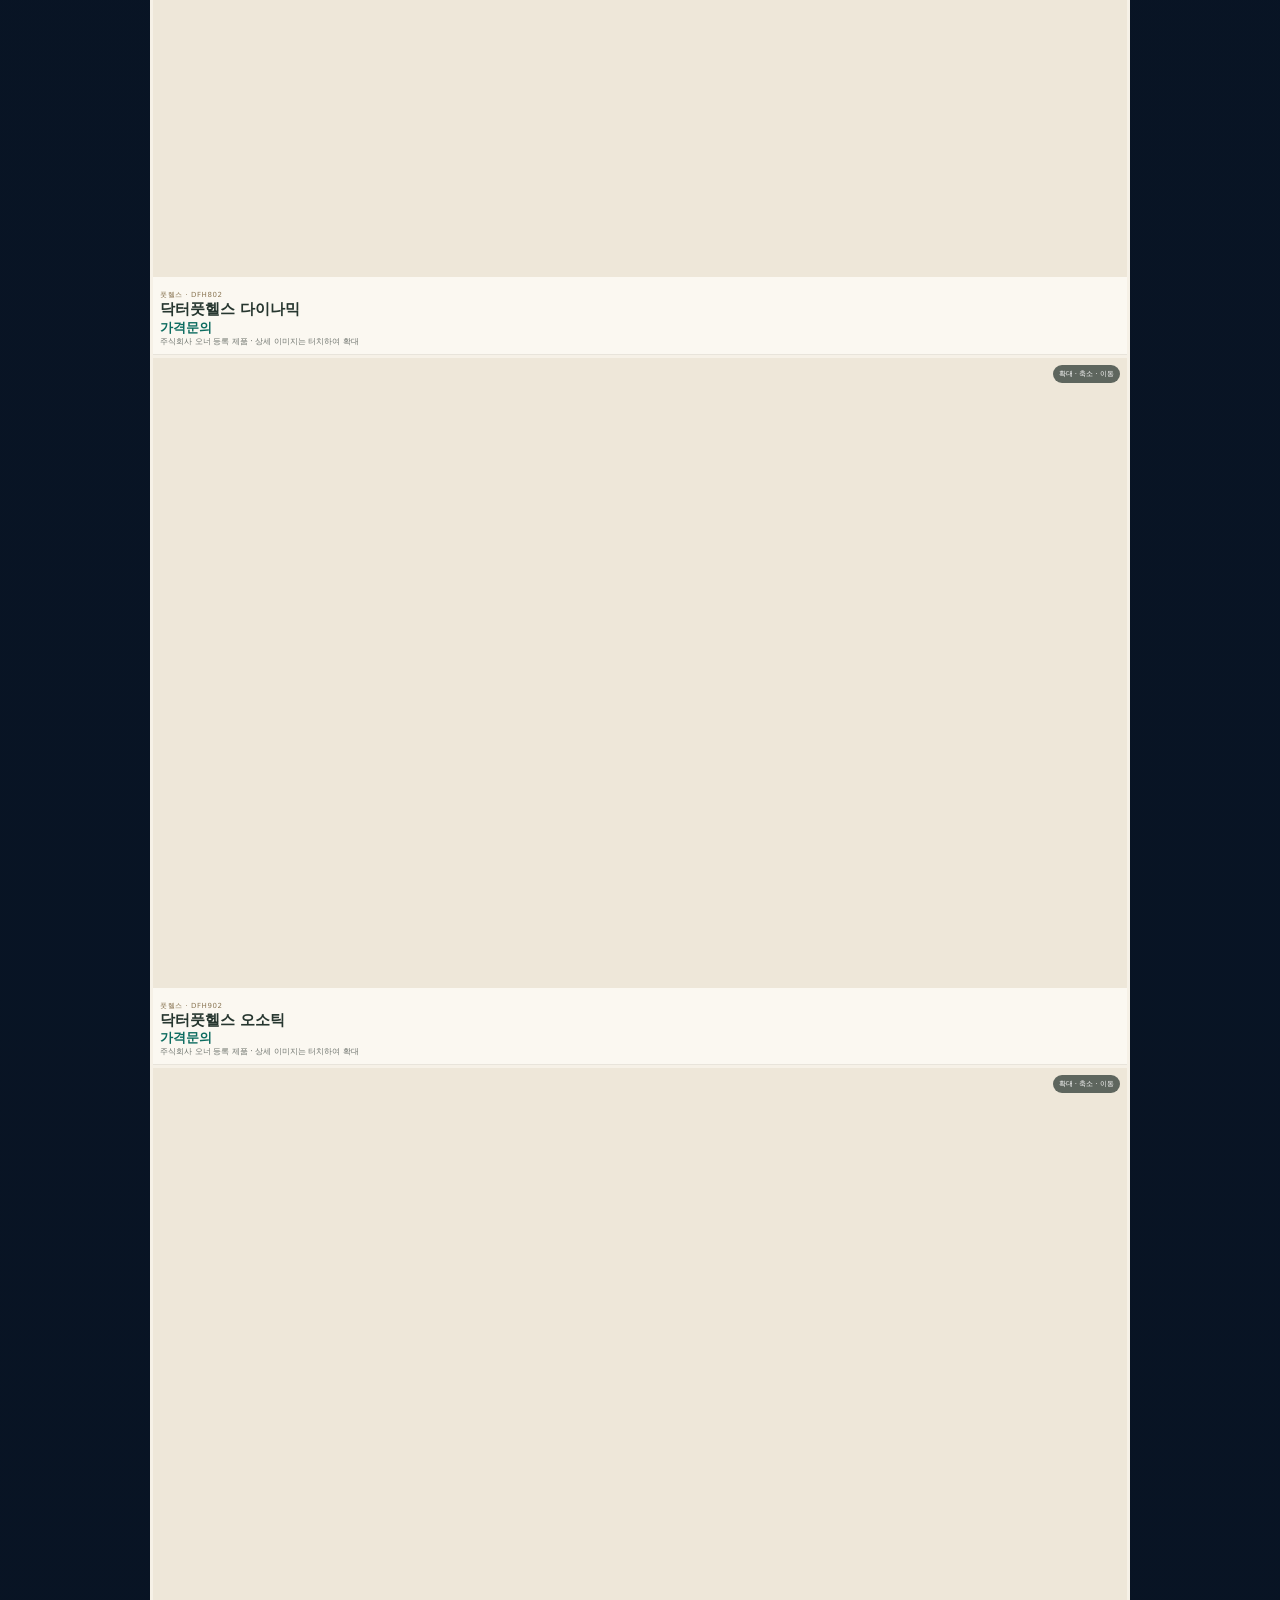
==== commit e3aa1e02: "Complete REVERSE12 V20 corrected integrated preview" ====
--- a/v20-final.html
+++ b/v20-final.html
@@ -1997,4 +1997,591 @@
 $("#fileInput").onchange=e=>{
   const files=[...e.target.files];const list=$("#fileList");list.innerHTML="";
   files.forEach(f=>{const url=URL.createObjectURL(f);const row=document.createElement("div");row.className="file";
-    const title=document.createElement("b");title.textContent=f.name;const meta=document.createElement("small");meta.textContent=`${(f.size/1024/1024).toFixed(2)} MB · 이 기기에서 열기/다운로드 가능`;+    const title=document.createElement("b");title.textContent=f.name;const meta=document.createElement("small");meta.textContent=`${(f.size/1024/1024).toFixed(2)} MB · 이 기기에서 열기/다운로드 가능`;
+    const actions=document.createElement("div");actions.className="button-row";const open=document.createElement("a");open.href=url;open.target="_blank";open.textContent="열기";
+    const down=document.createElement("a");down.href=url;down.download=f.name;down.textContent="다운로드";actions.append(open,down);row.append(title,meta,actions);list.appendChild(row);
+  });
+}
+$("#saveGoal").onclick=()=>{localStorage.setItem("r12goal",$("#todayGoal").value);alert("오늘 목표를 저장했습니다.");}
+$("#todayGoal").value=localStorage.getItem("r12goal")||"";
+$("#resetDaily").onclick=()=>{localStorage.removeItem("r12checks");renderRoutines();}
+$$("[data-scroll]").forEach(b=>b.onclick=()=>{document.querySelector(b.dataset.scroll).scrollIntoView({behavior:"smooth"});$("#drawer").classList.remove("open")});
+$("#menuBtn").onclick=()=>$("#drawer").classList.add("open");$("#closeDrawer").onclick=()=>$("#drawer").classList.remove("open");
+let scene=0;const scenes=$$(".scene");const timer=setInterval(()=>{scenes[scene].classList.remove("active");scene++;if(scene>=scenes.length){clearInterval(timer);$("#splash").classList.add("hide")}else scenes[scene].classList.add("active")},1650);
+$("#skipSplash").onclick=()=>{$("#splash").classList.add("hide");}
+renderRoutines();renderCustomers();
+
+// ===== Business card editor / export (88 x 54 ratio) =====
+const cardFields = ["cardName","cardNameEn","cardRole","cardEmail","cardPhone","cardCall","cardWeb","cardAddress","cardHq"];
+const ownerLogo = new Image(); ownerLogo.src="assets/owner-card-logo.png";
+const r12Logo = new Image(); r12Logo.src="assets/r12-card-logo.png";
+function drawOwnerMark(ctx,x,y,w,h){
+  if(ownerLogo.complete&&ownerLogo.naturalWidth){ctx.drawImage(ownerLogo,x,y,w,h);return}
+  ctx.save();ctx.translate(x+w/2,y+h/2);const r=Math.min(w,h)*.34;const g=ctx.createLinearGradient(-r,-r,r,r);g.addColorStop(0,"#fff");g.addColorStop(.45,"#7f8a97");g.addColorStop(1,"#f4f6f8");ctx.strokeStyle=g;ctx.lineWidth=Math.max(8,w*.045);ctx.beginPath();ctx.arc(0,0,r,0,Math.PI*2);ctx.stroke();ctx.fillStyle="#eef2f6";ctx.font=`italic 900 ${Math.round(r*1.25)}px Arial`;ctx.textAlign="center";ctx.textBaseline="middle";ctx.fillText("N",0,4);ctx.restore()
+}
+function drawR12Mark(ctx,x,y,w,h){
+  if(r12Logo.complete&&r12Logo.naturalWidth){ctx.drawImage(r12Logo,x,y,w,h);return}
+  ctx.save();ctx.textAlign="center";ctx.fillStyle="#dce3eb";ctx.font=`700 ${Math.round(h*.48)}px Arial`;ctx.fillText("R12",x+w/2,y+h*.52);ctx.font=`${Math.round(h*.16)}px Arial`;ctx.letterSpacing="4px";ctx.fillText("REVERSE 12",x+w/2,y+h*.78);ctx.restore()
+}
+
+function roundedRect(ctx,x,y,w,h,r){
+  ctx.beginPath();ctx.moveTo(x+r,y);ctx.arcTo(x+w,y,x+w,y+h,r);ctx.arcTo(x+w,y+h,x,y+h,r);
+  ctx.arcTo(x,y+h,x,y,r);ctx.arcTo(x,y,x+w,y,r);ctx.closePath();
+}
+function fitText(ctx,text,maxWidth,startSize,minSize=15){
+  let s=startSize;ctx.font=`${s}px Arial, sans-serif`;
+  while(s>minSize && ctx.measureText(text).width>maxWidth){s-=1;ctx.font=`${s}px Arial, sans-serif`;}
+  return s;
+}
+function cardData(){
+  return Object.fromEntries(cardFields.map(id=>[id,document.getElementById(id).value.trim()]));
+}
+function splitLines(ctx,text,maxWidth){
+  const words=text.split(/\s+/); const lines=[]; let line="";
+  words.forEach(w=>{const test=line?line+" "+w:w;if(ctx.measureText(test).width>maxWidth && line){lines.push(line);line=w}else line=test});
+  if(line)lines.push(line); return lines;
+}
+function drawWave(ctx){
+  ctx.save();ctx.strokeStyle="rgba(210,225,240,.18)";ctx.lineWidth=1;
+  for(let i=0;i<10;i++){ctx.beginPath();ctx.moveTo(-20,380+i*8);ctx.bezierCurveTo(210,250+i*3,490,555-i*6,900,245+i*5);ctx.stroke();}
+  ctx.restore();
+}
+function drawBusinessCards(){
+  const d=cardData();
+  const front=document.getElementById("cardFrontCanvas"), f=front.getContext("2d");
+  const back=document.getElementById("cardBackCanvas"), b=back.getContext("2d");
+  [f,b].forEach(ctx=>{ctx.clearRect(0,0,880,540);const g=ctx.createLinearGradient(0,0,880,540);g.addColorStop(0,"#07111f");g.addColorStop(.55,"#0a1726");g.addColorStop(1,"#06101a");ctx.fillStyle=g;roundedRect(ctx,0,0,880,540,34);ctx.fill();drawWave(ctx);});
+
+  // Front
+  drawOwnerMark(f,70,80,230,230);
+  f.strokeStyle="rgba(230,236,244,.65)";f.lineWidth=2;f.beginPath();f.moveTo(330,72);f.lineTo(330,465);f.stroke();
+  f.fillStyle="#f7f8fa";f.font="700 42px Arial, sans-serif";f.fillText(d.cardName,380,115);
+  f.fillStyle="#b9c4d1";f.font="24px Arial, sans-serif";f.fillText(d.cardRole,380,154);
+  const rows=[
+    ["✉",d.cardEmail],["☎",d.cardPhone],["◉","주문 콜센터 "+d.cardCall],["◎",d.cardWeb]
+  ];
+  let y=225; rows.forEach(([ic,t])=>{f.fillStyle="#dce3eb";f.font="25px Arial";f.fillText(ic,380,y);f.font="23px Arial";f.fillText(t,425,y);y+=55;});
+  f.fillStyle="#dce3eb";f.font="22px Arial";f.fillText("⌖",380,y);
+  f.font="20px Arial"; let lines=splitLines(f,d.cardAddress,410); lines.slice(0,2).forEach((ln,i)=>f.fillText(ln,425,y+i*28));
+  y+=70;f.fillStyle="#91a5bc";f.font="17px Arial";f.fillText("본사  "+d.cardHq,425,y);
+  drawR12Mark(f,720,400,120,85);
+
+  // Back
+  drawOwnerMark(b,310,55,260,260);
+  b.fillStyle="#dce3eb";b.textAlign="center";
+  b.font="24px Arial";b.fillText(d.cardRole,440,327);
+  b.font="34px Arial";b.fillText(d.cardNameEn,440,382);
+  b.strokeStyle="rgba(230,236,244,.55)";b.beginPath();b.moveTo(260,410);b.lineTo(620,410);b.stroke();
+  drawR12Mark(b,340,425,200,105);
+  b.textAlign="left";
+}
+ownerLogo.onload=drawBusinessCards;r12Logo.onload=drawBusinessCards;
+document.getElementById("applyCard").onclick=()=>{drawBusinessCards();localStorage.setItem("r12card",JSON.stringify(cardData()));};
+const savedCard=JSON.parse(localStorage.getItem("r12card")||"null");if(savedCard){cardFields.forEach(id=>{if(savedCard[id])document.getElementById(id).value=savedCard[id]});}
+function downloadCanvas(id,name){drawBusinessCards();const a=document.createElement("a");a.download=name;a.href=document.getElementById(id).toDataURL("image/png");a.click();}
+document.getElementById("exportFront").onclick=()=>downloadCanvas("cardFrontCanvas","REVERSE12_OWNER_CARD_FRONT_88x54.png");
+document.getElementById("exportBack").onclick=()=>downloadCanvas("cardBackCanvas","REVERSE12_OWNER_CARD_BACK_88x54.png");
+function canvasFile(id,name){
+  return new Promise((resolve,reject)=>document.getElementById(id).toBlob(blob=>blob?resolve(new File([blob],name,{type:"image/png"})):reject(new Error("명함 이미지 생성 실패")),"image/png"));
+}
+function cardShareText(){
+  const d=cardData();
+  return `${d.cardName} ${d.cardRole}\n${d.cardPhone}\n${d.cardEmail}\n${d.cardWeb}`;
+}
+document.getElementById("shareCardImages").onclick=async()=>{
+  drawBusinessCards();
+  const status=document.getElementById("cardShareStatus");
+  try{
+    const files=[
+      await canvasFile("cardFrontCanvas","REVERSE12_OWNER_CARD_FRONT_88x54.png"),
+      await canvasFile("cardBackCanvas","REVERSE12_OWNER_CARD_BACK_88x54.png")
+    ];
+    if(navigator.share&&navigator.canShare&&navigator.canShare({files})){
+      await navigator.share({title:"OWNER 디지털 명함",text:cardShareText(),files});
+      status.textContent="명함 앞·뒤 이미지를 공유했습니다.";
+    }else if(navigator.share){
+      await navigator.share({title:"OWNER 디지털 명함",text:cardShareText()});
+      downloadCanvas("cardFrontCanvas",files[0].name);downloadCanvas("cardBackCanvas",files[1].name);
+      status.textContent="이 기기는 이미지 첨부 공유를 지원하지 않아 연락처를 공유하고 명함 PNG를 저장했습니다.";
+    }else{
+      downloadCanvas("cardFrontCanvas",files[0].name);downloadCanvas("cardBackCanvas",files[1].name);
+      location.href=`sms:?body=${encodeURIComponent(cardShareText())}`;
+      status.textContent="명함 PNG를 저장했습니다. 문자 작성창에서 저장된 이미지를 첨부하세요.";
+    }
+  }catch(err){
+    if(err&&err.name==="AbortError")return;
+    status.textContent="공유하지 못했습니다. 앞면·뒷면 PNG 버튼으로 저장한 뒤 첨부해 주세요.";
+  }
+};
+document.getElementById("shareCardLink").onclick=async()=>{
+  const status=document.getElementById("cardShareStatus");
+  const isPublic=/^https?:$/.test(location.protocol)&&!/(localhost|127\.0\.0\.1)$/i.test(location.hostname);
+  if(!isPublic){status.textContent="현재는 작업 확인용 파일입니다. 공개 배포 후 이 버튼으로 누구에게나 명함 링크를 보낼 수 있습니다.";alert(status.textContent);return;}
+  const url=location.href.split("#")[0]+"#businessCard";
+  const payload={title:"OWNER 디지털 명함",text:cardShareText(),url};
+  if(navigator.share){try{await navigator.share(payload);status.textContent="명함 공개 링크 공유창을 열었습니다."}catch(err){if(err.name!=="AbortError")status.textContent="링크 공유를 취소했거나 지원되지 않습니다."}}
+  else{await navigator.clipboard.writeText(`${cardShareText()}\n${url}`);status.textContent="명함 링크를 복사했습니다.";alert(status.textContent)}
+};
+
+// ===== Customer greeting generator =====
+const weatherLines={
+ "맑고 화창함":"오늘처럼 맑고 화창한 날, 기분 좋은 일도 가득하시길 바랍니다.",
+ "비가 옴":"비 오는 날 길 미끄러우니 이동하실 때 조심하시고, 편안한 하루 보내세요.",
+ "눈이 옴":"눈이 내려 길이 미끄러울 수 있으니 따뜻하게 챙겨 입으시고 안전하게 이동하세요.",
+ "무더움":"오늘은 많이 덥습니다. 물 자주 챙겨 드시고 무리하지 않는 시원한 하루 보내세요.",
+ "추움":"오늘은 기온이 낮습니다. 따뜻하게 챙겨 입으시고 건강한 하루 보내세요.",
+ "바람이 강함":"바람이 강한 날입니다. 외출 시 안전에 유의하시고 편안한 하루 보내세요.",
+ "미세먼지가 많음":"공기 상태가 좋지 않은 날에는 외출 후 충분히 쉬시고 컨디션 관리 잘 하세요.",
+ "일교차가 큼":"일교차가 큰 날입니다. 겉옷 꼭 챙기시고 컨디션 관리 잘 하시길 바랍니다."
+};
+function greetingByPurpose(name,rel,purpose,weather,tone,season){
+  const who=name?`${name}님`:"고객님";
+  const seasonLines={봄:"새로운 시작이 피어나는 봄입니다.",여름:"활기찬 여름, 건강과 수분 관리 잘 챙기세요.",가을:"결실의 계절 가을, 좋은 성과가 함께하시길 바랍니다.",겨울:"따뜻한 마음이 더욱 소중한 겨울입니다."};
+  const w=`${seasonLines[season]||""} ${weatherLines[weather]||""}`.trim();
+  let core="";
+  if(purpose==="아침 인사") core=`${who}, 좋은 아침입니다. ${w}`;
+  else if(purpose==="상담 후 인사") core=`${who}, 오늘 상담 함께해 주셔서 감사합니다. 궁금하신 점은 언제든 편하게 말씀 주세요. ${w}`;
+  else if(purpose==="재구매 안내") core=`${who}, 사용 중 불편한 점은 없으셨는지 안부드립니다. 필요하신 제품이나 재구매 일정이 있으시면 편하게 알려주세요. ${w}`;
+  else if(purpose==="자료 전달") core=`${who}, 요청하신 자료 보내드립니다. 천천히 확인해 보시고 궁금한 부분은 편하게 연락 주세요. ${w}`;
+  else if(purpose==="약속 확인") core=`${who}, 예정된 일정 확인차 연락드립니다. 변동 사항이 있으시면 언제든 편하게 말씀 주세요. ${w}`;
+  else core=`${who}, 잘 지내고 계시죠? 문득 안부가 궁금해 연락드립니다. ${w}`;
+  if(tone==="짧고 세련되게") core=core.replace("문득 안부가 궁금해 연락드립니다. ","").replace("언제든 편하게 말씀 주세요. ","");
+  if(tone==="비즈니스형") core=`${who}, 안녕하세요. OWNER REVERSE 12입니다. ${core.replace(`${who},`,"").trim()}`;
+  if(rel==="VIP 고객") core=`${who}, 늘 감사드립니다. `+core.replace(`${who},`,"");
+  if(rel==="사업자 파트너") core=`${who}, 파트너님 안녕하세요. `+core.replace(`${who},`,"");
+  return core.trim()+"\n\nOWNER REVERSE 12\n본사 콜센터 1522-6852";
+}
+function updateWeatherExample(){document.getElementById("weatherExample").textContent=weatherLines[document.getElementById("greetWeather").value]||""}
+document.getElementById("greetWeather").onchange=updateWeatherExample;updateWeatherExample();
+document.getElementById("generateGreeting").onclick=()=>{
+  document.getElementById("greetingText").value=greetingByPurpose(
+    document.getElementById("greetName").value.trim(),
+    document.getElementById("greetRelation").value,
+    document.getElementById("greetPurpose").value,
+    document.getElementById("greetWeather").value,
+    document.getElementById("greetTone").value,
+    document.getElementById("greetSeason").value
+  );
+};
+document.getElementById("copyGreeting").onclick=async()=>{await navigator.clipboard.writeText(document.getElementById("greetingText").value);alert("인사말을 복사했습니다.");}
+document.getElementById("smsGreeting").onclick=()=>{const t=encodeURIComponent(document.getElementById("greetingText").value);location.href=`sms:?body=${t}`;}
+document.getElementById("shareGreeting").onclick=async()=>{const t=document.getElementById("greetingText").value;if(navigator.share){await navigator.share({title:"고객 인사말",text:t})}else{await navigator.clipboard.writeText(t);alert("공유 기능이 없는 환경이라 문구를 복사했습니다.");}}
+drawBusinessCards();
+
+// ===== Organization chart: pinch zoom / pan / wheel zoom =====
+const orgViewport=document.getElementById("orgViewport");
+const orgCanvas=document.getElementById("orgCanvas");
+const orgLines=document.getElementById("orgLines");
+let orgScale=1, orgX=0, orgY=0, orgDragging=false, lastX=0,lastY=0,lastDist=null;
+function applyOrgTransform(){
+  orgCanvas.style.transform=`translate(${orgX}px,${orgY}px) scale(${orgScale})`;
+  document.getElementById("zoomLabel").textContent=Math.round(orgScale*100)+"%";
+}
+function drawOrgLines(){
+  orgLines.innerHTML="";
+  const nodes=[...document.querySelectorAll(".org-node")];
+  const byId=Object.fromEntries(nodes.map(n=>[n.dataset.id,n]));
+  nodes.forEach(n=>{
+    const p=byId[n.dataset.parent]; if(!p)return;
+    const x1=parseFloat(p.style.left)+85,y1=parseFloat(p.style.top)+88;
+    const x2=parseFloat(n.style.left)+85,y2=parseFloat(n.style.top);
+    const path=document.createElementNS("http://www.w3.org/2000/svg","path");
+    path.setAttribute("d",`M ${x1} ${y1} C ${x1} ${(y1+y2)/2}, ${x2} ${(y1+y2)/2}, ${x2} ${y2}`);
+    path.setAttribute("fill","none");path.setAttribute("stroke","rgba(170,195,225,.45)");path.setAttribute("stroke-width","2");
+    orgLines.appendChild(path);
+  });
+}
+function clampScale(s){return Math.max(.45,Math.min(2.4,s));}
+document.getElementById("zoomIn").onclick=()=>{orgScale=clampScale(orgScale+.15);applyOrgTransform()};
+document.getElementById("zoomOut").onclick=()=>{orgScale=clampScale(orgScale-.15);applyOrgTransform()};
+document.getElementById("fitOrg").onclick=()=>{const w=orgViewport.clientWidth,h=orgViewport.clientHeight;orgScale=Math.min(w/1000,h/700)*.95;orgX=(w-1000*orgScale)/2;orgY=(h-700*orgScale)/2;applyOrgTransform()};
+orgViewport.addEventListener("wheel",e=>{e.preventDefault();const old=orgScale;orgScale=clampScale(orgScale*(e.deltaY<0?1.08:.92));const r=orgViewport.getBoundingClientRect(),mx=e.clientX-r.left,my=e.clientY-r.top;orgX=mx-(mx-orgX)*(orgScale/old);orgY=my-(my-orgY)*(orgScale/old);applyOrgTransform()},{passive:false});
+orgViewport.addEventListener("pointerdown",e=>{orgDragging=true;lastX=e.clientX;lastY=e.clientY;orgViewport.setPointerCapture(e.pointerId)});
+orgViewport.addEventListener("pointermove",e=>{if(!orgDragging)return;orgX+=e.clientX-lastX;orgY+=e.clientY-lastY;lastX=e.clientX;lastY=e.clientY;applyOrgTransform()});
+orgViewport.addEventListener("pointerup",()=>orgDragging=false);
+orgViewport.addEventListener("pointercancel",()=>orgDragging=false);
+
+// Native touch pinch
+orgViewport.addEventListener("touchmove",e=>{
+  if(e.touches.length===2){
+    e.preventDefault();
+    const a=e.touches[0],b=e.touches[1];
+    const dist=Math.hypot(a.clientX-b.clientX,a.clientY-b.clientY);
+    if(lastDist){orgScale=clampScale(orgScale*(dist/lastDist));applyOrgTransform()}
+    lastDist=dist;
+  }
+},{passive:false});
+orgViewport.addEventListener("touchend",()=>lastDist=null);
+
+document.querySelectorAll(".org-node").forEach(n=>n.onclick=e=>{
+  e.stopPropagation();document.querySelectorAll(".org-node").forEach(x=>x.classList.remove("selected"));n.classList.add("selected");
+});
+document.getElementById("addOrgMember").onclick=()=>{
+  alert("보상플랜 구조를 받은 뒤 회원추가 → 추천인/후원인 선택 → 등급/실적 → 자동 배치까지 연결합니다.");
+};
+document.getElementById("toggleSponsor").onclick=()=>{
+  document.querySelectorAll(".org-node small").forEach(x=>x.style.display=x.style.display==="none"?"block":"none");
+};
+document.getElementById("orgSearch").oninput=e=>{
+  const q=e.target.value.trim();
+  document.querySelectorAll(".org-node").forEach(n=>{
+    n.style.opacity=!q||n.textContent.includes(q)?"1":".18";
+  });
+};
+drawOrgLines(); setTimeout(()=>document.getElementById("fitOrg").click(),100);
+
+// ===== Subscription demo =====
+const TRIAL_LIMIT=30;
+function updateUsageMeter(){
+  const n=Number(localStorage.getItem("r12Usage")||0);
+  const c=document.getElementById("usageCount"),b=document.getElementById("usageBar");
+  if(c)c.textContent=n;if(b)b.style.width=Math.min(100,(n/TRIAL_LIMIT)*100)+"%";
+}
+function hasGooglePlayBilling(){
+  return !!(window.AndroidBilling && typeof window.AndroidBilling.subscribe === "function");
+}
+function openGooglePlaySubscription(basePlanId){
+  if(hasGooglePlayBilling()){
+    window.AndroidBilling.subscribe(basePlanId);
+  }else{
+    alert("Google Play 정기결제는 REVERSE 12 Android 앱(APK/Play Store 설치본)에서 실행됩니다. 웹/Termux 미리보기에서는 결제 화면을 열 수 없습니다.");
+  }
+}
+function startTrial(){
+  // Google Play Console의 monthly 기본 요금제 + trial10(10일 무료체험) 오퍼를 우선 선택합니다.
+  openGooglePlaySubscription("monthly");
+}
+document.getElementById("startTrial").onclick=startTrial;
+document.getElementById("monthlyPlan").onclick=()=>openGooglePlaySubscription("monthly");
+document.getElementById("annualPlan").onclick=()=>openGooglePlaySubscription("annual");
+
+window.onGooglePlayBillingStatus = function(status, message){
+  const text = message || status;
+  if(status === "PURCHASED" || status === "RESTORED"){
+    localStorage.setItem("r12Premium","true");
+    alert("Google Play 구독이 확인되었습니다. 프리미엄 기능을 사용할 수 있습니다.");
+  } else if(status === "PENDING"){
+    alert("Google Play 결제가 처리 중입니다. 결제가 완료되면 자동으로 활성화됩니다.");
+  } else if(status === "CANCELLED"){
+    alert("결제가 취소되었습니다.");
+  } else if(status === "ERROR"){
+    alert("Google Play 결제 오류: " + text);
+  }
+};
+updateUsageMeter();
+
+document.querySelectorAll(".copy-address").forEach(btn=>{
+  btn.addEventListener("click",async()=>{
+    const address=btn.dataset.address||"";
+    try{
+      await navigator.clipboard.writeText(address);
+      alert("주소를 복사했습니다.\n"+address);
+    }catch(e){
+      prompt("주소를 복사하세요.",address);
+    }
+  });
+});
+
+// ===== CRM Checklist =====
+const crmChecklistItems = [
+  {title:"신규 고객 등록", desc:"새로운 고객 이름, 연락처, 관심 제품을 등록", target:3, unit:"명", period:"오늘"},
+  {title:"관심 고객 분류", desc:"관심도 A/B/C와 상담단계 분류", target:5, unit:"명", period:"오늘"},
+  {title:"후속 연락하기", desc:"이전 상담 고객에게 안부·재연락 진행", target:5, unit:"명", period:"오늘"},
+  {title:"상담 일정 잡기", desc:"상담, 체험, 미팅 일정 확정", target:2, unit:"건", period:"오늘"},
+  {title:"샘플링/체험 안내", desc:"신규 샘플링 또는 체험 대상자 관리", target:2, unit:"명", period:"이번 주"},
+  {title:"사업 소개하기", desc:"제품/사업/기회 소개 진행", target:2, unit:"명", period:"오늘"},
+  {title:"교육자료 전달", desc:"PPT, PDF, 링크, 동영상 자료 발송", target:2, unit:"건", period:"오늘"},
+  {title:"주문서/회원등록서 관리", desc:"주문서·회원가입서·변경신청서 체크", target:2, unit:"건", period:"오늘"},
+  {title:"재구매 고객 관리", desc:"재구매 예상 고객, 사용 후기, 만족도 확인", target:3, unit:"명", period:"이번 주"},
+  {title:"VIP·생일 고객 관리", desc:"생일, 기념일, VIP 고객 인사말 발송", target:1, unit:"건", period:"오늘"},
+  {title:"상담 메모 기록", desc:"통화/채팅/미팅 후 메모 및 다음 액션 저장", target:5, unit:"건", period:"오늘"},
+  {title:"스폰서와 상담하기", desc:"매일 1회 이상 스폰서와 진행 상황 점검", target:1, unit:"회", period:"오늘"}
+];
+function renderCrmChecklist(){
+  const saved = JSON.parse(localStorage.getItem("r12crmChecks") || "{}");
+  const wrap = document.getElementById("crmChecklist");
+  if(!wrap) return;
+  wrap.innerHTML = crmChecklistItems.map((item, i) => {
+    const value = saved[i] || 0;
+    return `<div class="crm-item">
+      <div class="crm-text">
+        <b>${i+1}. ${item.title}</b>
+        <small>${item.desc}</small>
+      </div>
+      <button class="crm-minus" data-i="${i}" aria-label="감소">−</button>
+      <div class="crm-status"><span>${item.period}</span>${value} / ${item.target}${item.unit}</div>
+      <button class="crm-plus" data-i="${i}" aria-label="완료 체크">+</button>
+    </div>`;
+  }).join("");
+
+  wrap.querySelectorAll(".crm-minus").forEach(btn => btn.onclick = () => {
+    const idx = btn.dataset.i;
+    saved[idx] = Math.max(0, (saved[idx] || 0) - 1);
+    localStorage.setItem("r12crmChecks", JSON.stringify(saved));
+    renderCrmChecklist();
+  });
+  wrap.querySelectorAll(".crm-plus").forEach(btn => btn.onclick = () => {
+    const idx = btn.dataset.i;
+    const t = crmChecklistItems[idx].target;
+    saved[idx] = Math.min(t, (saved[idx] || 0) + 1);
+    localStorage.setItem("r12crmChecks", JSON.stringify(saved));
+    renderCrmChecklist();
+  });
+
+  let done = 0;
+  crmChecklistItems.forEach((item, i) => {
+    if((saved[i] || 0) >= item.target) done += 1;
+  });
+  const doneEl = document.getElementById("crmDoneCount");
+  if(doneEl) doneEl.textContent = done;
+}
+renderCrmChecklist();
+
+// ===== V13 real CRM input / export =====
+const escapeHtml=v=>String(v??"").replace(/[&<>"']/g,ch=>({"&":"&amp;","<":"&lt;",">":"&gt;",'"':"&quot;","'":"&#39;"}[ch]));
+const csvCell=v=>`"${String(v??"").replaceAll('"','""')}"`;
+let crmRecords=[];
+try{crmRecords=JSON.parse(localStorage.getItem("r12CrmRecords")||"[]")}catch(e){crmRecords=[]}
+if(!crmRecords.length)crmRecords=[
+  {name:"김고객",type:"소비자",phone:"010-0000-0000",stage:"상담",referrer:"권세온",sponsor:"권세온",product:"퍼펙트바디",next:"",memo:"제품 상담 예정"},
+  {name:"이사업자",type:"사업자",phone:"010-1111-2222",stage:"후속관리",referrer:"권세온",sponsor:"권세온",product:"REVERSE 12",next:"",memo:"교육자료 전달"}
+];
+function saveCrmRecords(){localStorage.setItem("r12CrmRecords",JSON.stringify(crmRecords))}
+function crmFormData(){return{name:$("#crmName").value.trim(),type:$("#crmType").value,phone:$("#crmPhone").value.trim(),stage:$("#crmStage").value,referrer:$("#crmReferrer").value.trim(),sponsor:$("#crmSponsor").value.trim(),product:$("#crmProduct").value.trim(),next:$("#crmNext").value,memo:$("#crmMemo").value.trim()}}
+function renderCrmRecords(){
+  $("#crmRows").innerHTML=crmRecords.map((r,i)=>`<tr><td>${escapeHtml(r.name)}</td><td>${escapeHtml(r.type)}</td><td><a href="tel:${escapeHtml((r.phone||'').replaceAll('-',''))}">${escapeHtml(r.phone)}</a></td><td>${escapeHtml(r.stage)}</td><td>${escapeHtml(r.referrer||'-')} / ${escapeHtml(r.sponsor||'-')}</td><td>${escapeHtml(r.product||'-')}</td><td>${escapeHtml(r.next||'-')}</td><td><button data-crm-edit="${i}">수정</button> <button data-crm-del="${i}">삭제</button></td></tr>`).join("");
+  $("#crmTotal").textContent=crmRecords.length;$("#crmConsult").textContent=crmRecords.filter(r=>["신규","상담"].includes(r.stage)).length;$("#crmRepeat").textContent=crmRecords.filter(r=>r.stage==="재구매 예정").length;$("#crmBusiness").textContent=crmRecords.filter(r=>r.type==="사업자").length;
+  $$('[data-crm-del]').forEach(b=>b.onclick=()=>{if(confirm("이 고객 기록을 삭제하시겠습니까?")){crmRecords.splice(+b.dataset.crmDel,1);saveCrmRecords();renderCrmRecords()}});
+  $$('[data-crm-edit]').forEach(b=>b.onclick=()=>{const r=crmRecords[+b.dataset.crmEdit];$("#crmName").value=r.name;$("#crmType").value=r.type;$("#crmPhone").value=r.phone;$("#crmStage").value=r.stage;$("#crmReferrer").value=r.referrer;$("#crmSponsor").value=r.sponsor;$("#crmProduct").value=r.product;$("#crmNext").value=r.next;$("#crmMemo").value=r.memo;crmRecords.splice(+b.dataset.crmEdit,1);renderCrmRecords();$("#crmName").focus()});
+}
+$("#crmSave").onclick=()=>{const r=crmFormData();if(!r.name){alert("이름을 입력하세요.");return}crmRecords.unshift(r);saveCrmRecords();renderCrmRecords();["#crmName","#crmPhone","#crmReferrer","#crmSponsor","#crmProduct","#crmMemo"].forEach(id=>$(id).value="");$("#crmStatus").textContent=`${r.name} 고객 기록을 저장했습니다.`;$("#crmStatus").classList.add("ok")};
+$("#crmExport").onclick=()=>{const heads=["이름","구분","전화번호","단계","추천인","후원인","관심제품","다음연락일","상담메모"];const rows=crmRecords.map(r=>[r.name,r.type,r.phone,r.stage,r.referrer,r.sponsor,r.product,r.next,r.memo]);const blob=new Blob(["\ufeff"+[heads,...rows].map(row=>row.map(csvCell).join(",")).join("\r\n")],{type:"text/csv;charset=utf-8"});const a=document.createElement("a");a.href=URL.createObjectURL(blob);a.download=`OWNER_CRM_${new Date().toISOString().slice(0,10)}.csv`;a.click()};
+function parseCsvLine(line){const out=[];let s="",q=false;for(let i=0;i<line.length;i++){const c=line[i];if(c==='"'&&line[i+1]==='"'){s+='"';i++}else if(c==='"')q=!q;else if(c===','&&!q){out.push(s);s=""}else s+=c}out.push(s);return out}
+$("#crmImport").onchange=e=>{const f=e.target.files[0];if(!f)return;const reader=new FileReader();reader.onload=()=>{const lines=String(reader.result).replace(/^\ufeff/,"").split(/\r?\n/).filter(Boolean).slice(1);lines.forEach(line=>{const x=parseCsvLine(line);crmRecords.push({name:x[0]||"",type:x[1]||"소비자",phone:x[2]||"",stage:x[3]||"신규",referrer:x[4]||"",sponsor:x[5]||"",product:x[6]||"",next:x[7]||"",memo:x[8]||""})});saveCrmRecords();renderCrmRecords();$("#crmStatus").textContent=`CSV에서 ${lines.length}건을 가져왔습니다.`};reader.readAsText(f)};
+async function pickContact(){
+  if(navigator.contacts?.select){try{const c=(await navigator.contacts.select(["name","tel"],{multiple:false}))[0];if(c){$("#crmName").value=(c.name||[])[0]||"";$("#crmPhone").value=(c.tel||[])[0]||"";$("#crmStatus").textContent="연락처를 불러왔습니다."}}catch(e){}}
+  else{const name=prompt("연락처 이름");if(!name)return;$("#crmName").value=name;$("#crmPhone").value=prompt("전화번호")||"";$("#crmStatus").textContent="이 브라우저는 연락처 선택을 지원하지 않아 직접 입력했습니다."}
+}
+$("#crmContactImport").onclick=pickContact;$("#contactSyncBtn").onclick=pickContact;$("#drawerContacts").onclick=()=>{pickContact();$("#drawer").classList.remove("open")};renderCrmRecords();
+
+// ===== Smart PDF/form center =====
+let currentFormType="회원신청서";$("#formDate").value=new Date().toISOString().slice(0,10);
+$$("#formTabs button").forEach(b=>b.onclick=()=>{$$("#formTabs button").forEach(x=>x.classList.remove("active"));b.classList.add("active");currentFormType=b.dataset.form;renderSmartForm()});
+function renderSmartForm(){const values={name:$("#formName").value,no:$("#formMemberNo").value,phone:$("#formPhone").value,address:$("#formAddress").value,ref:$("#formReferrer").value,sponsor:$("#formSponsor").value,detail:$("#formDetail").value,date:$("#formDate").value,sign:$("#formSignature").value};$("#formPreview").innerHTML=`<h2>OWNER ${escapeHtml(currentFormType)}</h2><p style="text-align:right">신청일: ${escapeHtml(values.date)}</p><table><tr><th>신청인</th><td>${escapeHtml(values.name)}</td><th>회원번호</th><td>${escapeHtml(values.no)}</td></tr><tr><th>휴대전화</th><td colspan="3">${escapeHtml(values.phone)}</td></tr><tr><th>주소</th><td colspan="3">${escapeHtml(values.address)}</td></tr><tr><th>추천인</th><td>${escapeHtml(values.ref)}</td><th>후원인</th><td>${escapeHtml(values.sponsor)}</td></tr><tr><th>신청·주문·변경 내용</th><td colspan="3" style="height:160px;vertical-align:top;white-space:pre-wrap">${escapeHtml(values.detail)}</td></tr><tr><th>전자서명</th><td colspan="3" style="text-align:right;height:70px">신청인: ${escapeHtml(values.sign||values.name)} (서명)</td></tr></table><p style="margin-top:28px;text-align:center">OWNER REVERSE 12 · 본사 콜센터 1522-6852</p>`;$("#pdfViewer").hidden=true;$("#formPreview").hidden=false;localStorage.setItem("r12LastForm",JSON.stringify({type:currentFormType,...values}))}
+$("#applyForm").onclick=renderSmartForm;
+$("#sourcePdf").onchange=e=>{const f=e.target.files[0];if(!f)return;$("#formPreview").hidden=true;$("#pdfViewer").hidden=false;$("#pdfViewer").innerHTML=`<iframe title="원본 PDF 미리보기" src="${URL.createObjectURL(f)}"></iframe>`};
+function printableForm(){renderSmartForm();return `<!doctype html><meta charset="utf-8"><title>${escapeHtml(currentFormType)}</title><style>body{font-family:Arial,'Noto Sans KR',sans-serif;padding:32px;color:#111}h2{text-align:center}table{width:100%;border-collapse:collapse}th,td{border:1px solid #777;padding:10px;font-size:13px}th{width:18%;background:#eee}@page{size:A4;margin:16mm}</style>${$("#formPreview").innerHTML}`}
+$("#printForm").onclick=()=>{const w=open("","_blank");w.document.write(printableForm());w.document.close();setTimeout(()=>w.print(),250)};
+$("#downloadForm").onclick=()=>{const blob=new Blob([printableForm()],{type:"text/html;charset=utf-8"});const a=document.createElement("a");a.href=URL.createObjectURL(blob);a.download=`OWNER_${currentFormType}_${$("#formName").value||"작성본"}.html`;a.click()};
+
+// ===== Promotion / link / song maker =====
+function promoText(){return `${$("#promoTitle").value}\n\n${$("#promoMessage").value}\n\n대상: ${$("#promoAudience").value}\nOWNER REVERSE 12\n본사 콜센터 1522-6852\nhttps://www.ownerbiz.com/`}
+$("#makePromo").onclick=()=>{$("#promoPreview").innerHTML=`${escapeHtml($("#promoTitle").value)}<br><small>${escapeHtml($("#promoMessage").value)}</small>`};
+$("#sharePromo").onclick=async()=>{const text=promoText();if(navigator.share)await navigator.share({title:$("#promoTitle").value,text});else{await navigator.clipboard.writeText(text);alert("홍보문을 복사했습니다.")}};
+$("#downloadPromoText").onclick=()=>downloadTextFile("OWNER_홍보문.txt",promoText());
+function shareLinkText(){return `${$("#linkCustomer").value||"고객"}님께 안내드립니다.\n[${$("#linkType").value}]\n${$("#linkContent").value}\n${$("#linkUrl").value}\nOWNER REVERSE 12 · 1522-6852`}
+$("#makeShareLink").onclick=()=>$("#shareLinkOutput").value=shareLinkText();
+$("#copyShareLink").onclick=async()=>{if(!$("#shareLinkOutput").value)$("#makeShareLink").click();await navigator.clipboard.writeText($("#shareLinkOutput").value);alert("공유문을 복사했습니다.")};
+$("#sendShareLink").onclick=async()=>{if(!$("#shareLinkOutput").value)$("#makeShareLink").click();const text=$("#shareLinkOutput").value;if(navigator.share)await navigator.share({title:"OWNER 고객 안내",text});else location.href=`sms:?body=${encodeURIComponent(text)}`};
+function downloadTextFile(name,text){const a=document.createElement("a");a.href=URL.createObjectURL(new Blob([text],{type:"text/plain;charset=utf-8"}));a.download=name;a.click()}
+$("#makeSong").onclick=()=>{const title=$("#songTitle").value,theme=$("#songTheme").value,names=$("#songNames").value||"우리 모두",style=$("#songStyle").value;$("#songOutput").textContent=`〈${title}〉\n스타일: ${style}\n\n[Verse 1]\n오늘도 한 걸음, 꿈을 향해 가는 길\n작은 약속 하나가 큰 내일을 만들지\n${theme}, 마음속 빛을 모아\n${names} 함께라면 다시 시작할 수 있어\n\n[Chorus]\n열두 걸음 이어가, 우리의 시간을 바꿔\n건강과 성공, 자유와 나눔을 품고\nREVERSE 12, 오늘의 내가 미래를 열어\n꿈을 잇는 OWNER, 끝까지 함께 가자\n\n[Bridge]\n숫자보다 소중한 사람과 신뢰\n배우고 나누며 더 큰 리더가 되어\n\n[Final Chorus]\n열두 걸음 이어가, 오늘의 선택을 믿어\n꿈을 향한 우리의 이야기는 계속돼`};
+$("#downloadLyrics").onclick=()=>downloadTextFile(`${$("#songTitle").value||"OWNER_노래"}_가사.txt`,$("#songOutput").textContent);
+$("#playMelody").onclick=()=>{const AC=window.AudioContext||window.webkitAudioContext;if(!AC){alert("이 기기는 멜로디 재생을 지원하지 않습니다.");return}const ac=new AC(),notes=[261.63,329.63,392,523.25,440,392,329.63,261.63];notes.forEach((f,i)=>{const o=ac.createOscillator(),g=ac.createGain();o.type="triangle";o.frequency.value=f;g.gain.setValueAtTime(.0001,ac.currentTime+i*.35);g.gain.exponentialRampToValueAtTime(.12,ac.currentTime+i*.35+.03);g.gain.exponentialRampToValueAtTime(.0001,ac.currentTime+i*.35+.31);o.connect(g).connect(ac.destination);o.start(ac.currentTime+i*.35);o.stop(ac.currentTime+i*.35+.33)})};
+
+// ===== Photo-to-video studio (canvas + MediaRecorder) =====
+let videoImages=[],previewTimer=null,activeRecorder=null,videoAbort=false;
+function fileToImage(file){return new Promise((resolve,reject)=>{const img=new Image();img.onload=()=>resolve(img);img.onerror=reject;img.src=URL.createObjectURL(file)})}
+$("#videoPhotos").onchange=async e=>{videoImages=await Promise.all([...e.target.files].map(fileToImage));$("#videoStatus").textContent=`사진 ${videoImages.length}장을 불러왔습니다.`;drawVideoFrame(videoImages[0],0)};
+function drawVideoFrame(img,progress){const c=$("#videoCanvas"),ctx=c.getContext("2d"),w=c.width,h=c.height;ctx.fillStyle="#03070c";ctx.fillRect(0,0,w,h);if(img){const s=Math.max(w/img.width,h/img.height),iw=img.width*s,ih=img.height*s;ctx.drawImage(img,(w-iw)/2,(h-ih)/2,iw,ih);ctx.fillStyle="rgba(0,0,0,.38)";ctx.fillRect(0,0,w,h)}else{const g=ctx.createLinearGradient(0,0,w,h);g.addColorStop(0,"#10243f");g.addColorStop(1,"#02060a");ctx.fillStyle=g;ctx.fillRect(0,0,w,h)}ctx.fillStyle="#e9d59f";ctx.font="700 56px sans-serif";ctx.fillText($("#videoTitle").value||"OWNER REVERSE 12",70,h-150);ctx.fillStyle="#fff";ctx.font="30px sans-serif";const line=($("#videoScript").value||"").split(/[.!?\n]/).filter(Boolean)[Math.floor(progress*6)%Math.max(1,($("#videoScript").value||"").split(/[.!?\n]/).filter(Boolean).length)]||"오늘의 관리가 미래를 만듭니다";ctx.fillText(line.trim().slice(0,52),70,h-90);ctx.fillStyle="#d3b56c";ctx.fillRect(70,h-50,(w-140)*progress,6)}
+$("#previewVideo").onclick=()=>{clearInterval(previewTimer);if(!videoImages.length){const img=new Image();img.onload=()=>{videoImages=[img];startPreview()};img.src="https://owner-reverse12.kwonkiil.chatgpt.site/upload/04-1000131311.png"}else startPreview()};
+function startPreview(){let i=0;drawVideoFrame(videoImages[0],0);previewTimer=setInterval(()=>{i++;drawVideoFrame(videoImages[i%videoImages.length],(i%20)/20)},1800);$("#videoStatus").textContent="슬라이드 미리보기 재생 중"}
+$("#exportVideo").onclick=async()=>{if(!window.MediaRecorder||!$("#videoCanvas").captureStream){alert("이 브라우저는 영상 내보내기를 지원하지 않습니다. Chrome에서 실행해 주세요.");return}if(!videoImages.length){alert("영상에 사용할 사진을 먼저 선택하세요.");return}clearInterval(previewTimer);videoAbort=false;const seconds=+$("#videoDuration").value,start=performance.now(),stream=$("#videoCanvas").captureStream(24),chunks=[];activeRecorder=new MediaRecorder(stream,{mimeType:MediaRecorder.isTypeSupported("video/webm;codecs=vp9")?"video/webm;codecs=vp9":"video/webm"});activeRecorder.ondataavailable=e=>{if(e.data.size)chunks.push(e.data)};activeRecorder.onstop=()=>{if(!videoAbort){const a=document.createElement("a");a.href=URL.createObjectURL(new Blob(chunks,{type:"video/webm"}));a.download=`${$("#videoTitle").value||"OWNER_REVERSE12"}.webm`;a.click();$("#videoStatus").textContent="영상 생성이 완료되었습니다."}};activeRecorder.start(1000);function frame(now){const p=Math.min(1,(now-start)/(seconds*1000)),idx=Math.min(videoImages.length-1,Math.floor(p*videoImages.length));drawVideoFrame(videoImages[idx],p);$("#videoProgress").style.width=`${p*100}%`;$("#videoStatus").textContent=`영상 생성 중 ${Math.round(p*100)}% · 화면을 닫지 마세요.`;if(p<1&&!videoAbort)requestAnimationFrame(frame);else if(activeRecorder?.state!=="inactive")activeRecorder.stop()}requestAnimationFrame(frame)};
+$("#stopVideo").onclick=()=>{videoAbort=true;clearInterval(previewTimer);if(activeRecorder?.state!=="inactive")activeRecorder.stop();$("#videoStatus").textContent="영상 작업을 중지했습니다."};drawVideoFrame(null,0);
+
+// ===== Video meeting preview =====
+let localStream=null,micOn=true,cameraOn=true;
+$("#startCamera").onclick=async()=>{try{localStream=await navigator.mediaDevices.getUserMedia({video:true,audio:true});$("#localVideo").srcObject=localStream;$("#localVideo").hidden=false;$("#cameraPlaceholder").hidden=true;$("#meetingStatus").textContent="카메라와 마이크가 연결되었습니다. 초대 링크를 공유할 수 있습니다.";$("#meetingStatus").classList.add("ok")}catch(e){$("#meetingStatus").textContent="카메라 권한을 허용하거나 HTTPS/Termux 로컬 서버에서 열어 주세요."}};
+$("#toggleMic").onclick=()=>{micOn=!micOn;localStream?.getAudioTracks().forEach(t=>t.enabled=micOn);$("#toggleMic").textContent=micOn?"마이크":"마이크 꺼짐"};
+$("#toggleCamera").onclick=()=>{cameraOn=!cameraOn;localStream?.getVideoTracks().forEach(t=>t.enabled=cameraOn);$("#toggleCamera").textContent=cameraOn?"화면 끄기":"화면 켜기"};
+$("#endMeeting").onclick=()=>{localStream?.getTracks().forEach(t=>t.stop());localStream=null;$("#localVideo").hidden=true;$("#cameraPlaceholder").hidden=false;$("#meetingStatus").textContent="화상회의를 종료했습니다."};
+$("#addParticipant").onclick=()=>alert("정식 서버 연결 후 참가자 계정 검색·초대·입장 승인 기능으로 확장됩니다.");
+$("#inviteMeeting").onclick=async()=>{const text=`OWNER REVERSE 12 화상회의 초대\n${location.href.split('#')[0]}#meeting`;if(navigator.share)await navigator.share({title:"OWNER 화상회의 초대",text,url:location.href.split('#')[0]+"#meeting"});else{await navigator.clipboard.writeText(text);alert("화상회의 초대 링크를 복사했습니다.")}};
+
+// ===== Compensation / performance =====
+function updatePerformance(){const p=+$("#personalPV").value||0,g=+$("#groupPV").value||0,d=+$("#directCount").value||0,r=+$("#rewardAmount").value||0;$("#personalPVLabel").textContent=p.toLocaleString();$("#groupPVLabel").textContent=g.toLocaleString();$("#directCountLabel").textContent=d;$("#rewardLabel").textContent=r.toLocaleString();$("#personalPVBar").style.width=Math.min(100,p/10)+"%";$("#groupPVBar").style.width=Math.min(100,g/50)+"%";$("#directCountBar").style.width=Math.min(100,d*20)+"%";$("#rewardBar").style.width=Math.min(100,r/10000)+"%"}
+const perfIds=["personalPV","groupPV","directCount","rewardAmount","rankGoal","rankDate"];try{const savedPerf=JSON.parse(localStorage.getItem("r12Performance")||"null");if(savedPerf)perfIds.forEach(id=>{if(savedPerf[id]!=null)$("#"+id).value=savedPerf[id]})}catch(e){}perfIds.forEach(id=>$("#"+id).oninput=updatePerformance);$("#savePerformance").onclick=()=>{const data={};perfIds.forEach(id=>data[id]=$("#"+id).value);localStorage.setItem("r12Performance",JSON.stringify(data));updatePerformance();alert("실적과 목표를 저장했습니다.")};updatePerformance();
+
+// ===== AI daily assistant / leadership =====
+function buildBrief(){const goal=$("#todayGoal").value||"오늘의 핵심 목표를 먼저 입력하세요";const done=$$("#routineList input:checked").length;const crmDue=crmRecords.filter(r=>!r.next||r.next<=new Date().toISOString().slice(0,10)).slice(0,3);$("#briefList").innerHTML=`<li><b>핵심 목표:</b> ${escapeHtml(goal)}</li><li><b>12가지 관리:</b> ${done}/12 완료 — 다음 미완료 항목부터 실행하세요.</li><li><b>고객관리:</b> ${crmDue.length?crmDue.map(r=>escapeHtml(r.name)).join(", ")+" 후속 연락 확인":"오늘 예정된 후속 연락이 없습니다."}</li><li><b>콘텐츠:</b> 홍보물 또는 30초 영상 시안 1개를 완성하세요.</li><li><b>리더십:</b> 파트너 한 명에게 질문하고 경청한 내용을 기록하세요.</li>`;return $("#briefList").innerText}
+$("#refreshBrief").onclick=buildBrief;$("#speakBrief").onclick=()=>{speechSynthesis.cancel();const u=new SpeechSynthesisUtterance(buildBrief());u.lang="ko-KR";speechSynthesis.speak(u)};$("#shareBrief").onclick=async()=>{const text=`${$("#briefTitle").textContent}\n${buildBrief()}`;if(navigator.share)await navigator.share({title:"OWNER 오늘 브리핑",text});else navigator.clipboard.writeText(text)};buildBrief();
+const leadershipTasks=[
+  ["비전 전달","팀원이 자신의 꿈을 말하도록 질문하고 기록",20],
+  ["경청과 코칭","답을 주기 전에 질문 3개로 스스로 해답을 찾게 돕기",20],
+  ["제품·사업 교육","10분 이내로 단순하고 정확하게 설명하는 연습",15],
+  ["신뢰와 윤리","과장 없이 사실과 개인 경험을 구분해 전달",15],
+  ["복제 가능한 행동","신규 파트너가 오늘 바로 따라 할 행동 3개 제공",15],
+  ["성과 리뷰와 인정","숫자를 점검하고 작은 실행을 공개적으로 인정",15]
+];
+function renderLeadership(){const saved=JSON.parse(localStorage.getItem("r12Leadership")||"{}");$("#leadershipList").innerHTML=leadershipTasks.map((t,i)=>`<label class="leadership-item"><input type="checkbox" data-lead="${i}" ${saved[i]?'checked':''}><div><b>${i+1}. ${t[0]}</b><small>${t[1]}</small></div><span>${t[2]}분</span></label>`).join("");$$('[data-lead]').forEach(x=>x.onchange=()=>{saved[x.dataset.lead]=x.checked;localStorage.setItem("r12Leadership",JSON.stringify(saved));$("#leadershipDone").textContent=$$('[data-lead]:checked').length});$("#leadershipDone").textContent=$$('[data-lead]:checked').length}renderLeadership();
+
+// ===== Six-language core navigation =====
+const i18n={
+ en:{"홈":"Home","오늘":"Today","고객":"CRM","채팅":"Chat","자료":"Files","12가지 관리지침":"12 Success Principles","일일 자기관리":"Daily Management","사업자/소비자 CRM":"Business & Customer CRM","오너 고객 채팅센터":"Owner Chat Center","1:1·다자간 화상회의":"1:1 & Group Video","AI 문구·영상 작업실":"AI Content Studio","자료실":"Data Room","신청서·주문서 PDF 작성":"Forms & PDF","홍보물 만들기":"Promotion Maker","2~3분 홍보영상 만들기":"2–3 min Video Maker","노래 만들기":"Song Maker","고객관리 링크 만들기":"CRM Share Link","보상플랜·실적 관리":"Compensation & Performance","AI 일일관리 비서":"AI Daily Assistant","12년 성장 공식·리더십 교육":"12-Year Growth & Leadership"},
+ ja:{"홈":"ホーム","오늘":"今日","고객":"顧客管理","채팅":"チャット","자료":"資料","12가지 관리지침":"12の成功管理指針","일일 자기관리":"日々の自己管理","사업자/소비자 CRM":"事業者・顧客CRM","오너 고객 채팅센터":"オーナーチャット","1:1·다자간 화상회의":"1対1・グループ会議","홍보물 만들기":"広報物作成","2~3분 홍보영상 만들기":"2～3分動画作成","노래 만들기":"歌を作る","보상플랜·실적 관리":"報酬・実績管理"},
+ zh:{"홈":"首页","오늘":"今日","고객":"客户","채팅":"聊天","자료":"资料","12가지 관리지침":"12项成功管理指南","일일 자기관리":"每日自我管理","사업자/소비자 CRM":"事业伙伴与客户CRM","오너 고객 채팅센터":"OWNER聊天中心","1:1·다자간 화상회의":"一对一及多人视频会议","홍보물 만들기":"制作宣传资料","2~3분 홍보영상 만들기":"制作2–3分钟视频","노래 만들기":"创作歌曲","보상플랜·실적 관리":"奖励与业绩管理"},
+ vi:{"홈":"Trang chủ","오늘":"Hôm nay","고객":"Khách hàng","채팅":"Trò chuyện","자료":"Tài liệu","12가지 관리지침":"12 nguyên tắc thành công","일일 자기관리":"Quản lý hằng ngày","사업자/소비자 CRM":"CRM đối tác và khách hàng","오너 고객 채팅센터":"Trung tâm trò chuyện OWNER","1:1·다자간 화상회의":"Họp video cá nhân và nhóm","홍보물 만들기":"Tạo nội dung quảng bá","2~3분 홍보영상 만들기":"Tạo video 2–3 phút","노래 만들기":"Tạo bài hát","보상플랜·실적 관리":"Thưởng và hiệu suất"},
+ th:{"홈":"หน้าแรก","오늘":"วันนี้","고객":"ลูกค้า","채팅":"แชต","자료":"เอกสาร","12가지 관리지침":"หลักความสำเร็จ 12 ข้อ","일일 자기관리":"การจัดการประจำวัน","사업자/소비자 CRM":"CRM ธุรกิจและลูกค้า","오너 고객 채팅센터":"ศูนย์แชต OWNER","1:1·다자간 화상회의":"วิดีโอคอลเดี่ยวและกลุ่ม","홍보물 만들기":"สร้างสื่อประชาสัมพันธ์","2~3분 홍보영상 만들기":"สร้างวิดีโอ 2–3 นาที","노래 만들기":"สร้างเพลง","보상플랜·실적 관리":"ค่าตอบแทนและผลงาน"}
+};
+Object.assign(i18n.en,{"일일 자기관리모드":"Daily Self-Management","사업자 · 소비자 관리":"Business & Customer CRM","신청서 작성 · PDF 저장 · 내보내기":"Forms · PDF Export","조직도 · 추천인/후원인 관리":"Organization & Sponsor Tree","본인 명함 수정 · PNG 내보내기":"Business Card Editor · PNG Export","고객 맞춤 인사말 · 문구 작성":"Personalized Message Maker","사진·자료로 2~3분 홍보영상 만들기":"2–3 Minute Promo Video Studio","노래 만들기 · 가사 · 멜로디 시안":"Song · Lyrics · Melody Draft","고객관리 내용 링크·공유문 만들기":"CRM Link & Share Message","화상회의실 · 1:1 및 다자간":"1:1 & Group Video Meeting","보상플랜 · 실적 관리":"Compensation & Performance","12년 빠른 성장 시스템 · 12가지 공식":"12-Year Growth System · 12 Formulas","명함 기준 · 미래형 앱 · 고급 모델 이미지":"Premium Card · Future App · Models","오시는 길":"Directions"});
+Object.assign(i18n.ja,{"일일 자기관리모드":"日々の自己管理","사업자 · 소비자 관리":"事業者・顧客CRM","신청서 작성 · PDF 저장 · 내보내기":"申請書・PDF保存","조직도 · 추천인/후원인 관리":"組織図・推薦者管理","본인 명함 수정 · PNG 내보내기":"名刺編集・PNG出力","고객 맞춤 인사말 · 문구 작성":"顧客別メッセージ作成","사진·자료로 2~3분 홍보영상 만들기":"写真で2～3分の広報動画作成","노래 만들기 · 가사 · 멜로디 시안":"歌・歌詞・メロディ案","고객관리 내용 링크·공유문 만들기":"CRM共有リンク作成","화상회의실 · 1:1 및 다자간":"1対1・グループビデオ会議","보상플랜 · 실적 관리":"報酬プラン・実績管理","12년 빠른 성장 시스템 · 12가지 공식":"12年成長システム・12公式","오시는 길":"アクセス"});
+Object.assign(i18n.zh,{"일일 자기관리모드":"每日自我管理","사업자 · 소비자 관리":"事业伙伴与客户CRM","신청서 작성 · PDF 저장 · 내보내기":"填写申请表·导出PDF","조직도 · 추천인/후원인 관리":"组织图·推荐人与赞助人","본인 명함 수정 · PNG 내보내기":"编辑名片·导出PNG","고객 맞춤 인사말 · 문구 작성":"客户个性化信息","사진·자료로 2~3분 홍보영상 만들기":"用照片制作2–3分钟宣传视频","노래 만들기 · 가사 · 멜로디 시안":"歌曲·歌词·旋律草案","고객관리 내용 링크·공유문 만들기":"CRM分享链接","화상회의실 · 1:1 및 다자간":"一对一与多人视频会议","보상플랜 · 실적 관리":"奖励计划与业绩","12년 빠른 성장 시스템 · 12가지 공식":"12年快速成长系统·12公式","오시는 길":"路线"});
+Object.assign(i18n.vi,{"일일 자기관리모드":"Tự quản lý hằng ngày","사업자 · 소비자 관리":"CRM đối tác và khách hàng","신청서 작성 · PDF 저장 · 내보내기":"Biểu mẫu · Xuất PDF","조직도 · 추천인/후원인 관리":"Sơ đồ tổ chức · Người giới thiệu","본인 명함 수정 · PNG 내보내기":"Sửa danh thiếp · Xuất PNG","고객 맞춤 인사말 · 문구 작성":"Tin nhắn cá nhân hóa","사진·자료로 2~3분 홍보영상 만들기":"Tạo video quảng bá 2–3 phút","노래 만들기 · 가사 · 멜로디 시안":"Bài hát · Lời · Giai điệu","고객관리 내용 링크·공유문 만들기":"Liên kết chia sẻ CRM","화상회의실 · 1:1 및 다자간":"Họp video cá nhân và nhóm","보상플랜 · 실적 관리":"Thưởng và hiệu suất","12년 빠른 성장 시스템 · 12가지 공식":"Hệ thống tăng trưởng 12 năm","오시는 길":"Chỉ đường"});
+Object.assign(i18n.th,{"일일 자기관리모드":"การจัดการตนเองประจำวัน","사업자 · 소비자 관리":"CRM ธุรกิจและลูกค้า","신청서 작성 · PDF 저장 · 내보내기":"แบบฟอร์ม · ส่งออก PDF","조직도 · 추천인/후원인 관리":"แผนผังองค์กร · ผู้แนะนำ","본인 명함 수정 · PNG 내보내기":"แก้นามบัตร · ส่งออก PNG","고객 맞춤 인사말 · 문구 작성":"ข้อความเฉพาะบุคคล","사진·자료로 2~3분 홍보영상 만들기":"สร้างวิดีโอประชาสัมพันธ์ 2–3 นาที","노래 만들기 · 가사 · 멜로디 시안":"เพลง · เนื้อร้อง · ทำนอง","고객관리 내용 링크·공유문 만들기":"ลิงก์แชร์ CRM","화상회의실 · 1:1 및 다자간":"ประชุมวิดีโอเดี่ยวและกลุ่ม","보상플랜 · 실적 관리":"ค่าตอบแทนและผลงาน","12년 빠른 성장 시스템 · 12가지 공식":"ระบบเติบโต 12 ปี","오시는 길":"เส้นทาง"});
+const translatable=()=>[...document.querySelectorAll(".bottom button,.drawer-card button,.quick .tile span,.creator-actions button,.section-head h3,.section-head h4")];translatable().forEach(el=>el.dataset.ko=el.textContent.trim());function applyLanguage(lang){translatable().forEach(el=>{const ko=el.dataset.ko;el.textContent=lang==="ko"?ko:(i18n[lang]?.[ko]||ko)});document.documentElement.lang=lang;localStorage.setItem("r12Lang",lang)}$("#langSelect").value=localStorage.getItem("r12Lang")||"ko";$("#langSelect").onchange=e=>applyLanguage(e.target.value);applyLanguage($("#langSelect").value);
+
+</script>
+
+<div id="localOpenNotice" style="display:none;position:fixed;left:10px;right:10px;bottom:88px;z-index:9999;
+background:#101827;color:white;border:1px solid #31425c;border-radius:14px;padding:12px 14px;
+font-family:system-ui,sans-serif;font-size:13px;box-shadow:0 10px 30px rgba(0,0,0,.35)">
+이 파일은 단일 HTML 버전이라 직접 열어도 디자인이 유지됩니다. 일부 공유/다운로드 기능은
+Termux에서 http://127.0.0.1:8080 으로 열면 더 안정적입니다.
+<button onclick="this.parentElement.remove()" style="float:right;background:#fff;color:#111;border:0;border-radius:8px;padding:5px 8px">확인</button>
+</div>
+<script>
+try{
+  if(location.protocol==='file:' || location.protocol==='content:'){
+    document.addEventListener('DOMContentLoaded',()=>{const n=document.getElementById('localOpenNotice'); if(n)n.style.display='block';});
+  }
+}catch(e){}
+</script>
+
+
+<script>
+document.addEventListener("DOMContentLoaded", function(){
+  const restore = document.getElementById("restorePlaySub");
+  const manage = document.getElementById("managePlaySub");
+  if(restore) restore.onclick = function(){
+    if(window.AndroidBilling && window.AndroidBilling.restore) window.AndroidBilling.restore();
+    else alert("구매 복원은 Google Play 설치 앱에서 실행됩니다.");
+  };
+  if(manage) manage.onclick = function(){
+    if(window.AndroidBilling && window.AndroidBilling.manage) window.AndroidBilling.manage();
+    else window.open("https://play.google.com/store/account/subscriptions","_blank");
+  };
+});
+</script>
+
+
+<div class="zoom-help" id="pageZoomControls">
+  <button id="pageZoomOut" aria-label="축소">−</button>
+  <span id="pageZoomLabel">100%</span>
+  <button id="pageZoomIn" aria-label="확대">＋</button>
+</div>
+<script>
+(function(){
+  let z=1;
+  const out=document.getElementById('pageZoomOut');
+  const inn=document.getElementById('pageZoomIn');
+  const label=document.getElementById('pageZoomLabel');
+  function apply(){
+    z=Math.max(.75,Math.min(1.5,z));
+    document.documentElement.style.fontSize=(16*z)+'px';
+    label.textContent=Math.round(z*100)+'%';
+  }
+  out.addEventListener('click',()=>{z-=.1;apply();});
+  inn.addEventListener('click',()=>{z+=.1;apply();});
+  apply();
+})();
+</script>
+
+
+  <div id="r12ZoomOverlay" aria-hidden="true"><button id="r12ZoomClose" aria-label="닫기">×</button><div id="r12ZoomStage"><div id="r12ZoomContent"></div></div><div class="r12g-zoom-hint">두 손가락 확대·축소 · 한 손가락 이동 · 두 번 터치 원위치</div></div>
+
+
+<script id="r12-v20-corrected-js">
+(()=>{
+'use strict';
+const $=(s,r=document)=>r.querySelector(s), $$=(s,r=document)=>Array.from(r.querySelectorAll(s));
+
+// 1) Keep the embedded AI Studio page seamless — no second scroll bar.
+const frame=$('#r12ScheduleFrame');
+function fitStudio(){
+  if(!frame) return;
+  try{
+    const d=frame.contentDocument;
+    if(!d) return;
+    d.documentElement.style.overflow='hidden'; d.body.style.overflow='hidden';
+    const h=Math.max(d.documentElement.scrollHeight,d.body.scrollHeight,900);
+    frame.style.height=(h+4)+'px';
+  }catch(e){}
+}
+if(frame){frame.addEventListener('load',()=>{fitStudio();[200,700,1600,3000].forEach(t=>setTimeout(fitStudio,t));});}
+
+// 2) Product source priority: current OWNER app storage -> globals -> existing DOM -> backed-up OWNER sample.
+const fallback=[
+ ['cream','뷰티제품',0,'세노이드 네오 다이아크림',99000,'SENOID'],
+ ['essence','뷰티제품',1,'세노이드 다이아 퍼밍 에센스',67500,'SENOID'],
+ ['mist','뷰티제품',2,'세노이드 루미너스 샤인 미스트',64500,'SENOID'],
+ ['exonia','뷰티제품',3,'엑소니아 33앰플',550000,'EXONIA 33'],
+ ['airjet','뷰티제품',4,'코스메틱 에어젯',273000,'Cosmetic Airjet'],
+ ['dfh901','풋헬스',5,'닥터풋헬스 메디칼',140000,'DFH901'],
+ ['dfh803','풋헬스',6,'닥터풋헬스 액티런',70000,'DFH803'],
+ ['dugeuni','생활제품',7,'두근이',1680000,'DUGEUNI'],
+ ['hairon','생활제품',8,'헤어온',660000,'HAIRON'],
+ ['secret','생활제품',9,'시크릿 파워(온열)',1920000,'SECRET POWER'],
+ ['dfh701','풋헬스',10,'닥터풋헬스 트라이앵글',0,'DFH701'],
+ ['dfh702','풋헬스',11,'닥터풋헬스 서포터',0,'DFH702'],
+ ['dfh703','풋헬스',12,'닥터풋헬스 컴포터',0,'DFH703'],
+ ['dfh801','풋헬스',13,'닥터풋헬스 액티브',0,'DFH801'],
+ ['dfh802','풋헬스',14,'닥터풋헬스 다이나믹',0,'DFH802'],
+ ['dfh902','풋헬스',17,'닥터풋헬스 오소틱',0,'DFH902'],
+ ['dfh903','풋헬스',18,'닥터풋헬스 메디워크',0,'DFH903']
+].map(x=>({id:'backup_'+x[0],category:x[1],photo:x[2],name:x[3],price:x[4],sku:x[5],desc:'주식회사 오너 등록 제품 · 상세 이미지는 터치하여 확대'}));
+function pname(p){if(typeof p?.name==='string')return p.name;if(p?.name&&typeof p.name==='object')return p.name.ko||p.name.en||Object.values(p.name)[0]||'제품';return p?.title||p?.productName||p?.label||'제품'}
+function pimage(p){return p?.image||p?.imageUrl||p?.photoData||p?.photoUrl||p?.src||p?.thumbnail||''}
+function pprice(p){const v=p?.consumerPrice??p?.retail??p?.price??p?.memberPrice??p?.member;return Number(String(v??'').replace(/[^0-9.-]/g,''))||0}
+function norm(p,i){return {id:String(p?.id||p?.sku||p?.code||('owner_'+i)),name:pname(p),category:p?.category||p?.group||p?.type||'제품',sku:p?.sku||p?.model||p?.code||'OWNER',price:pprice(p),image:pimage(p),photo:Number.isFinite(Number(p?.photo))?Number(p.photo):null,desc:p?.desc||p?.description||p?.memo||'주식회사 오너 등록 제품 · 사진 터치 확대',active:p?.active!==false}}
+function storageProducts(){for(const k of ['r12AdminProducts','ownerProducts','reverse12Products','products','r12Products']){try{const a=JSON.parse(localStorage.getItem(k)||'[]');if(Array.isArray(a)&&a.length)return a.map(norm).filter(x=>x.active)}catch(e){}}return []}
+function globalProducts(){for(const a of [window.r12AdminProducts,window.ownerProducts,window.reverse12Products,window.products,window.OWNER_STORE?.products]){if(Array.isArray(a)&&a.length)return a.map(norm).filter(x=>x.active)}return []}
+function domProducts(){
+ const sels=['[data-product-id]','.shop-product','.product-card','.product-item','.owner-product'];
+ const rows=[]; const seen=new Set();
+ $$(sels.join(',')).forEach((el,i)=>{const img=el.querySelector('img'),txt=(el.innerText||'').trim().split('\n').map(x=>x.trim()).filter(Boolean);const name=el.dataset.productName||el.querySelector('[data-product-name]')?.textContent||el.querySelector('h3,h4,b,strong')?.textContent||txt[0];if(!name||seen.has(name))return;seen.add(name);const priceText=el.querySelector('[data-price],.price,strong')?.textContent||txt.find(x=>/원/.test(x))||'';rows.push(norm({id:el.dataset.productId||'dom_'+i,name,category:el.dataset.category||'제품',image:img?.src||'',price:priceText,desc:txt.slice(1,4).join(' · ')},i))});return rows
+}
+let all=storageProducts(); if(!all.length)all=globalProducts(); if(!all.length)all=domProducts(); if(!all.length)all=fallback;
+all=all.filter((p,i,a)=>p.name&&a.findIndex(q=>q.name===p.name)===i);
+let category='전체', query='';
+const fmt=n=>n?new Intl.NumberFormat('ko-KR').format(n)+'원':'가격문의';
+function tileStyle(idx){const n=Number.isFinite(Number(idx))?Number(idx):0,col=((n%20)%5),row=Math.floor((n%20)/5);return `--col:${col};--row:${row}`}
+function media(p,i){if(p.image)return `<div class="r12g-media" data-zoom-image="${String(p.image).replace(/"/g,'&quot;')}"><span class="r12g-zoom-label">확대 · 축소 · 이동</span><img loading="lazy" src="${String(p.image).replace(/"/g,'&quot;')}" alt="${p.name.replace(/"/g,'&quot;')}"></div>`;const n=p.photo??i;return `<div class="r12g-media" data-zoom-sprite="${n}"><span class="r12g-zoom-label">확대 · 축소 · 이동</span><div class="r12g-sprite" style="${tileStyle(n)}"></div></div>`}
+function card(p,i){return `<article class="r12g-card">${media(p,i)}<div class="r12g-info"><small>${p.category||'제품'} · ${p.sku||'OWNER'}</small><b>${p.name}</b><strong>${fmt(p.price)}</strong><p>${p.desc||''}</p></div></article>`}
+function visible(){const q=query.trim().toLowerCase();return all.filter(p=>(category==='전체'||p.category===category)&&(!q||(p.name+' '+p.category+' '+p.sku).toLowerCase().includes(q)))}
+function renderFilters(){const box=$('#r12ProductFilters');if(!box)return;const cats=['전체',...Array.from(new Set(all.map(p=>p.category).filter(Boolean)))];box.innerHTML=cats.map(c=>`<button class="r12g-filter ${c===category?'active':''}" data-cat="${c}">${c}</button>`).join('');$$('[data-cat]',box).forEach(b=>b.onclick=()=>{category=b.dataset.cat;renderFilters();renderProducts()})}
+function renderProducts(){const arr=visible();$('#r12ProductCount').textContent=arr.length;const h=arr.map(card).join('');$('#r12ProductRail').innerHTML=h||'<div class="r12g-empty">조건에 맞는 제품이 없습니다.</div>';$('#r12ProductVertical').innerHTML=h||'<div class="r12g-empty">조건에 맞는 제품이 없습니다.</div>';bindZoom()}
+const search=$('#r12ProductSearch');if(search)search.addEventListener('input',e=>{query=e.target.value||'';renderProducts()});
+renderFilters();renderProducts();
+$$('[data-r12-jump]').forEach(b=>b.addEventListener('click',()=>{const k=b.dataset.r12Jump,t=k==='rail'?$('#r12ProductRail'):k==='vertical'?$('#r12ProductVertical'):$('#customers');t?.scrollIntoView({behavior:'smooth',block:'start'})}));
+
+// 3) Pinch, wheel and drag zoom.
+const overlay=$('#r12ZoomOverlay'),stage=$('#r12ZoomStage'),content=$('#r12ZoomContent'),close=$('#r12ZoomClose');let scale=1,tx=0,ty=0,startX=0,startY=0,startTx=0,startTy=0,panning=false,startDist=0,startScale=1,lastTap=0;
+function apply(){content.style.transform=`translate(${tx}px,${ty}px) scale(${scale})`}
+function reset(){scale=1;tx=0;ty=0;apply()}
+function openMedia(el){content.innerHTML='';const src=el.dataset.zoomImage,spr=el.dataset.zoomSprite;if(src){const im=new Image();im.src=src;im.alt='제품 확대';content.appendChild(im)}else{const d=document.createElement('div');d.className='r12g-sprite';d.setAttribute('style',tileStyle(Number(spr)||0));content.appendChild(d)}reset();overlay.classList.add('open');overlay.setAttribute('aria-hidden','false');document.body.style.overflow='hidden'}
+function shut(){overlay.classList.remove('open');overlay.setAttribute('aria-hidden','true');document.body.style.overflow=''}
+function bindZoom(){$$('.r12g-media').forEach(el=>{el.onclick=()=>openMedia(el)})}
+close.onclick=shut;overlay.addEventListener('click',e=>{if(e.target===overlay)shut()});
+stage.addEventListener('wheel',e=>{e.preventDefault();scale=Math.min(6,Math.max(1,scale*(e.deltaY<0?1.12:.9)));if(scale===1){tx=0;ty=0}apply()},{passive:false});
+function dist(t){const a=t[0],b=t[1];return Math.hypot(a.clientX-b.clientX,a.clientY-b.clientY)}
+stage.addEventListener('touchstart',e=>{if(e.touches.length===2){startDist=dist(e.touches);startScale=scale}else if(e.touches.length===1){const now=Date.now();if(now-lastTap<280){reset();lastTap=0;return}lastTap=now;panning=true;startX=e.touches[0].clientX;startY=e.touches[0].clientY;startTx=tx;startTy=ty}},{passive:false});
+stage.addEventListener('touchmove',e=>{e.preventDefault();if(e.touches.length===2&&startDist){scale=Math.min(6,Math.max(1,startScale*dist(e.touches)/startDist));apply()}else if(e.touches.length===1&&panning&&scale>1){tx=startTx+e.touches[0].clientX-startX;ty=startTy+e.touches[0].clientY-startY;apply()}},{passive:false});
+stage.addEventListener('touchend',()=>{panning=false;startDist=0;if(scale<=1.01)reset()});
+stage.addEventListener('pointerdown',e=>{if(e.pointerType==='mouse'){panning=true;startX=e.clientX;startY=e.clientY;startTx=tx;startTy=ty;stage.setPointerCapture?.(e.pointerId)}});stage.addEventListener('pointermove',e=>{if(panning&&e.pointerType==='mouse'&&scale>1){tx=startTx+e.clientX-startX;ty=startTy+e.clientY-startY;apply()}});stage.addEventListener('pointerup',()=>panning=false);
+
+// 4) Device/browser back: first back goes to the previous internal screen/section instead of immediately exiting.
+try{history.replaceState({r12:true,guard:0},'');history.pushState({r12:true,guard:1},'');window.addEventListener('popstate',()=>{if(window.scrollY>250){const secs=$$('main>section');let prev=secs[0];for(const s of secs){if(s.offsetTop<window.scrollY-80)prev=s;else break}prev?.scrollIntoView({behavior:'smooth',block:'start'})}else window.scrollTo({top:0,behavior:'smooth'});setTimeout(()=>history.pushState({r12:true,guard:1},''),60)})}catch(e){}
+})();
+</script>
+
+</body>
+</html>
